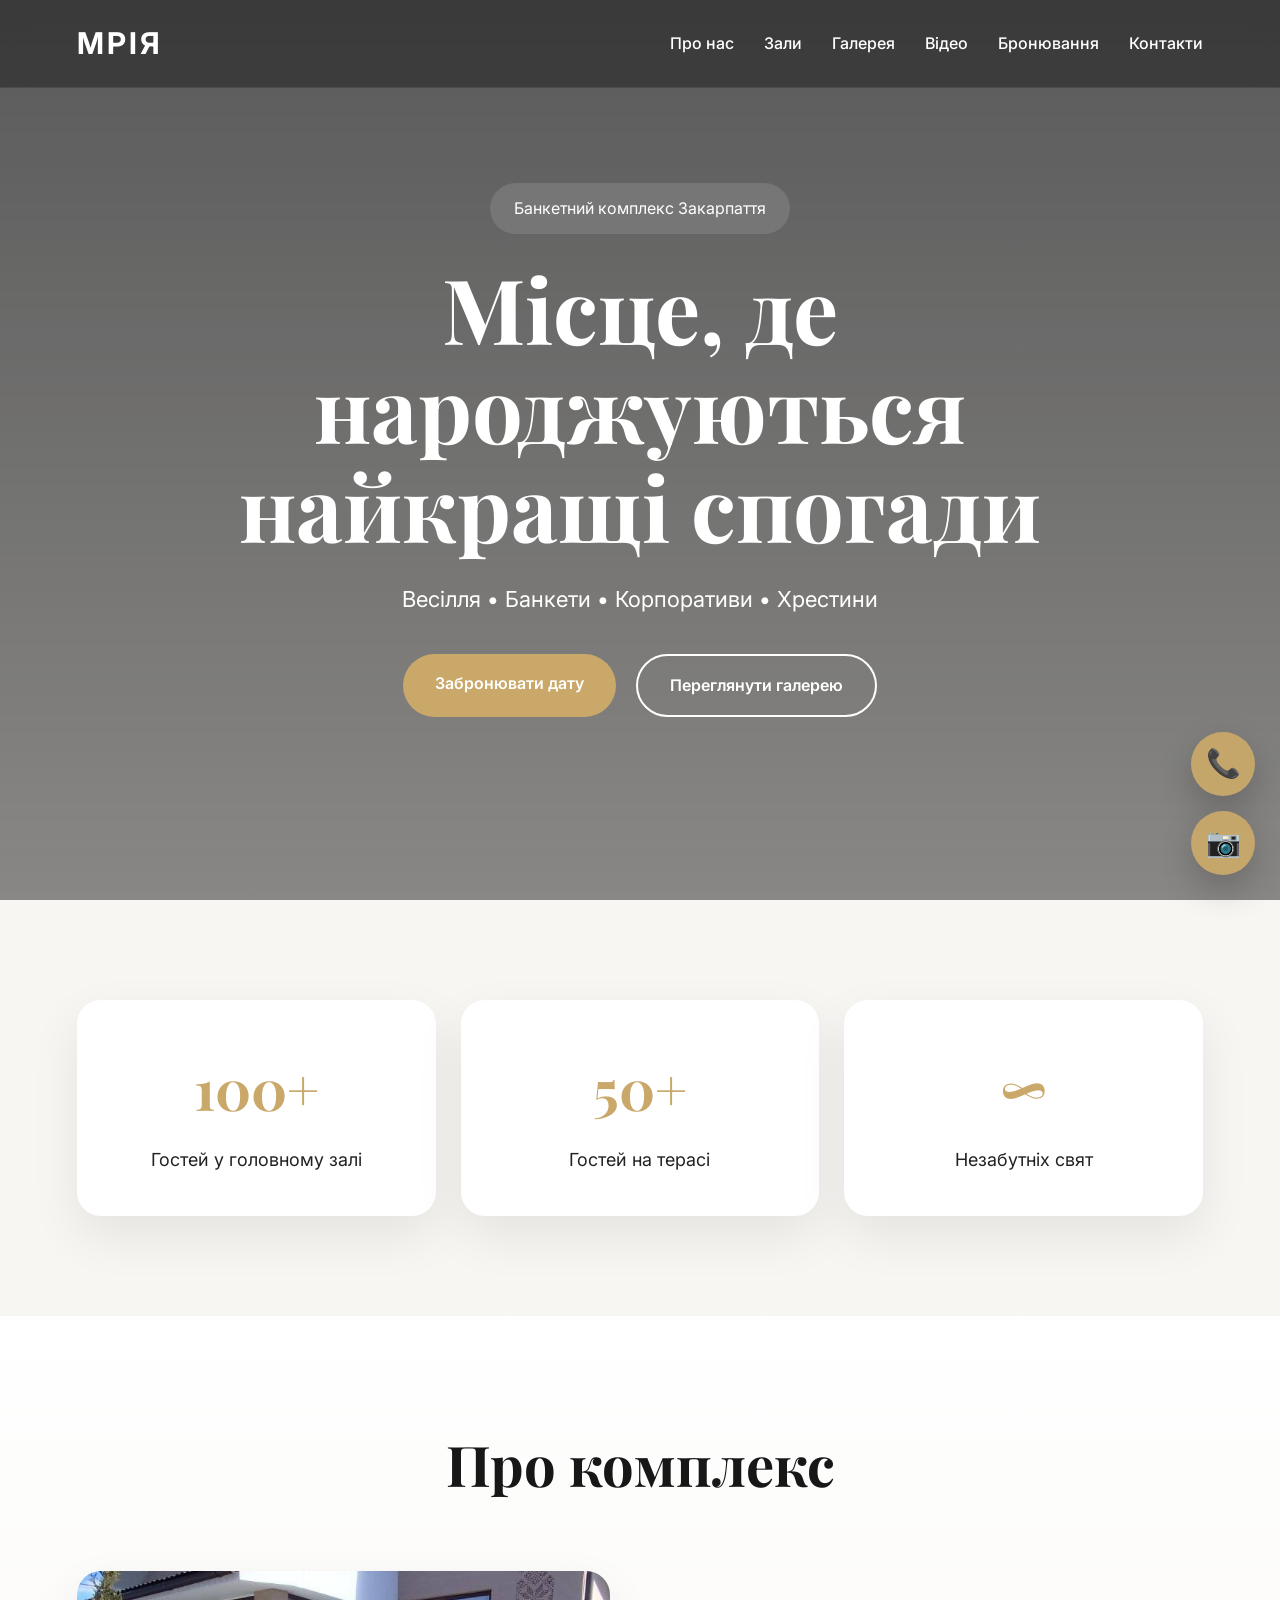
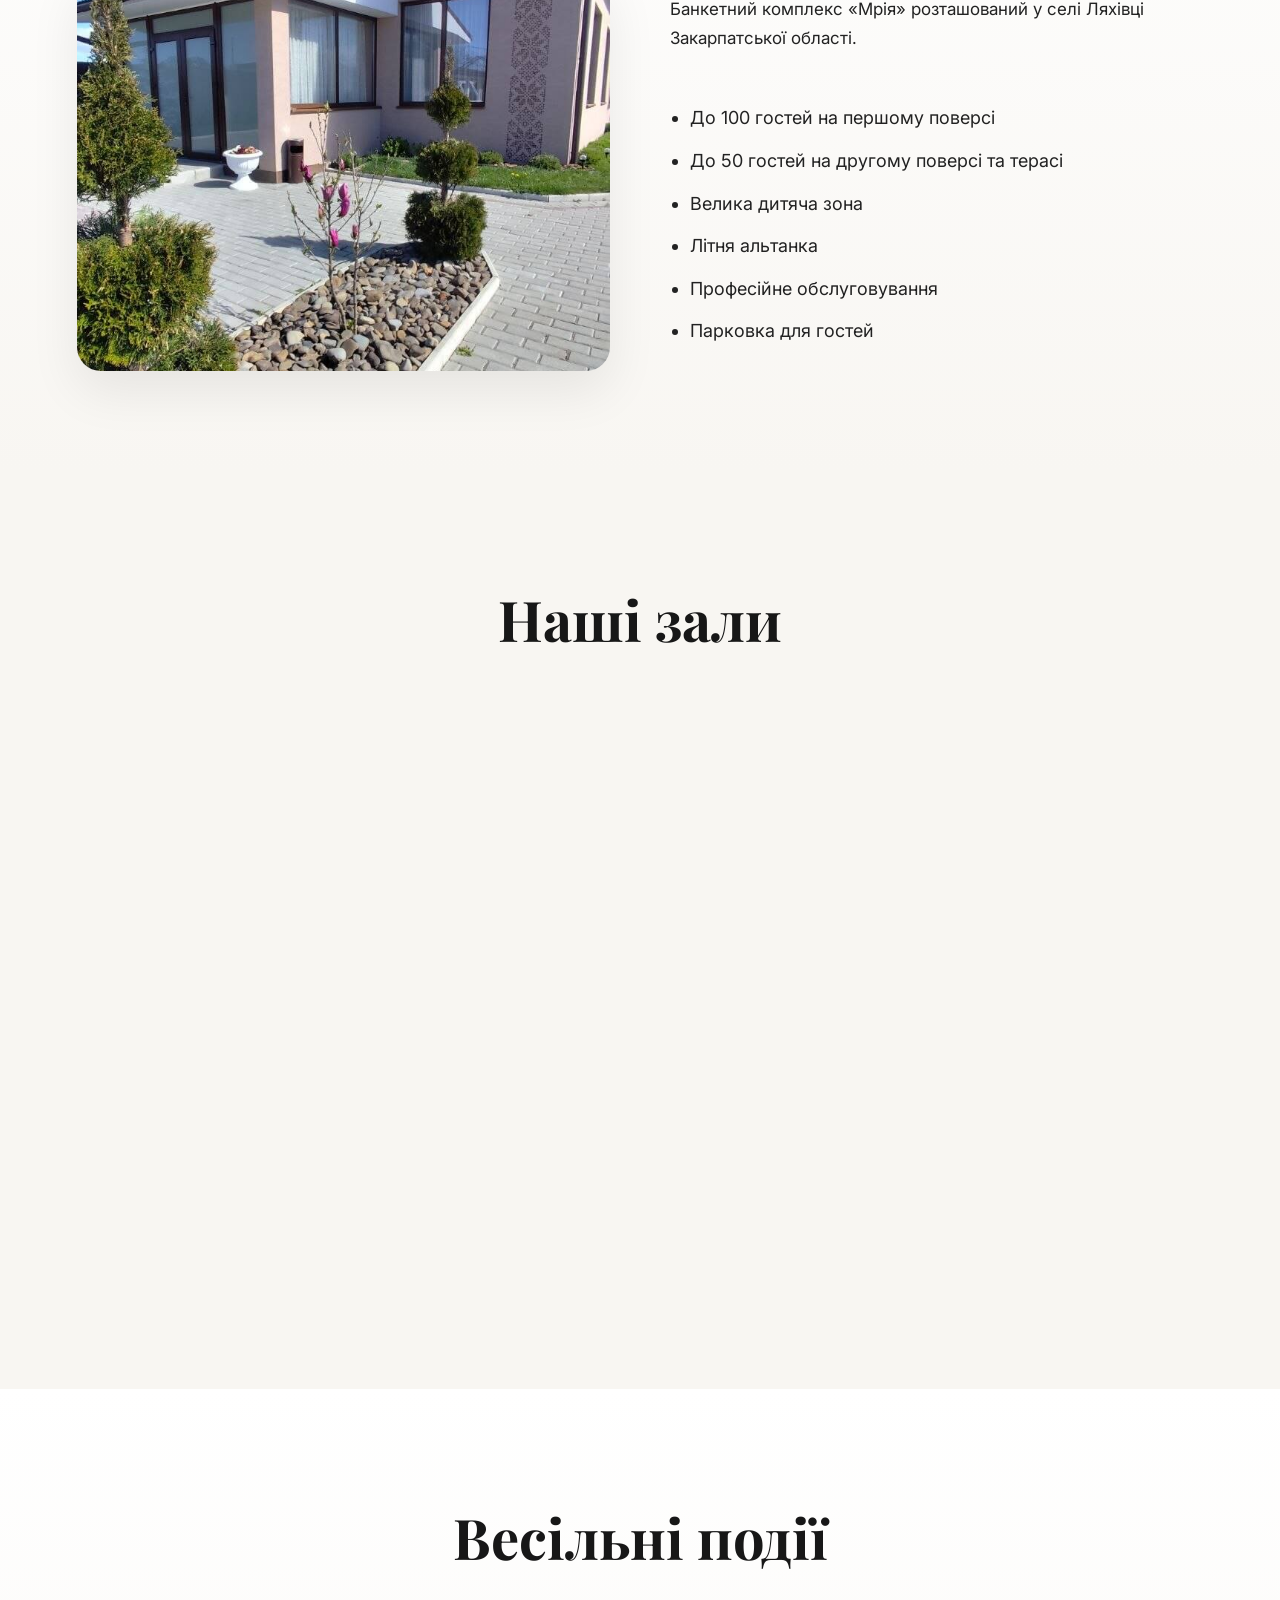
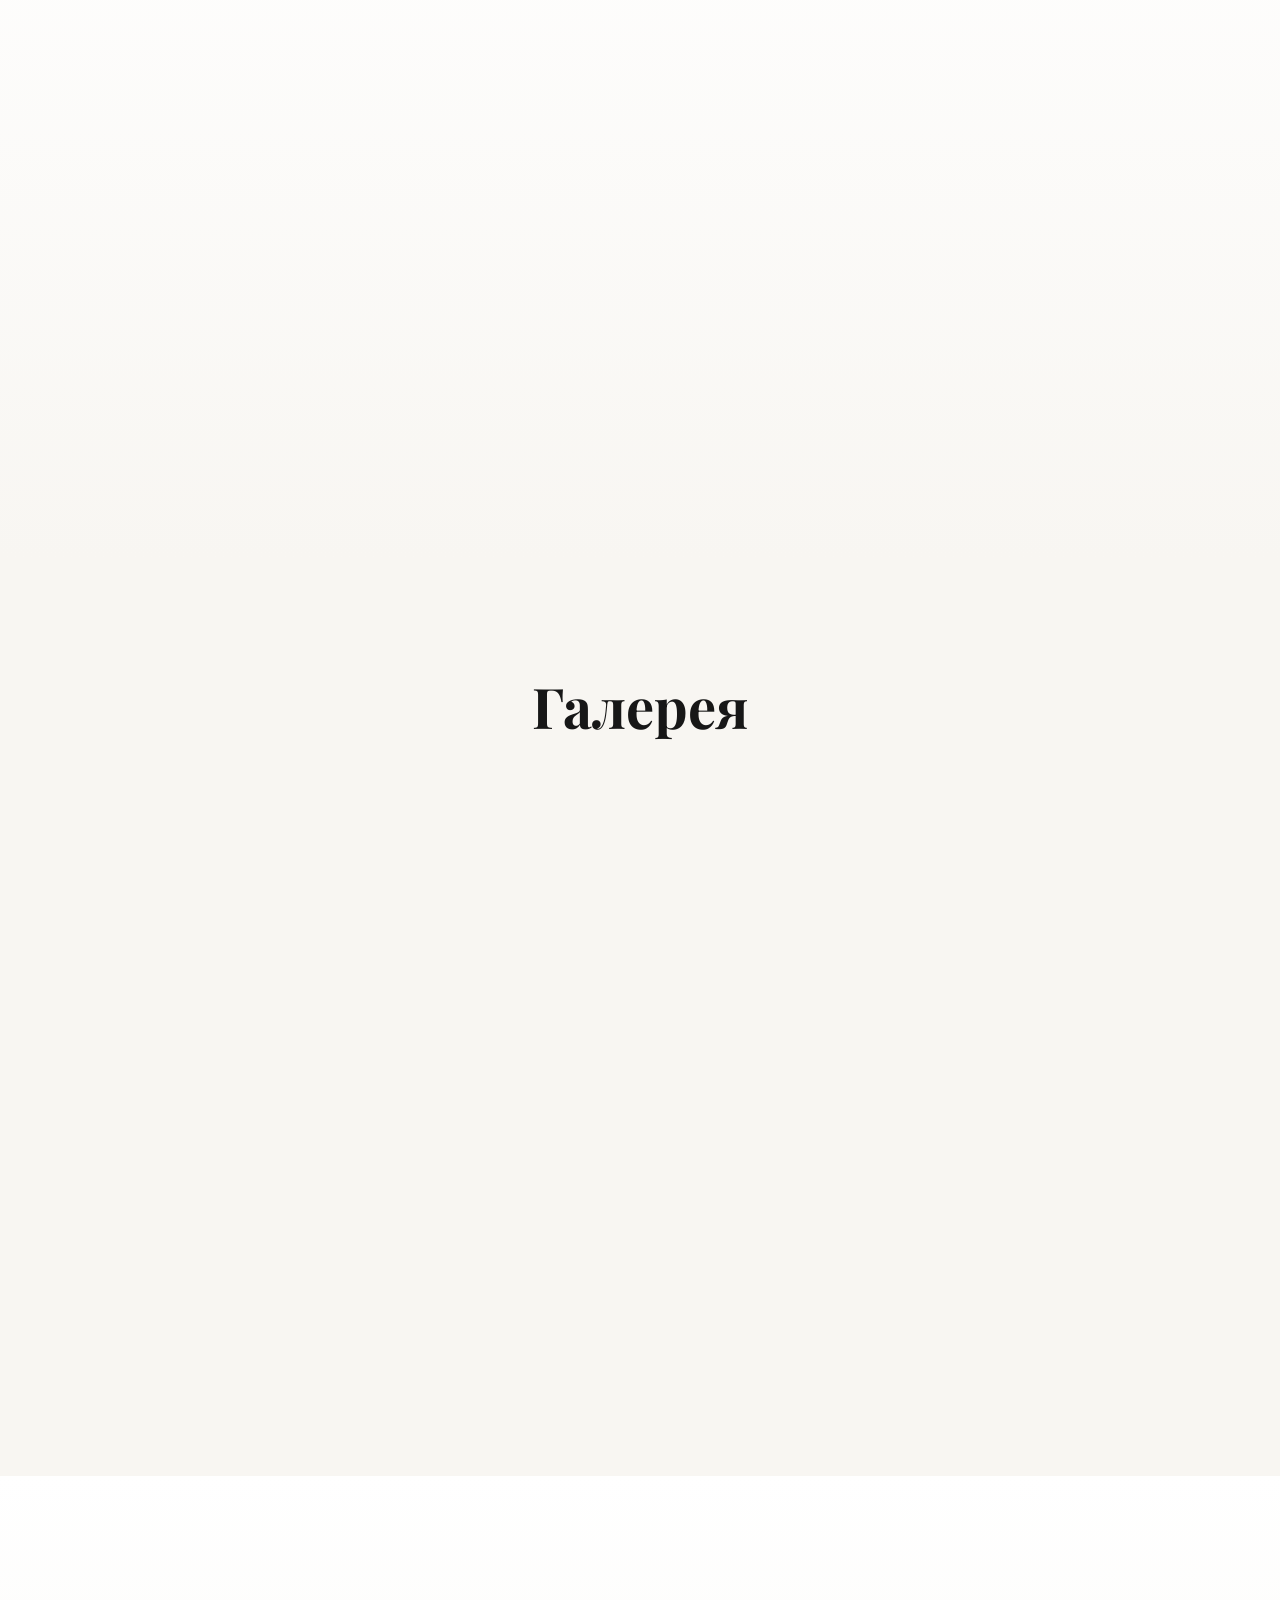
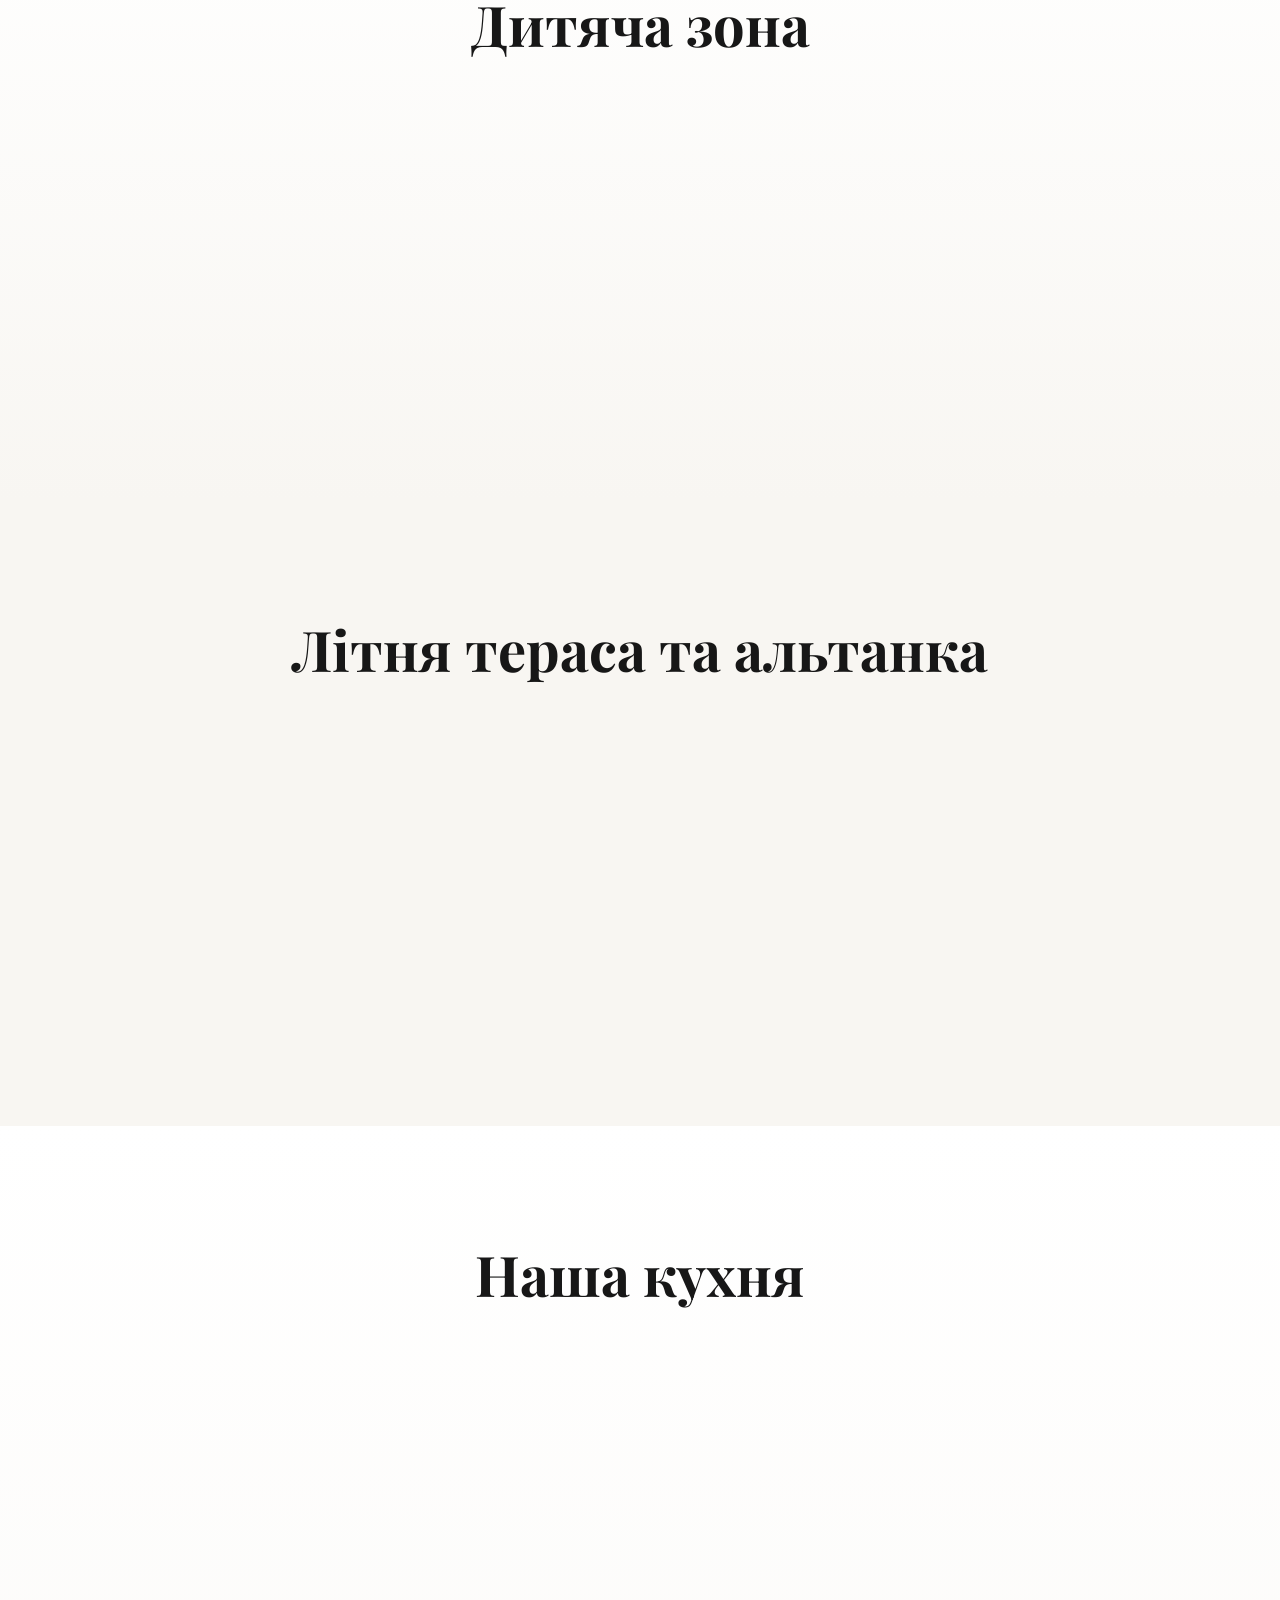
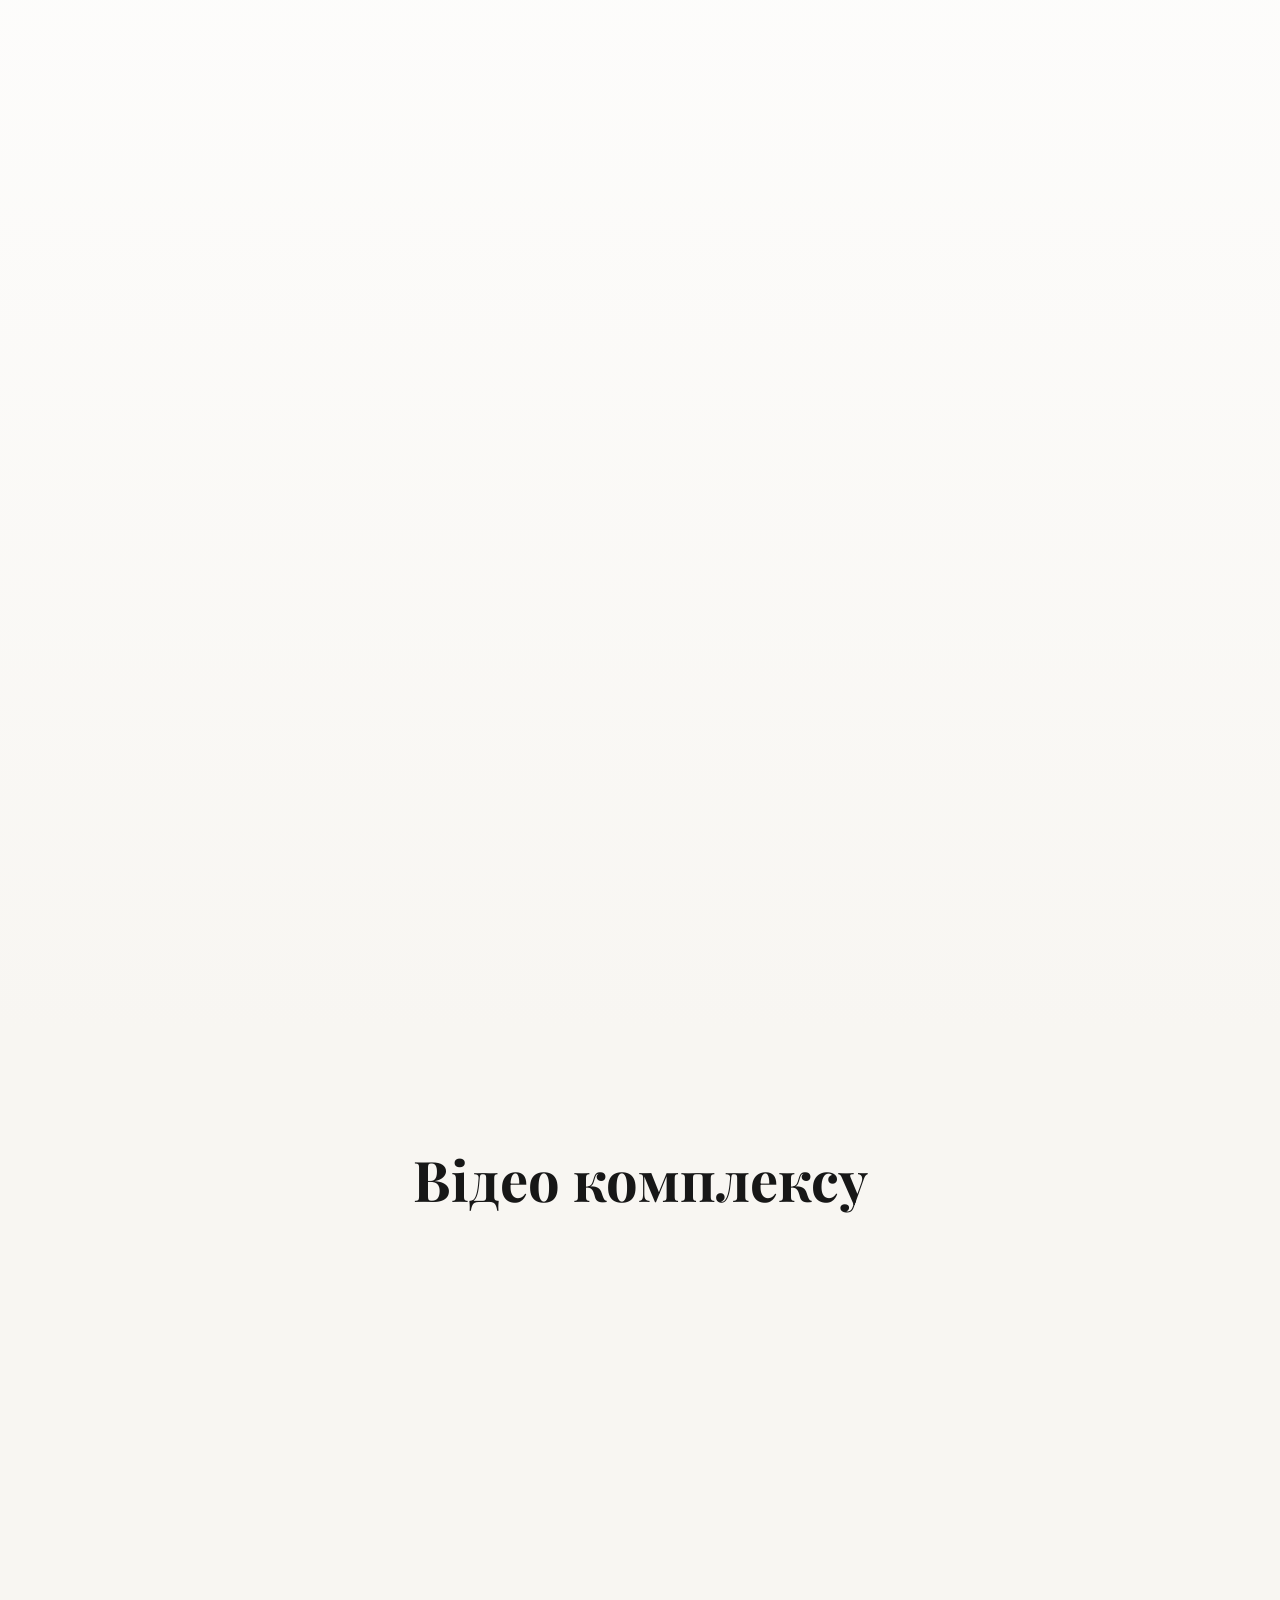
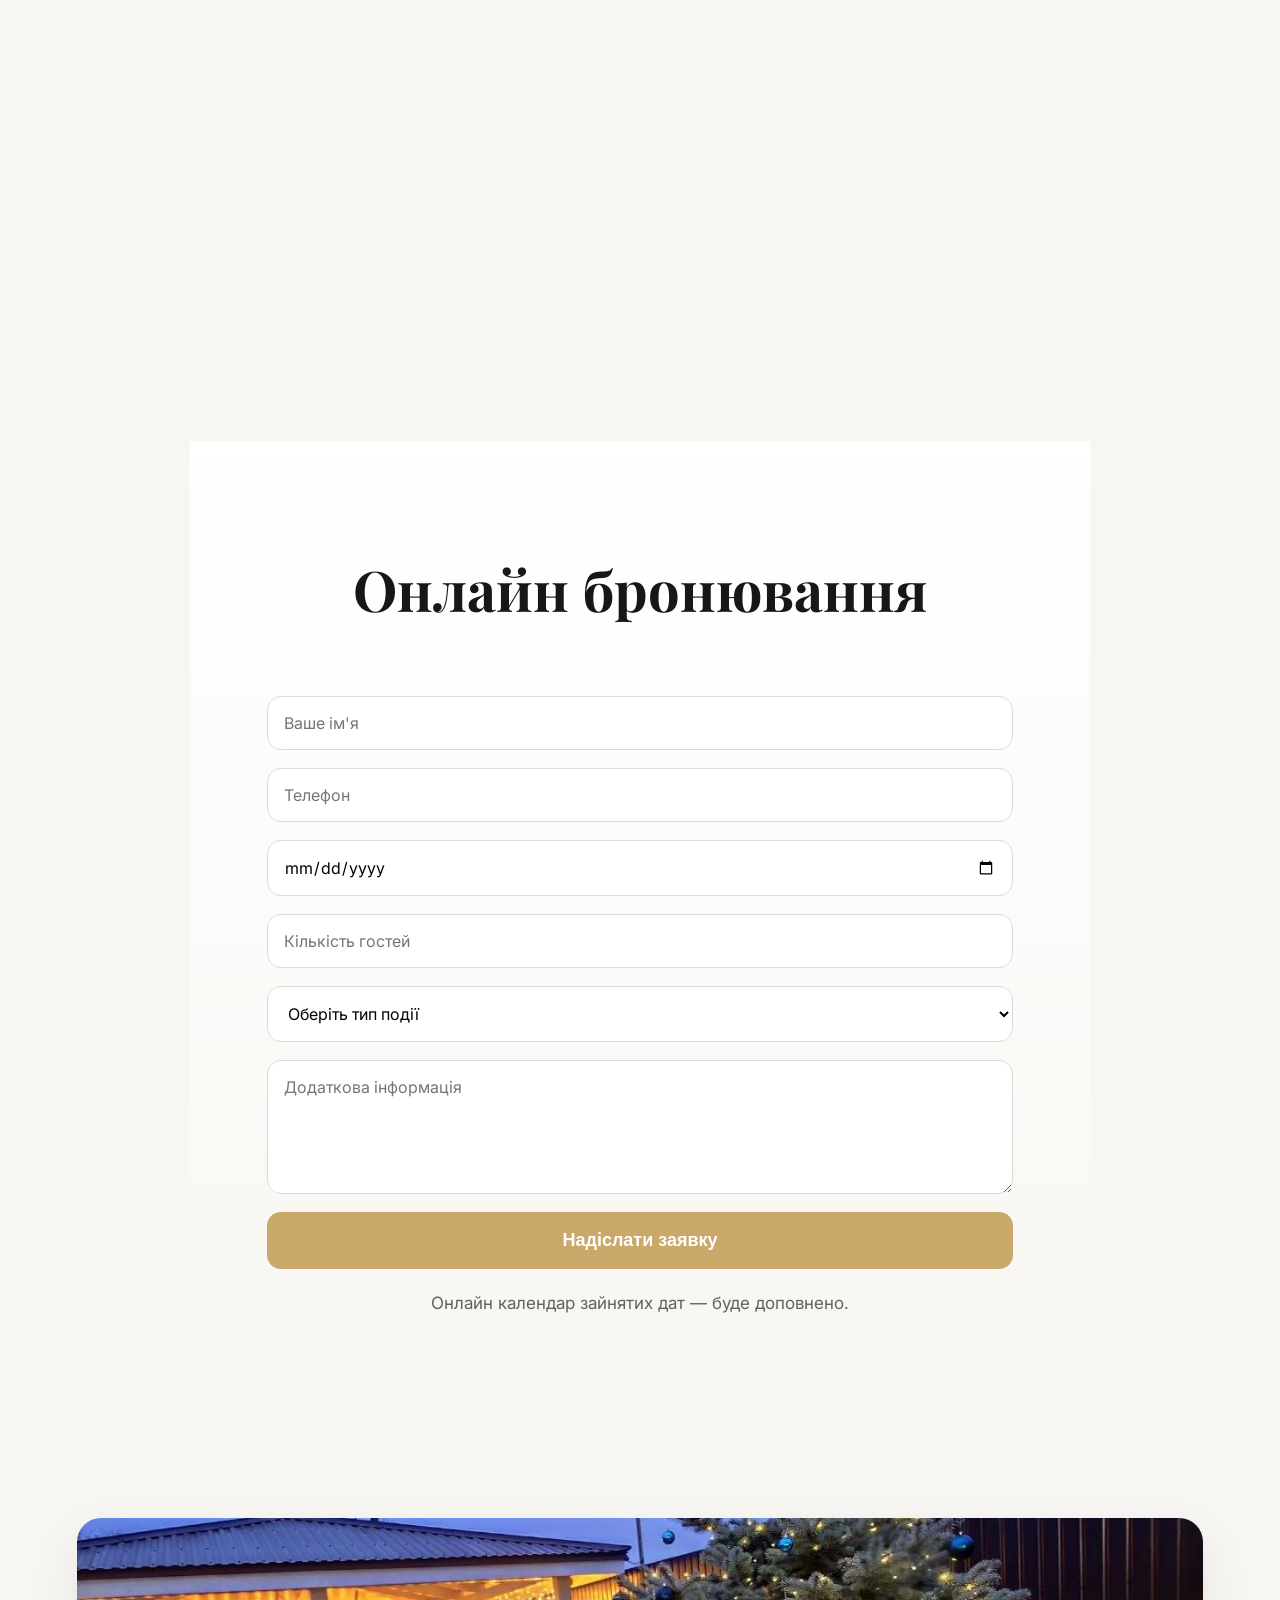
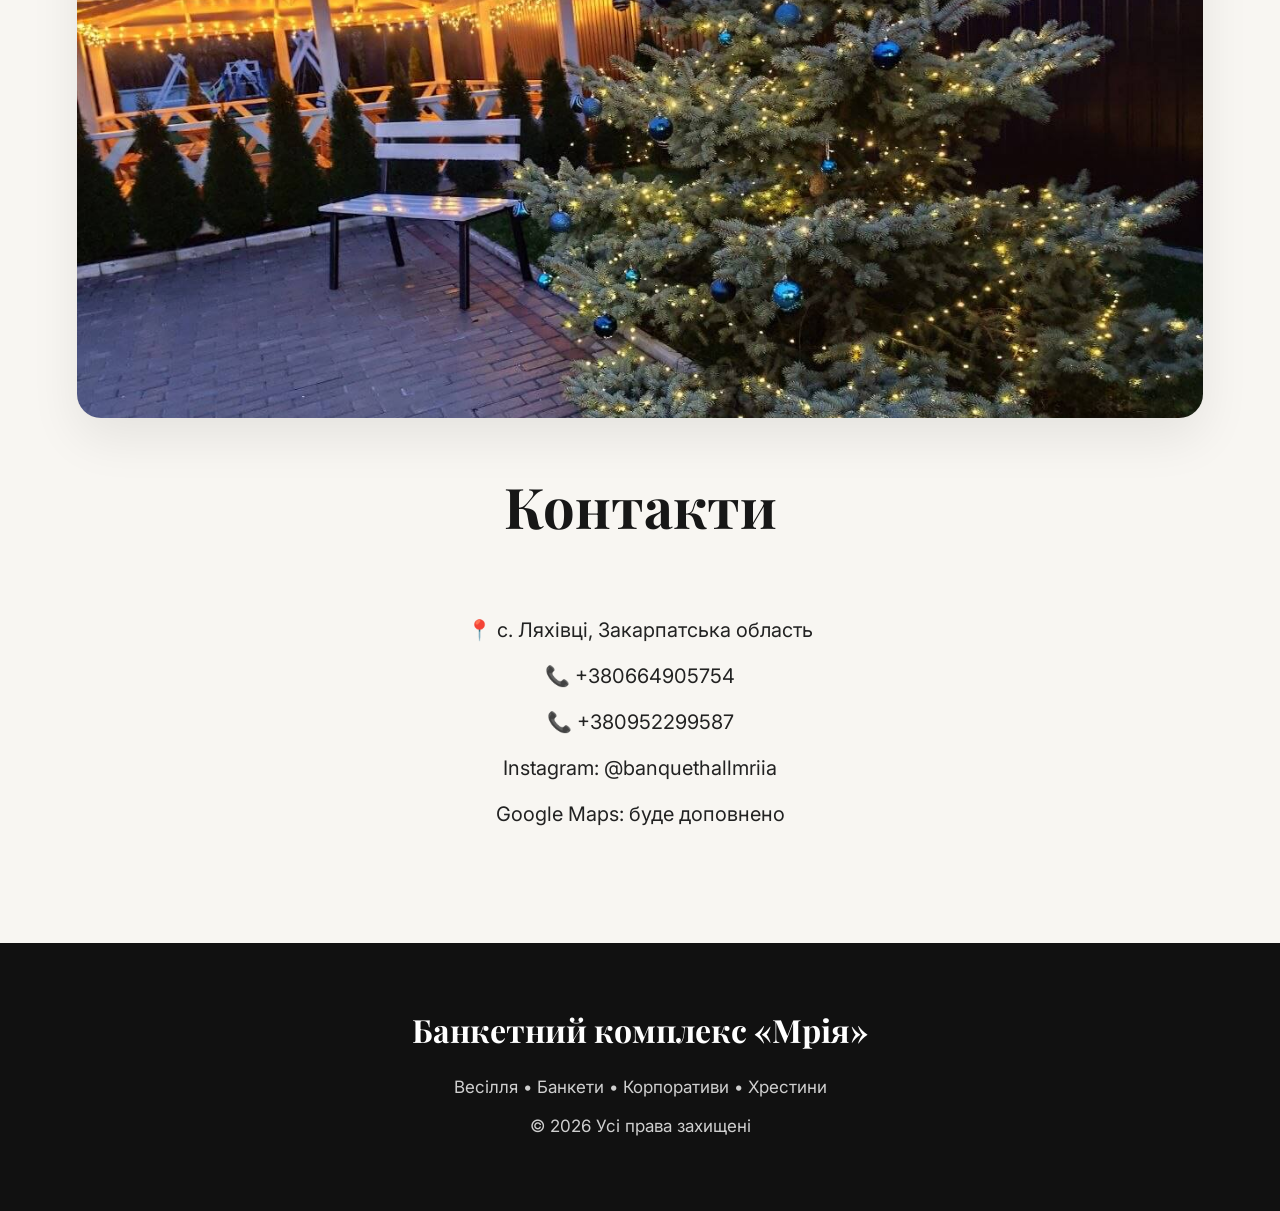
==== mriia/index.html @ 3a3c4be4 "Add files via upload" ====
<!DOCTYPE html>
<html lang="uk">

<head>

	<meta charset="UTF-8">

	<meta name="viewport" content="width=device-width, initial-scale=1.0">

	<title>
		Банкетний комплекс Мрія
	</title>

	<meta name="description"
		content="Банкетний комплекс Мрія. Весілля, банкети, корпоративи та святкові події у Закарпатті.">

	<meta name="keywords"
		content="банкетний зал Закарпаття, весілля Закарпаття, ресторан Закарпаття, банкетний комплекс Мрія">

	<meta name="theme-color" content="#c9a86a">

	<link rel="preconnect" href="https://fonts.googleapis.com">

	<link rel="preconnect" href="https://fonts.gstatic.com" crossorigin>

	<link
		href="https://fonts.googleapis.com/css2?family=Playfair+Display:wght@500;600;700&family=Inter:wght@300;400;500;600;700&display=swap"
		rel="stylesheet">

	<link rel="stylesheet" href="style.css">

</head>

<body>

	<header>

		<div class="logo">

			МРІЯ

		</div>

		<nav>

			<a href="#about">
				Про нас
			</a>

			<a href="#halls">
				Зали
			</a>

			<a href="#gallery">
				Галерея
			</a>

			<a href="#video-gallery">
				Відео
			</a>

			<a href="#booking">
				Бронювання
			</a>

			<a href="#contacts">
				Контакти
			</a>

		</nav>

	</header>


	<!-- HERO -->

	<section class="hero">

		
<div class="hero-video">
<iframe src="https://www.youtube.com/embed/kh61ndjhx_Y?autoplay=1&mute=1&loop=1&playlist=kh61ndjhx_Y"
title="Hero Video" allow="autoplay; fullscreen" allowfullscreen></iframe>
</div>


		<div class="hero-overlay"></div>

		<div class="hero-content">

			<div class="hero-badge">

				Банкетний комплекс Закарпаття

			</div>

			<h1>

				Місце, де народжуються найкращі спогади

			</h1>

			<p>

				Весілля • Банкети • Корпоративи • Хрестини

			</p>

			<div class="hero-buttons">

				<a href="#booking" class="btn btn-primary">

					Забронювати дату

				</a>

				<a href="#gallery" class="btn btn-secondary">

					Переглянути галерею

				</a>

			</div>

		</div>

	</section>


	<!-- STATISTICS -->

	<section class="fade-section">

		<div class="stats">

			<div class="stat-card">

				<h3>100+</h3>

				<p>
					Гостей у головному залі
				</p>

			</div>

			<div class="stat-card">

				<h3>50+</h3>

				<p>
					Гостей на терасі
				</p>

			</div>

			<div class="stat-card">

				<h3>∞</h3>

				<p>
					Незабутніх свят
				</p>

			</div>

		</div>

	</section>
	<!-- ABOUT -->

	<section id="about" class="fade-section">

		<h2 class="section-title">

			Про комплекс

		</h2>

		<div class="about">

			<div class="about-image">

				<img src="assets/images/9.jpg" alt="Банкетний комплекс Мрія">

			</div>

			<div class="about-content">

				<p>

					Банкетний комплекс «Мрія» розташований
					у селі Ляхівці Закарпатської області.

				</p>

				<br>

				<ul>

					<li>
						До 100 гостей на першому поверсі
					</li>

					<li>
						До 50 гостей на другому поверсі та терасі
					</li>

					<li>
						Велика дитяча зона
					</li>

					<li>
						Літня альтанка
					</li>

					<li>
						Професійне обслуговування
					</li>

					<li>
						Парковка для гостей
					</li>

				</ul>

			</div>

		</div>

	</section>


	<!-- HALLS -->

	<section id="halls" class="fade-section">

		<h2 class="section-title">

			Наші зали

		</h2>

		<div class="gallery-grid">

			<div class="media-card">

				<img src="assets/images/18.jpg" loading="lazy" alt="Основний зал">

			</div>

			<div class="media-card">

				<img src="assets/images/32.jpg" loading="lazy" alt="Святковий зал">

			</div>

			<div class="media-card">

				<img src="assets/images/50.jpg" loading="lazy" alt="Банкетний зал">

			</div>

			<div class="media-card">

				<img src="assets/images/51.jpg" loading="lazy" alt="Весільний зал">

			</div>

		</div>

	</section>


	<!-- WEDDING -->

	<section id="wedding" class="fade-section">

		<h2 class="section-title">

			Весільні події

		</h2>

		<div class="gallery-grid">

			<div class="media-card">

				<img src="assets/images/29.jpg" loading="lazy" alt="Весілля">

			</div>

			<div class="media-card">

				<img src="assets/images/40.jpg" loading="lazy" alt="Весільна церемонія">

			</div>

		</div>

	</section>


	<!-- GALLERY -->

	<section id="gallery" class="fade-section">

		<h2 class="section-title">

			Галерея

		</h2>

		<div class="gallery-grid">

			<div class="media-card">
				<img src="assets/images/21.jpg" loading="lazy">
			</div>

			<div class="media-card">
				<img src="assets/images/27.jpg" loading="lazy">
			</div>

			<div class="media-card">
				<img src="assets/images/30.jpg" loading="lazy">
			</div>

			<div class="media-card">
				<img src="assets/images/35.jpg" loading="lazy">
			</div>

			<div class="media-card">
				<img src="assets/images/41.jpg" loading="lazy">
			</div>

		</div>

	</section>


	<!-- KIDS -->

	<section id="kids" class="fade-section">

		<h2 class="section-title">

			Дитяча зона

		</h2>

		<div class="gallery-grid">

			<div class="media-card">

				<img src="assets/images/1.jpg" loading="lazy">

			</div>

			<div class="media-card">

				<img src="assets/images/7.jpg" loading="lazy">

			</div>

			<div class="media-card">

				<img src="assets/images/8.jpg" loading="lazy">

			</div>

		</div>

	</section>


	<!-- TERRACE -->

	<section id="terrace" class="fade-section">

		<h2 class="section-title">

			Літня тераса та альтанка

		</h2>

		<div class="gallery-grid">

			<div class="media-card">

				<img src="assets/images/3.jpg" loading="lazy">

			</div>

			<div class="media-card">

				<img src="assets/images/44.jpg" loading="lazy">

			</div>

			<div class="media-card">

				<img src="assets/images/45.jpg" loading="lazy">

			</div>

		</div>

	</section>

	<!-- KITCHEN -->

	<section id="kitchen" class="fade-section">

		<h2 class="section-title">

			Наша кухня

		</h2>

		<div class="gallery-grid">

			<div class="media-card">
				<img src="assets/images/14.jpg" loading="lazy">
			</div>

			<div class="media-card">
				<img src="assets/images/15.jpg" loading="lazy">
			</div>

			<div class="media-card">
				<img src="assets/images/17.jpg" loading="lazy">
			</div>

			<div class="media-card">
				<img src="assets/images/22.jpg" loading="lazy">
			</div>

			<div class="media-card">
				<img src="assets/images/23.jpg" loading="lazy">
			</div>

			<div class="media-card">
				<img src="assets/images/24.jpg" loading="lazy">
			</div>

			<div class="media-card">
				<img src="assets/images/26.jpg" loading="lazy">
			</div>

			<div class="media-card">
				<img src="assets/images/31.jpg" loading="lazy">
			</div>

			<div class="media-card">
				<img src="assets/images/33.jpg" loading="lazy">
			</div>

			<div class="media-card">
				<img src="assets/images/34.jpg" loading="lazy">
			</div>

		</div>

	</section>


	<!-- VIDEO GALLERY -->

	<section id="video-gallery" class="fade-section">
<h2 class="section-title">Відео комплексу</h2>
<div class="video-grid">
    <div class="video-card">
        <div class="video-overlay">
            <div class="play-button"></div>
        </div>
        <iframe src="https://www.youtube.com/embed/kh61ndjhx_Y" title="Відео 1" width="100%" height="100%" allowfullscreen allow="accelerometer; autoplay; clipboard-write; encrypted-media; gyroscope; picture-in-picture"></iframe>
    </div>
    <div class="video-card">
        <div class="video-overlay">
            <div class="play-button"></div>
        </div>
        <iframe src="https://www.youtube.com/embed/8Uqod3XVL8Q" title="Відео 2" width="100%" height="100%" allowfullscreen allow="accelerometer; autoplay; clipboard-write; encrypted-media; gyroscope; picture-in-picture"></iframe>
    </div>
    <div class="video-card">
        <div class="video-overlay">
            <div class="play-button"></div>
        </div>
        <iframe src="https://www.youtube.com/embed/DqHaoTaqNmY" title="Відео 3" width="100%" height="100%" allowfullscreen allow="accelerometer; autoplay; clipboard-write; encrypted-media; gyroscope; picture-in-picture"></iframe>
    </div>
    <div class="video-card">
        <div class="video-overlay">
            <div class="play-button"></div>
        </div>
        <iframe src="https://www.youtube.com/embed/LU29MZ9Jsm4" title="Відео 4" width="100%" height="100%" allowfullscreen allow="accelerometer; autoplay; clipboard-write; encrypted-media; gyroscope; picture-in-picture"></iframe>
    </div>
    <div class="video-card">
        <div class="video-overlay">
            <div class="play-button"></div>
        </div>
        <iframe src="https://www.youtube.com/embed/G7YziW3inmI" title="Відео 5" width="100%" height="100%" allowfullscreen allow="accelerometer; autoplay; clipboard-write; encrypted-media; gyroscope; picture-in-picture"></iframe>
    </div>
    <div class="video-card">
        <div class="video-overlay">
            <div class="play-button"></div>
        </div>
        <iframe src="https://www.youtube.com/embed/okYxRBnVxqY" title="Відео 6" width="100%" height="100%" allowfullscreen allow="accelerometer; autoplay; clipboard-write; encrypted-media; gyroscope; picture-in-picture"></iframe>
    </div>
    <div class="video-card">
        <div class="video-overlay">
            <div class="play-button"></div>
        </div>
        <iframe src="https://www.youtube.com/embed/LFPaJvNmOJ4" title="Відео 7" width="100%" height="100%" allowfullscreen allow="accelerometer; autoplay; clipboard-write; encrypted-media; gyroscope; picture-in-picture"></iframe>
    </div>
</div>
</section>


	<!-- BOOKING -->

	<section id="booking" class="fade-section booking">

		<h2 class="section-title">

			Онлайн бронювання

		</h2>

		<form>

			<input type="text" placeholder="Ваше ім'я" required>

			<input type="tel" placeholder="Телефон" required>

			<input type="date" required>

			<input type="number" placeholder="Кількість гостей">

			<select>

				<option>
					Оберіть тип події
				</option>

				<option>
					Весілля
				</option>

				<option>
					Банкет
				</option>

				<option>
					Корпоратив
				</option>

				<option>
					Хрестини
				</option>

				<option>
					Інше
				</option>

			</select>

			<textarea rows="5" placeholder="Додаткова інформація"></textarea>

			<button type="submit">

				Надіслати заявку

			</button>

		</form>

		<p class="booking-note">

			Онлайн календар зайнятих дат —
			буде доповнено.

		</p>

	</section>


	<!-- CONTACTS -->

	<section id="contacts" class="fade-section">

		<div class="contact-cover">

			<img src="assets/images/20.jpg" alt="Банкетний комплекс Мрія">

		</div>

		<div class="contacts">

			<h2 class="section-title">

				Контакти

			</h2>

			<p>

				📍 с. Ляхівці,
				Закарпатська область

			</p>

			<p>

				📞 +380664905754

			</p>

			<p>

				📞 +380952299587

			</p>

			<p>

				Instagram:
				@banquethallmriia

			</p>

			<p>

				Google Maps:
				буде доповнено

			</p>

		</div>

	</section>


	<!-- FLOATING BUTTONS -->

	<div class="floating-buttons">

		<a href="tel:+380664905754" class="float-btn">

			📞

		</a>

		<a href="https://www.instagram.com/banquethallmriia/" target="_blank" class="float-btn">

			📷

		</a>

	</div>


	<footer>

		<div class="footer-content">

			<h3>

				Банкетний комплекс «Мрія»

			</h3>

			<p>

				Весілля • Банкети • Корпоративи • Хрестини

			</p>

			<p>

				© 2026 Усі права захищені

			</p>

		</div>

	</footer>


	<script>

		const observer =
			new IntersectionObserver((entries) => {

				entries.forEach(entry => {

					if (entry.isIntersecting) {

						entry.target.classList.add("show");

					}

				});

			}, {
				threshold: 0.15
			});

		document
			.querySelectorAll(".fade-section")
			.forEach(el => observer.observe(el));

	</script>


</body>

</html>
---- mriia/style.css ----
/* ===================================
   RESET
=================================== */

*{
margin:0;
padding:0;
box-sizing:border-box;
}

html{
scroll-behavior:smooth;
}

body{
font-family:'Inter',sans-serif;
background:#f8f6f2;
color:#222;
overflow-x:hidden;
line-height:1.7;
}

img{
max-width:100%;
display:block;
}

video{
display:block;
}

a{
text-decoration:none;
}

ul{
padding-left:20px;
}

/* ===================================
   VARIABLES
=================================== */

:root{

--gold:#c9a86a;
--gold-dark:#b18d4d;

--dark:#171717;

--light:#f8f6f2;

--white:#ffffff;

--shadow:
0 20px 50px rgba(0,0,0,.08);

--shadow-hover:
0 30px 60px rgba(0,0,0,.15);

}

/* ===================================
   TYPOGRAPHY
=================================== */

h1,h2,h3{

font-family:
'Playfair Display',
serif;

font-weight:700;

}

.section-title{

font-size:
clamp(34px,5vw,56px);

text-align:center;

margin-bottom:60px;

color:var(--dark);

}

p{

font-size:17px;

}

/* ===================================
   HEADER
=================================== */

header{

position:fixed;

top:0;
left:0;

width:100%;

padding:18px 6%;

display:flex;

justify-content:space-between;

align-items:center;

z-index:1000;

background:
rgba(15,15,15,.55);

backdrop-filter:
blur(20px);

border-bottom:
1px solid rgba(255,255,255,.08);

}

.logo{

font-size:30px;

font-weight:700;

letter-spacing:3px;

color:white;

}

nav{

display:flex;

gap:30px;

}

nav a{

color:white;

font-weight:500;

transition:.3s;

}

nav a:hover{

color:var(--gold);

}

/* ===================================
   HERO
=================================== */

.hero{

position:relative;

height:100vh;

overflow:hidden;

display:flex;

align-items:center;

justify-content:center;

}

.hero-video{

position:absolute;

inset:0;

width:100%;

height:100%;

object-fit:cover;

animation:
heroZoom 20s linear infinite alternate;

}

.hero-overlay{

position:absolute;

inset:0;

background:
linear-gradient(
180deg,
rgba(0,0,0,.35),
rgba(0,0,0,.65)
);

}

.hero-content{

position:relative;

z-index:10;

text-align:center;

color:white;

max-width:1000px;

padding:20px;

animation:
heroFade 1.5s ease;

}

.hero-badge{

display:inline-block;

padding:12px 24px;

border-radius:50px;

background:
rgba(255,255,255,.12);

backdrop-filter:
blur(15px);

margin-bottom:25px;

}

.hero h1{

font-size:
clamp(48px,8vw,90px);

line-height:1.1;

margin-bottom:25px;

}

.hero p{

font-size:22px;

margin-bottom:35px;

}

.hero-buttons{

display:flex;

justify-content:center;

gap:20px;

flex-wrap:wrap;

}

/* ===================================
   BUTTONS
=================================== */

.btn{

padding:
16px 34px;

border-radius:40px;

font-weight:600;

transition:.35s;

}

.btn-primary{

background:
var(--gold);

color:white;

}

.btn-primary:hover{

transform:
translateY(-4px);

box-shadow:
0 15px 35px rgba(201,168,106,.45);

}

.btn-secondary{

border:
2px solid white;

color:white;

}

.btn-secondary:hover{

background:white;

color:black;

}

/* ===================================
   SECTIONS
=================================== */

section{

padding:
100px 6%;

}

section:nth-child(even){

background:
linear-gradient(
180deg,
#ffffff,
#f8f6f2
);

}

/* ===================================
   STATISTICS
=================================== */

.stats{

display:grid;

grid-template-columns:
repeat(auto-fit,minmax(250px,1fr));

gap:25px;

}

.stat-card{

background:white;

padding:40px;

border-radius:24px;

text-align:center;

box-shadow:
var(--shadow);

transition:.45s;

}

.stat-card:hover{

transform:
translateY(-8px);

box-shadow:
var(--shadow-hover);

}

.stat-card h3{

font-size:56px;

color:var(--gold);

margin-bottom:10px;

}

.stat-card p{

font-size:18px;

}

/* ===================================
   ABOUT
=================================== */

.about{

display:grid;

grid-template-columns:
1fr 1fr;

gap:60px;

align-items:center;

}

.about-image img{

width:100%;

aspect-ratio:4/3;

object-fit:cover;

border-radius:24px;

box-shadow:
var(--shadow);

}

.about-content{

font-size:18px;

}

.about-content ul{

margin-top:20px;

display:grid;

gap:12px;

}

.about-content li{

font-size:18px;

}

/* ===================================
   GALLERY
=================================== */

.gallery-grid{

display:grid;

grid-template-columns:
repeat(auto-fit,minmax(320px,1fr));

gap:24px;

}

.media-card{

overflow:hidden;

border-radius:24px;

background:white;

aspect-ratio:4/3;

box-shadow:
var(--shadow);

transition:.45s ease;

}

.media-card:hover{

transform:
translateY(-8px);

box-shadow:
var(--shadow-hover);

}

.media-card img{

width:100%;

height:100%;

object-fit:cover;

transition:.6s;

}

.media-card:hover img{

transform:scale(1.06);

}

/* ===================================
   VIDEO GALLERY
=================================== */

.video-grid{

display:grid;

grid-template-columns:
repeat(auto-fit,minmax(350px,1fr));

gap:24px;

}

.video-card{

overflow:hidden;

border-radius:24px;

aspect-ratio:16/9;

background:black;

box-shadow:
var(--shadow);

transition:.45s;

}

.video-card:hover{

transform:
translateY(-8px);

box-shadow:
var(--shadow-hover);

}

/* Bigger centered play button */
.video-overlay {
    position: absolute;
    inset: 0;
    background: rgba(0,0,0,0.35);
    display: flex;
    align-items: center;
    justify-content: center;
    z-index: 2;
    transition: .4s ease;
}

.video-card:hover .video-overlay {
    background: rgba(0,0,0,0.2);
}

.play-button {
    width: 110px;
    height: 110px;
    background: #ff0000;
    border-radius: 50%;
    display: flex;
    align-items: center;
    justify-content: center;
    box-shadow: 0 15px 40px rgba(255, 0, 0, 0.5);
    transition: all .3s ease;
    z-index: 3;
}

.play-button:hover {
    transform: scale(1.15);
    box-shadow: 0 20px 50px rgba(255, 0, 0, 0.6);
}

.play-button::after {
    content: '';
    display: block;
    width: 0; 
    height: 0; 
    border-top: 30px solid transparent;
    border-bottom: 30px solid transparent;
    border-left: 42px solid white;
    margin-left: 8px;
}

.video-card video{

width:100%;

height:100%;

object-fit:cover;

}

/* ===================================
   BOOKING
=================================== */

.booking{

max-width:900px;

margin:auto;

}

.booking form{

display:grid;

gap:18px;

}

.booking input,
.booking textarea,
.booking select{

width:100%;

padding:16px;

border-radius:14px;

border:
1px solid #dcdcdc;

font-size:16px;

font-family:inherit;

background:white;

transition:.3s;

}

.booking input:focus,
.booking textarea:focus,
.booking select:focus{

outline:none;

border-color:
var(--gold);

box-shadow:
0 0 0 4px rgba(201,168,106,.15);

}

.booking button{

padding:18px;

border:none;

border-radius:14px;

background:
var(--gold);

color:white;

font-size:18px;

font-weight:600;

cursor:pointer;

transition:.35s;

}

.booking button:hover{

background:
var(--gold-dark);

transform:
translateY(-3px);

}

.booking-note{

margin-top:20px;

text-align:center;

opacity:.7;

}

/* ===================================
   CONTACTS
=================================== */

.contact-cover img{

width:100%;

height:500px;

object-fit:cover;

border-radius:24px;

box-shadow:
var(--shadow);

margin-bottom:40px;

}

.contacts{

text-align:center;

}

.contacts p{

font-size:20px;

margin-bottom:12px;

}

/* ===================================
   FOOTER
=================================== */

footer{

background:#111;

color:white;

padding:60px 20px;

text-align:center;

}

.footer-content h3{

font-size:32px;

margin-bottom:15px;

}

.footer-content p{

opacity:.8;

margin-bottom:10px;

}

/* ===================================
   FLOATING BUTTONS
=================================== */

.floating-buttons{

position:fixed;

right:25px;

bottom:25px;

display:flex;

flex-direction:column;

gap:15px;

z-index:999;

}

.float-btn{

width:64px;

height:64px;

border-radius:50%;

display:flex;

align-items:center;

justify-content:center;

font-size:28px;

color:white;

background:
rgba(201,168,106,.95);

backdrop-filter:
blur(20px);

box-shadow:
0 15px 35px rgba(0,0,0,.2);

transition:.35s;

}

.float-btn:hover{

transform:
scale(1.12);

}

/* ===================================
   SCROLL ANIMATION
=================================== */

.fade-section{

opacity:0;
transform: translateY(60px);
transition: all 0.9s cubic-bezier(0.25, 0.46, 0.45, 0.94);

}

.fade-section.show{

opacity:1;
transform: translateY(0);

}

/* Staggered animation for cards */
.video-grid .video-card,
.gallery-grid .media-card {
    opacity: 0;
    transform: translateY(40px);
    transition: all 0.7s cubic-bezier(0.25, 0.46, 0.45, 0.94);
}

.video-grid .video-card.show,
.gallery-grid .media-card.show {
    opacity: 1;
    transform: translateY(0);
}

/* ===================================
   HERO ANIMATIONS
=================================== */

@keyframes heroFade{

from{

opacity:0;

transform:
translateY(40px);

}

to{

opacity:1;

transform:none;

}

}

@keyframes heroZoom{

from{

transform:
scale(1);

}

to{

transform:
scale(1.12);

}

}

/* ===================================
   SCROLLBAR
=================================== */

::-webkit-scrollbar{

width:10px;

}

::-webkit-scrollbar-track{

background:#f2f2f2;

}

::-webkit-scrollbar-thumb{

background:var(--gold);

border-radius:20px;

}

/* ===================================
   MOBILE
=================================== */

@media(max-width:992px){

.about{

grid-template-columns:1fr;

}

.hero h1{

font-size:56px;

}

.section-title{

font-size:40px;

}

}

@media(max-width:768px){

header{

padding:16px 5%;

}

nav{

display:none;

}

.hero{

height:90vh;

}

.hero h1{

font-size:42px;

}

.hero p{

font-size:18px;

}

.gallery-grid{

grid-template-columns:1fr;

}

.video-grid{

grid-template-columns:1fr;

}

.contact-cover img{

height:300px;

}

.float-btn{

width:58px;

height:58px;

font-size:24px;

}

}

@media(max-width:480px){

.hero h1{

font-size:34px;

}

.section-title{

font-size:32px;

}

.btn{

width:100%;

text-align:center;

}

.hero-buttons{

flex-direction:column;

}

}

.hero{min-height:100vh;position:relative;display:flex;align-items:center;justify-content:center;overflow:hidden}
.hero-video{position:absolute;inset:0;z-index:0}
.hero-video iframe{width:100%;height:100%;border:0;transform:scale(1.2)}
.hero-overlay{position:absolute;inset:0;background:linear-gradient(rgba(0,0,0,.65),rgba(0,0,0,.45));z-index:1}
.hero-content{position:relative;z-index:2;text-align:center;max-width:900px}
header{backdrop-filter:blur(14px);background:rgba(0,0,0,.35)!important}
.hero-buttons .btn{padding:16px 32px;border-radius:50px}
.video-card iframe{width:100%;height:320px;border:0;border-radius:18px}
.media-card,img{border-radius:18px}
.section-title{text-align:center}
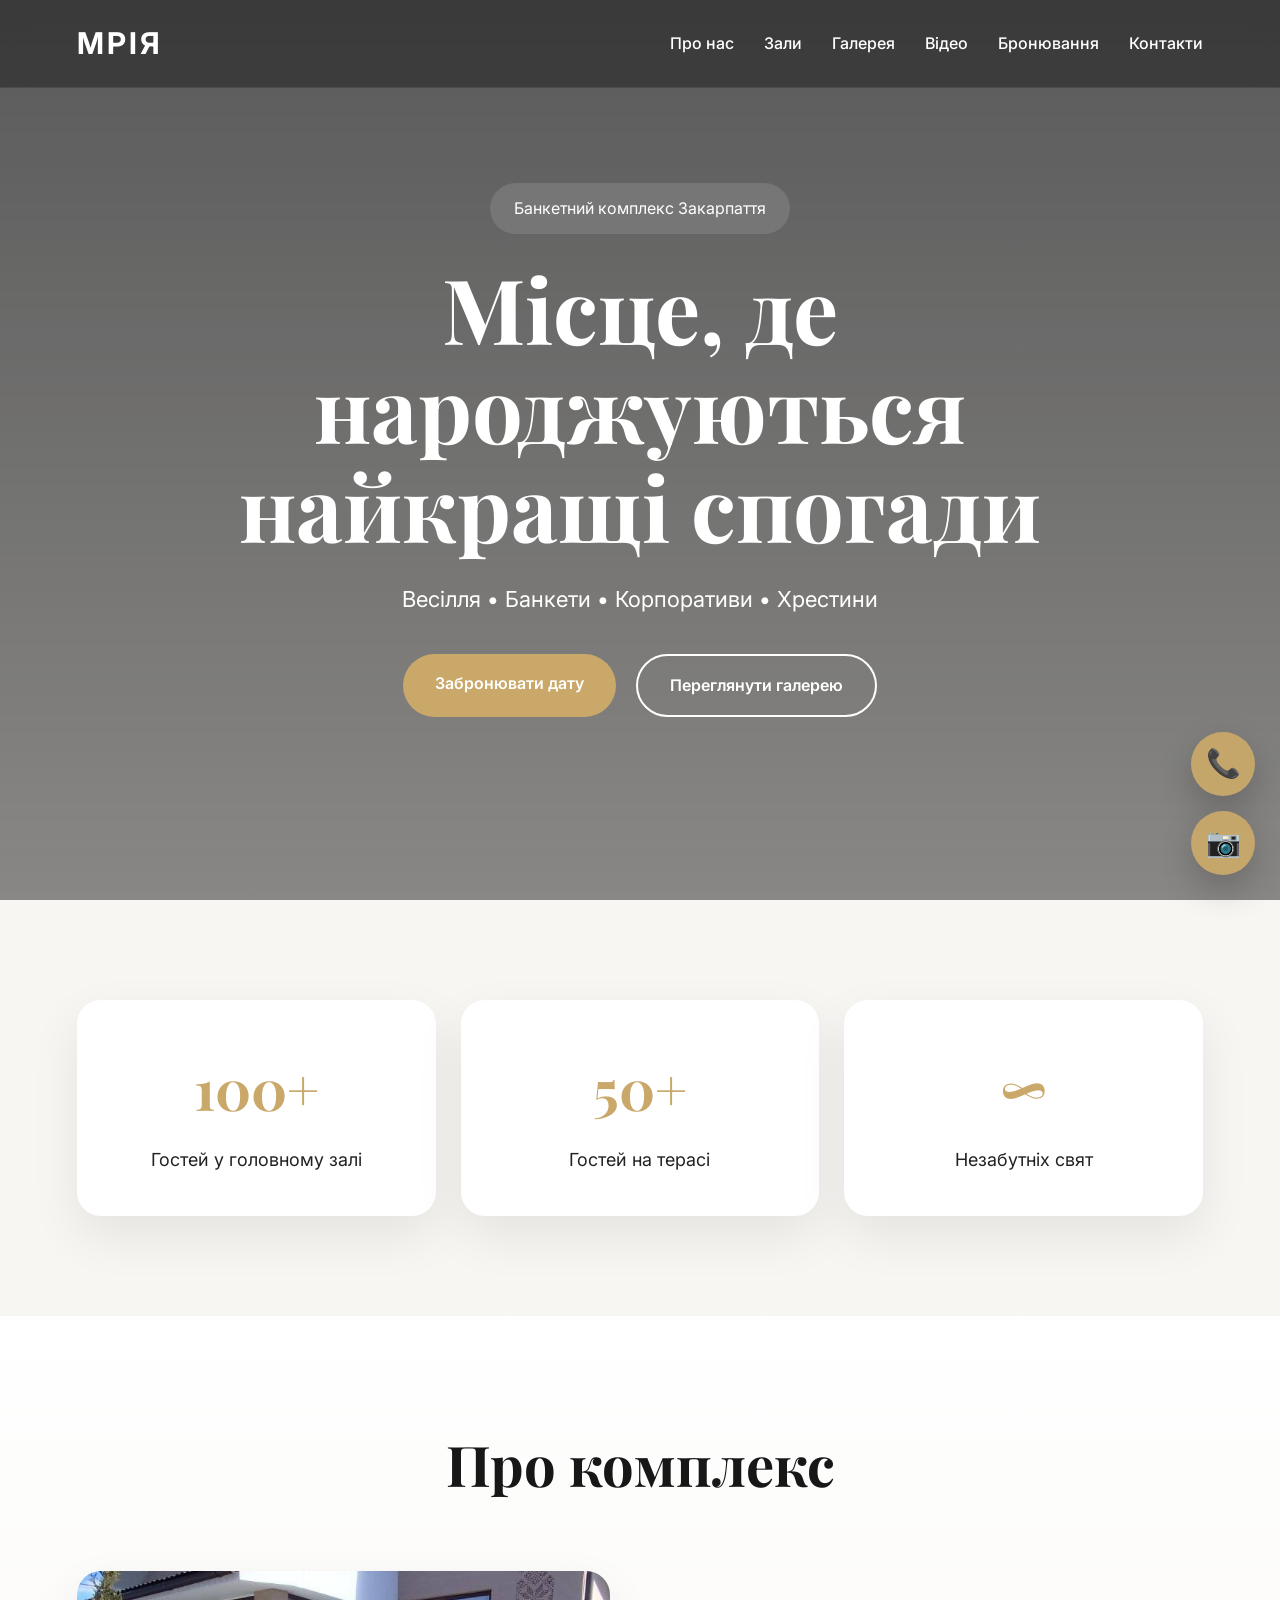
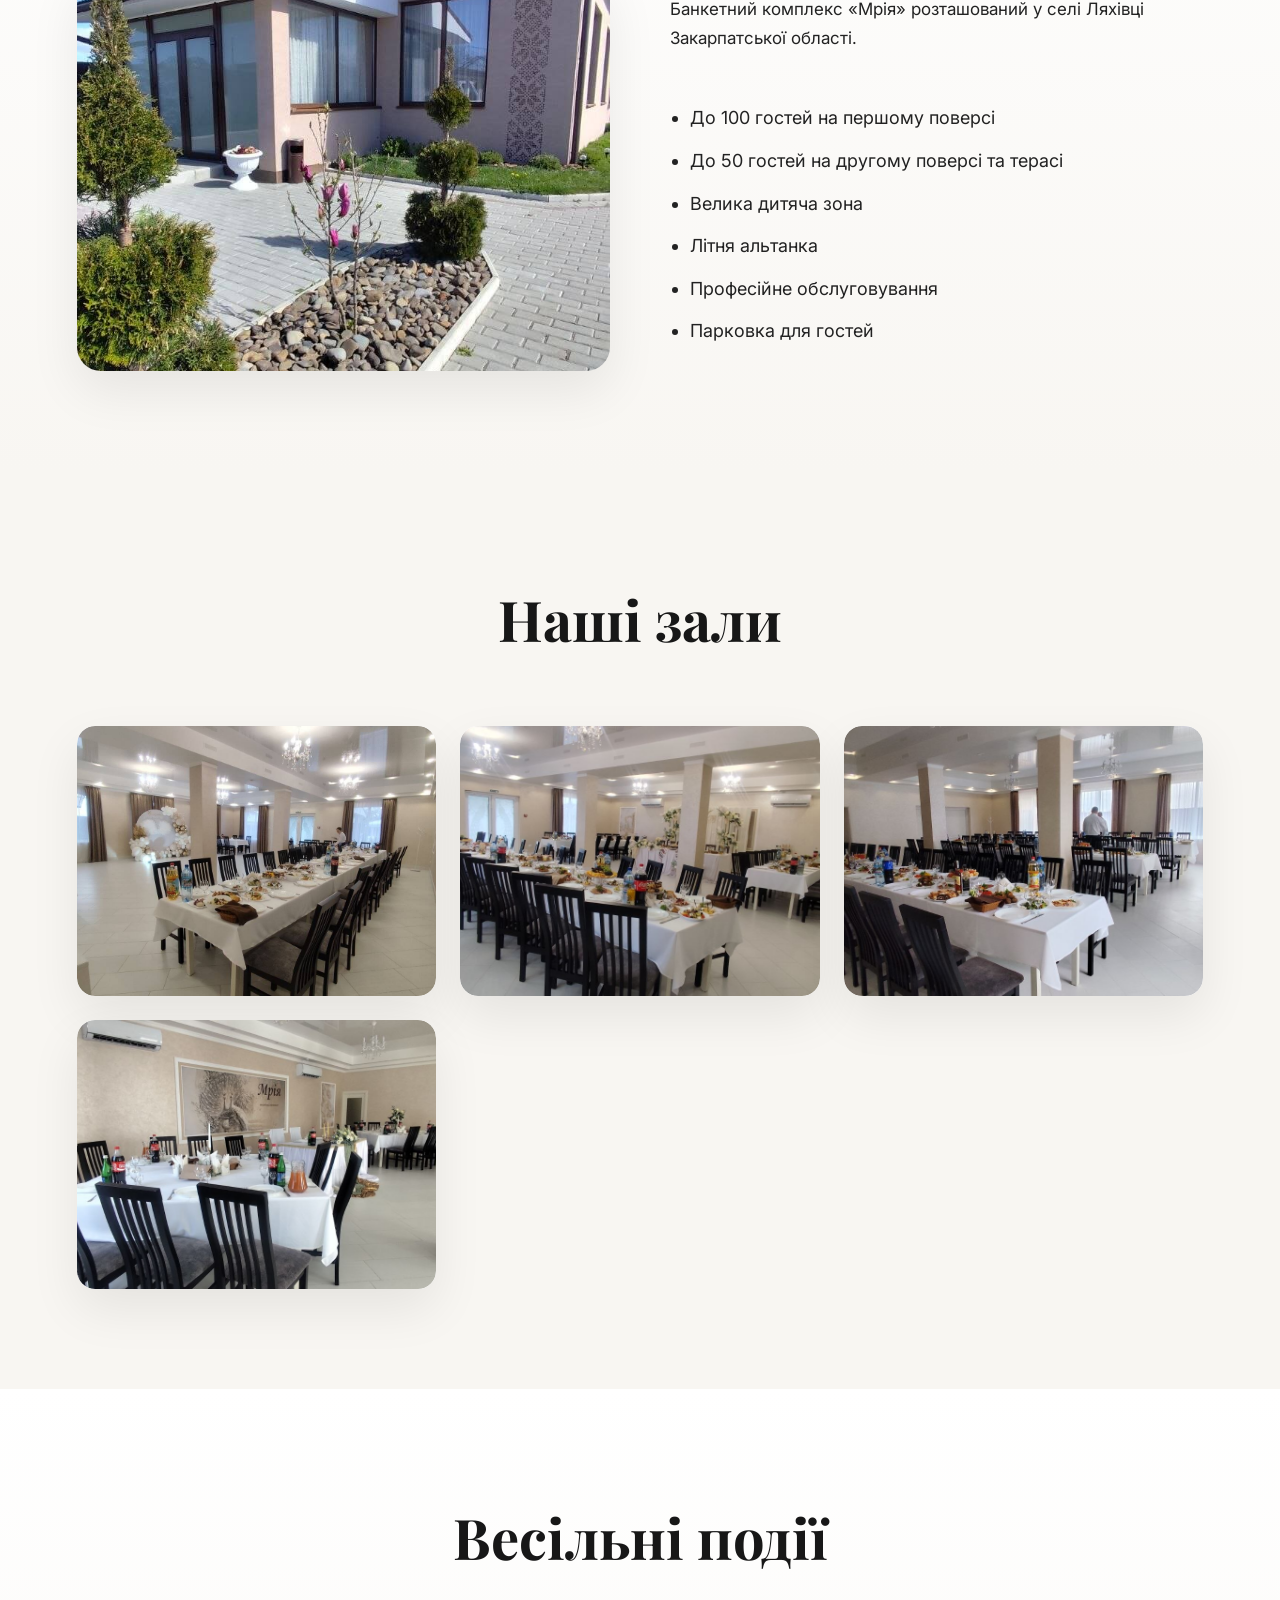
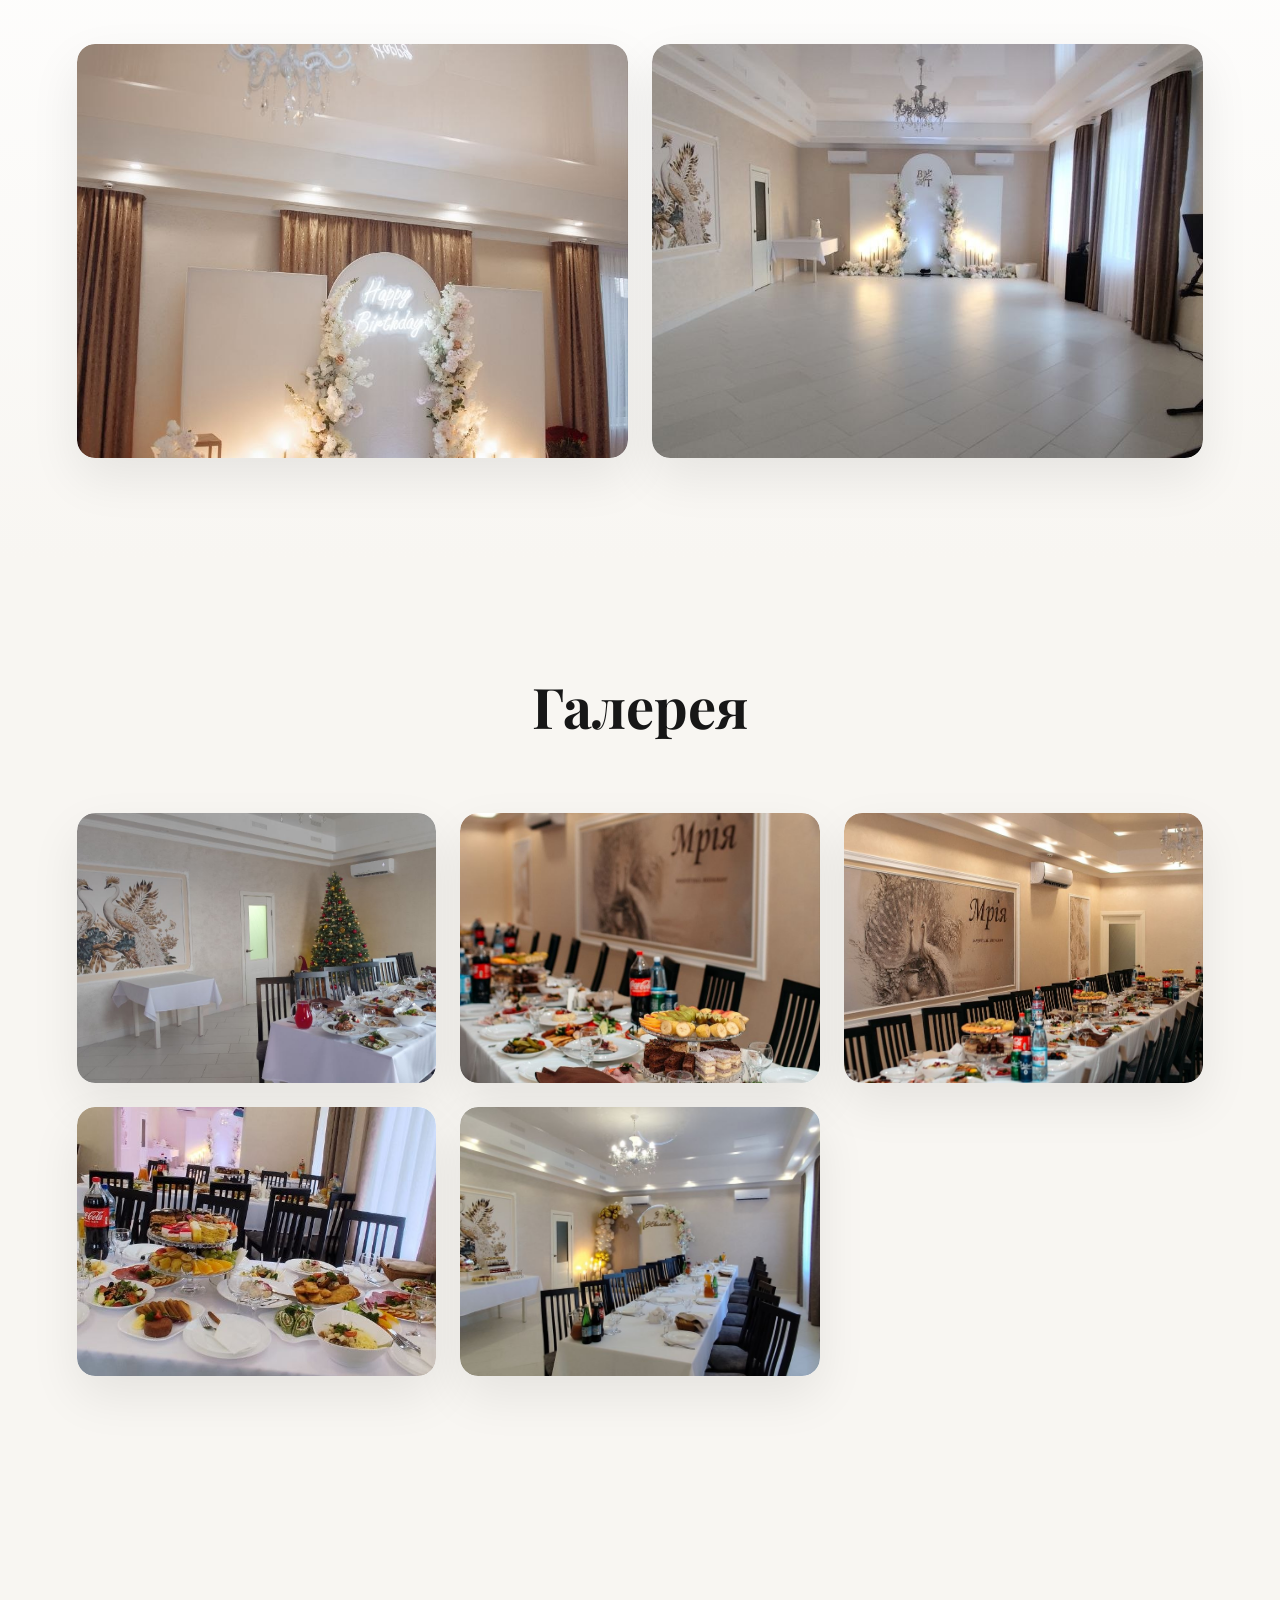
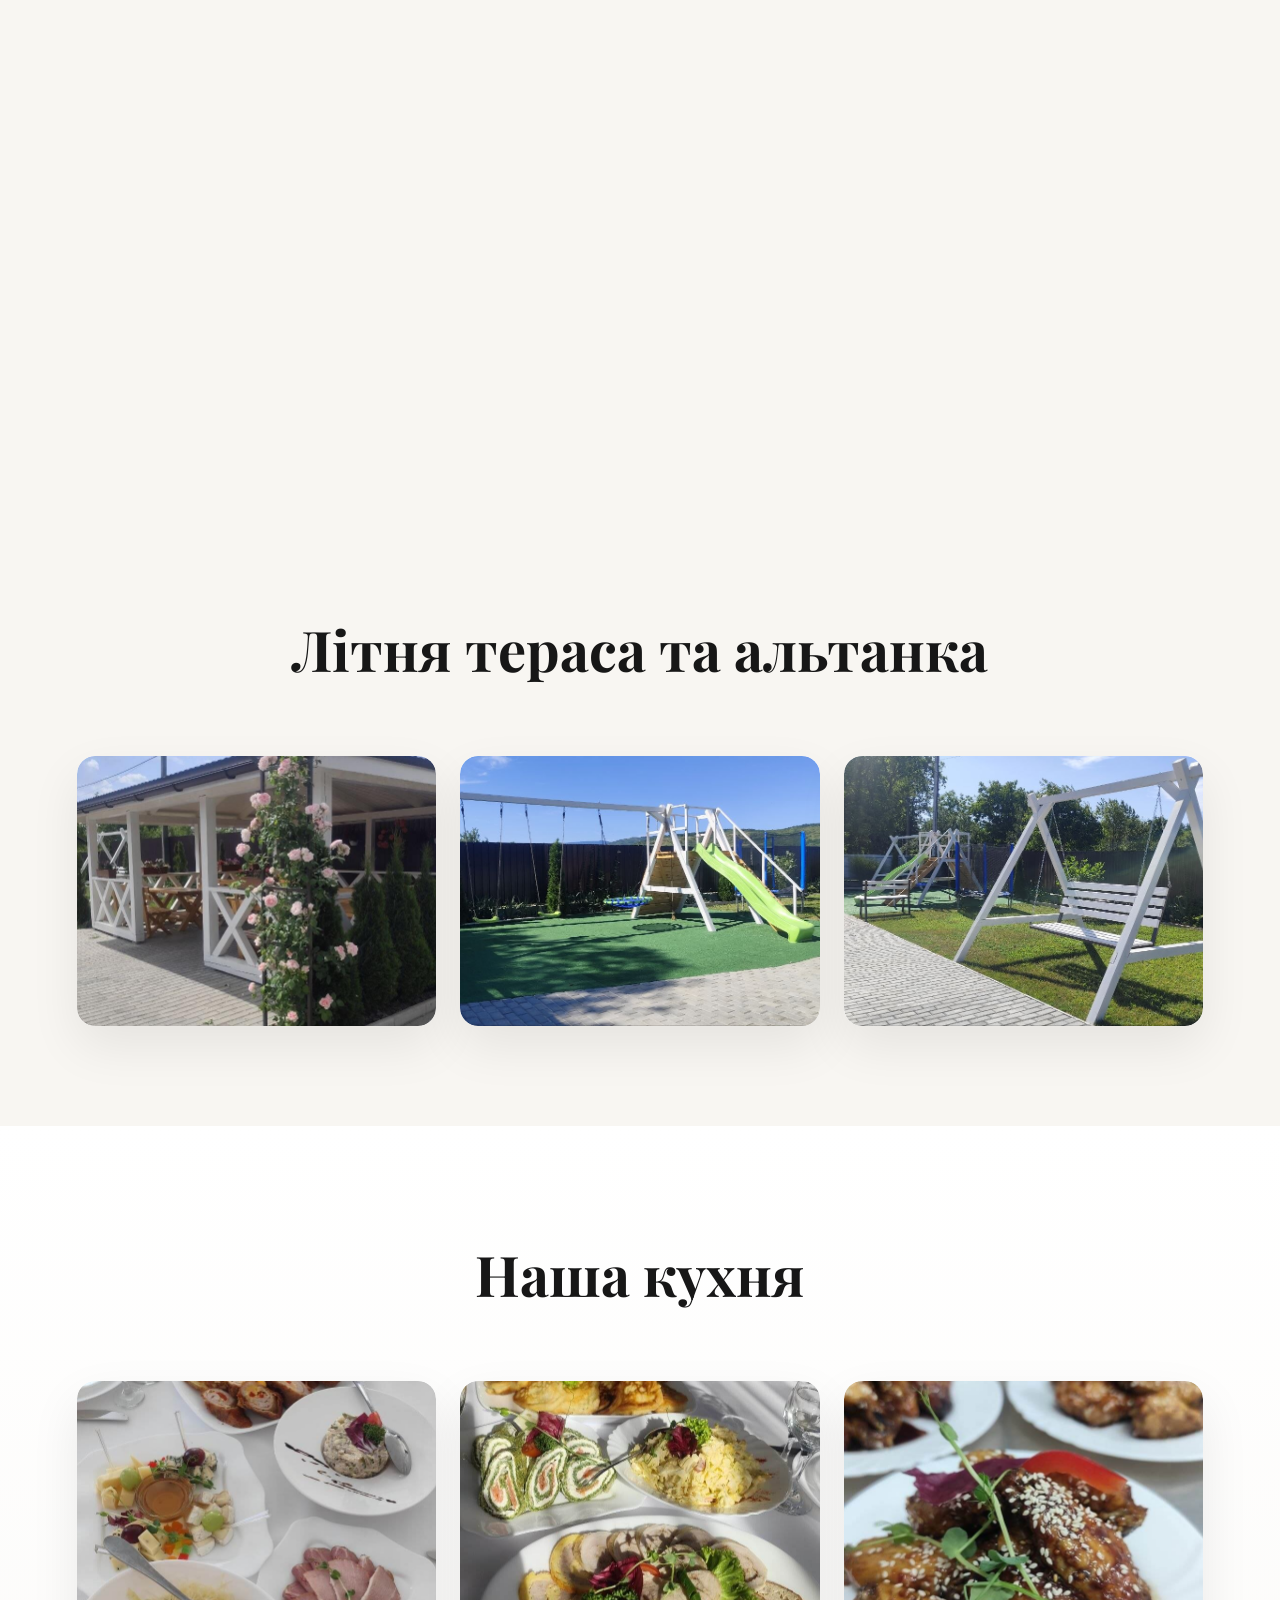
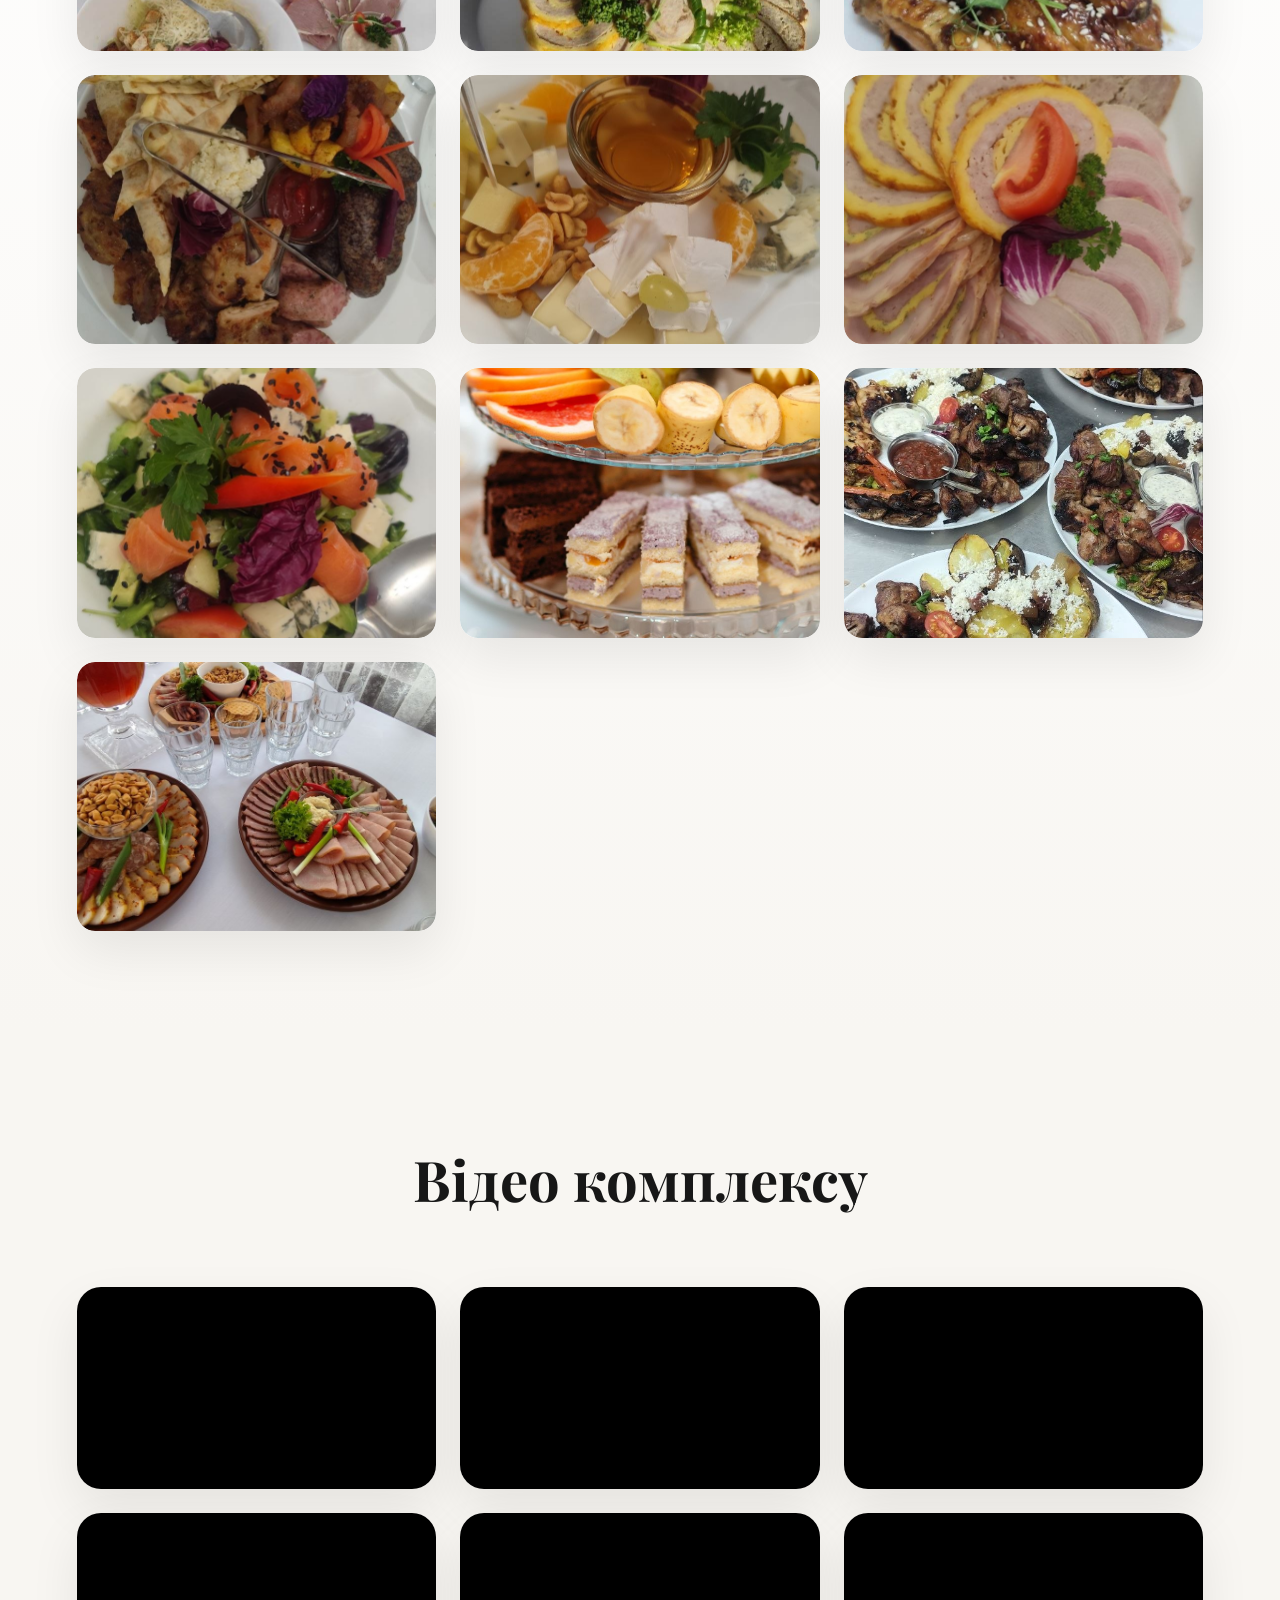
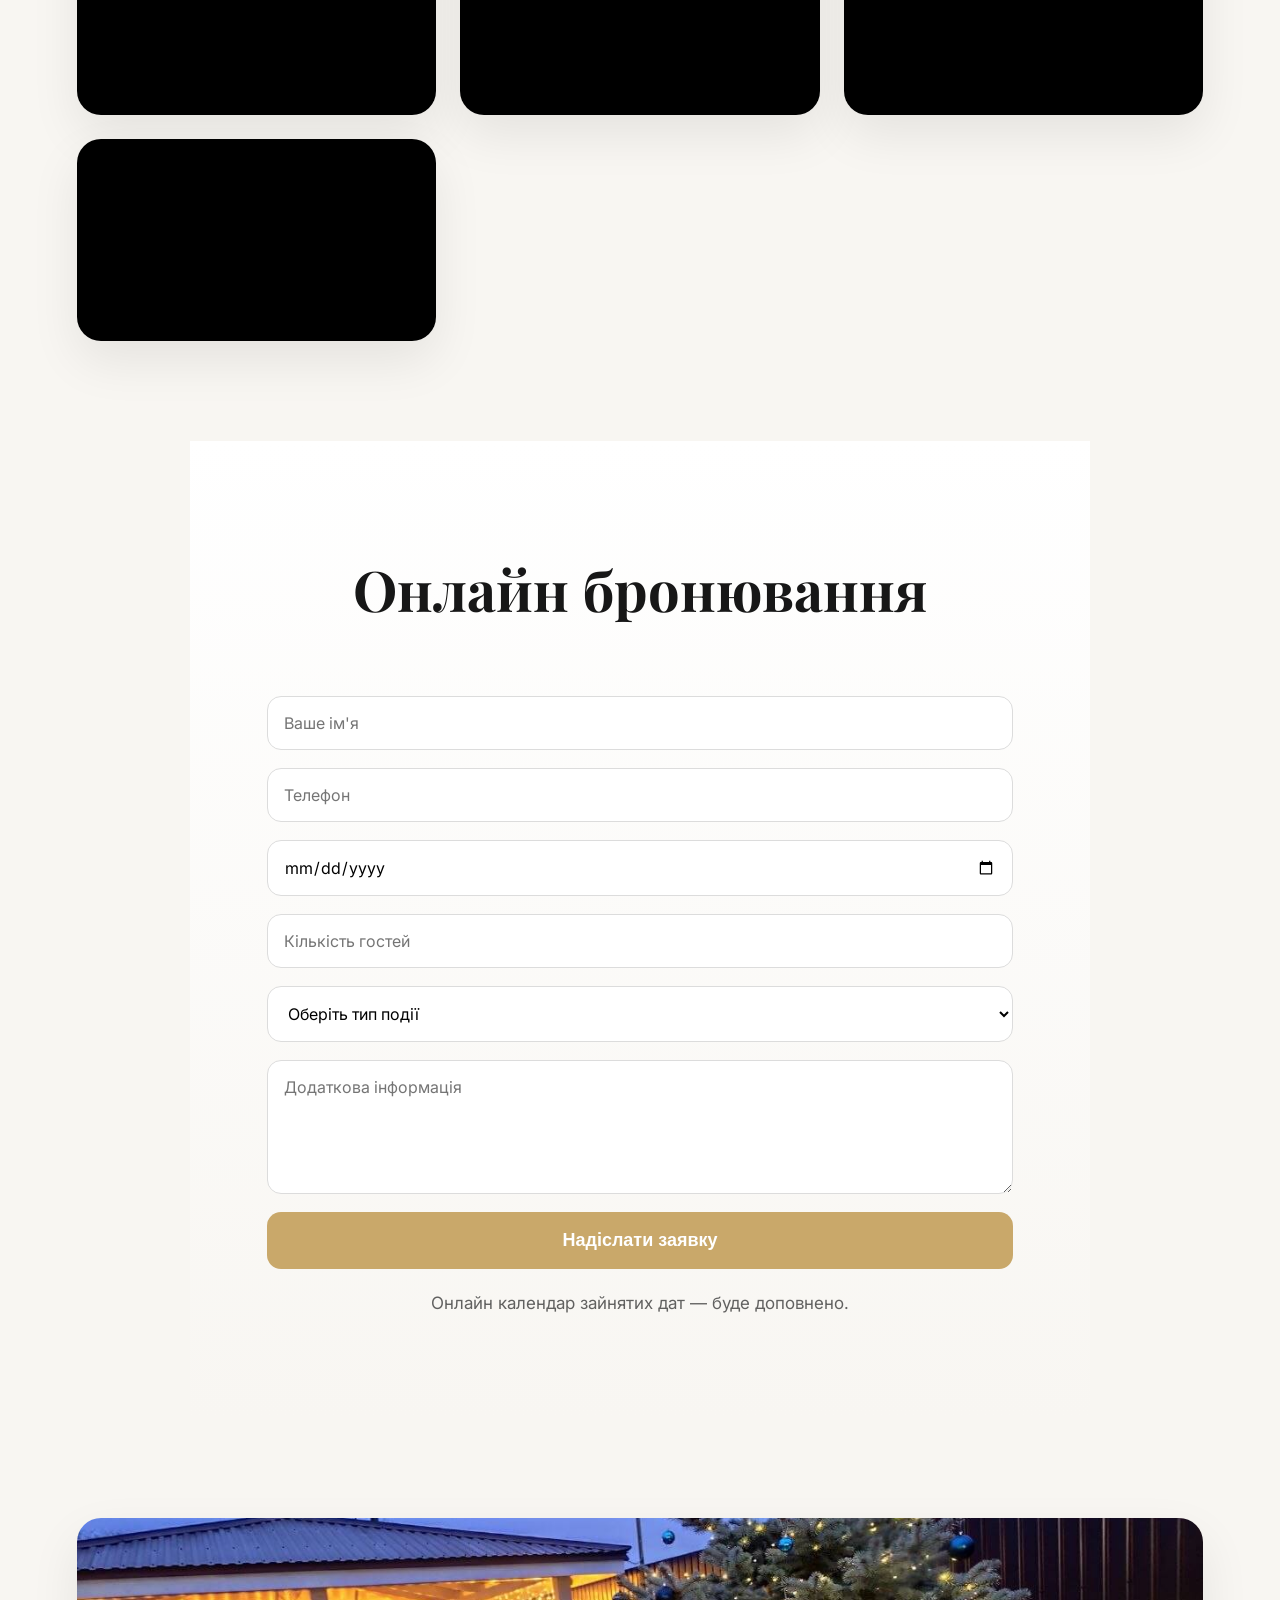
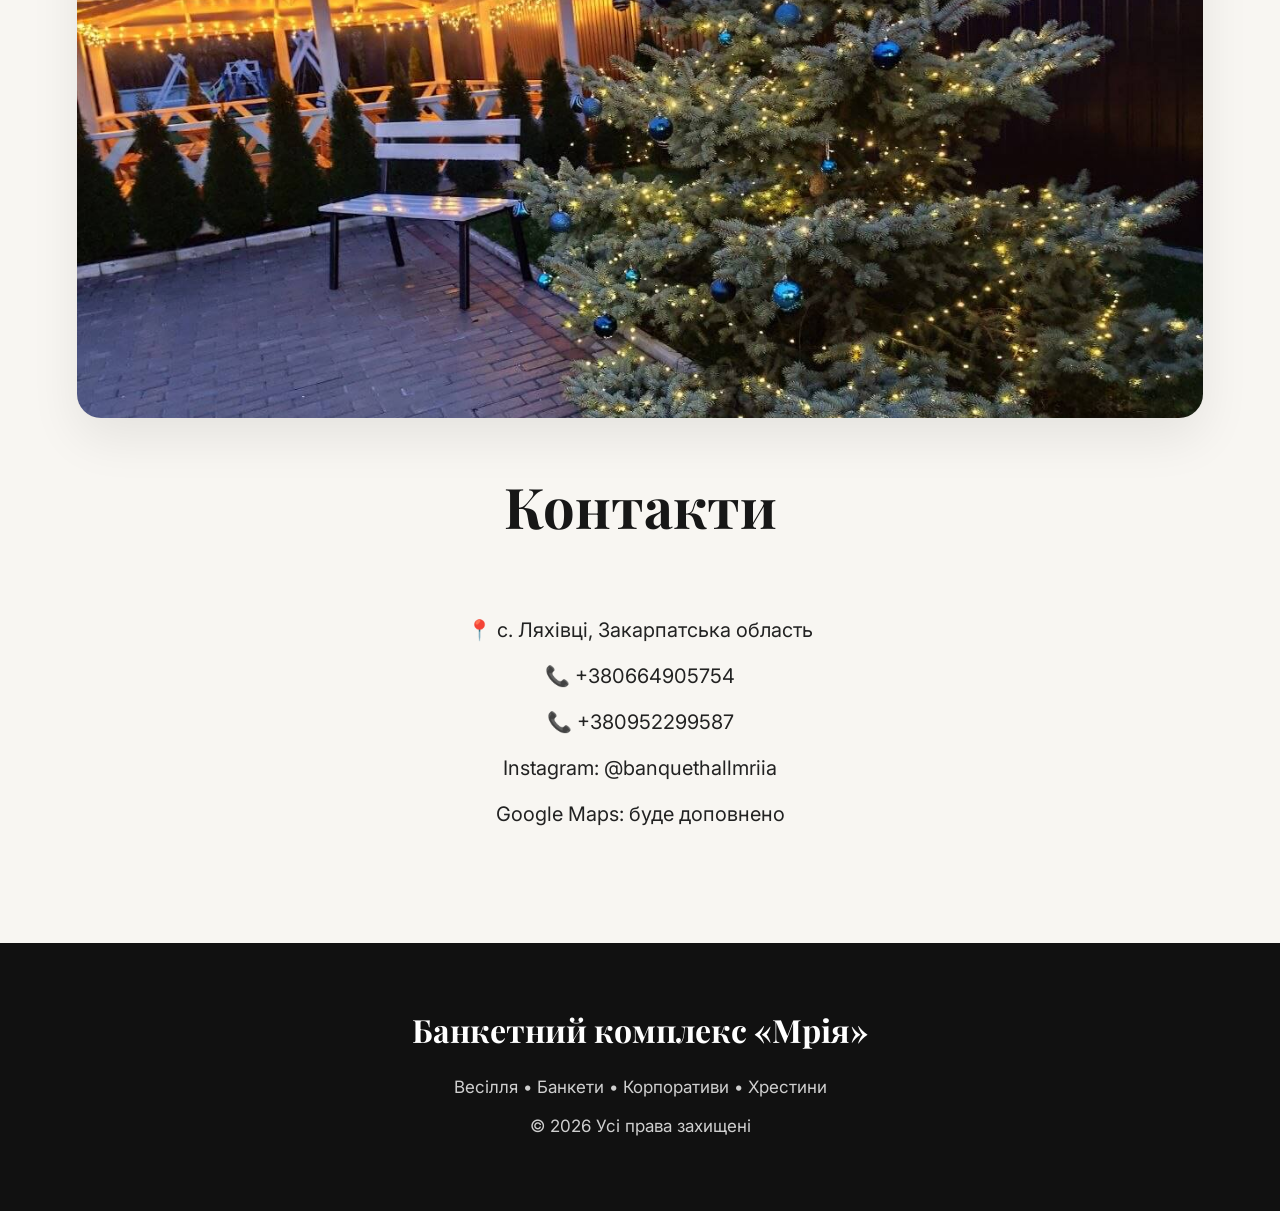
==== commit dbd1b505: "Add files via upload" ====
--- a/mriia/index.html
+++ b/mriia/index.html
@@ -466,50 +466,13 @@
 
 	<section id="video-gallery" class="fade-section">
 <h2 class="section-title">Відео комплексу</h2>
-<div class="video-grid">
-    <div class="video-card">
-        <div class="video-overlay">
-            <div class="play-button"></div>
-        </div>
-        <iframe src="https://www.youtube.com/embed/kh61ndjhx_Y" title="Відео 1" width="100%" height="100%" allowfullscreen allow="accelerometer; autoplay; clipboard-write; encrypted-media; gyroscope; picture-in-picture"></iframe>
-    </div>
-    <div class="video-card">
-        <div class="video-overlay">
-            <div class="play-button"></div>
-        </div>
-        <iframe src="https://www.youtube.com/embed/8Uqod3XVL8Q" title="Відео 2" width="100%" height="100%" allowfullscreen allow="accelerometer; autoplay; clipboard-write; encrypted-media; gyroscope; picture-in-picture"></iframe>
-    </div>
-    <div class="video-card">
-        <div class="video-overlay">
-            <div class="play-button"></div>
-        </div>
-        <iframe src="https://www.youtube.com/embed/DqHaoTaqNmY" title="Відео 3" width="100%" height="100%" allowfullscreen allow="accelerometer; autoplay; clipboard-write; encrypted-media; gyroscope; picture-in-picture"></iframe>
-    </div>
-    <div class="video-card">
-        <div class="video-overlay">
-            <div class="play-button"></div>
-        </div>
-        <iframe src="https://www.youtube.com/embed/LU29MZ9Jsm4" title="Відео 4" width="100%" height="100%" allowfullscreen allow="accelerometer; autoplay; clipboard-write; encrypted-media; gyroscope; picture-in-picture"></iframe>
-    </div>
-    <div class="video-card">
-        <div class="video-overlay">
-            <div class="play-button"></div>
-        </div>
-        <iframe src="https://www.youtube.com/embed/G7YziW3inmI" title="Відео 5" width="100%" height="100%" allowfullscreen allow="accelerometer; autoplay; clipboard-write; encrypted-media; gyroscope; picture-in-picture"></iframe>
-    </div>
-    <div class="video-card">
-        <div class="video-overlay">
-            <div class="play-button"></div>
-        </div>
-        <iframe src="https://www.youtube.com/embed/okYxRBnVxqY" title="Відео 6" width="100%" height="100%" allowfullscreen allow="accelerometer; autoplay; clipboard-write; encrypted-media; gyroscope; picture-in-picture"></iframe>
-    </div>
-    <div class="video-card">
-        <div class="video-overlay">
-            <div class="play-button"></div>
-        </div>
-        <iframe src="https://www.youtube.com/embed/LFPaJvNmOJ4" title="Відео 7" width="100%" height="100%" allowfullscreen allow="accelerometer; autoplay; clipboard-write; encrypted-media; gyroscope; picture-in-picture"></iframe>
-    </div>
-</div>
+<div class="video-grid"><div class="video-card"><iframe src="https://www.youtube.com/embed/kh61ndjhx_Y" width="100%" height="500" allowfullscreen></iframe></div>
+<div class="video-card"><iframe src="https://www.youtube.com/embed/8Uqod3XVL8Q" width="100%" height="500" allowfullscreen></iframe></div>
+<div class="video-card"><iframe src="https://www.youtube.com/embed/DqHaoTaqNmY" width="100%" height="500" allowfullscreen></iframe></div>
+<div class="video-card"><iframe src="https://www.youtube.com/embed/LU29MZ9Jsm4" width="100%" height="500" allowfullscreen></iframe></div>
+<div class="video-card"><iframe src="https://www.youtube.com/embed/G7YziW3inmI" width="100%" height="500" allowfullscreen></iframe></div>
+<div class="video-card"><iframe src="https://www.youtube.com/embed/okYxRBnVxqY" width="100%" height="500" allowfullscreen></iframe></div>
+<div class="video-card"><iframe src="https://www.youtube.com/embed/LFPaJvNmOJ4" width="100%" height="500" allowfullscreen></iframe></div></div>
 </section>
 
 
--- a/mriia/style.css
+++ b/mriia/style.css
@@ -572,51 +572,6 @@
 
 }
 
-/* Bigger centered play button */
-.video-overlay {
-    position: absolute;
-    inset: 0;
-    background: rgba(0,0,0,0.35);
-    display: flex;
-    align-items: center;
-    justify-content: center;
-    z-index: 2;
-    transition: .4s ease;
-}
-
-.video-card:hover .video-overlay {
-    background: rgba(0,0,0,0.2);
-}
-
-.play-button {
-    width: 110px;
-    height: 110px;
-    background: #ff0000;
-    border-radius: 50%;
-    display: flex;
-    align-items: center;
-    justify-content: center;
-    box-shadow: 0 15px 40px rgba(255, 0, 0, 0.5);
-    transition: all .3s ease;
-    z-index: 3;
-}
-
-.play-button:hover {
-    transform: scale(1.15);
-    box-shadow: 0 20px 50px rgba(255, 0, 0, 0.6);
-}
-
-.play-button::after {
-    content: '';
-    display: block;
-    width: 0; 
-    height: 0; 
-    border-top: 30px solid transparent;
-    border-bottom: 30px solid transparent;
-    border-left: 42px solid white;
-    margin-left: 8px;
-}
-
 .video-card video{
 
 width:100%;
@@ -861,30 +816,21 @@
 .fade-section{
 
 opacity:0;
-transform: translateY(60px);
-transition: all 0.9s cubic-bezier(0.25, 0.46, 0.45, 0.94);
+
+transform:
+translateY(60px);
+
+transition:
+1s ease;
 
 }
 
 .fade-section.show{
 
 opacity:1;
-transform: translateY(0);
-
-}
-
-/* Staggered animation for cards */
-.video-grid .video-card,
-.gallery-grid .media-card {
-    opacity: 0;
-    transform: translateY(40px);
-    transition: all 0.7s cubic-bezier(0.25, 0.46, 0.45, 0.94);
-}
-
-.video-grid .video-card.show,
-.gallery-grid .media-card.show {
-    opacity: 1;
-    transform: translateY(0);
+
+transform:none;
+
 }
 
 /* ===================================
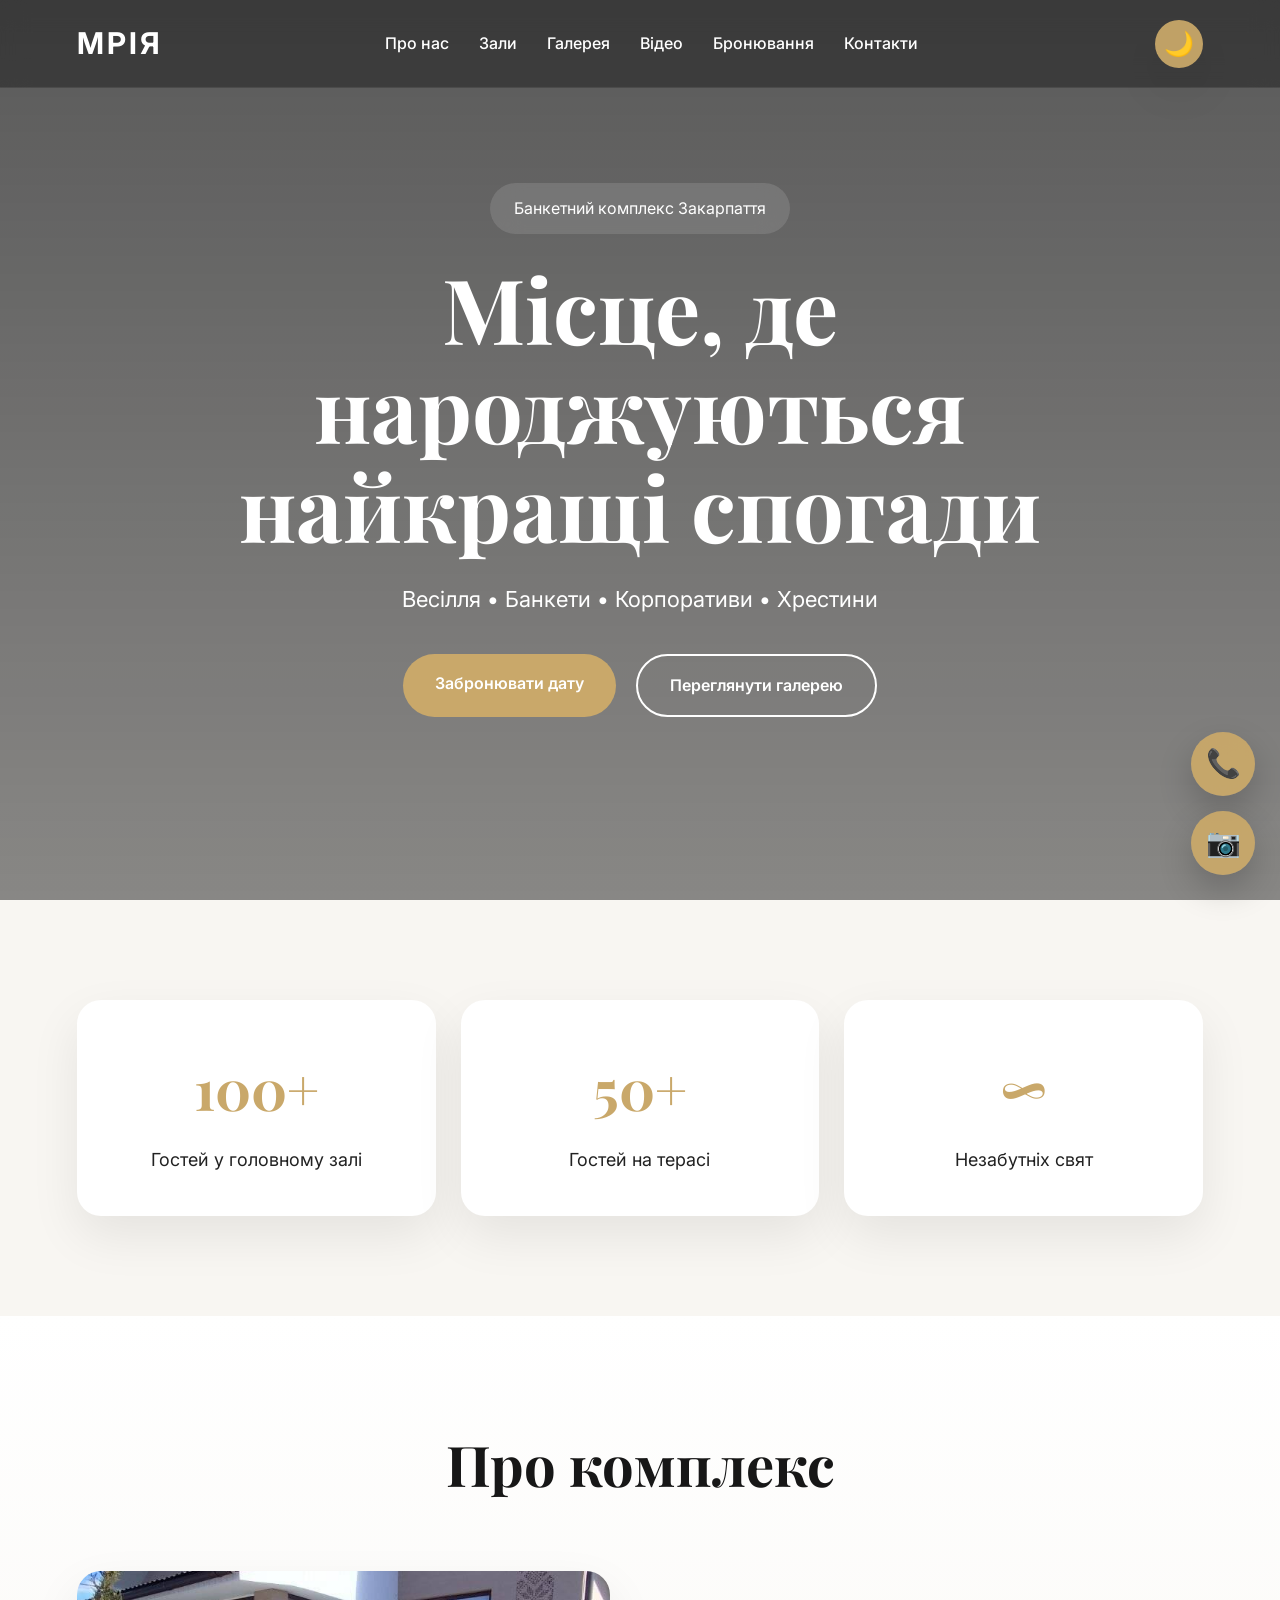
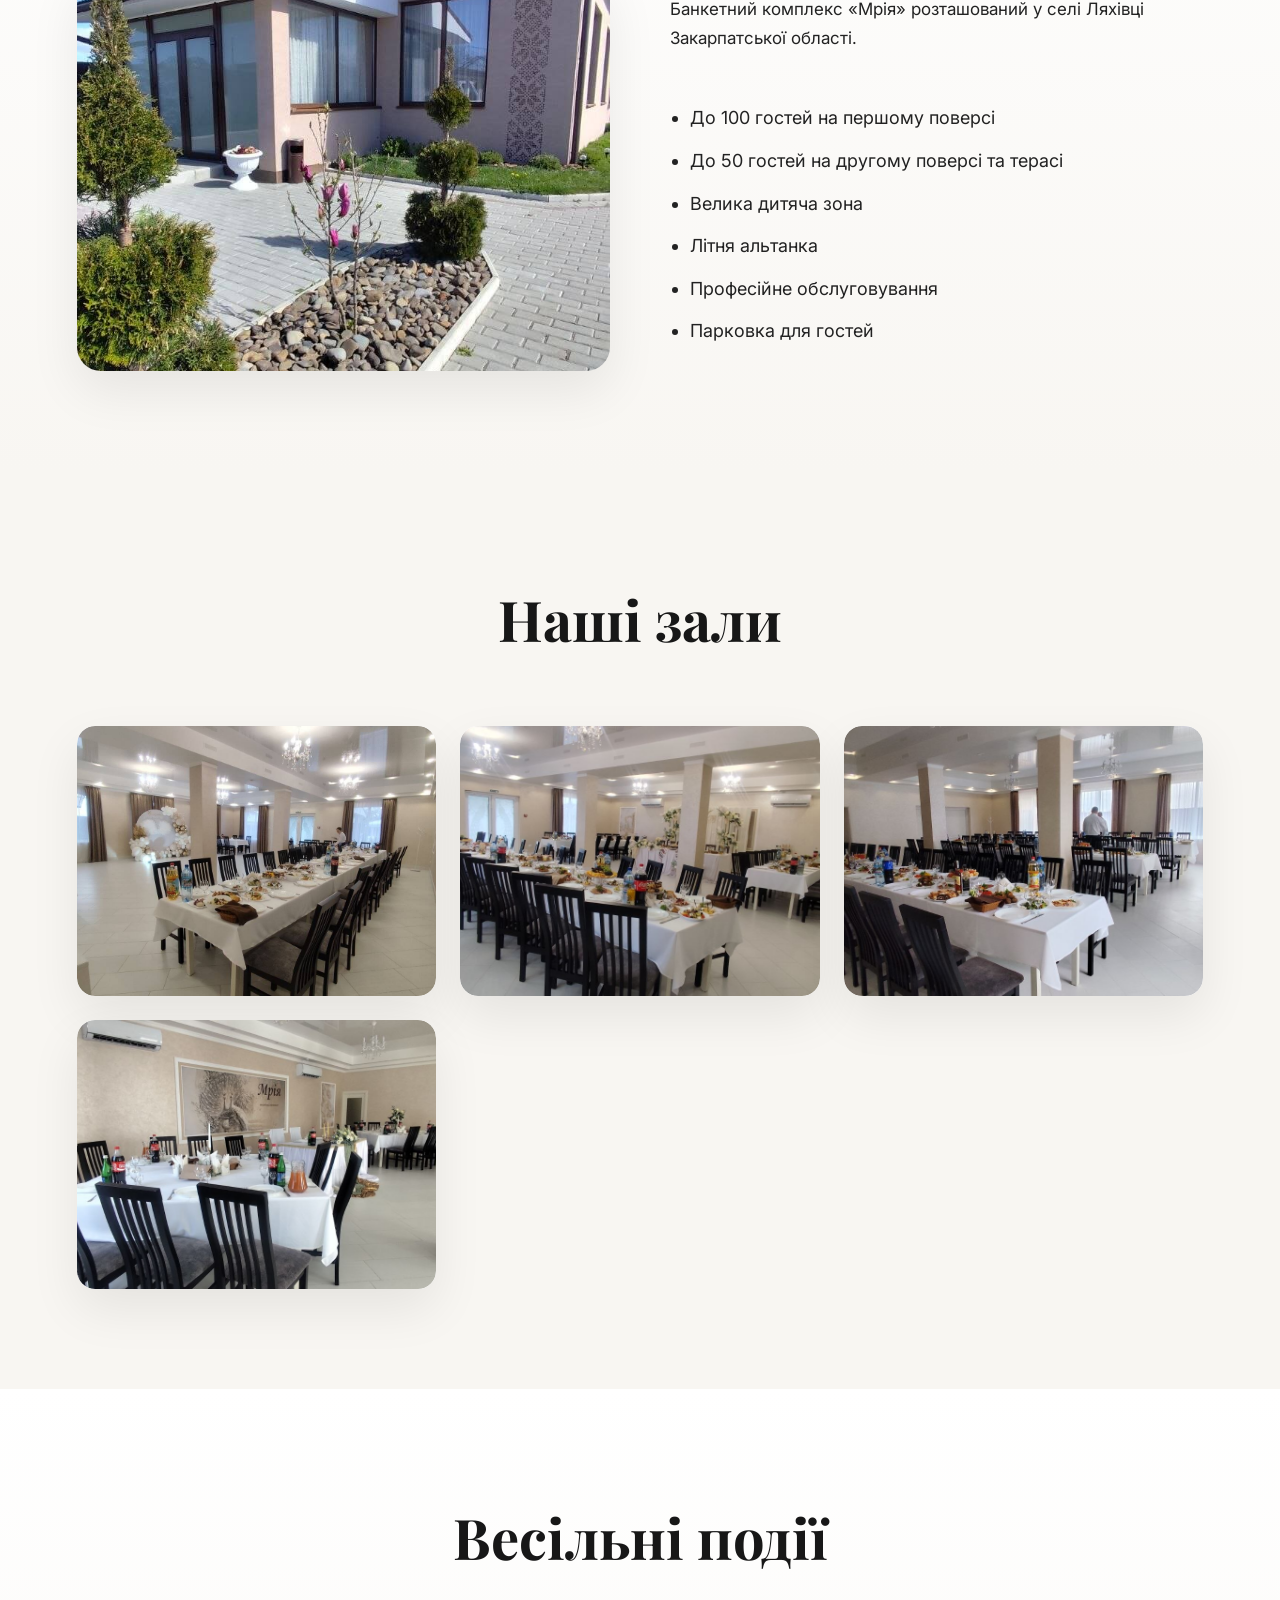
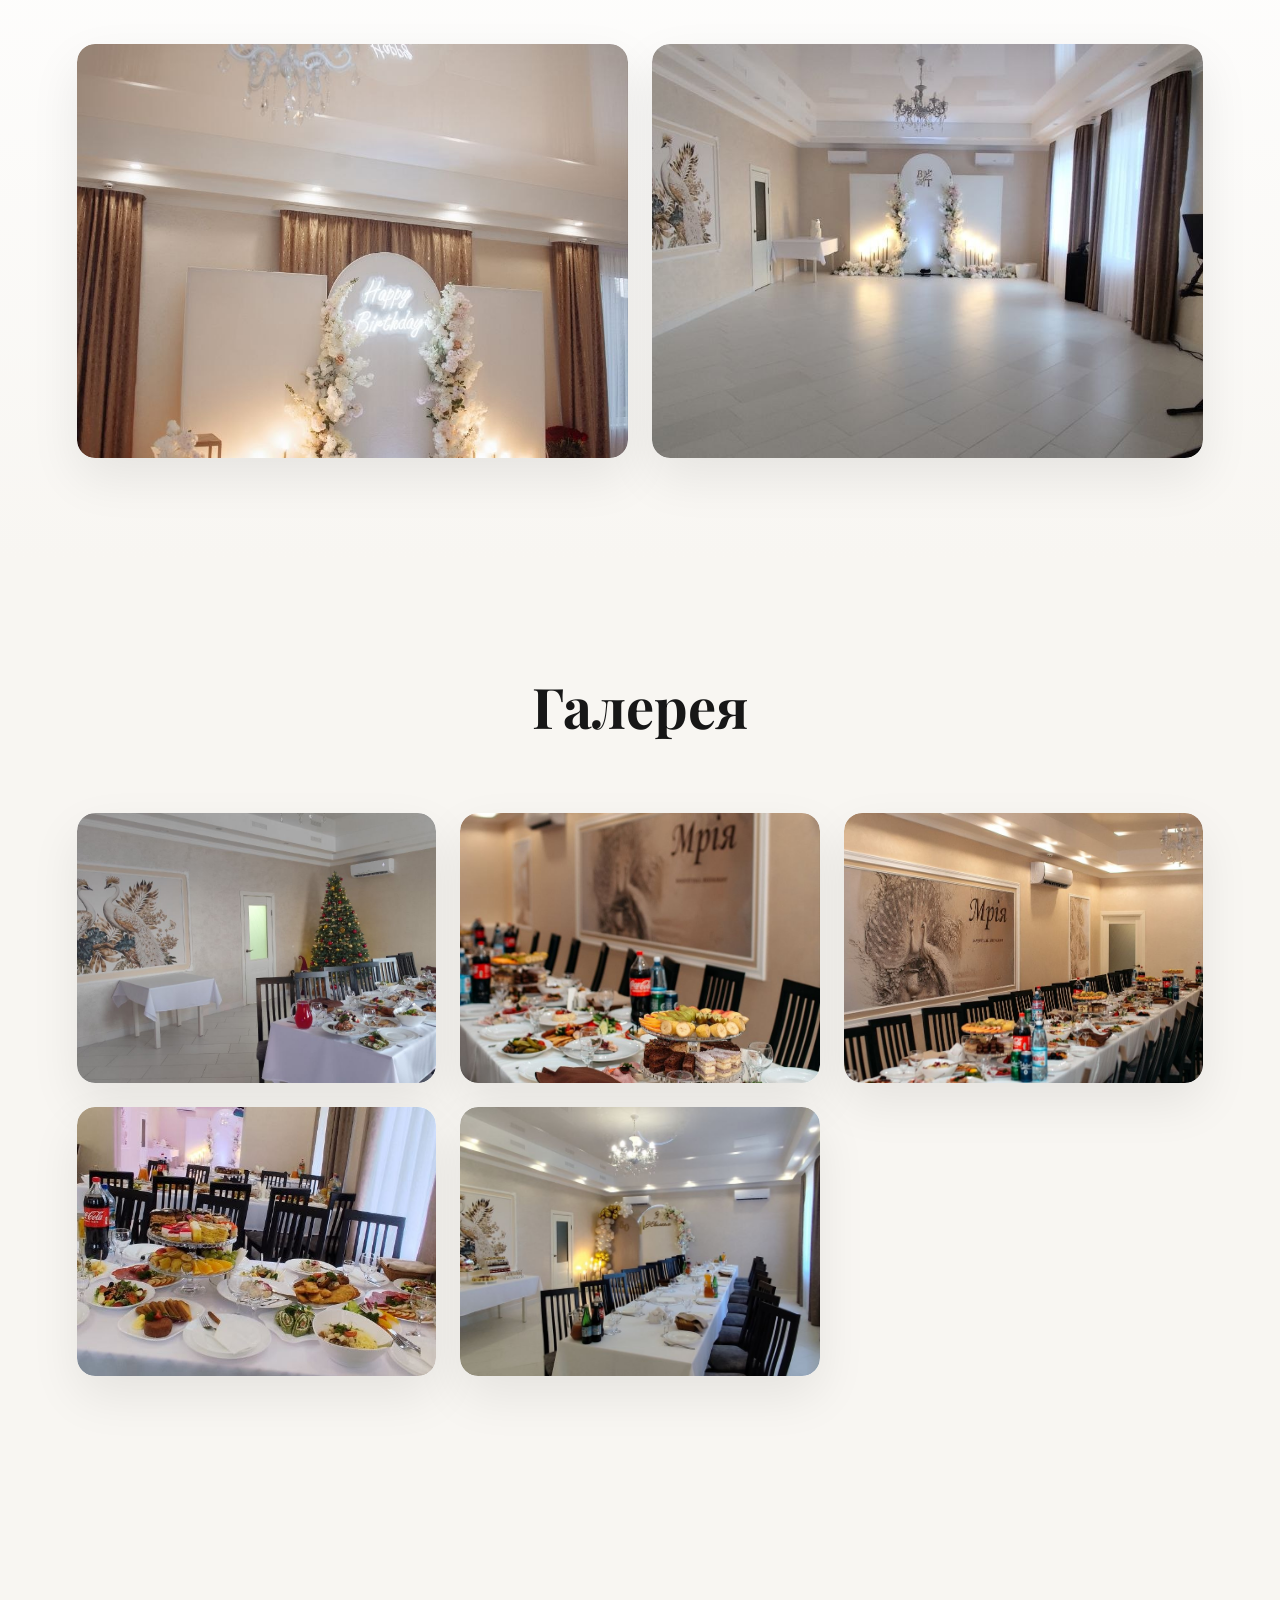
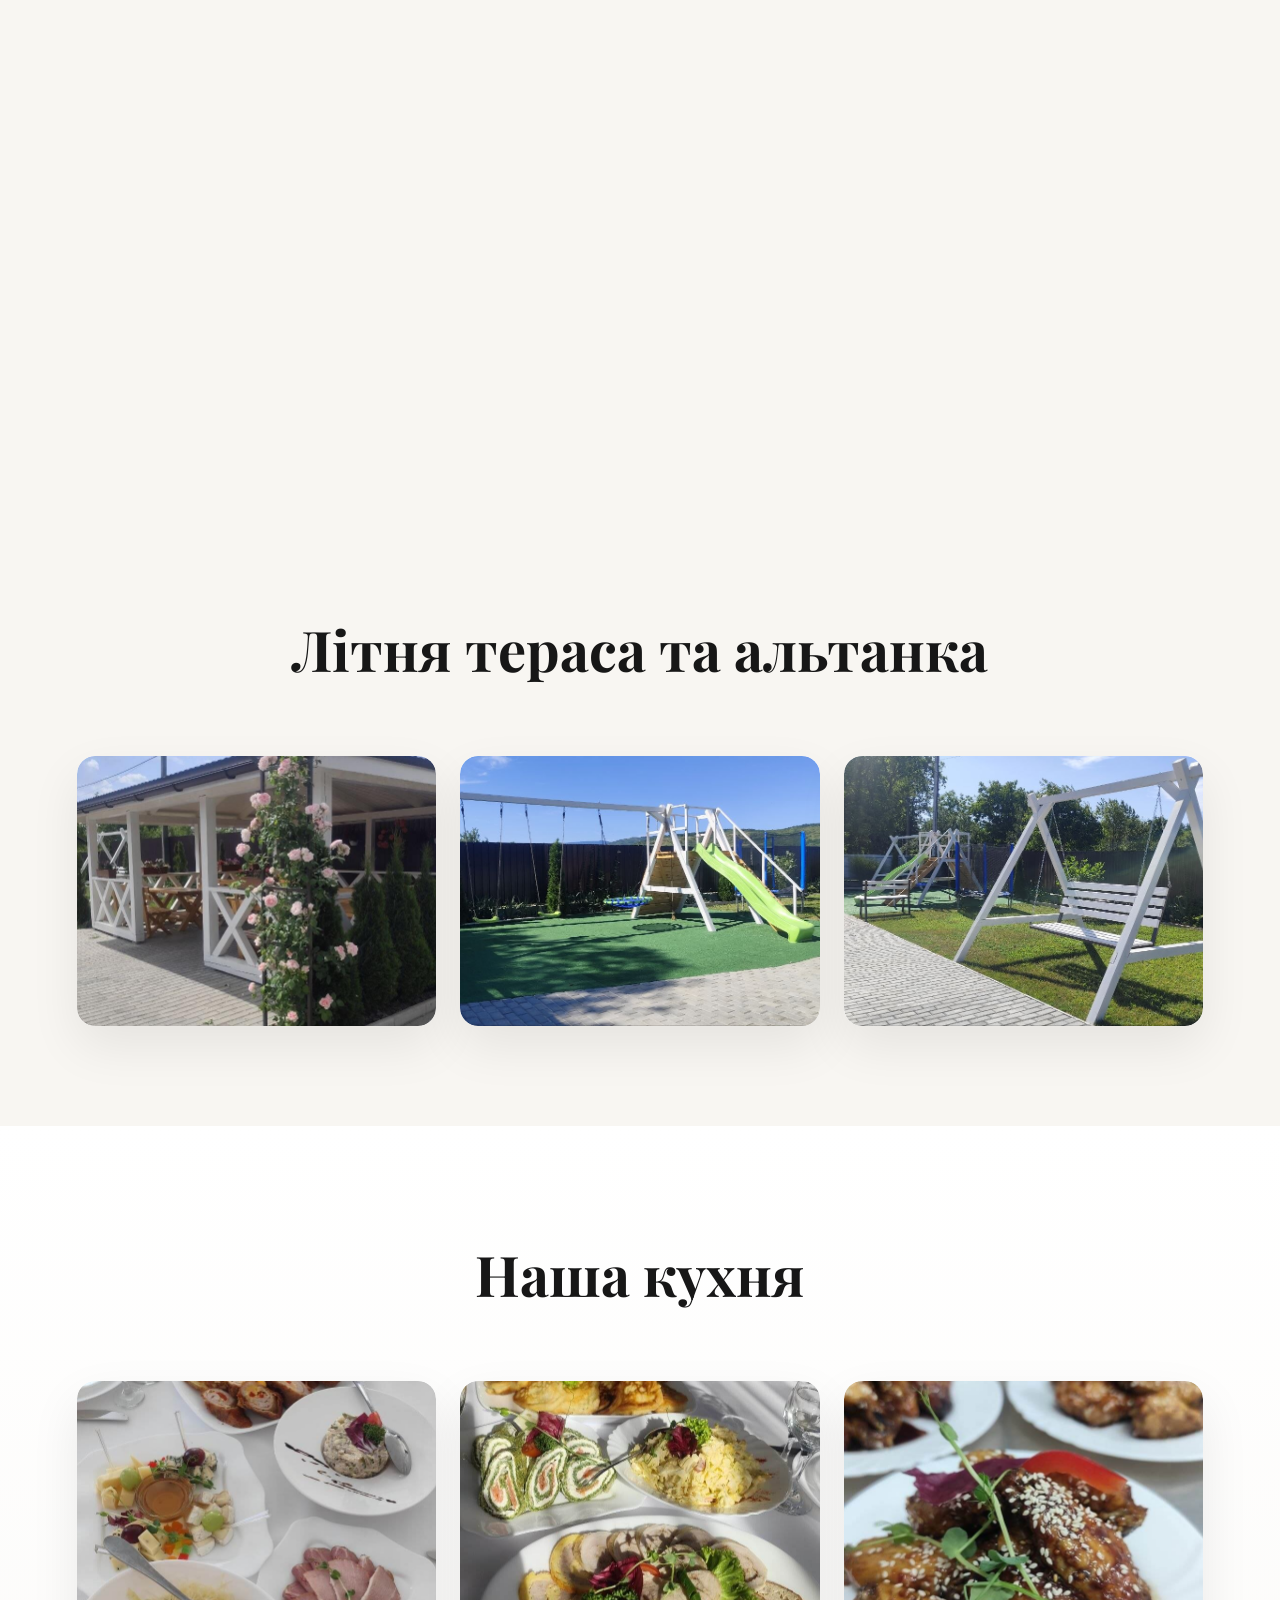
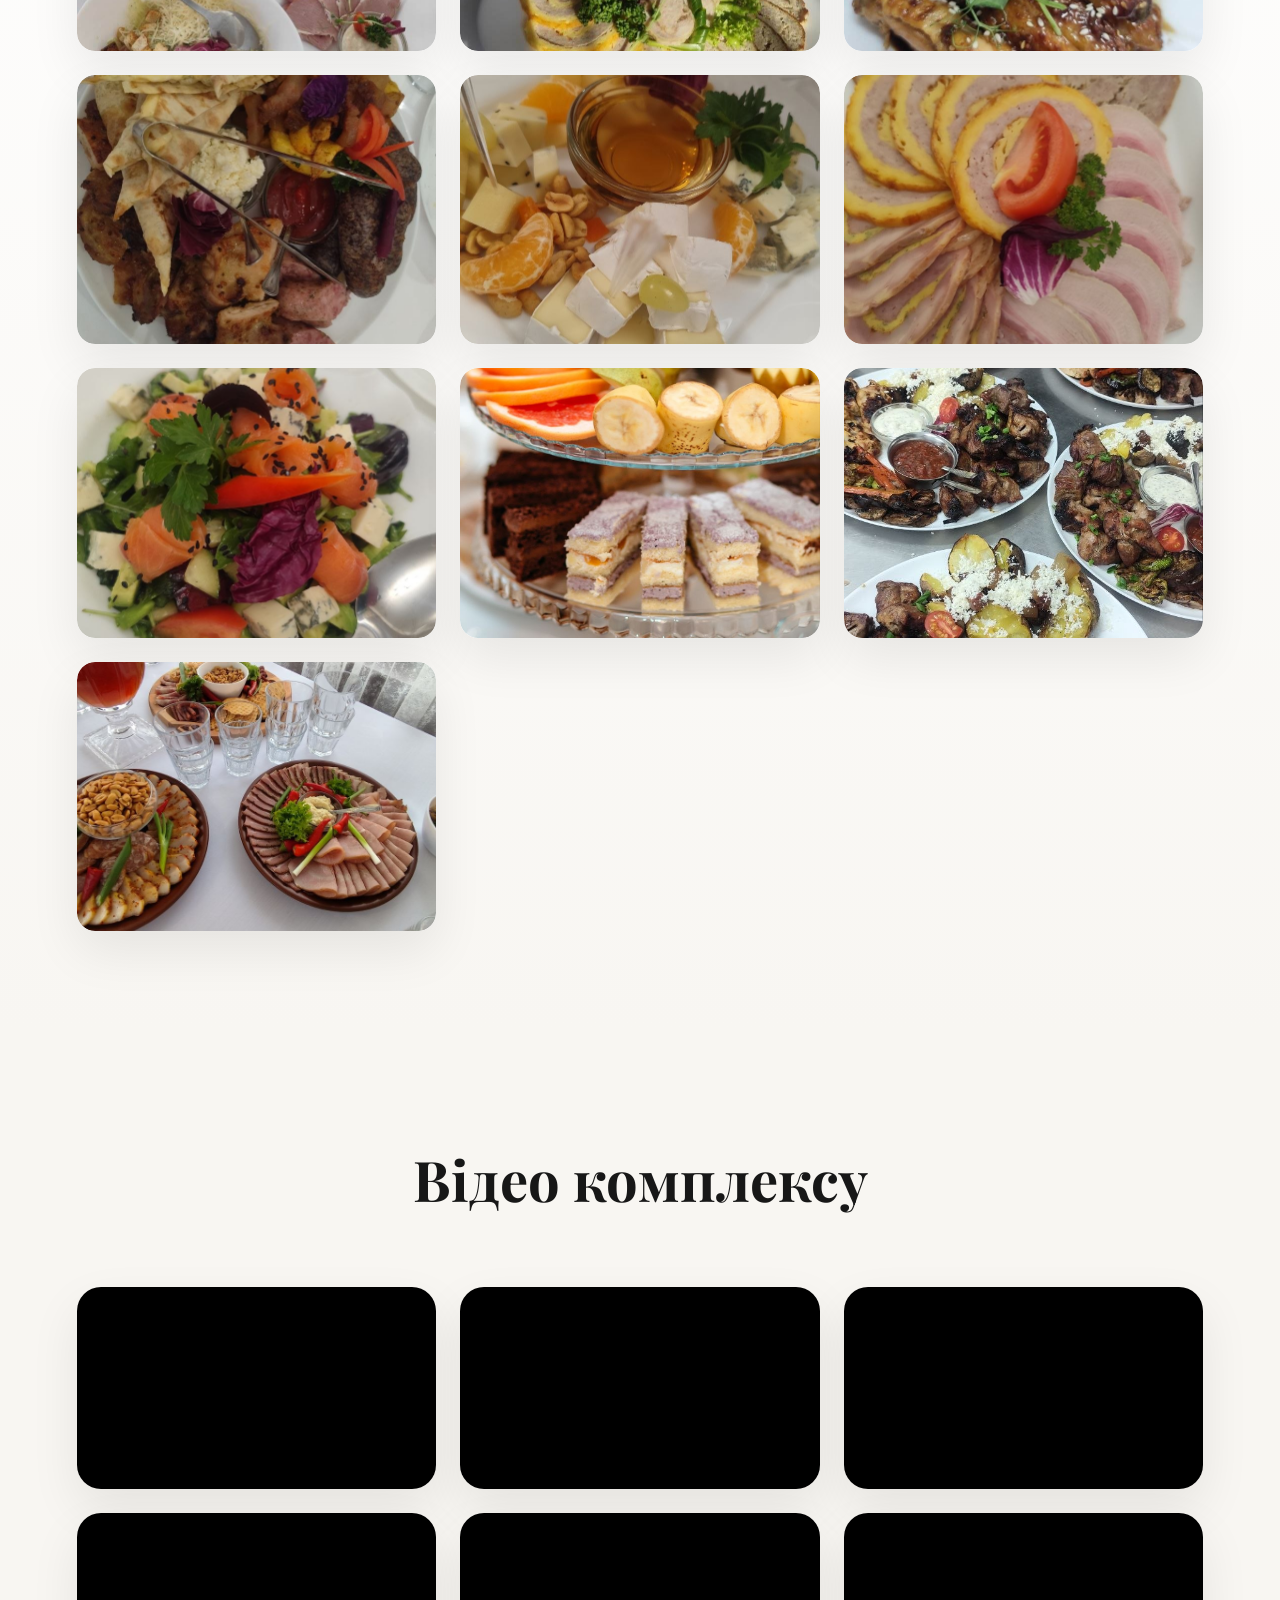
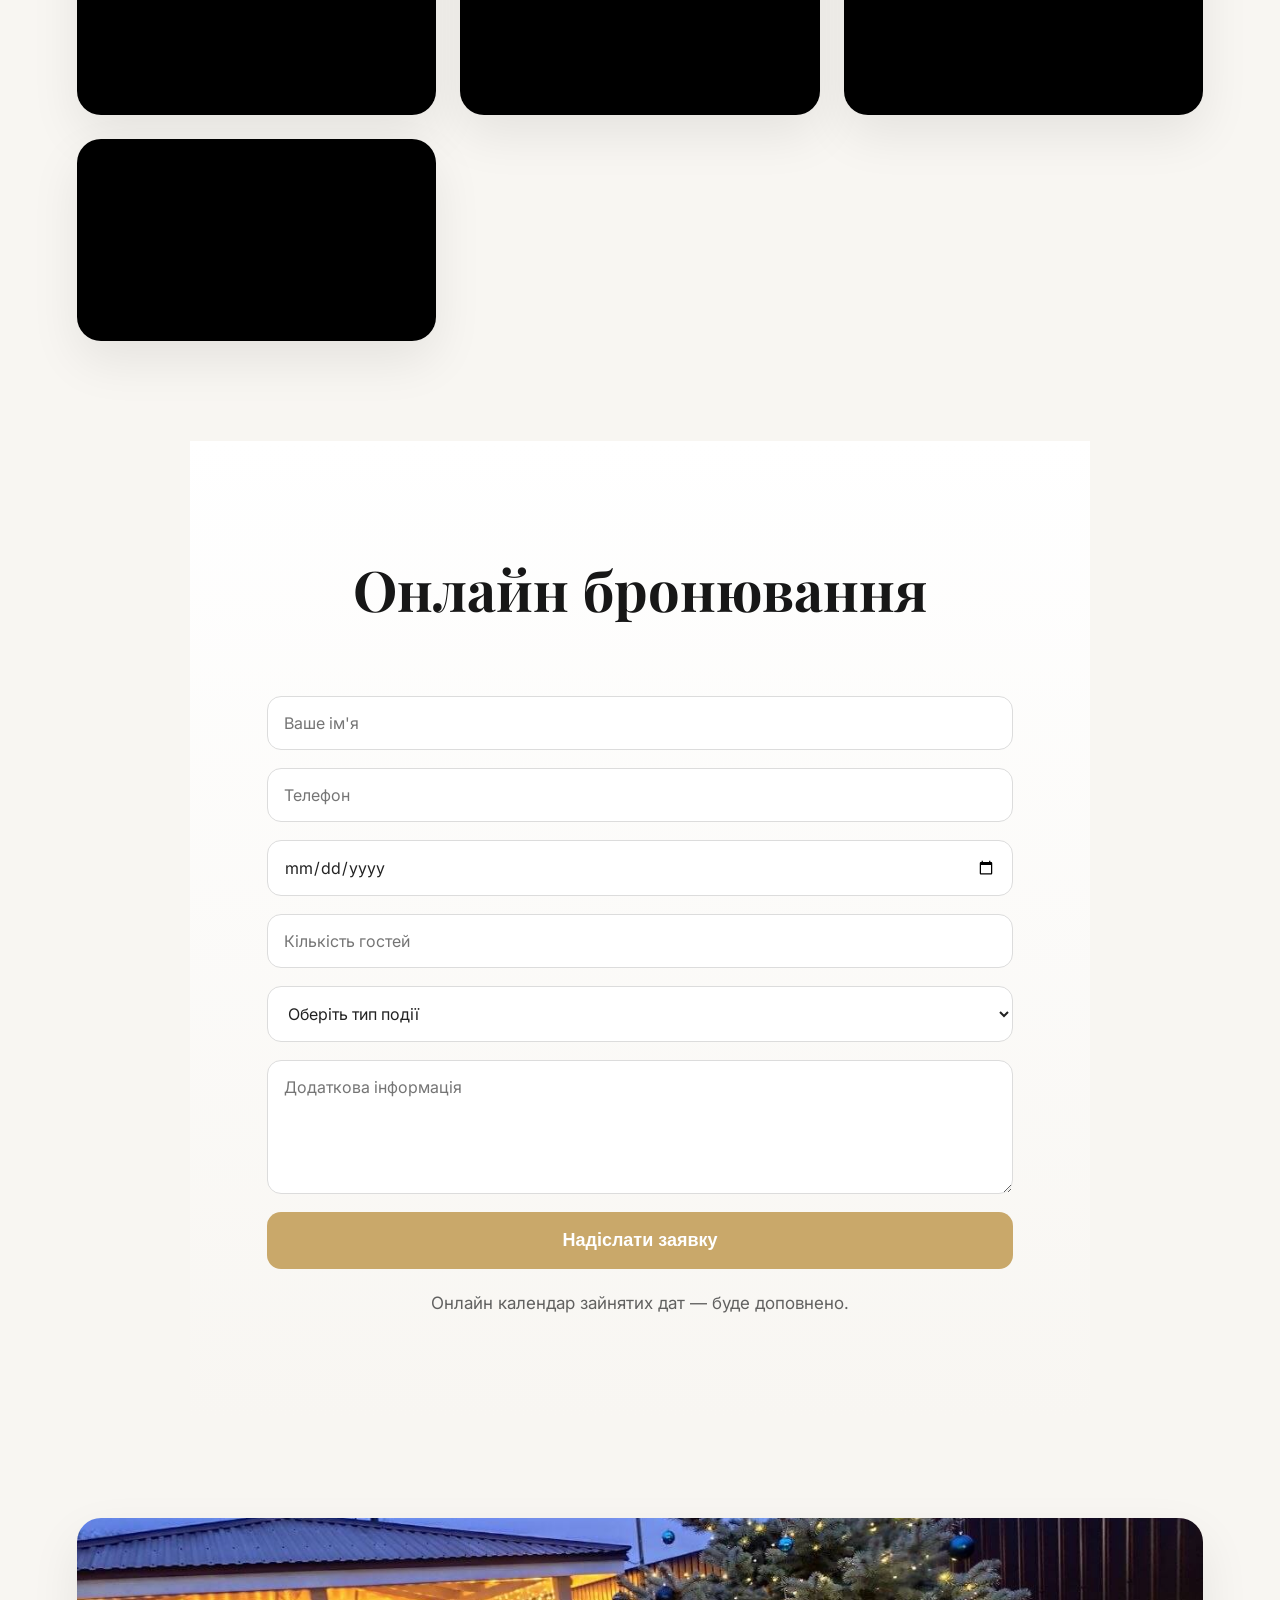
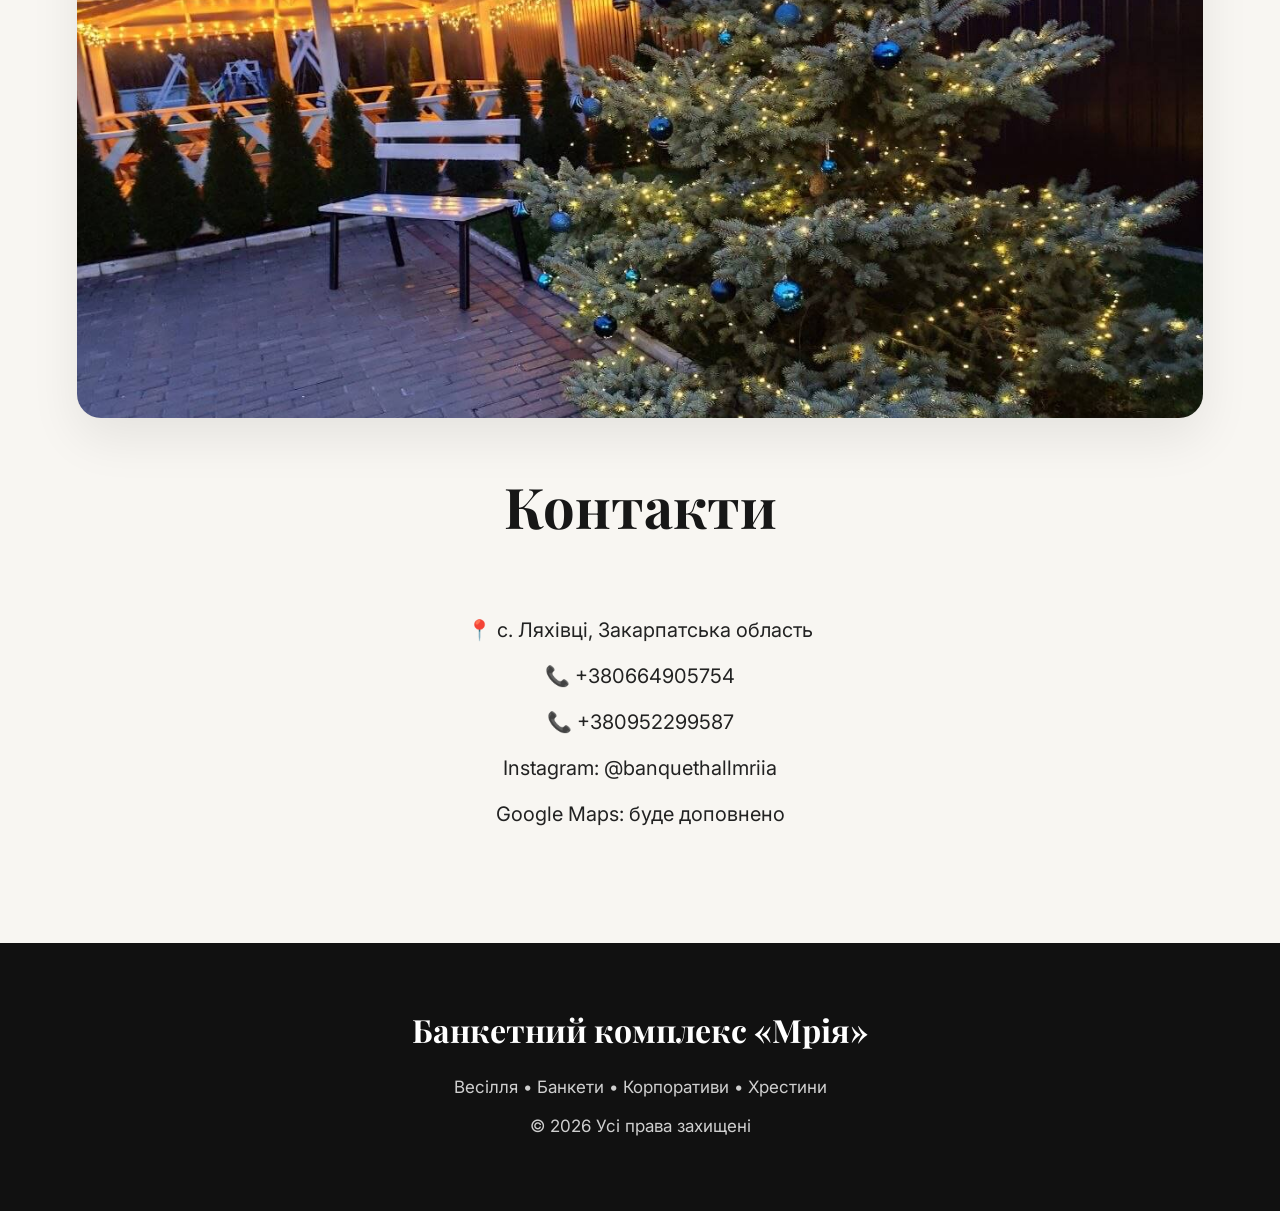
==== commit c81205a2: "Add files via upload" ====
--- a/mriia/index.html
+++ b/mriia/index.html
@@ -69,6 +69,8 @@
 
 		</nav>
 
+		<button id="theme-toggle" class="theme-toggle" aria-label="Перемкнути тему">🌙</button>
+
 	</header>
 
 
@@ -78,8 +80,10 @@
 
 		
 <div class="hero-video">
-<iframe src="https://www.youtube.com/embed/kh61ndjhx_Y?autoplay=1&mute=1&loop=1&playlist=kh61ndjhx_Y"
-title="Hero Video" allow="autoplay; fullscreen" allowfullscreen></iframe>
+<iframe src="https://www.youtube.com/embed/kh61ndjhx_Y?autoplay=1&amp;mute=1&amp;loop=1&amp;playlist=kh61ndjhx_Y&amp;rel=0&amp;modestbranding=1" 
+        title="Hero Video" 
+        allow="accelerometer; autoplay; clipboard-write; encrypted-media; gyroscope; picture-in-picture; web-share" 
+        allowfullscreen></iframe>
 </div>
 
 
@@ -466,13 +470,71 @@
 
 	<section id="video-gallery" class="fade-section">
 <h2 class="section-title">Відео комплексу</h2>
-<div class="video-grid"><div class="video-card"><iframe src="https://www.youtube.com/embed/kh61ndjhx_Y" width="100%" height="500" allowfullscreen></iframe></div>
-<div class="video-card"><iframe src="https://www.youtube.com/embed/8Uqod3XVL8Q" width="100%" height="500" allowfullscreen></iframe></div>
-<div class="video-card"><iframe src="https://www.youtube.com/embed/DqHaoTaqNmY" width="100%" height="500" allowfullscreen></iframe></div>
-<div class="video-card"><iframe src="https://www.youtube.com/embed/LU29MZ9Jsm4" width="100%" height="500" allowfullscreen></iframe></div>
-<div class="video-card"><iframe src="https://www.youtube.com/embed/G7YziW3inmI" width="100%" height="500" allowfullscreen></iframe></div>
-<div class="video-card"><iframe src="https://www.youtube.com/embed/okYxRBnVxqY" width="100%" height="500" allowfullscreen></iframe></div>
-<div class="video-card"><iframe src="https://www.youtube.com/embed/LFPaJvNmOJ4" width="100%" height="500" allowfullscreen></iframe></div></div>
+<div class="video-grid">
+  <div class="video-card">
+    <iframe src="https://www.youtube.com/embed/kh61ndjhx_Y?rel=0&amp;modestbranding=1" 
+            title="Відео комплексу Мрія" 
+            width="100%" 
+            height="320" 
+            frameborder="0" 
+            allow="accelerometer; autoplay; clipboard-write; encrypted-media; gyroscope; picture-in-picture; web-share" 
+            allowfullscreen></iframe>
+  </div>
+  <div class="video-card">
+    <iframe src="https://www.youtube.com/embed/8Uqod3XVL8Q?rel=0&amp;modestbranding=1" 
+            title="Відео комплексу Мрія" 
+            width="100%" 
+            height="320" 
+            frameborder="0" 
+            allow="accelerometer; autoplay; clipboard-write; encrypted-media; gyroscope; picture-in-picture; web-share" 
+            allowfullscreen></iframe>
+  </div>
+  <div class="video-card">
+    <iframe src="https://www.youtube.com/embed/DqHaoTaqNmY?rel=0&amp;modestbranding=1" 
+            title="Відео комплексу Мрія" 
+            width="100%" 
+            height="320" 
+            frameborder="0" 
+            allow="accelerometer; autoplay; clipboard-write; encrypted-media; gyroscope; picture-in-picture; web-share" 
+            allowfullscreen></iframe>
+  </div>
+  <div class="video-card">
+    <iframe src="https://www.youtube.com/embed/LU29MZ9Jsm4?rel=0&amp;modestbranding=1" 
+            title="Відео комплексу Мрія" 
+            width="100%" 
+            height="320" 
+            frameborder="0" 
+            allow="accelerometer; autoplay; clipboard-write; encrypted-media; gyroscope; picture-in-picture; web-share" 
+            allowfullscreen></iframe>
+  </div>
+  <div class="video-card">
+    <iframe src="https://www.youtube.com/embed/G7YziW3inmI?rel=0&amp;modestbranding=1" 
+            title="Відео комплексу Мрія" 
+            width="100%" 
+            height="320" 
+            frameborder="0" 
+            allow="accelerometer; autoplay; clipboard-write; encrypted-media; gyroscope; picture-in-picture; web-share" 
+            allowfullscreen></iframe>
+  </div>
+  <div class="video-card">
+    <iframe src="https://www.youtube.com/embed/okYxRBnVxqY?rel=0&amp;modestbranding=1" 
+            title="Відео комплексу Мрія" 
+            width="100%" 
+            height="320" 
+            frameborder="0" 
+            allow="accelerometer; autoplay; clipboard-write; encrypted-media; gyroscope; picture-in-picture; web-share" 
+            allowfullscreen></iframe>
+  </div>
+  <div class="video-card">
+    <iframe src="https://www.youtube.com/embed/LFPaJvNmOJ4?rel=0&amp;modestbranding=1" 
+            title="Відео комплексу Мрія" 
+            width="100%" 
+            height="320" 
+            frameborder="0" 
+            allow="accelerometer; autoplay; clipboard-write; encrypted-media; gyroscope; picture-in-picture; web-share" 
+            allowfullscreen></iframe>
+  </div>
+</div>
 </section>
 
 
--- a/mriia/style.css
+++ b/mriia/style.css
@@ -14,10 +14,11 @@
 
 body{
 font-family:'Inter',sans-serif;
-background:#f8f6f2;
-color:#222;
+background:var(--bg);
+color:var(--text);
 overflow-x:hidden;
 line-height:1.7;
+transition: background 0.4s ease, color 0.4s ease;
 }
 
 img{
@@ -41,23 +42,32 @@
    VARIABLES
 =================================== */
 
-:root{
-
---gold:#c9a86a;
---gold-dark:#b18d4d;
-
---dark:#171717;
-
---light:#f8f6f2;
-
---white:#ffffff;
-
---shadow:
-0 20px 50px rgba(0,0,0,.08);
-
---shadow-hover:
-0 30px 60px rgba(0,0,0,.15);
-
+:root {
+  /* Light mode (default) */
+  --gold: #c9a86a;
+  --gold-dark: #b18d4d;
+  --dark: #171717;
+  --light: #f8f6f2;
+  --white: #ffffff;
+  --text: #222;
+  --bg: #f8f6f2;
+  --card-bg: #ffffff;
+  --border: #dcdcdc;
+  --shadow: 0 20px 50px rgba(0,0,0,.08);
+  --shadow-hover: 0 30px 60px rgba(0,0,0,.15);
+}
+
+[data-theme="dark"] {
+  /* Dark mode */
+  --dark: #f0f0f0;
+  --light: #1a1a1a;
+  --white: #2a2a2a;
+  --text: #e0e0e0;
+  --bg: #121212;
+  --card-bg: #1e1e1e;
+  --border: #444;
+  --shadow: 0 20px 50px rgba(0,0,0,.4);
+  --shadow-hover: 0 30px 60px rgba(0,0,0,.6);
 }
 
 /* ===================================
@@ -201,18 +211,10 @@
 }
 
 .hero-overlay{
-
-position:absolute;
-
-inset:0;
-
-background:
-linear-gradient(
-180deg,
-rgba(0,0,0,.35),
-rgba(0,0,0,.65)
-);
-
+  position:absolute;
+  inset:0;
+  background: linear-gradient(180deg, rgba(0,0,0,.35), rgba(0,0,0,.65));
+  z-index: 1;
 }
 
 .hero-content{
@@ -348,14 +350,7 @@
 }
 
 section:nth-child(even){
-
-background:
-linear-gradient(
-180deg,
-#ffffff,
-#f8f6f2
-);
-
+background: linear-gradient(180deg, var(--card-bg), var(--bg));
 }
 
 /* ===================================
@@ -374,78 +369,71 @@
 }
 
 .stat-card{
-
-background:white;
-
+background:var(--card-bg);
 padding:40px;
-
 border-radius:24px;
-
 text-align:center;
+box-shadow:var(--shadow);
+transition:.45s;
+color: var(--text);
+}
+
+.stat-card:hover{
+
+transform:
+translateY(-8px);
+
+box-shadow:
+var(--shadow-hover);
+
+}
+
+.stat-card h3{
+
+font-size:56px;
+
+color:var(--gold);
+
+margin-bottom:10px;
+
+}
+
+.stat-card p{
+
+font-size:18px;
+
+}
+
+/* ===================================
+   ABOUT
+=================================== */
+
+.about{
+
+display:grid;
+
+grid-template-columns:
+1fr 1fr;
+
+gap:60px;
+
+align-items:center;
+
+}
+
+.about-image img{
+
+width:100%;
+
+aspect-ratio:4/3;
+
+object-fit:cover;
+
+border-radius:24px;
 
 box-shadow:
 var(--shadow);
 
-transition:.45s;
-
-}
-
-.stat-card:hover{
-
-transform:
-translateY(-8px);
-
-box-shadow:
-var(--shadow-hover);
-
-}
-
-.stat-card h3{
-
-font-size:56px;
-
-color:var(--gold);
-
-margin-bottom:10px;
-
-}
-
-.stat-card p{
-
-font-size:18px;
-
-}
-
-/* ===================================
-   ABOUT
-=================================== */
-
-.about{
-
-display:grid;
-
-grid-template-columns:
-1fr 1fr;
-
-gap:60px;
-
-align-items:center;
-
-}
-
-.about-image img{
-
-width:100%;
-
-aspect-ratio:4/3;
-
-object-fit:cover;
-
-border-radius:24px;
-
-box-shadow:
-var(--shadow);
-
 }
 
 .about-content{
@@ -486,20 +474,12 @@
 }
 
 .media-card{
-
 overflow:hidden;
-
 border-radius:24px;
-
-background:white;
-
+background:var(--card-bg);
 aspect-ratio:4/3;
-
-box-shadow:
-var(--shadow);
-
+box-shadow:var(--shadow);
 transition:.45s ease;
-
 }
 
 .media-card:hover{
@@ -605,24 +585,15 @@
 .booking input,
 .booking textarea,
 .booking select{
-
 width:100%;
-
 padding:16px;
-
 border-radius:14px;
-
-border:
-1px solid #dcdcdc;
-
+border:1px solid var(--border);
 font-size:16px;
-
 font-family:inherit;
-
-background:white;
-
+background:var(--card-bg);
+color: var(--text);
 transition:.3s;
-
 }
 
 .booking input:focus,
@@ -901,91 +872,114 @@
 }
 
 /* ===================================
+   THEME TOGGLE
+=================================== */
+
+.theme-toggle {
+  background: rgba(201, 168, 106, 0.95);
+  color: white;
+  border: none;
+  width: 48px;
+  height: 48px;
+  border-radius: 50%;
+  font-size: 24px;
+  cursor: pointer;
+  display: flex;
+  align-items: center;
+  justify-content: center;
+  backdrop-filter: blur(20px);
+  box-shadow: var(--shadow);
+  transition: all 0.3s ease;
+  margin-left: 15px;
+}
+
+.theme-toggle:hover {
+  transform: scale(1.1);
+  background: var(--gold-dark);
+}
+
+/* Dark mode adjustments for specific elements */
+[data-theme="dark"] header {
+  background: rgba(20, 20, 20, 0.85);
+}
+
+[data-theme="dark"] .hero-overlay {
+  background: linear-gradient(180deg, rgba(0,0,0,.5), rgba(0,0,0,.75));
+}
+
+[data-theme="dark"] footer {
+  background: #0a0a0a;
+}
+
+/* ===================================
    MOBILE
 =================================== */
 
+/* Improved responsiveness for tablets and laptops */
+@media(max-width:1200px){
+  section {
+    padding: 80px 5%;
+  }
+  
+  .gallery-grid,
+  .video-grid {
+    grid-template-columns: repeat(auto-fit, minmax(300px, 1fr));
+  }
+}
+
 @media(max-width:992px){
-
-.about{
-
-grid-template-columns:1fr;
-
-}
-
-.hero h1{
-
-font-size:56px;
-
-}
-
-.section-title{
-
-font-size:40px;
-
-}
-
+  .about{
+    grid-template-columns:1fr;
+  }
+
+  .hero h1{
+    font-size:56px;
+  }
+
+  .section-title{
+    font-size:40px;
+  }
 }
 
 @media(max-width:768px){
-
-header{
-
-padding:16px 5%;
-
-}
-
-nav{
-
-display:none;
-
-}
-
-.hero{
-
-height:90vh;
-
-}
-
-.hero h1{
-
-font-size:42px;
-
-}
-
-.hero p{
-
-font-size:18px;
-
-}
-
-.gallery-grid{
-
-grid-template-columns:1fr;
-
-}
-
-.video-grid{
-
-grid-template-columns:1fr;
-
-}
-
-.contact-cover img{
-
-height:300px;
-
-}
-
-.float-btn{
-
-width:58px;
-
-height:58px;
-
-font-size:24px;
-
-}
-
+  header{
+    padding:16px 5%;
+  }
+
+  nav{
+    display:none;
+  }
+
+  .hero{
+    height:90vh;
+    min-height: 650px;
+  }
+
+  .hero h1{
+    font-size:42px;
+  }
+
+  .hero p{
+    font-size:18px;
+  }
+
+  .gallery-grid,
+  .video-grid {
+    grid-template-columns: 1fr;
+    gap: 18px;
+  }
+
+  .contact-cover img{
+    height:300px;
+  }
+
+  .float-btn{
+    width:58px;
+    height:58px;
+    font-size:24px;
+  }
+
+  /* Better mobile navigation could be added later with hamburger */
 }
 
 @media(max-width:480px){
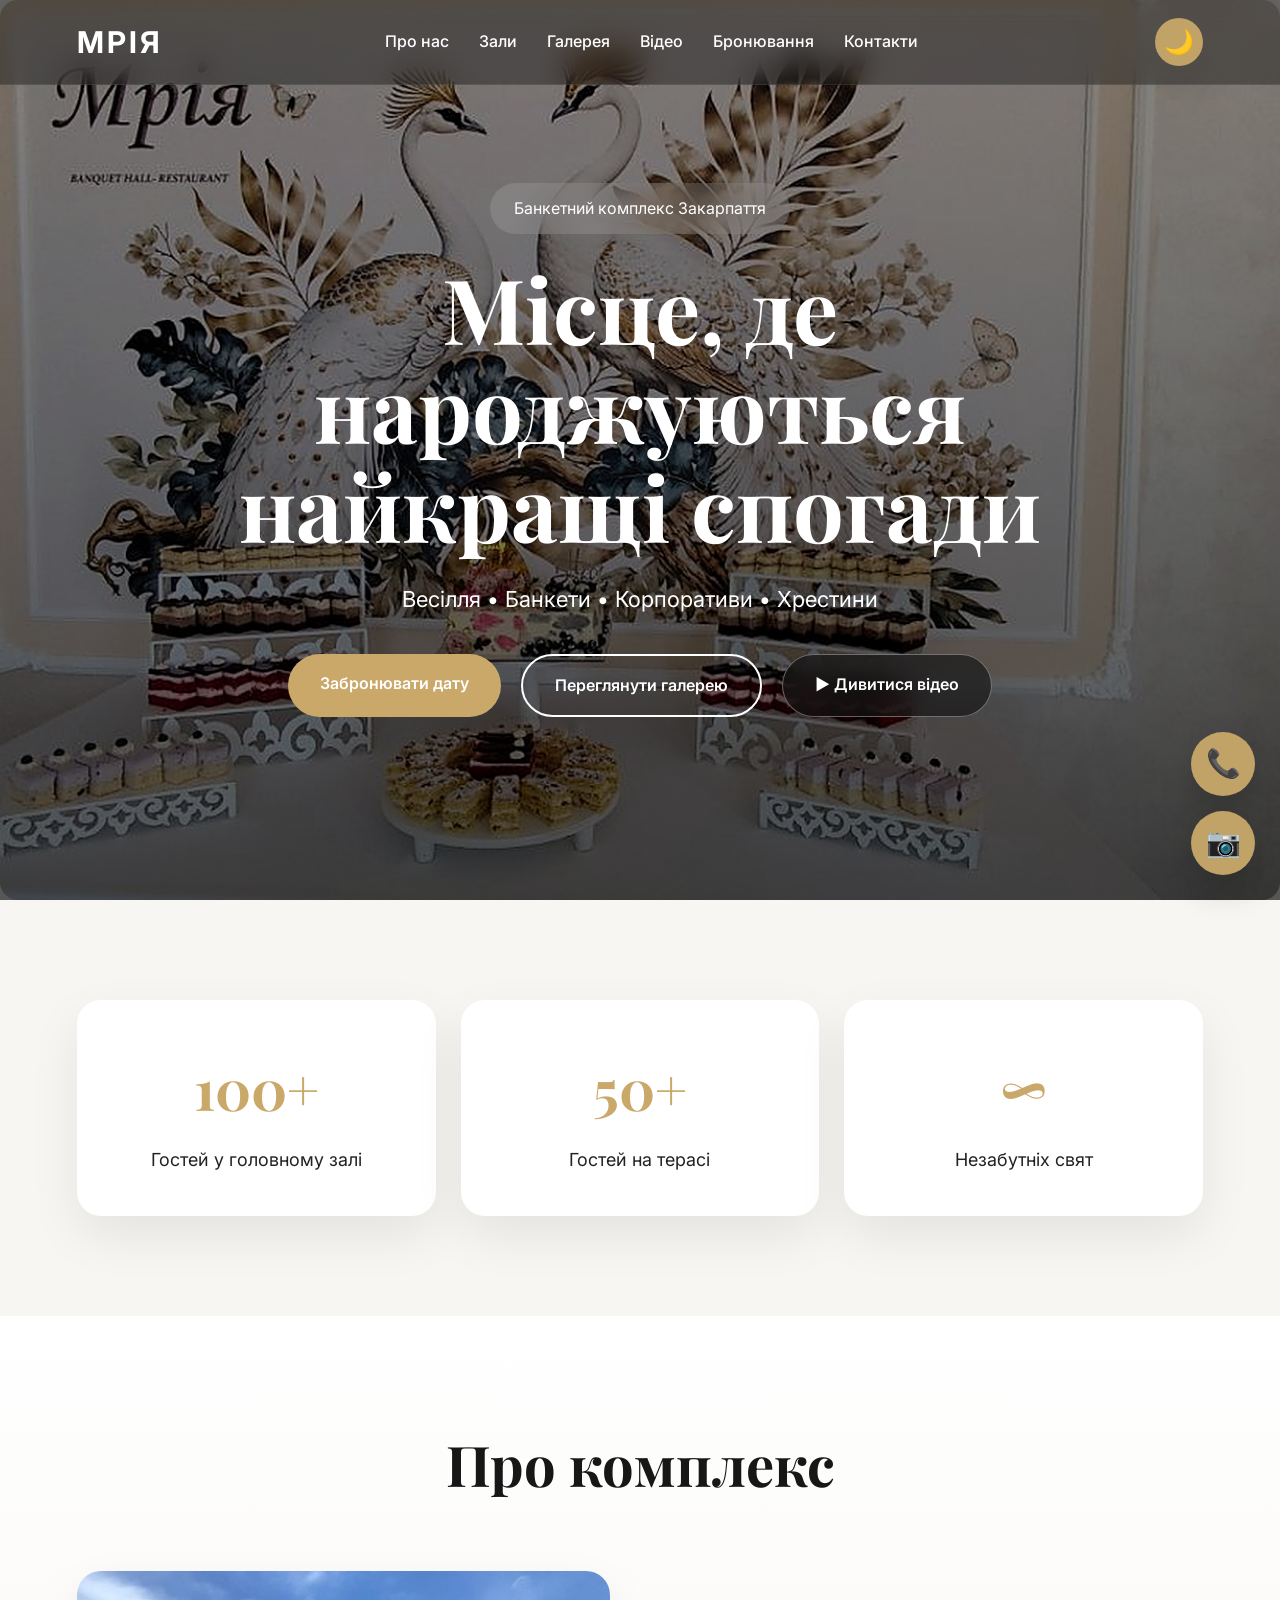
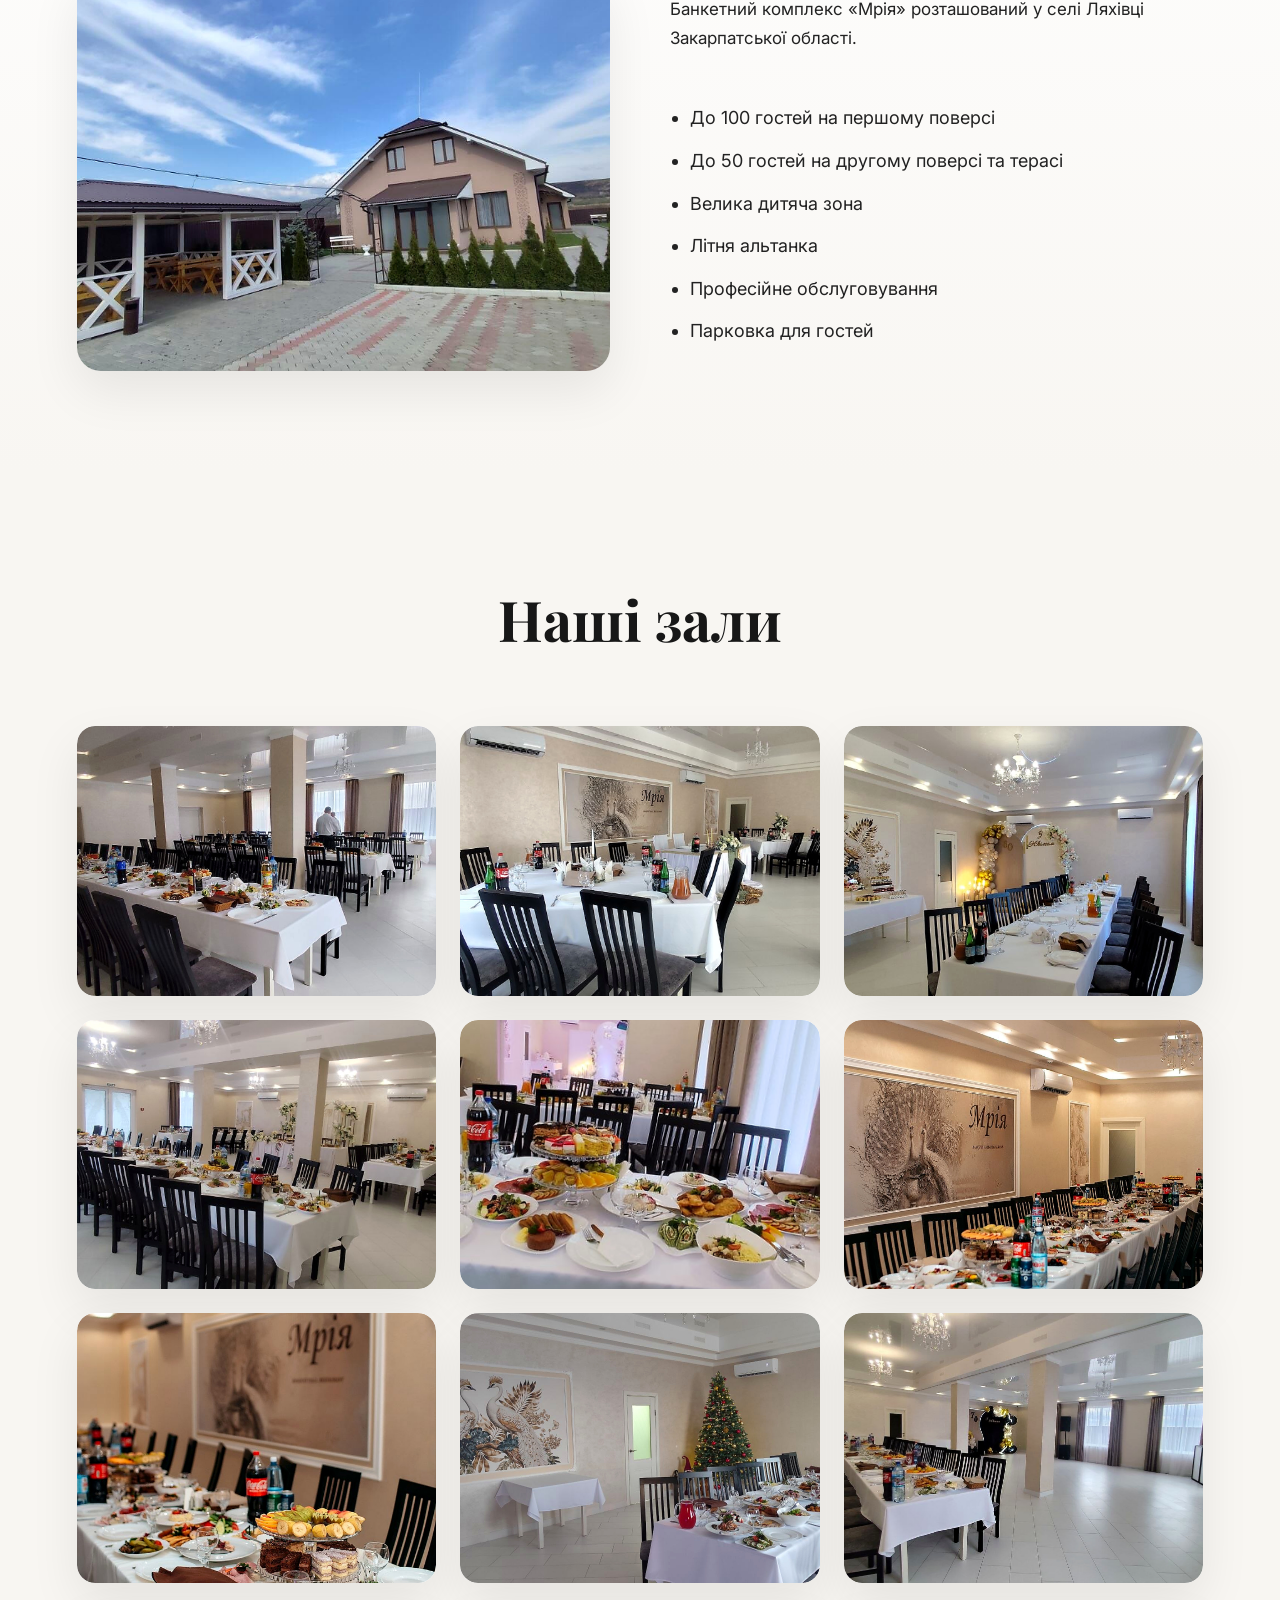
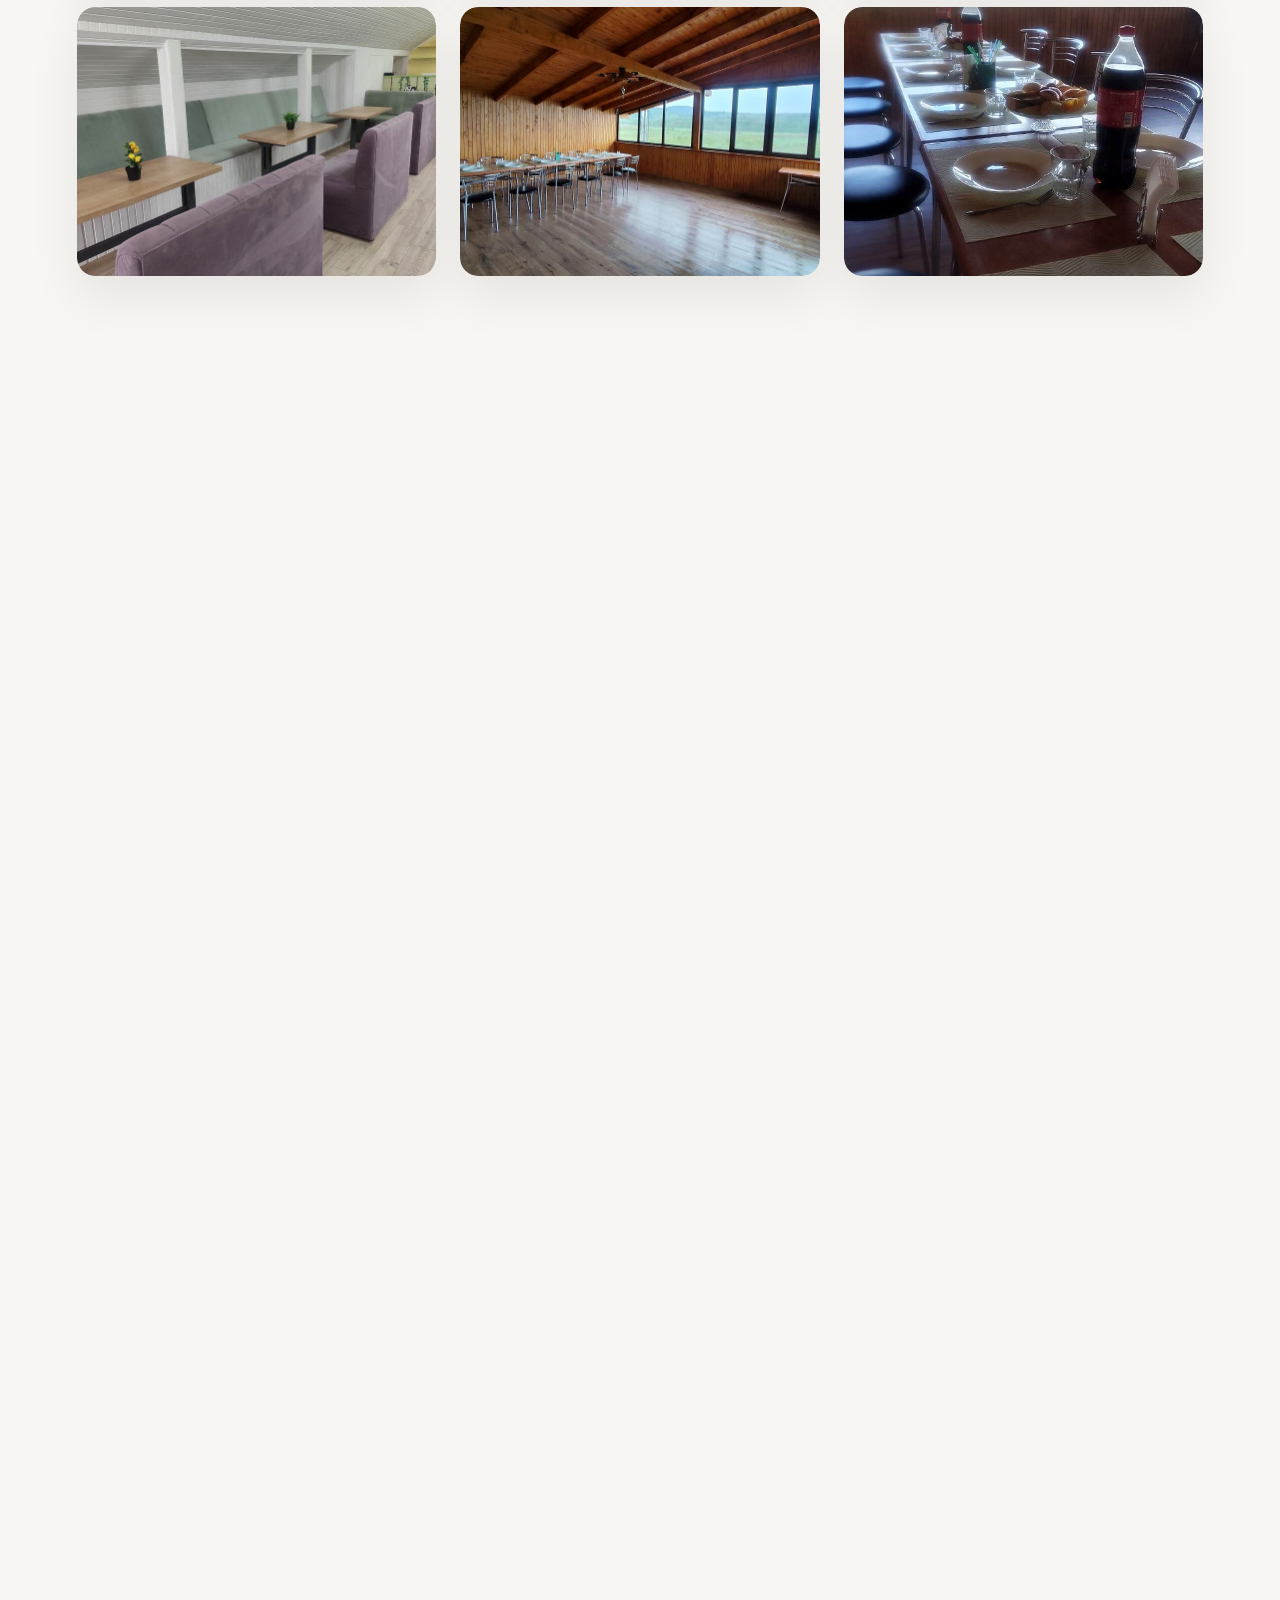
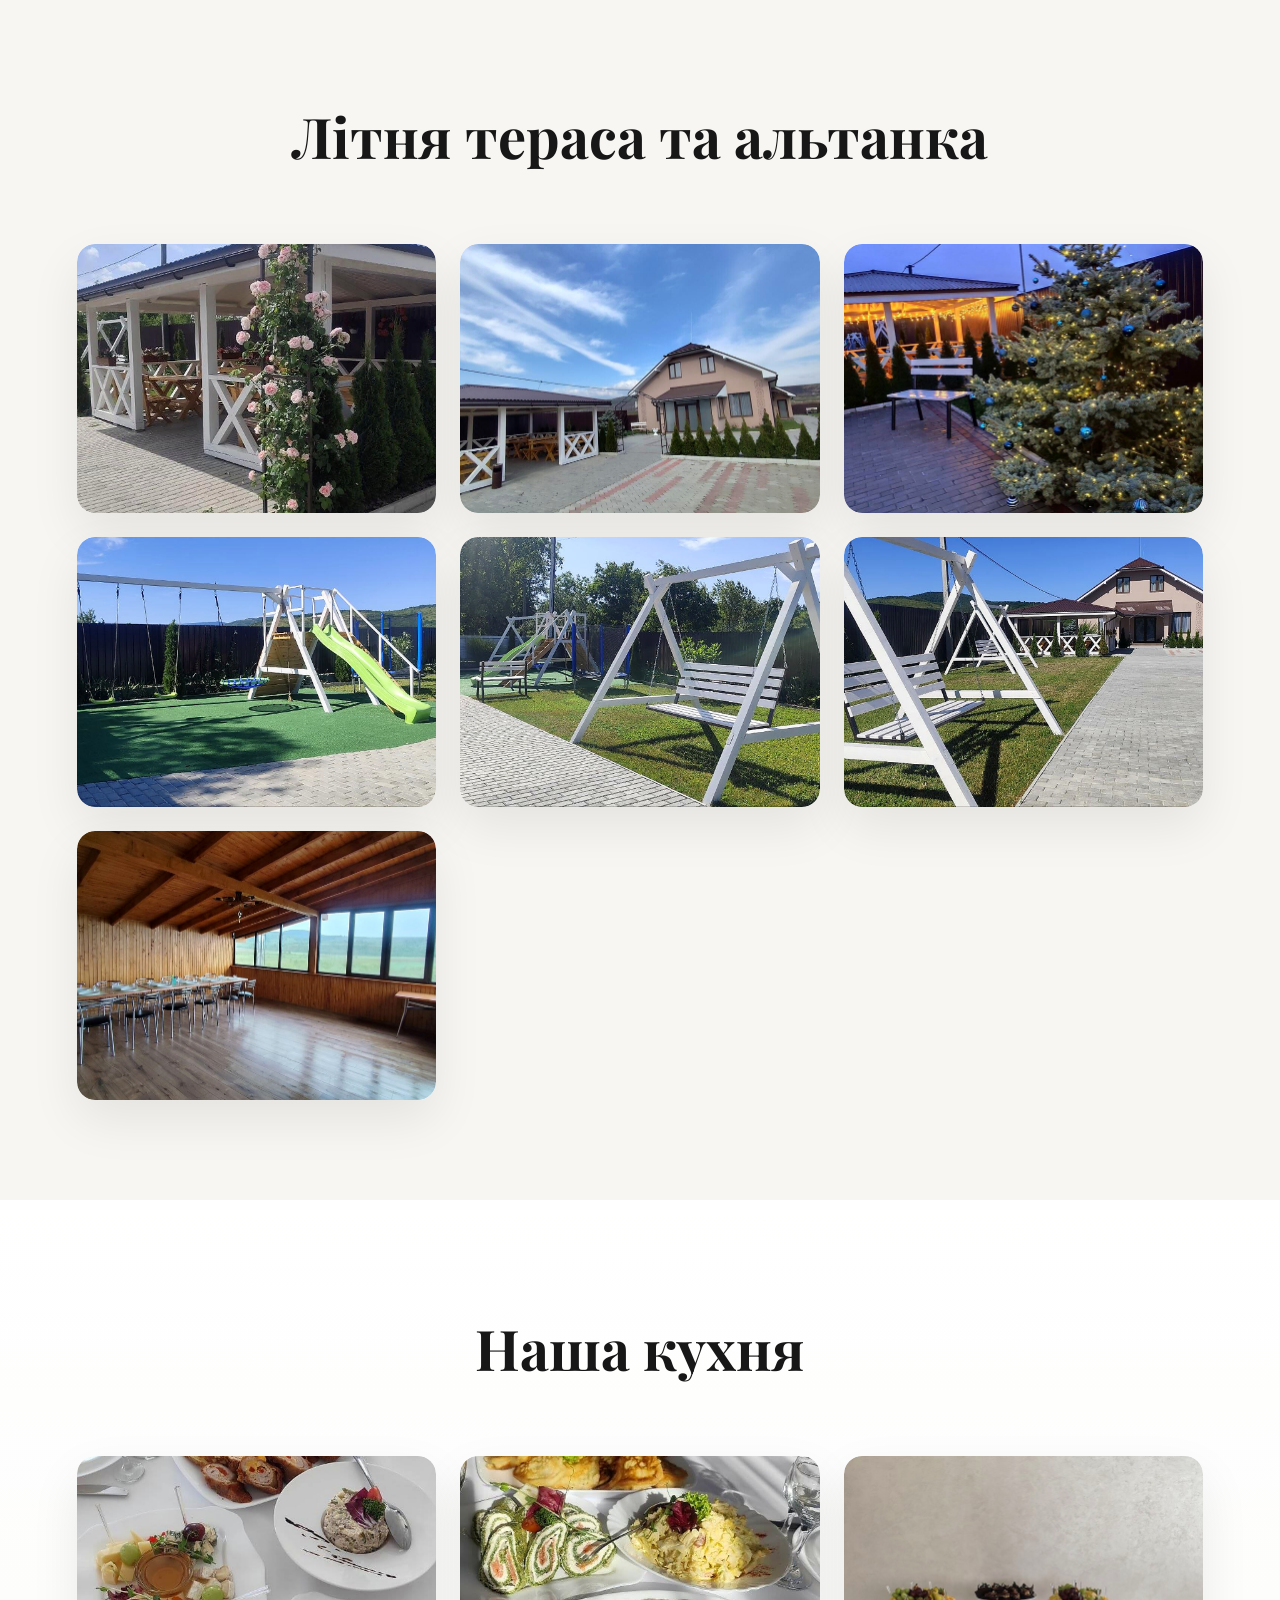
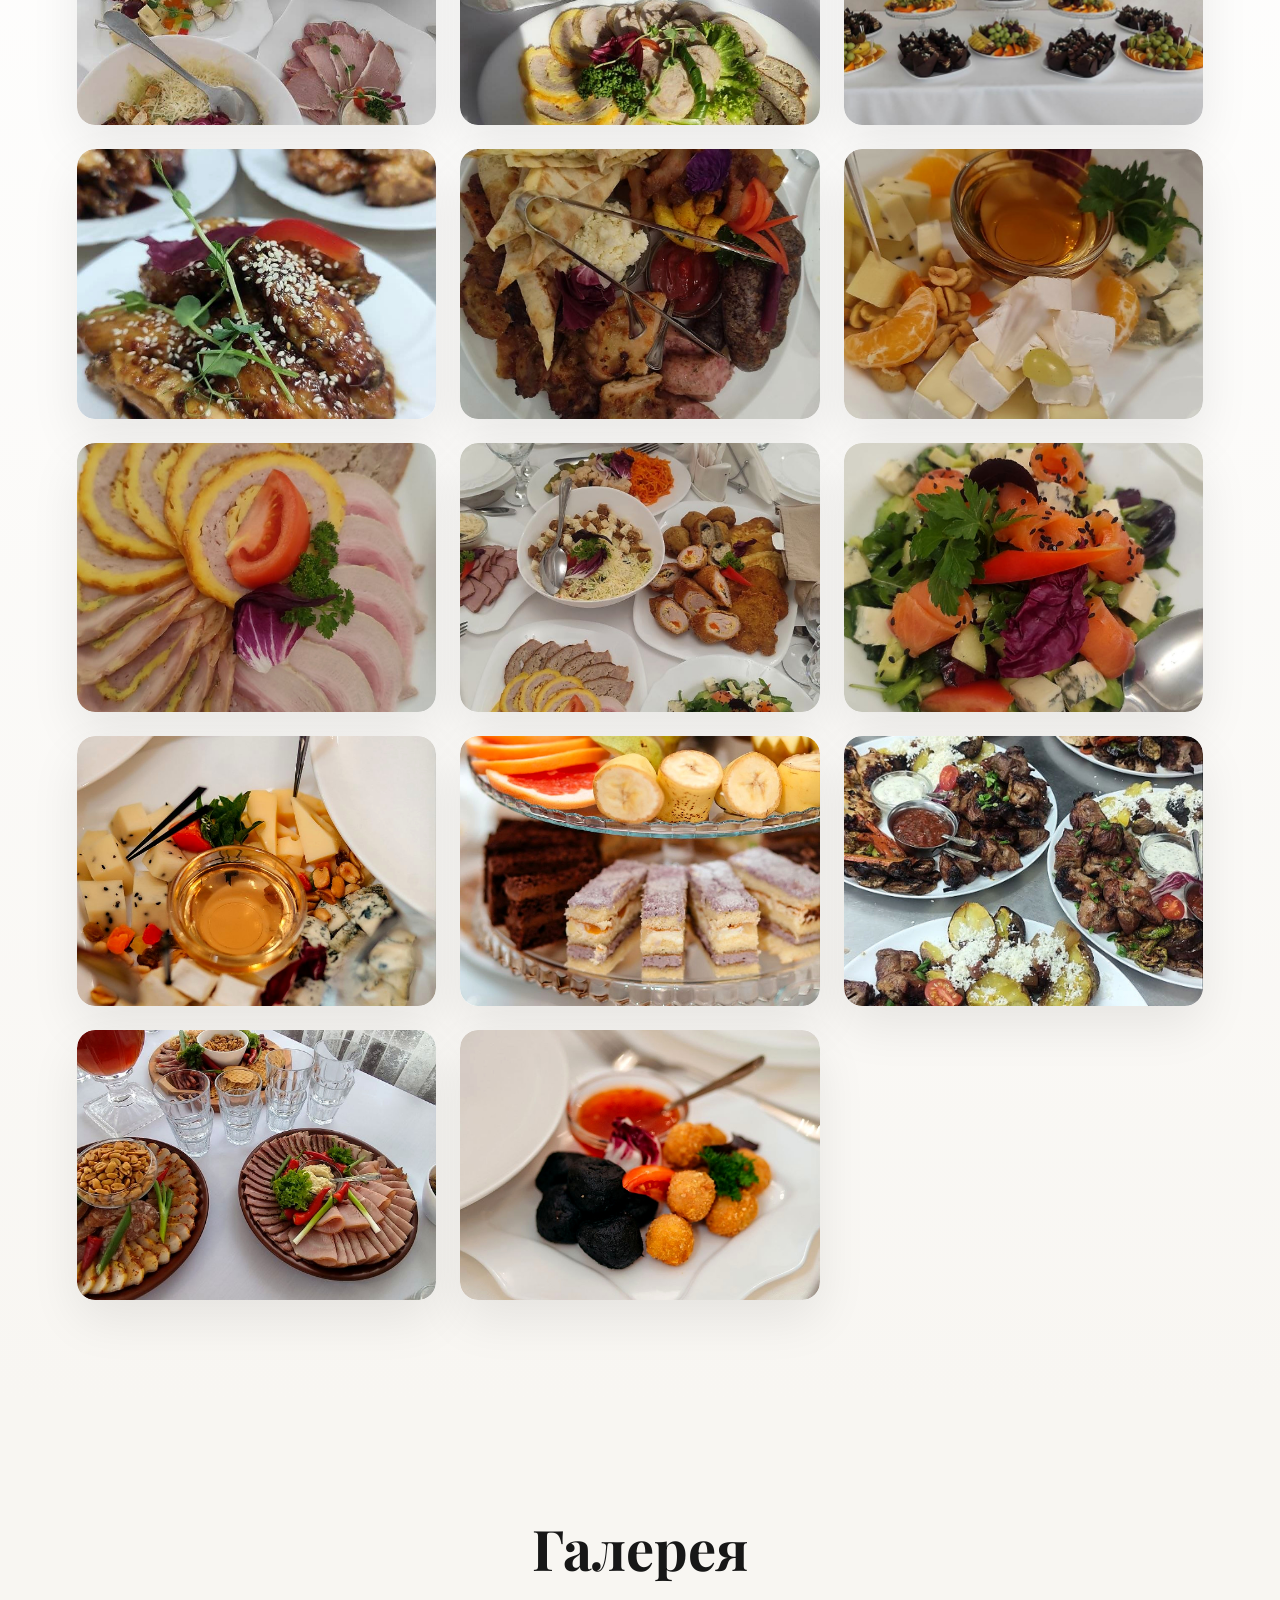
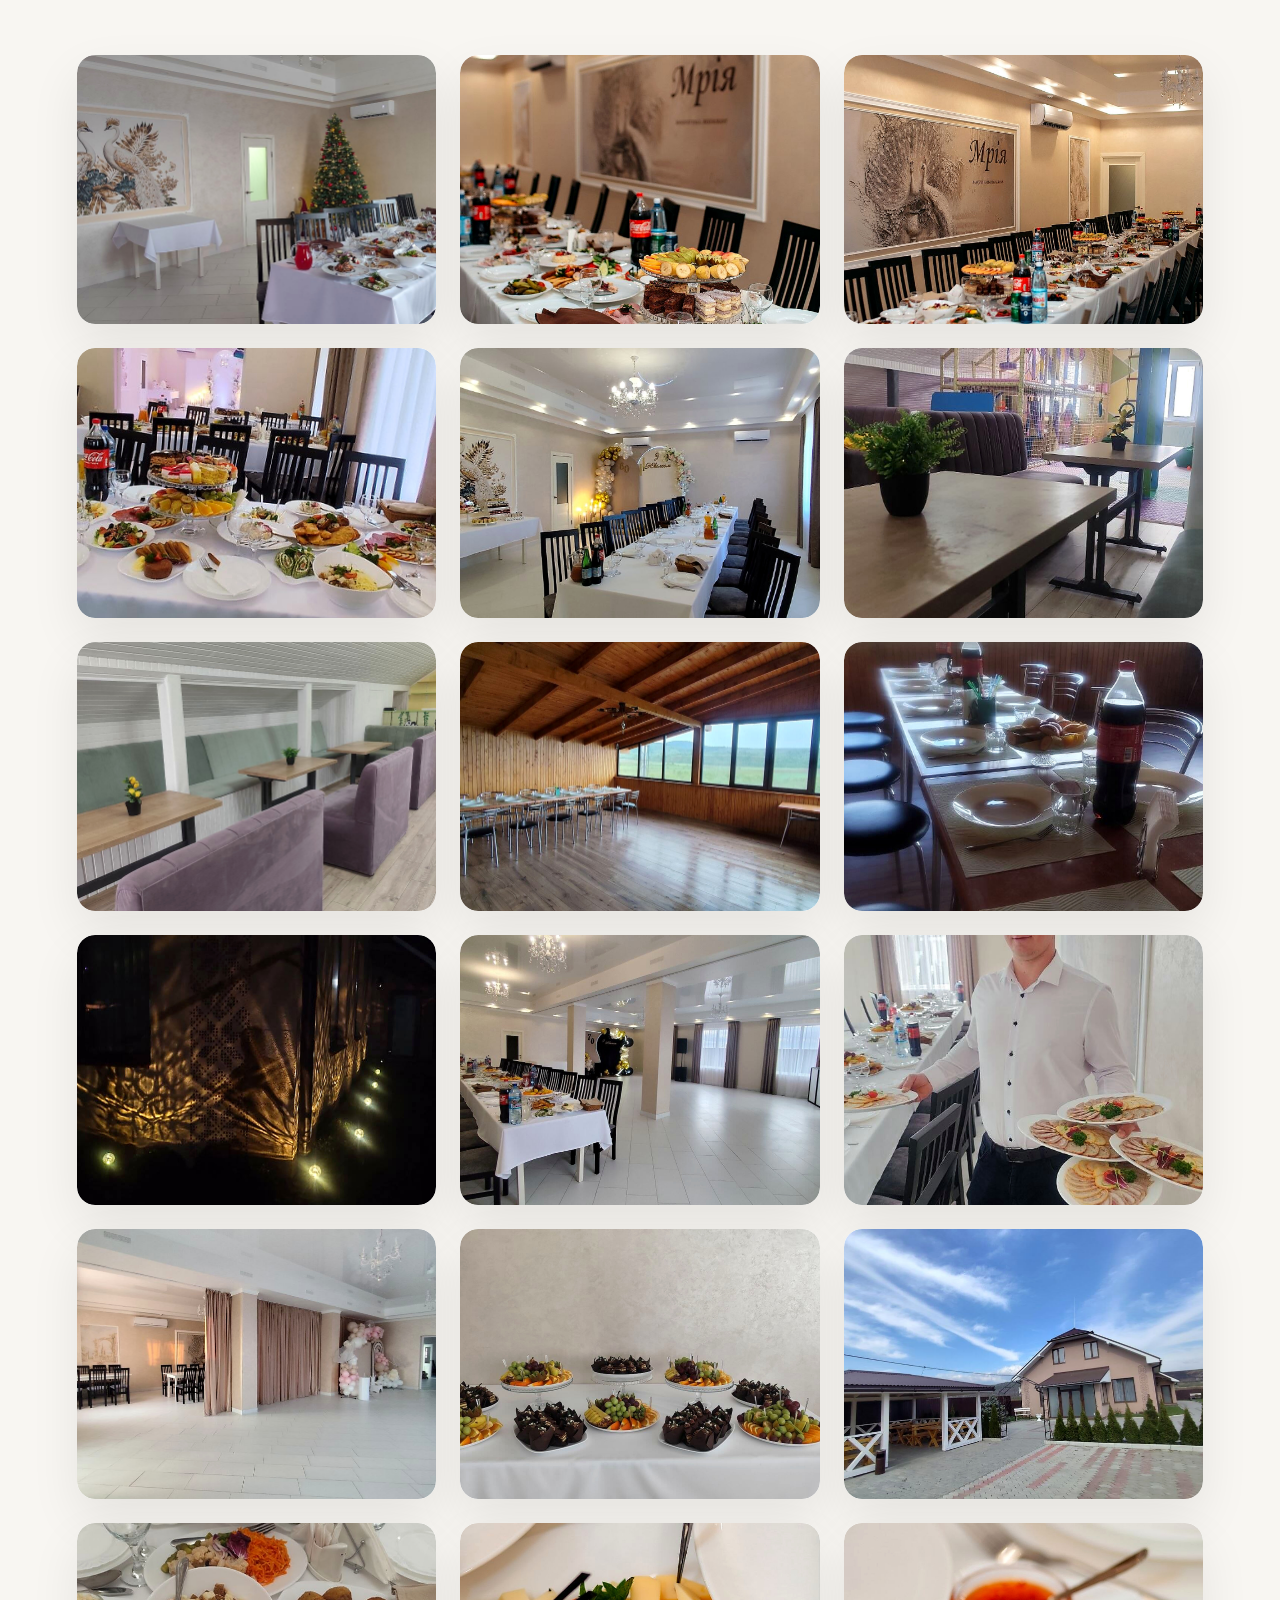
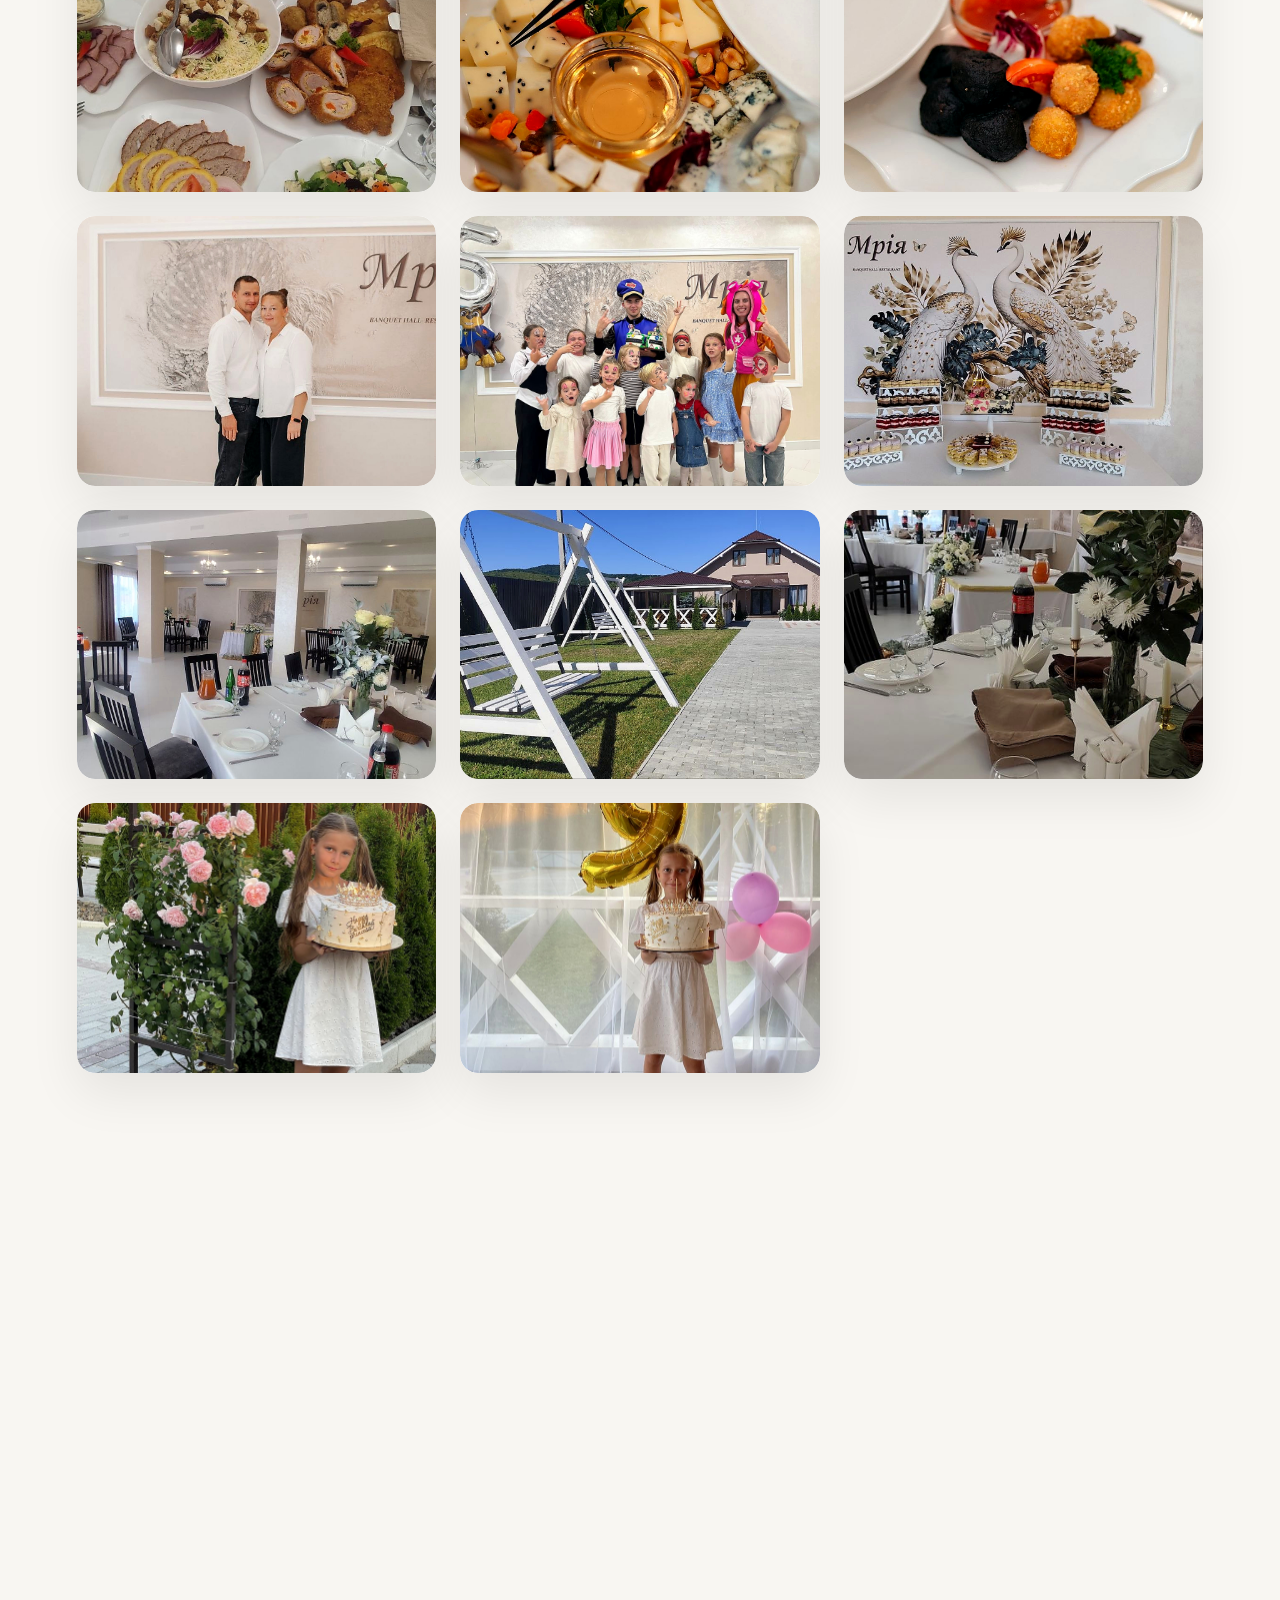
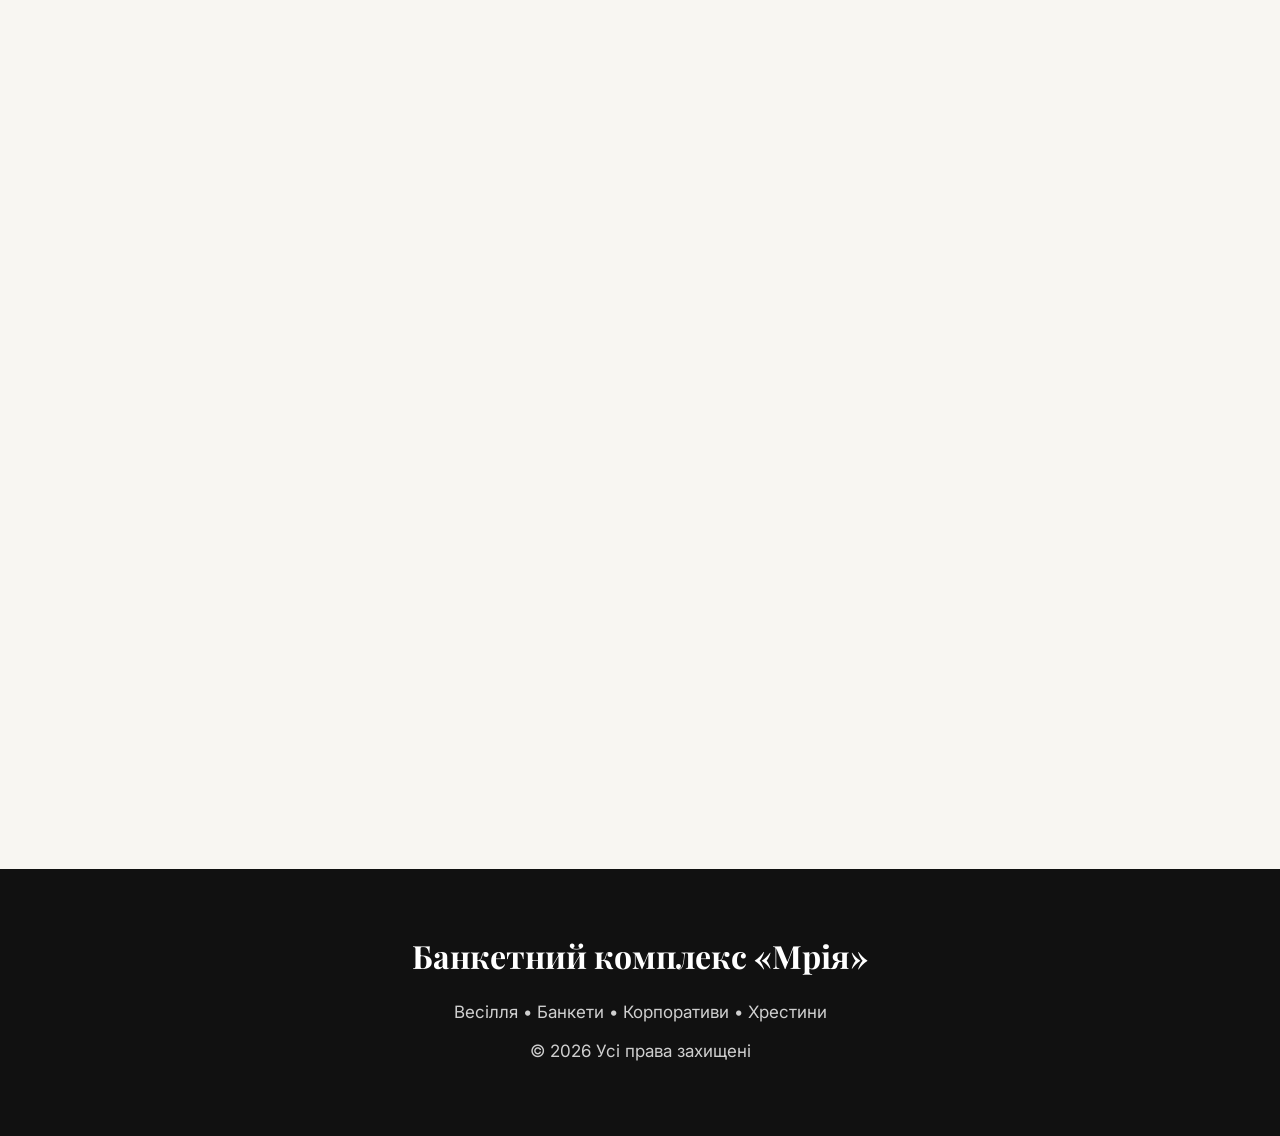
==== commit 1c46bb2e: "Add files via upload" ====
--- a/mriia/index.html
+++ b/mriia/index.html
@@ -35,13 +35,13 @@
 
 	<header>
 
-		<div class="logo">
+		<a class="logo" href="#top" aria-label="Мрія — на головну">
 
 			МРІЯ
 
-		</div>
-
-		<nav>
+		</a>
+
+		<nav id="main-nav" aria-label="Головна навігація">
 
 			<a href="#about">
 				Про нас
@@ -69,6 +69,7 @@
 
 		</nav>
 
+		<button id="menu-toggle" class="menu-toggle" type="button" aria-label="Відкрити меню" aria-expanded="false" aria-controls="main-nav"><span></span><span></span><span></span></button>
 		<button id="theme-toggle" class="theme-toggle" aria-label="Перемкнути тему">🌙</button>
 
 	</header>
@@ -76,14 +77,11 @@
 
 	<!-- HERO -->
 
-	<section class="hero">
+	<section id="top" class="hero">
 
 		
-<div class="hero-video">
-<iframe src="https://www.youtube.com/embed/kh61ndjhx_Y?autoplay=1&amp;mute=1&amp;loop=1&amp;playlist=kh61ndjhx_Y&amp;rel=0&amp;modestbranding=1" 
-        title="Hero Video" 
-        allow="accelerometer; autoplay; clipboard-write; encrypted-media; gyroscope; picture-in-picture; web-share" 
-        allowfullscreen></iframe>
+<div class="hero-video" aria-hidden="true">
+  <img src="assets/images/42.jpg" alt="">
 </div>
 
 
@@ -122,6 +120,8 @@
 					Переглянути галерею
 
 				</a>
+
+				<a href="#video-gallery" class="btn btn-video">▶ Дивитися відео</a>
 
 			</div>
 
@@ -183,7 +183,7 @@
 
 			<div class="about-image">
 
-				<img src="assets/images/9.jpg" alt="Банкетний комплекс Мрія">
+				<img src="assets/images/19.jpg" alt="Банкетний комплекс Мрія">
 
 			</div>
 
@@ -244,60 +244,95 @@
 		</h2>
 
 		<div class="gallery-grid">
-
-			<div class="media-card">
-
-				<img src="assets/images/18.jpg" loading="lazy" alt="Основний зал">
-
-			</div>
-
-			<div class="media-card">
-
-				<img src="assets/images/32.jpg" loading="lazy" alt="Святковий зал">
-
-			</div>
-
-			<div class="media-card">
-
-				<img src="assets/images/50.jpg" loading="lazy" alt="Банкетний зал">
-
-			</div>
-
-			<div class="media-card">
-
-				<img src="assets/images/51.jpg" loading="lazy" alt="Весільний зал">
-
-			</div>
-
-		</div>
-
-	</section>
-
-
-	<!-- WEDDING -->
-
-	<section id="wedding" class="fade-section">
+			<div class="media-card"><img src="assets/images/50.jpg" loading="lazy" alt="Основний банкетний зал"></div>
+			<div class="media-card"><img src="assets/images/51.jpg" loading="lazy" alt="Банкетний зал"></div>
+			<div class="media-card"><img src="assets/images/41.jpg" loading="lazy" alt="Святковий зал"></div>
+			<div class="media-card"><img src="assets/images/32.jpg" loading="lazy" alt="Інтер’єр залу"></div>
+			<div class="media-card"><img src="assets/images/35.jpg" loading="lazy" alt="Оформлення залу"></div>
+			<div class="media-card"><img src="assets/images/30.jpg" loading="lazy" alt="Банкетне оформлення"></div>
+			<div class="media-card"><img src="assets/images/27.jpg" loading="lazy" alt="Зал комплексу Мрія"></div>
+			<div class="media-card"><img src="assets/images/21.jpg" loading="lazy" alt="Святкове оформлення залу"></div>
+			<div class="media-card"><img src="assets/images/11.jpg" loading="lazy" alt="Інтер’єр комплексу"></div>
+			<div class="media-card"><img src="assets/images/4.jpg" loading="lazy" alt="Зал для урочистостей"></div>
+			<div class="media-card"><img src="assets/images/5.jpg" loading="lazy" alt="Банкетний простір"></div>
+			<div class="media-card"><img src="assets/images/6.jpg" loading="lazy" alt="Святковий простір"></div>
+		</div>
+
+	</section>
+
+
+	<!-- KIDS -->
+
+	<section id="kids" class="fade-section">
 
 		<h2 class="section-title">
 
-			Весільні події
+			Дитяча зона
 
 		</h2>
 
 		<div class="gallery-grid">
-
-			<div class="media-card">
-
-				<img src="assets/images/29.jpg" loading="lazy" alt="Весілля">
-
-			</div>
-
-			<div class="media-card">
-
-				<img src="assets/images/40.jpg" loading="lazy" alt="Весільна церемонія">
-
-			</div>
-
+			<div class="media-card"><img src="assets/images/1.jpg" loading="lazy" alt="Дитяча зона"></div>
+			<div class="media-card"><img src="assets/images/2.jpg" loading="lazy" alt="Дитяча зона комплексу"></div>
+			<div class="media-card"><img src="assets/images/4.jpg" loading="lazy" alt="Простір для дітей"></div>
+			<div class="media-card"><img src="assets/images/8.jpg" loading="lazy" alt="Дитячі розваги"></div>
+			<div class="media-card"><img src="assets/images/7.jpg" loading="lazy" alt="Ігрова зона"></div>
+			<div class="media-card"><img src="assets/images/38.jpg" loading="lazy" alt="Зона відпочинку для дітей"></div>
+			<div class="media-card"><img src="assets/images/39.jpg" loading="lazy" alt="Дитячий майданчик"></div>
+			<div class="media-card"><img src="assets/images/48.jpg" loading="lazy" alt="Розваги для дітей"></div>
+			<div class="media-card"><img src="assets/images/49.jpg" loading="lazy" alt="Дитяча локація"></div>
+		</div>
+
+	</section>
+
+
+	<!-- TERRACE -->
+
+	<section id="terrace" class="fade-section">
+
+		<h2 class="section-title">
+
+			Літня тераса та альтанка
+
+		</h2>
+
+		<div class="gallery-grid">
+			<div class="media-card"><img src="assets/images/3.jpg" loading="lazy" alt="Літня тераса"></div>
+			<div class="media-card"><img src="assets/images/19.jpg" loading="lazy" alt="Тераса комплексу"></div>
+			<div class="media-card"><img src="assets/images/20.jpg" loading="lazy" alt="Літній простір"></div>
+			<div class="media-card"><img src="assets/images/44.jpg" loading="lazy" alt="Літня альтанка"></div>
+			<div class="media-card"><img src="assets/images/45.jpg" loading="lazy" alt="Альтанка комплексу"></div>
+			<div class="media-card"><img src="assets/images/46.jpg" loading="lazy" alt="Відпочинок на терасі"></div>
+			<div class="media-card"><img src="assets/images/5.jpg" loading="lazy" alt="Тераса та альтанка"></div>
+		</div>
+
+	</section>
+
+	<!-- KITCHEN -->
+
+	<section id="kitchen" class="fade-section">
+
+		<h2 class="section-title">
+
+			Наша кухня
+
+		</h2>
+
+		<div class="gallery-grid">
+			<div class="media-card"><img src="assets/images/14.jpg" loading="lazy" alt="Страва кухні комплексу"></div>
+			<div class="media-card"><img src="assets/images/15.jpg" loading="lazy" alt="Святкова страва"></div>
+			<div class="media-card"><img src="assets/images/16.jpg" loading="lazy" alt="Банкетне меню"></div>
+			<div class="media-card"><img src="assets/images/17.jpg" loading="lazy" alt="Страва банкетного меню"></div>
+			<div class="media-card"><img src="assets/images/22.jpg" loading="lazy" alt="Кухня комплексу Мрія"></div>
+			<div class="media-card"><img src="assets/images/23.jpg" loading="lazy" alt="Святкове меню"></div>
+			<div class="media-card"><img src="assets/images/24.jpg" loading="lazy" alt="Банкетна страва"></div>
+			<div class="media-card"><img src="assets/images/25.jpg" loading="lazy" alt="Страва для гостей"></div>
+			<div class="media-card"><img src="assets/images/26.jpg" loading="lazy" alt="Страва нашої кухні"></div>
+			<div class="media-card"><img src="assets/images/28.jpg" loading="lazy" alt="Меню комплексу"></div>
+			<div class="media-card"><img src="assets/images/31.jpg" loading="lazy" alt="Частування для гостей"></div>
+			<div class="media-card"><img src="assets/images/33.jpg" loading="lazy" alt="Банкетне частування"></div>
+			<div class="media-card"><img src="assets/images/34.jpg" loading="lazy" alt="Страва святкового меню"></div>
+			<div class="media-card"><img src="assets/images/36.jpg" loading="lazy" alt="Оформлення банкетної страви"></div>
 		</div>
 
 	</section>
@@ -306,234 +341,49 @@
 	<!-- GALLERY -->
 
 	<section id="gallery" class="fade-section">
-
-		<h2 class="section-title">
-
-			Галерея
-
-		</h2>
-
+		<h2 class="section-title">Галерея</h2>
 		<div class="gallery-grid">
-
-			<div class="media-card">
-				<img src="assets/images/21.jpg" loading="lazy">
-			</div>
-
-			<div class="media-card">
-				<img src="assets/images/27.jpg" loading="lazy">
-			</div>
-
-			<div class="media-card">
-				<img src="assets/images/30.jpg" loading="lazy">
-			</div>
-
-			<div class="media-card">
-				<img src="assets/images/35.jpg" loading="lazy">
-			</div>
-
-			<div class="media-card">
-				<img src="assets/images/41.jpg" loading="lazy">
-			</div>
-
-		</div>
-
-	</section>
-
-
-	<!-- KIDS -->
-
-	<section id="kids" class="fade-section">
-
-		<h2 class="section-title">
-
-			Дитяча зона
-
-		</h2>
-
-		<div class="gallery-grid">
-
-			<div class="media-card">
-
-				<img src="assets/images/1.jpg" loading="lazy">
-
-			</div>
-
-			<div class="media-card">
-
-				<img src="assets/images/7.jpg" loading="lazy">
-
-			</div>
-
-			<div class="media-card">
-
-				<img src="assets/images/8.jpg" loading="lazy">
-
-			</div>
-
-		</div>
-
-	</section>
-
-
-	<!-- TERRACE -->
-
-	<section id="terrace" class="fade-section">
-
-		<h2 class="section-title">
-
-			Літня тераса та альтанка
-
-		</h2>
-
-		<div class="gallery-grid">
-
-			<div class="media-card">
-
-				<img src="assets/images/3.jpg" loading="lazy">
-
-			</div>
-
-			<div class="media-card">
-
-				<img src="assets/images/44.jpg" loading="lazy">
-
-			</div>
-
-			<div class="media-card">
-
-				<img src="assets/images/45.jpg" loading="lazy">
-
-			</div>
-
-		</div>
-
-	</section>
-
-	<!-- KITCHEN -->
-
-	<section id="kitchen" class="fade-section">
-
-		<h2 class="section-title">
-
-			Наша кухня
-
-		</h2>
-
-		<div class="gallery-grid">
-
-			<div class="media-card">
-				<img src="assets/images/14.jpg" loading="lazy">
-			</div>
-
-			<div class="media-card">
-				<img src="assets/images/15.jpg" loading="lazy">
-			</div>
-
-			<div class="media-card">
-				<img src="assets/images/17.jpg" loading="lazy">
-			</div>
-
-			<div class="media-card">
-				<img src="assets/images/22.jpg" loading="lazy">
-			</div>
-
-			<div class="media-card">
-				<img src="assets/images/23.jpg" loading="lazy">
-			</div>
-
-			<div class="media-card">
-				<img src="assets/images/24.jpg" loading="lazy">
-			</div>
-
-			<div class="media-card">
-				<img src="assets/images/26.jpg" loading="lazy">
-			</div>
-
-			<div class="media-card">
-				<img src="assets/images/31.jpg" loading="lazy">
-			</div>
-
-			<div class="media-card">
-				<img src="assets/images/33.jpg" loading="lazy">
-			</div>
-
-			<div class="media-card">
-				<img src="assets/images/34.jpg" loading="lazy">
-			</div>
-
-		</div>
-
-	</section>
-
+			<div class="media-card"><img src="assets/images/21.jpg" loading="lazy" alt="Банкетний комплекс Мрія — фотогалерея"></div>
+			<div class="media-card"><img src="assets/images/27.jpg" loading="lazy" alt="Банкетний комплекс Мрія — фотогалерея"></div>
+			<div class="media-card"><img src="assets/images/30.jpg" loading="lazy" alt="Банкетний комплекс Мрія — фотогалерея"></div>
+			<div class="media-card"><img src="assets/images/35.jpg" loading="lazy" alt="Банкетний комплекс Мрія — фотогалерея"></div>
+			<div class="media-card"><img src="assets/images/41.jpg" loading="lazy" alt="Банкетний комплекс Мрія — фотогалерея"></div>
+			<div class="media-card"><img src="assets/images/2.jpg" loading="lazy" alt="Банкетний комплекс Мрія — фотогалерея"></div>
+			<div class="media-card"><img src="assets/images/4.jpg" loading="lazy" alt="Банкетний комплекс Мрія — фотогалерея"></div>
+			<div class="media-card"><img src="assets/images/5.jpg" loading="lazy" alt="Банкетний комплекс Мрія — фотогалерея"></div>
+			<div class="media-card"><img src="assets/images/6.jpg" loading="lazy" alt="Банкетний комплекс Мрія — фотогалерея"></div>
+			<div class="media-card"><img src="assets/images/10.jpg" loading="lazy" alt="Банкетний комплекс Мрія — фотогалерея"></div>
+			<div class="media-card"><img src="assets/images/11.jpg" loading="lazy" alt="Банкетний комплекс Мрія — фотогалерея"></div>
+			<div class="media-card"><img src="assets/images/12.jpg" loading="lazy" alt="Банкетний комплекс Мрія — фотогалерея"></div>
+			<div class="media-card"><img src="assets/images/13.jpg" loading="lazy" alt="Банкетний комплекс Мрія — фотогалерея"></div>
+			<div class="media-card"><img src="assets/images/16.jpg" loading="lazy" alt="Банкетний комплекс Мрія — фотогалерея"></div>
+			<div class="media-card"><img src="assets/images/19.jpg" loading="lazy" alt="Банкетний комплекс Мрія — фотогалерея"></div>
+			<div class="media-card"><img src="assets/images/25.jpg" loading="lazy" alt="Банкетний комплекс Мрія — фотогалерея"></div>
+			<div class="media-card"><img src="assets/images/28.jpg" loading="lazy" alt="Банкетний комплекс Мрія — фотогалерея"></div>
+			<div class="media-card"><img src="assets/images/36.jpg" loading="lazy" alt="Банкетний комплекс Мрія — фотогалерея"></div>
+			<div class="media-card"><img src="assets/images/37.jpg" loading="lazy" alt="Банкетний комплекс Мрія — фотогалерея"></div>
+			<div class="media-card"><img src="assets/images/39.jpg" loading="lazy" alt="Банкетний комплекс Мрія — фотогалерея"></div>
+			<div class="media-card"><img src="assets/images/42.jpg" loading="lazy" alt="Банкетний комплекс Мрія — фотогалерея"></div>
+			<div class="media-card"><img src="assets/images/43.jpg" loading="lazy" alt="Банкетний комплекс Мрія — фотогалерея"></div>
+			<div class="media-card"><img src="assets/images/46.jpg" loading="lazy" alt="Банкетний комплекс Мрія — фотогалерея"></div>
+			<div class="media-card"><img src="assets/images/47.jpg" loading="lazy" alt="Банкетний комплекс Мрія — фотогалерея"></div>
+			<div class="media-card"><img src="assets/images/48.jpg" loading="lazy" alt="Банкетний комплекс Мрія — фотогалерея"></div>
+			<div class="media-card"><img src="assets/images/49.jpg" loading="lazy" alt="Банкетний комплекс Мрія — фотогалерея"></div>
+		</div>
+	</section>
 
 	<!-- VIDEO GALLERY -->
 
 	<section id="video-gallery" class="fade-section">
 <h2 class="section-title">Відео комплексу</h2>
 <div class="video-grid">
-  <div class="video-card">
-    <iframe src="https://www.youtube.com/embed/kh61ndjhx_Y?rel=0&amp;modestbranding=1" 
-            title="Відео комплексу Мрія" 
-            width="100%" 
-            height="320" 
-            frameborder="0" 
-            allow="accelerometer; autoplay; clipboard-write; encrypted-media; gyroscope; picture-in-picture; web-share" 
-            allowfullscreen></iframe>
-  </div>
-  <div class="video-card">
-    <iframe src="https://www.youtube.com/embed/8Uqod3XVL8Q?rel=0&amp;modestbranding=1" 
-            title="Відео комплексу Мрія" 
-            width="100%" 
-            height="320" 
-            frameborder="0" 
-            allow="accelerometer; autoplay; clipboard-write; encrypted-media; gyroscope; picture-in-picture; web-share" 
-            allowfullscreen></iframe>
-  </div>
-  <div class="video-card">
-    <iframe src="https://www.youtube.com/embed/DqHaoTaqNmY?rel=0&amp;modestbranding=1" 
-            title="Відео комплексу Мрія" 
-            width="100%" 
-            height="320" 
-            frameborder="0" 
-            allow="accelerometer; autoplay; clipboard-write; encrypted-media; gyroscope; picture-in-picture; web-share" 
-            allowfullscreen></iframe>
-  </div>
-  <div class="video-card">
-    <iframe src="https://www.youtube.com/embed/LU29MZ9Jsm4?rel=0&amp;modestbranding=1" 
-            title="Відео комплексу Мрія" 
-            width="100%" 
-            height="320" 
-            frameborder="0" 
-            allow="accelerometer; autoplay; clipboard-write; encrypted-media; gyroscope; picture-in-picture; web-share" 
-            allowfullscreen></iframe>
-  </div>
-  <div class="video-card">
-    <iframe src="https://www.youtube.com/embed/G7YziW3inmI?rel=0&amp;modestbranding=1" 
-            title="Відео комплексу Мрія" 
-            width="100%" 
-            height="320" 
-            frameborder="0" 
-            allow="accelerometer; autoplay; clipboard-write; encrypted-media; gyroscope; picture-in-picture; web-share" 
-            allowfullscreen></iframe>
-  </div>
-  <div class="video-card">
-    <iframe src="https://www.youtube.com/embed/okYxRBnVxqY?rel=0&amp;modestbranding=1" 
-            title="Відео комплексу Мрія" 
-            width="100%" 
-            height="320" 
-            frameborder="0" 
-            allow="accelerometer; autoplay; clipboard-write; encrypted-media; gyroscope; picture-in-picture; web-share" 
-            allowfullscreen></iframe>
-  </div>
-  <div class="video-card">
-    <iframe src="https://www.youtube.com/embed/LFPaJvNmOJ4?rel=0&amp;modestbranding=1" 
-            title="Відео комплексу Мрія" 
-            width="100%" 
-            height="320" 
-            frameborder="0" 
-            allow="accelerometer; autoplay; clipboard-write; encrypted-media; gyroscope; picture-in-picture; web-share" 
-            allowfullscreen></iframe>
-  </div>
+  <a class="video-card" href="https://www.youtube.com/watch?v=kh61ndjhx_Y" target="_blank" rel="noopener noreferrer" aria-label="Відкрити відео комплексу Мрія на YouTube"><img src="https://i.ytimg.com/vi/kh61ndjhx_Y/hqdefault.jpg" loading="lazy" alt="Відео комплексу Мрія"><span class="video-play">▶</span><span class="video-link">Дивитися на YouTube ↗</span></a>
+  <a class="video-card" href="https://www.youtube.com/watch?v=8Uqod3XVL8Q" target="_blank" rel="noopener noreferrer" aria-label="Відкрити відео комплексу Мрія на YouTube"><img src="https://i.ytimg.com/vi/8Uqod3XVL8Q/hqdefault.jpg" loading="lazy" alt="Відео комплексу Мрія"><span class="video-play">▶</span><span class="video-link">Дивитися на YouTube ↗</span></a>
+  <a class="video-card" href="https://www.youtube.com/watch?v=DqHaoTaqNmY" target="_blank" rel="noopener noreferrer" aria-label="Відкрити відео комплексу Мрія на YouTube"><img src="https://i.ytimg.com/vi/DqHaoTaqNmY/hqdefault.jpg" loading="lazy" alt="Відео комплексу Мрія"><span class="video-play">▶</span><span class="video-link">Дивитися на YouTube ↗</span></a>
+  <a class="video-card" href="https://www.youtube.com/watch?v=LU29MZ9Jsm4" target="_blank" rel="noopener noreferrer" aria-label="Відкрити відео комплексу Мрія на YouTube"><img src="https://i.ytimg.com/vi/LU29MZ9Jsm4/hqdefault.jpg" loading="lazy" alt="Відео комплексу Мрія"><span class="video-play">▶</span><span class="video-link">Дивитися на YouTube ↗</span></a>
+  <a class="video-card" href="https://www.youtube.com/watch?v=G7YziW3inmI" target="_blank" rel="noopener noreferrer" aria-label="Відкрити відео комплексу Мрія на YouTube"><img src="https://i.ytimg.com/vi/G7YziW3inmI/hqdefault.jpg" loading="lazy" alt="Відео комплексу Мрія"><span class="video-play">▶</span><span class="video-link">Дивитися на YouTube ↗</span></a>
+  <a class="video-card" href="https://www.youtube.com/watch?v=okYxRBnVxqY" target="_blank" rel="noopener noreferrer" aria-label="Відкрити відео комплексу Мрія на YouTube"><img src="https://i.ytimg.com/vi/okYxRBnVxqY/hqdefault.jpg" loading="lazy" alt="Відео комплексу Мрія"><span class="video-play">▶</span><span class="video-link">Дивитися на YouTube ↗</span></a>
+  <a class="video-card" href="https://www.youtube.com/watch?v=LFPaJvNmOJ4" target="_blank" rel="noopener noreferrer" aria-label="Відкрити відео комплексу Мрія на YouTube"><img src="https://i.ytimg.com/vi/LFPaJvNmOJ4/hqdefault.jpg" loading="lazy" alt="Відео комплексу Мрія"><span class="video-play">▶</span><span class="video-link">Дивитися на YouTube ↗</span></a>
 </div>
 </section>
 
@@ -548,19 +398,31 @@
 
 		</h2>
 
-		<form>
-
-			<input type="text" placeholder="Ваше ім'я" required>
-
-			<input type="tel" placeholder="Телефон" required>
-
-			<input type="date" required>
-
-			<input type="number" placeholder="Кількість гостей">
-
-			<select>
-
-				<option>
+		<form id="booking-form" action="https://formsubmit.co/navov0322@gmail.com" method="POST">
+			<input type="hidden" name="_subject" value="Нова заявка з сайту «Мрія»">
+			<input type="hidden" name="_template" value="table">
+			<input type="hidden" name="_autoresponse" value="Дякуємо за вашу заявку до банкетного комплексу «Мрія». Ми зв’яжемося з вами найближчим часом.">
+			<input type="text" name="_honey" class="form-honey" tabindex="-1" autocomplete="off" aria-hidden="true">
+
+			<label class="sr-only" for="booking-name">Ваше ім'я</label>
+			<input id="booking-name" name="name" type="text" placeholder="Ваше ім'я" autocomplete="name" required>
+
+			<label class="sr-only" for="booking-phone">Телефон</label>
+			<input id="booking-phone" name="phone" type="tel" placeholder="Телефон" autocomplete="tel" inputmode="tel" required>
+
+			<label class="sr-only" for="booking-email">Електронна пошта</label>
+			<input id="booking-email" name="email" type="email" placeholder="Ваш email (необов’язково)" autocomplete="email">
+
+			<label class="sr-only" for="booking-date">Дата події</label>
+			<input id="booking-date" name="date" type="date" required>
+
+			<label class="sr-only" for="booking-guests">Кількість гостей</label>
+			<input id="booking-guests" name="guests" type="number" min="1" max="200" placeholder="Кількість гостей">
+
+			<label class="sr-only" for="booking-event">Тип події</label>
+			<select id="booking-event" name="event" required>
+
+				<option value="" selected disabled>
 					Оберіть тип події
 				</option>
 
@@ -586,9 +448,10 @@
 
 			</select>
 
-			<textarea rows="5" placeholder="Додаткова інформація"></textarea>
-
-			<button type="submit">
+			<label class="sr-only" for="booking-message">Додаткова інформація</label>
+			<textarea id="booking-message" name="message" rows="5" placeholder="Додаткова інформація"></textarea>
+
+			<button type="submit" id="booking-submit">
 
 				Надіслати заявку
 
@@ -596,12 +459,7 @@
 
 		</form>
 
-		<p class="booking-note">
-
-			Онлайн календар зайнятих дат —
-			буде доповнено.
-
-		</p>
+		<p id="booking-status" class="booking-note" role="status" aria-live="polite">Заявка буде надіслана безпосередньо на електронну пошту комплексу.</p>
 
 	</section>
 
@@ -612,7 +470,7 @@
 
 		<div class="contact-cover">
 
-			<img src="assets/images/20.jpg" alt="Банкетний комплекс Мрія">
+			<img src="assets/images/12.jpg" alt="Банкетний комплекс Мрія — контакти">
 
 		</div>
 
@@ -631,109 +489,68 @@
 
 			</p>
 
+			<p>📞 <a href="tel:+380664905754">+38 (066) 490-57-54</a></p>
+
+			<p>📞 <a href="tel:+380952299587">+38 (095) 229-95-87</a></p>
+
+			<p>Instagram: <a href="https://www.instagram.com/banquethallmriia/" target="_blank" rel="noopener noreferrer">@banquethallmriia</a></p>
+
+			<p>🗺️ <a href="https://maps.app.goo.gl/qt93JhkRhvBD6qRw7" target="_blank" rel="noopener noreferrer">Відкрити точне розташування в Google Maps</a></p>
+
+		</div>
+
+	</section>
+
+
+	<!-- FLOATING BUTTONS -->
+
+	<div class="floating-buttons">
+
+		<a href="tel:+380664905754" class="float-btn" aria-label="Зателефонувати">
+
+			📞
+
+		</a>
+
+		<a href="https://www.instagram.com/banquethallmriia/" target="_blank" rel="noopener noreferrer" class="float-btn" aria-label="Відкрити Instagram">
+
+			📷
+
+		</a>
+
+	</div>
+
+
+	<footer>
+
+		<div class="footer-content">
+
+			<h3>
+
+				Банкетний комплекс «Мрія»
+
+			</h3>
+
 			<p>
 
-				📞 +380664905754
+				Весілля • Банкети • Корпоративи • Хрестини
 
 			</p>
 
 			<p>
 
-				📞 +380952299587
+				© 2026 Усі права захищені
 
 			</p>
 
-			<p>
-
-				Instagram:
-				@banquethallmriia
-
-			</p>
-
-			<p>
-
-				Google Maps:
-				буде доповнено
-
-			</p>
-
-		</div>
-
-	</section>
-
-
-	<!-- FLOATING BUTTONS -->
-
-	<div class="floating-buttons">
-
-		<a href="tel:+380664905754" class="float-btn">
-
-			📞
-
-		</a>
-
-		<a href="https://www.instagram.com/banquethallmriia/" target="_blank" class="float-btn">
-
-			📷
-
-		</a>
-
-	</div>
-
-
-	<footer>
-
-		<div class="footer-content">
-
-			<h3>
-
-				Банкетний комплекс «Мрія»
-
-			</h3>
-
-			<p>
-
-				Весілля • Банкети • Корпоративи • Хрестини
-
-			</p>
-
-			<p>
-
-				© 2026 Усі права захищені
-
-			</p>
-
 		</div>
 
 	</footer>
 
 
-	<script>
-
-		const observer =
-			new IntersectionObserver((entries) => {
-
-				entries.forEach(entry => {
-
-					if (entry.isIntersecting) {
-
-						entry.target.classList.add("show");
-
-					}
-
-				});
-
-			}, {
-				threshold: 0.15
-			});
-
-		document
-			.querySelectorAll(".fade-section")
-			.forEach(el => observer.observe(el));
-
-	</script>
+	<script src="script.js" defer></script>
 
 
 </body>
 
-</html>+</html>
--- a/mriia/style.css
+++ b/mriia/style.css
@@ -33,6 +33,10 @@
 a{
 text-decoration:none;
 }
+
+button, a { -webkit-tap-highlight-color: transparent; }
+
+.sr-only{position:absolute;width:1px;height:1px;padding:0;margin:-1px;overflow:hidden;clip:rect(0,0,0,0);white-space:nowrap;border:0;}
 
 ul{
 padding-left:20px;
@@ -147,6 +151,8 @@
 
 color:white;
 
+line-height:1;
+
 }
 
 nav{
@@ -172,6 +178,11 @@
 color:var(--gold);
 
 }
+
+nav a:focus-visible,.contacts a:focus-visible,.btn:focus-visible,.float-btn:focus-visible,button:focus-visible{outline:3px solid var(--gold);outline-offset:4px;}
+
+.menu-toggle{display:none;background:transparent;border:0;width:44px;height:44px;padding:10px;cursor:pointer;}
+.menu-toggle span{display:block;width:24px;height:2px;margin:5px auto;background:#fff;transition:.25s;}
 
 /* ===================================
    HERO
@@ -209,6 +220,8 @@
 heroZoom 20s linear infinite alternate;
 
 }
+
+.hero-video img{width:100%;height:100%;object-fit:cover;}
 
 .hero-overlay{
   position:absolute;
@@ -337,6 +350,9 @@
 color:black;
 
 }
+
+.btn-video{background:rgba(17,17,17,.62);border:1px solid rgba(255,255,255,.35);color:#fff;backdrop-filter:blur(12px);}
+.btn-video:hover{background:var(--gold);transform:translateY(-4px);}
 
 /* ===================================
    SECTIONS
@@ -533,6 +549,8 @@
 
 aspect-ratio:16/9;
 
+position:relative;
+
 background:black;
 
 box-shadow:
@@ -541,6 +559,16 @@
 transition:.45s;
 
 }
+
+.video-card::after{content:"";position:absolute;inset:0;background:linear-gradient(180deg,transparent 35%,rgba(0,0,0,.72));transition:.35s;}
+.video-card img{width:100%;height:100%;object-fit:cover;transition:.45s;}
+.video-card:hover img,.video-card:focus-visible img{transform:scale(1.07);filter:brightness(.72);}
+.video-card:hover::after,.video-card:focus-visible::after{background:rgba(0,0,0,.34);}
+.video-play{position:absolute;top:50%;left:50%;z-index:3;display:grid;place-items:center;width:76px;height:76px;border-radius:50%;padding-left:5px;background:var(--gold);color:#fff;font-size:30px;box-shadow:0 16px 40px rgba(0,0,0,.35);transform:translate(-50%,-50%) scale(.82);opacity:.88;transition:.3s;}
+.video-card:hover .video-play,.video-card:focus-visible .video-play{transform:translate(-50%,-50%) scale(1);opacity:1;}
+
+.video-link{position:absolute;right:14px;bottom:14px;z-index:3;padding:10px 16px;border-radius:999px;background:rgba(17,17,17,.88);color:#fff;font-size:14px;font-weight:700;box-shadow:0 8px 24px rgba(0,0,0,.3);transition:.25s;}
+.video-card:hover .video-link,.video-card:focus-visible .video-link{background:var(--gold);transform:translateY(-2px);}
 
 .video-card:hover{
 
@@ -596,6 +624,8 @@
 transition:.3s;
 }
 
+.form-honey{position:absolute!important;left:-9999px!important;width:1px!important;height:1px!important;opacity:0!important;pointer-events:none!important;}
+
 .booking input:focus,
 .booking textarea:focus,
 .booking select:focus{
@@ -653,31 +683,52 @@
 
 }
 
+.booking-note.success{color:#217a3c;opacity:1;font-weight:600;}
+.booking-note.error{color:#b42318;opacity:1;font-weight:600;}
+.booking-note.error a{color:inherit;text-decoration:underline;}
+.booking button:disabled{cursor:wait;opacity:.7;transform:none;}
+
 /* ===================================
    CONTACTS
 =================================== */
 
+#contacts{
+display:grid;
+grid-template-columns:minmax(280px, .78fr) minmax(360px, 1.22fr);
+align-items:center;
+gap:clamp(36px,6vw,90px);
+max-width:1300px;
+margin:0 auto;
+}
+
+.contact-cover{
+width:100%;
+max-width:520px;
+justify-self:end;
+}
+
 .contact-cover img{
-
 width:100%;
-
-height:500px;
-
+height:auto;
+aspect-ratio:9/14;
 object-fit:cover;
-
-border-radius:24px;
-
-box-shadow:
-var(--shadow);
-
-margin-bottom:40px;
-
+object-position:center top;
+border-radius:28px;
+box-shadow:var(--shadow-hover);
 }
 
 .contacts{
-
-text-align:center;
-
+text-align:left;
+padding:clamp(28px,4vw,52px);
+border:1px solid var(--border);
+border-radius:28px;
+background:var(--card-bg);
+box-shadow:var(--shadow);
+}
+
+.contacts .section-title{
+text-align:left;
+margin-bottom:32px;
 }
 
 .contacts p{
@@ -687,6 +738,9 @@
 margin-bottom:12px;
 
 }
+
+.contacts a{color:var(--gold-dark);font-weight:600;border-bottom:1px solid transparent;transition:.25s;}
+.contacts a:hover{border-bottom-color:currentColor;}
 
 /* ===================================
    FOOTER
@@ -946,9 +1000,17 @@
     padding:16px 5%;
   }
 
-  nav{
-    display:none;
-  }
+  header{gap:10px;}
+  .logo{margin-right:auto;}
+  .menu-toggle{display:block;order:2;}
+  .theme-toggle{order:3;margin-left:0;width:44px;height:44px;font-size:20px;}
+  nav{position:absolute;display:flex;visibility:hidden;opacity:0;transform:translateY(-10px);top:calc(100% + 8px);left:5%;right:5%;padding:18px;flex-direction:column;gap:4px;background:rgba(15,15,15,.96);border:1px solid rgba(255,255,255,.12);border-radius:18px;box-shadow:0 20px 50px rgba(0,0,0,.25);transition:.25s;}
+  nav.is-open{visibility:visible;opacity:1;transform:none;}
+  nav a{padding:10px 12px;border-radius:10px;}
+  nav a:hover{background:rgba(255,255,255,.08);}
+  .menu-toggle.is-open span:nth-child(1){transform:translateY(7px) rotate(45deg);}
+  .menu-toggle.is-open span:nth-child(2){opacity:0;}
+  .menu-toggle.is-open span:nth-child(3){transform:translateY(-7px) rotate(-45deg);}
 
   .hero{
     height:90vh;
@@ -969,9 +1031,11 @@
     gap: 18px;
   }
 
-  .contact-cover img{
-    height:300px;
-  }
+  #contacts{grid-template-columns:1fr;gap:28px;}
+  .contact-cover{justify-self:center;max-width:430px;}
+  .contact-cover img{aspect-ratio:3/4;object-position:center 18%;}
+  .contacts{width:100%;text-align:center;padding:28px 20px;}
+  .contacts .section-title{text-align:center;margin-bottom:24px;}
 
   .float-btn{
     width:58px;
@@ -979,8 +1043,9 @@
     font-size:24px;
   }
 
-  /* Better mobile navigation could be added later with hamburger */
-}
+}
+
+@media (prefers-reduced-motion: reduce){html{scroll-behavior:auto;}*,*::before,*::after{animation-duration:.01ms!important;animation-iteration-count:1!important;transition-duration:.01ms!important;}}
 
 @media(max-width:480px){
 
@@ -1012,13 +1077,8 @@
 
 }
 
-.hero{min-height:100vh;position:relative;display:flex;align-items:center;justify-content:center;overflow:hidden}
-.hero-video{position:absolute;inset:0;z-index:0}
-.hero-video iframe{width:100%;height:100%;border:0;transform:scale(1.2)}
-.hero-overlay{position:absolute;inset:0;background:linear-gradient(rgba(0,0,0,.65),rgba(0,0,0,.45));z-index:1}
-.hero-content{position:relative;z-index:2;text-align:center;max-width:900px}
 header{backdrop-filter:blur(14px);background:rgba(0,0,0,.35)!important}
 .hero-buttons .btn{padding:16px 32px;border-radius:50px}
-.video-card iframe{width:100%;height:320px;border:0;border-radius:18px}
+.video-card iframe{width:100%;height:100%;border:0;border-radius:18px}
 .media-card,img{border-radius:18px}
 .section-title{text-align:center}
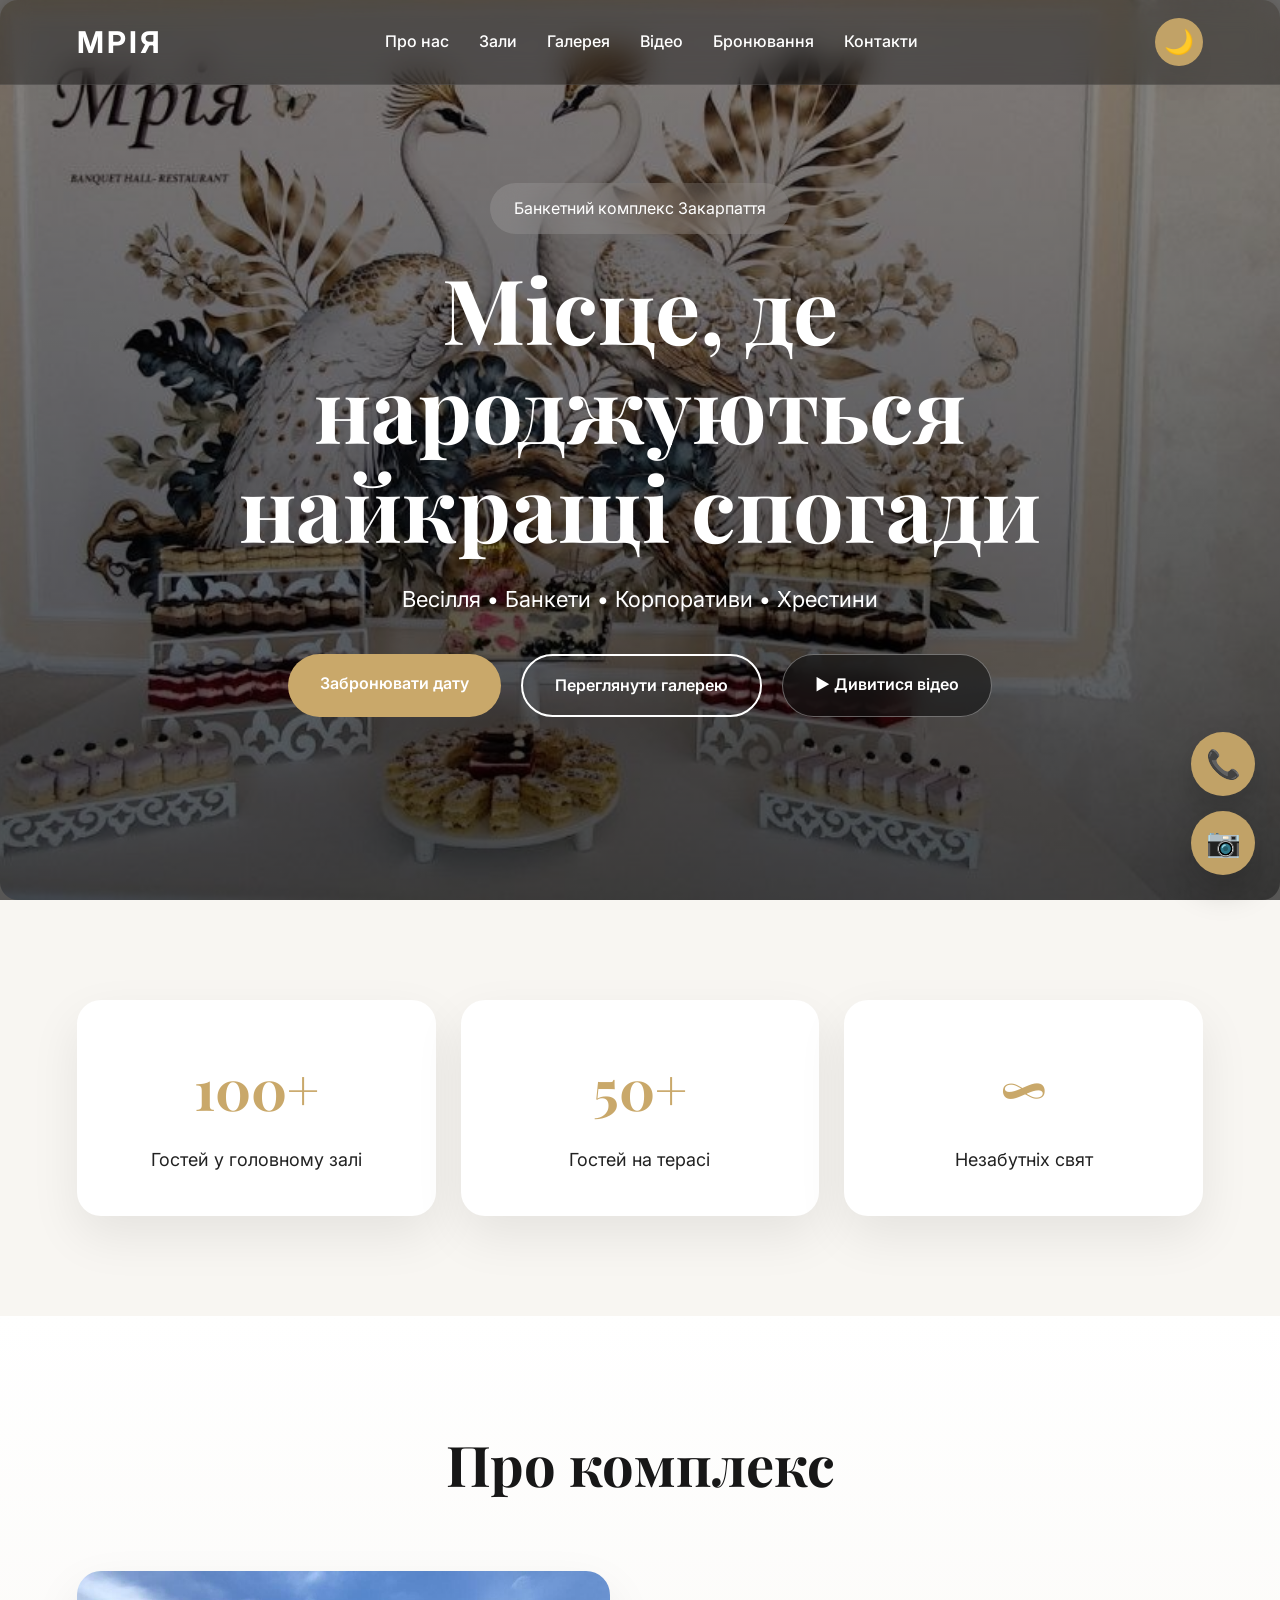
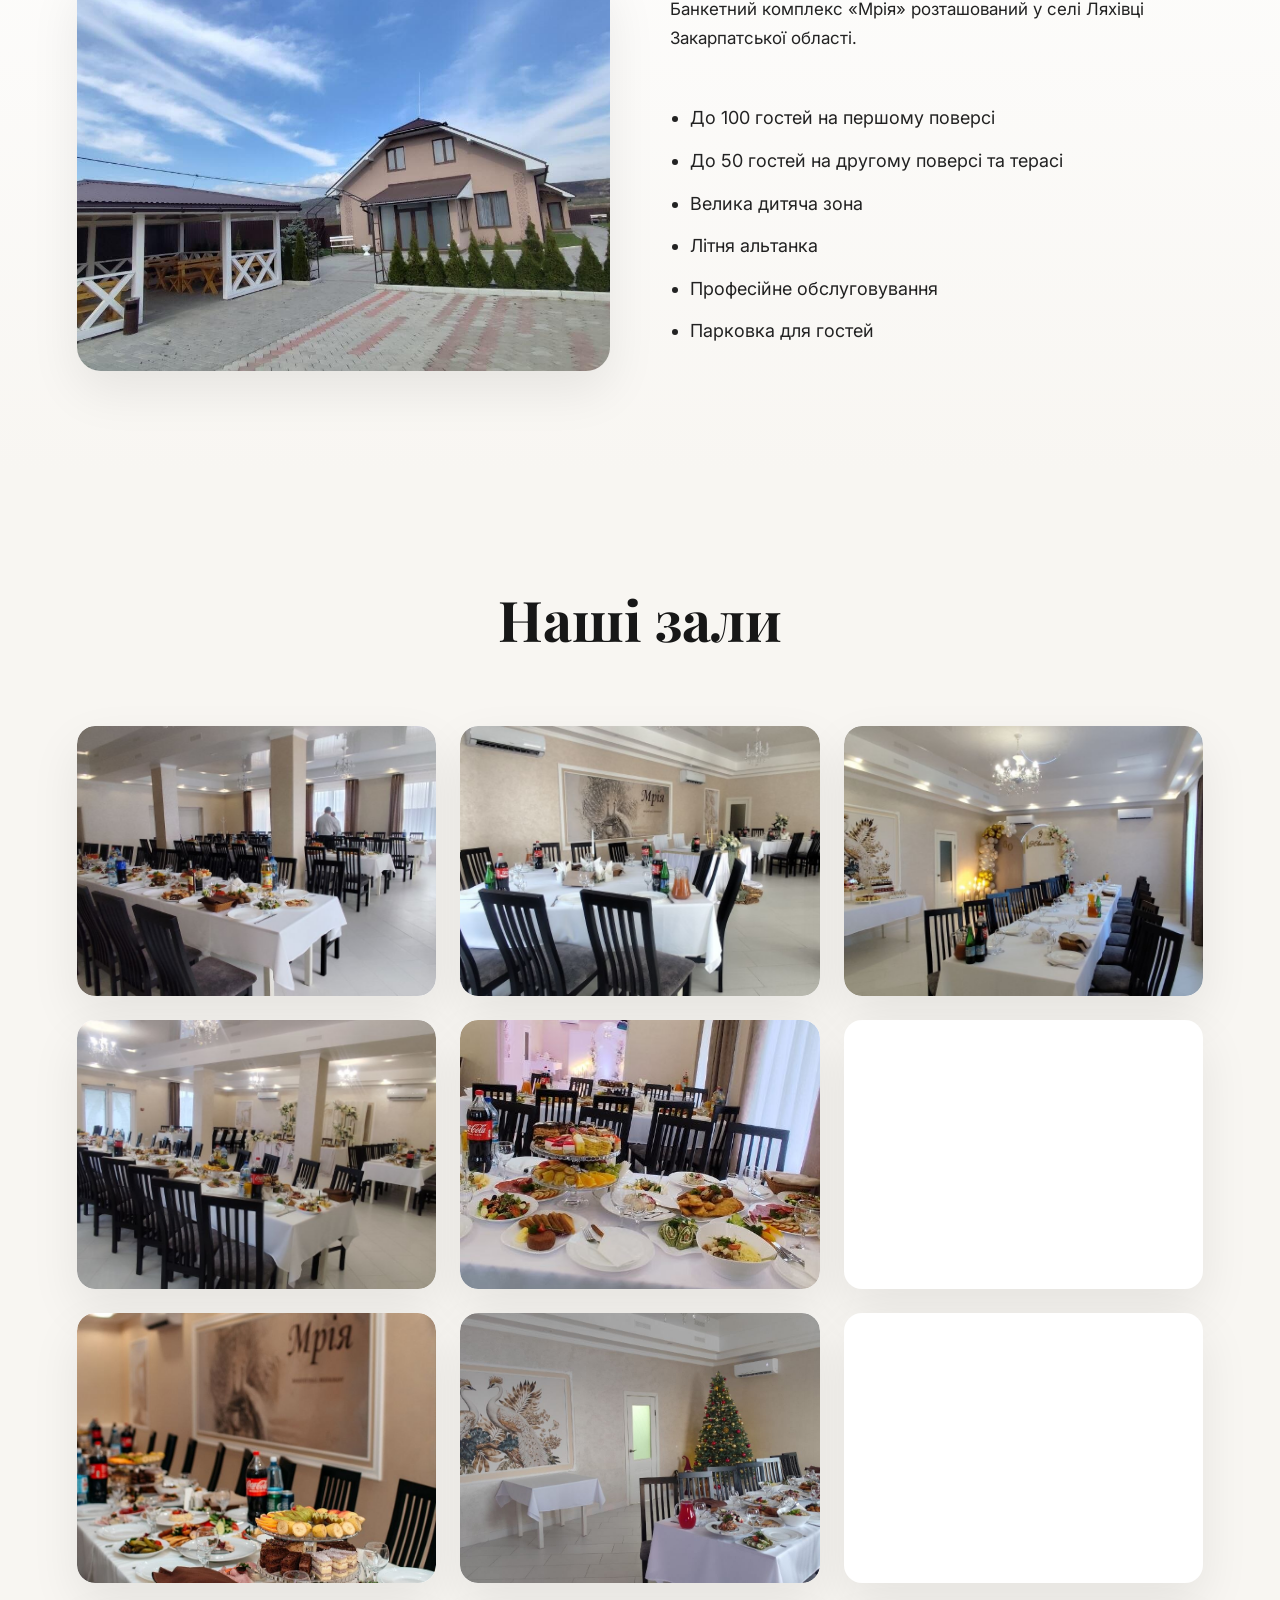
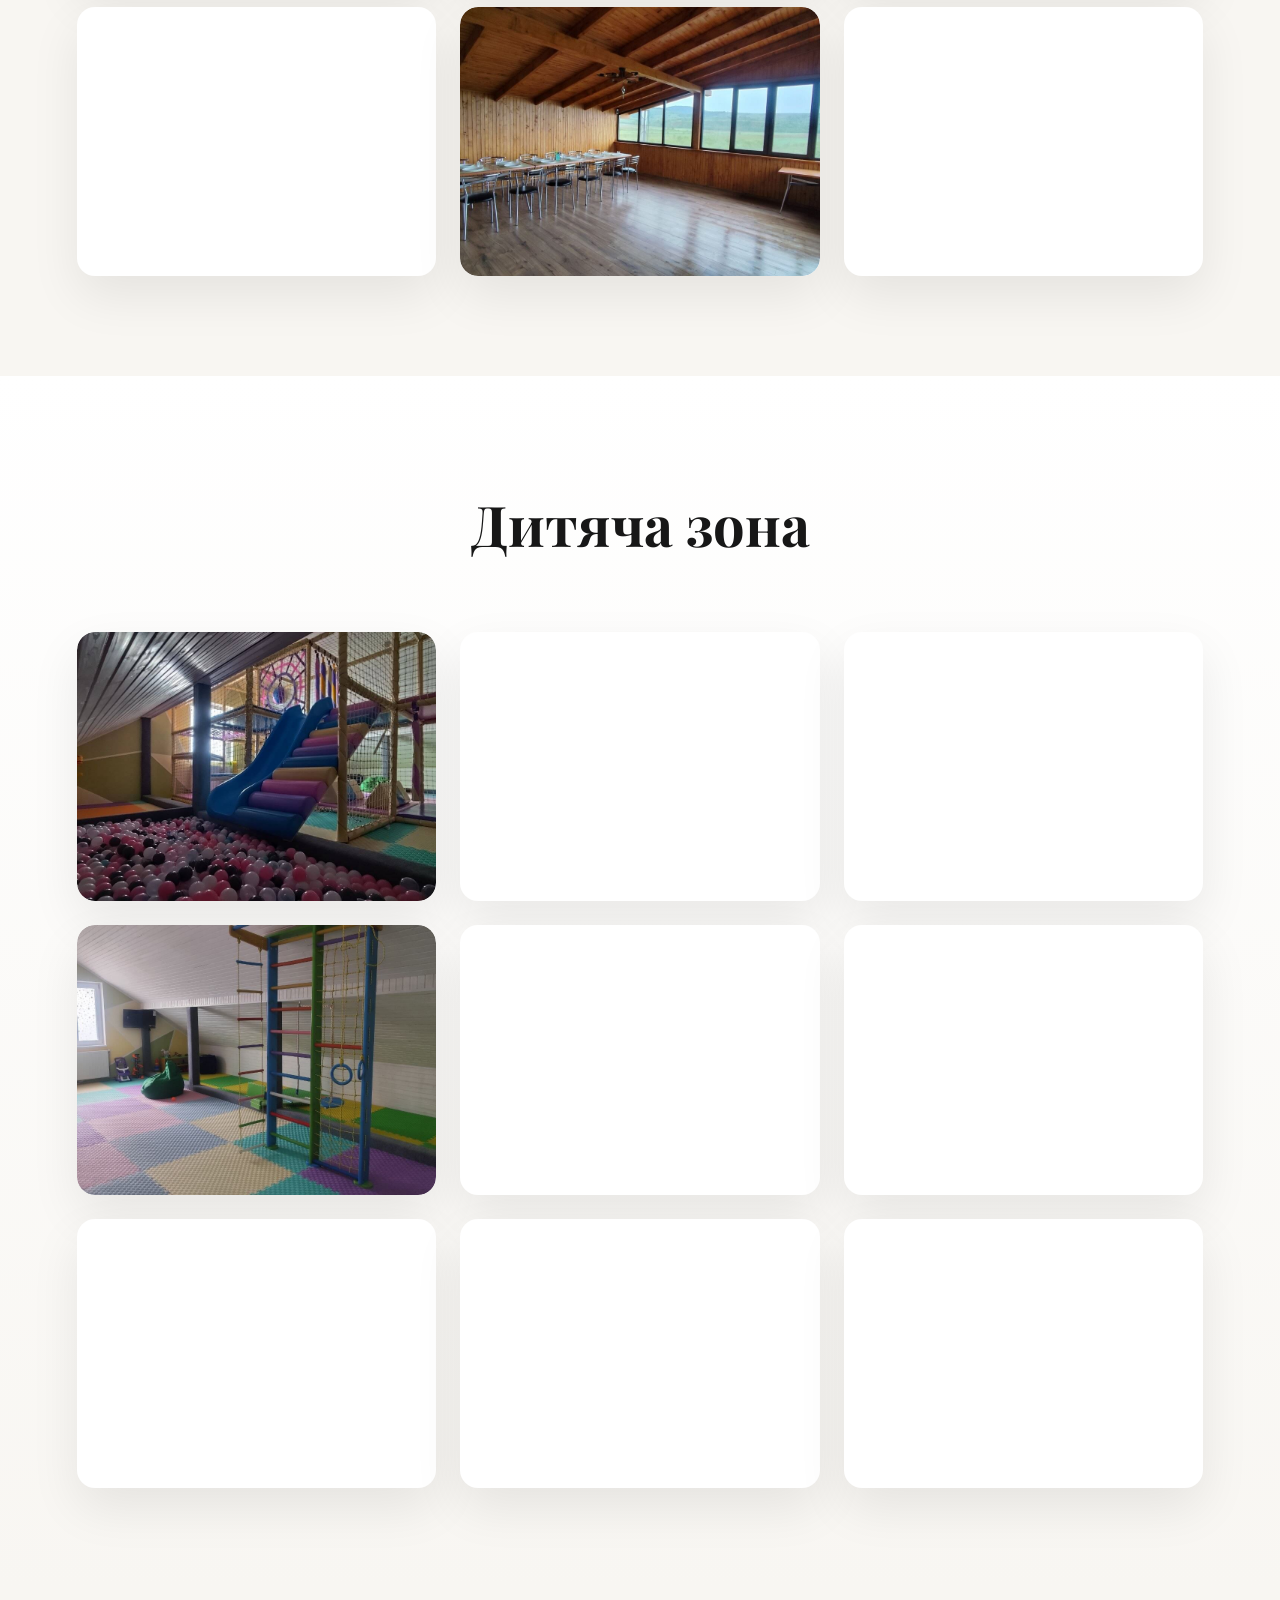
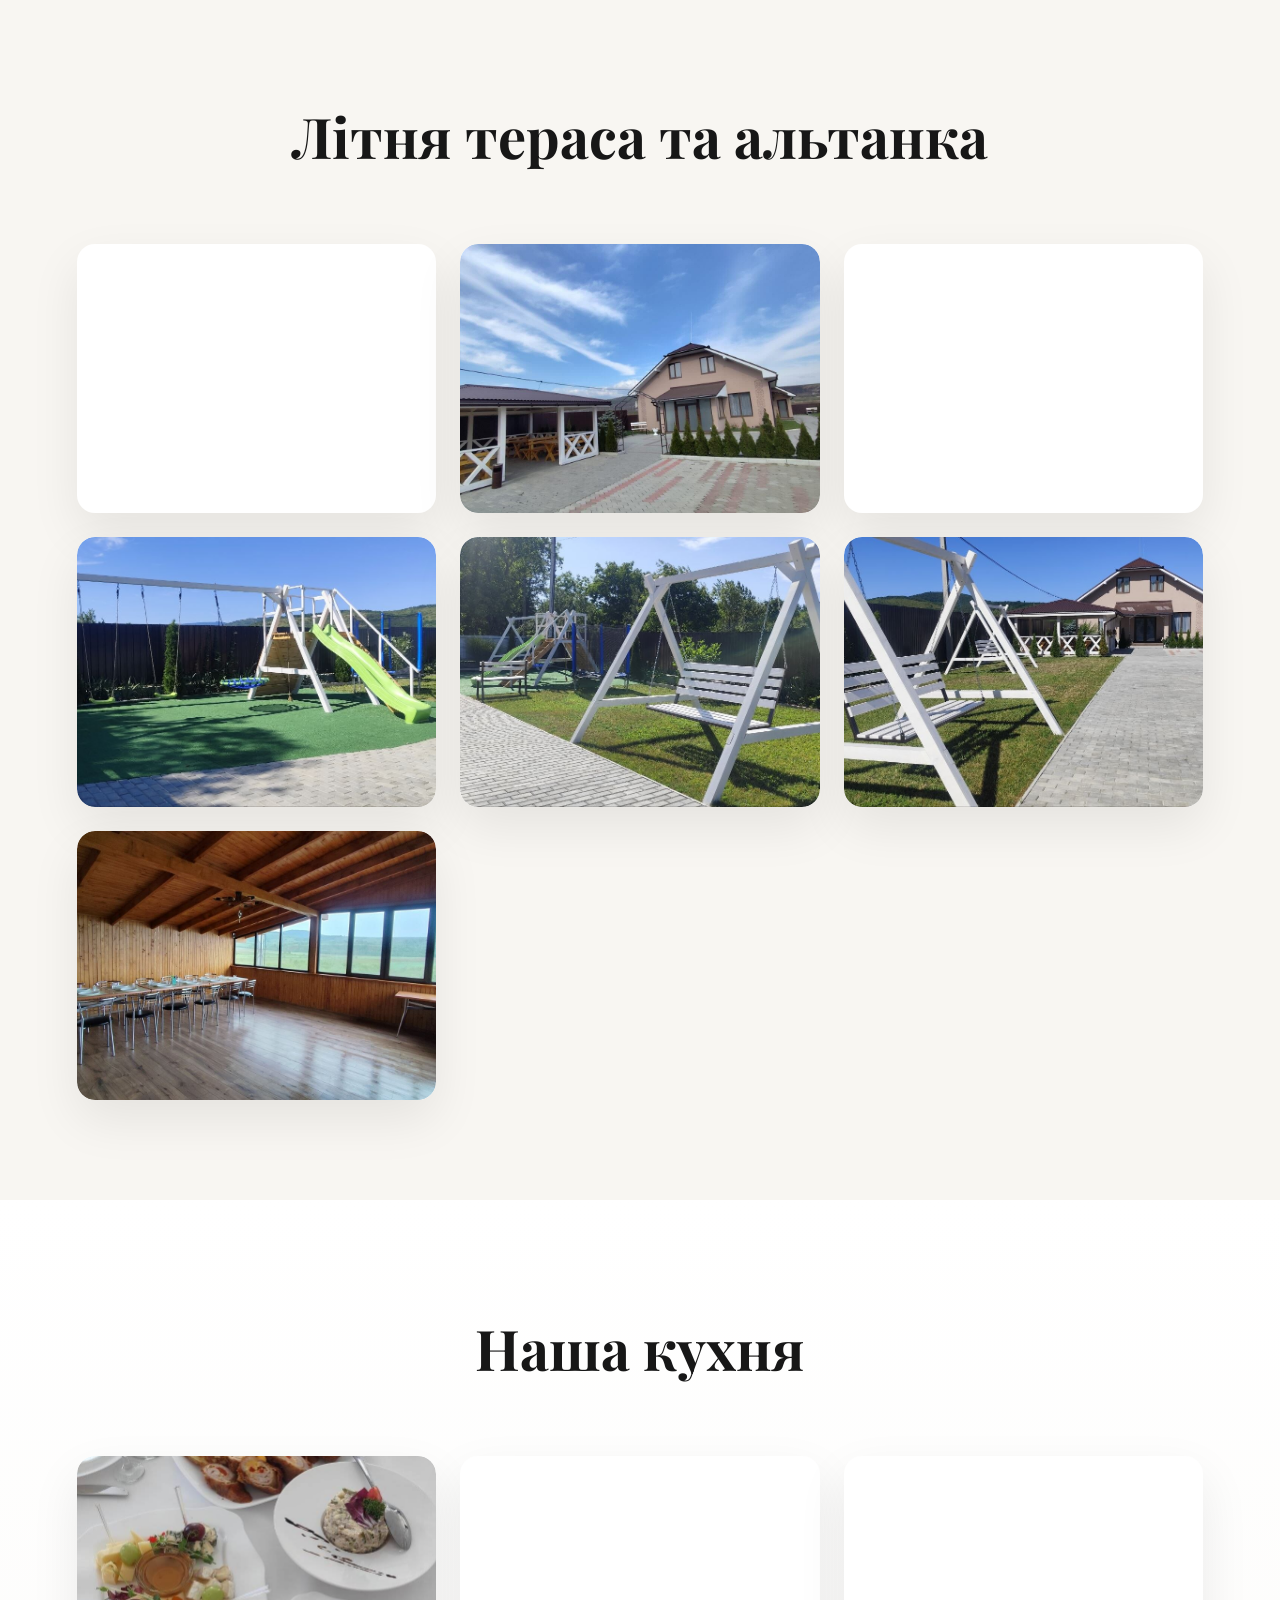
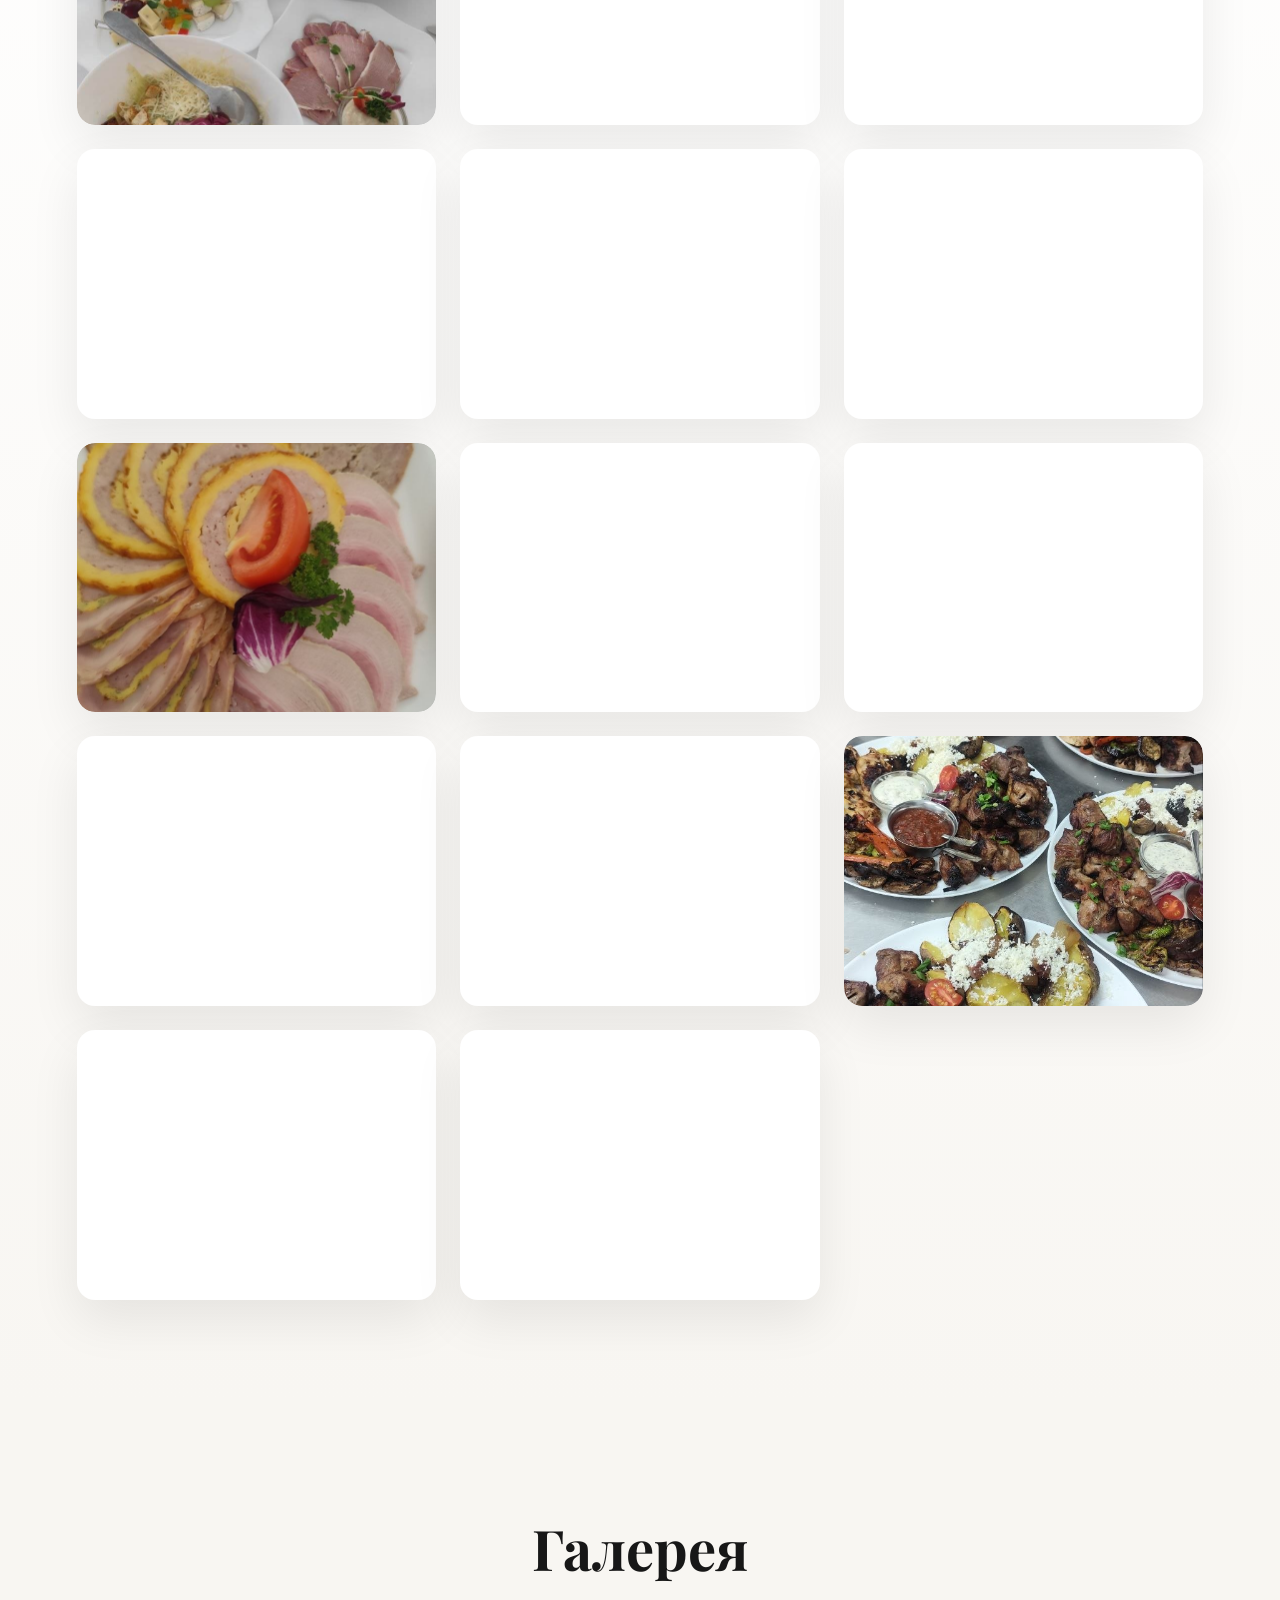
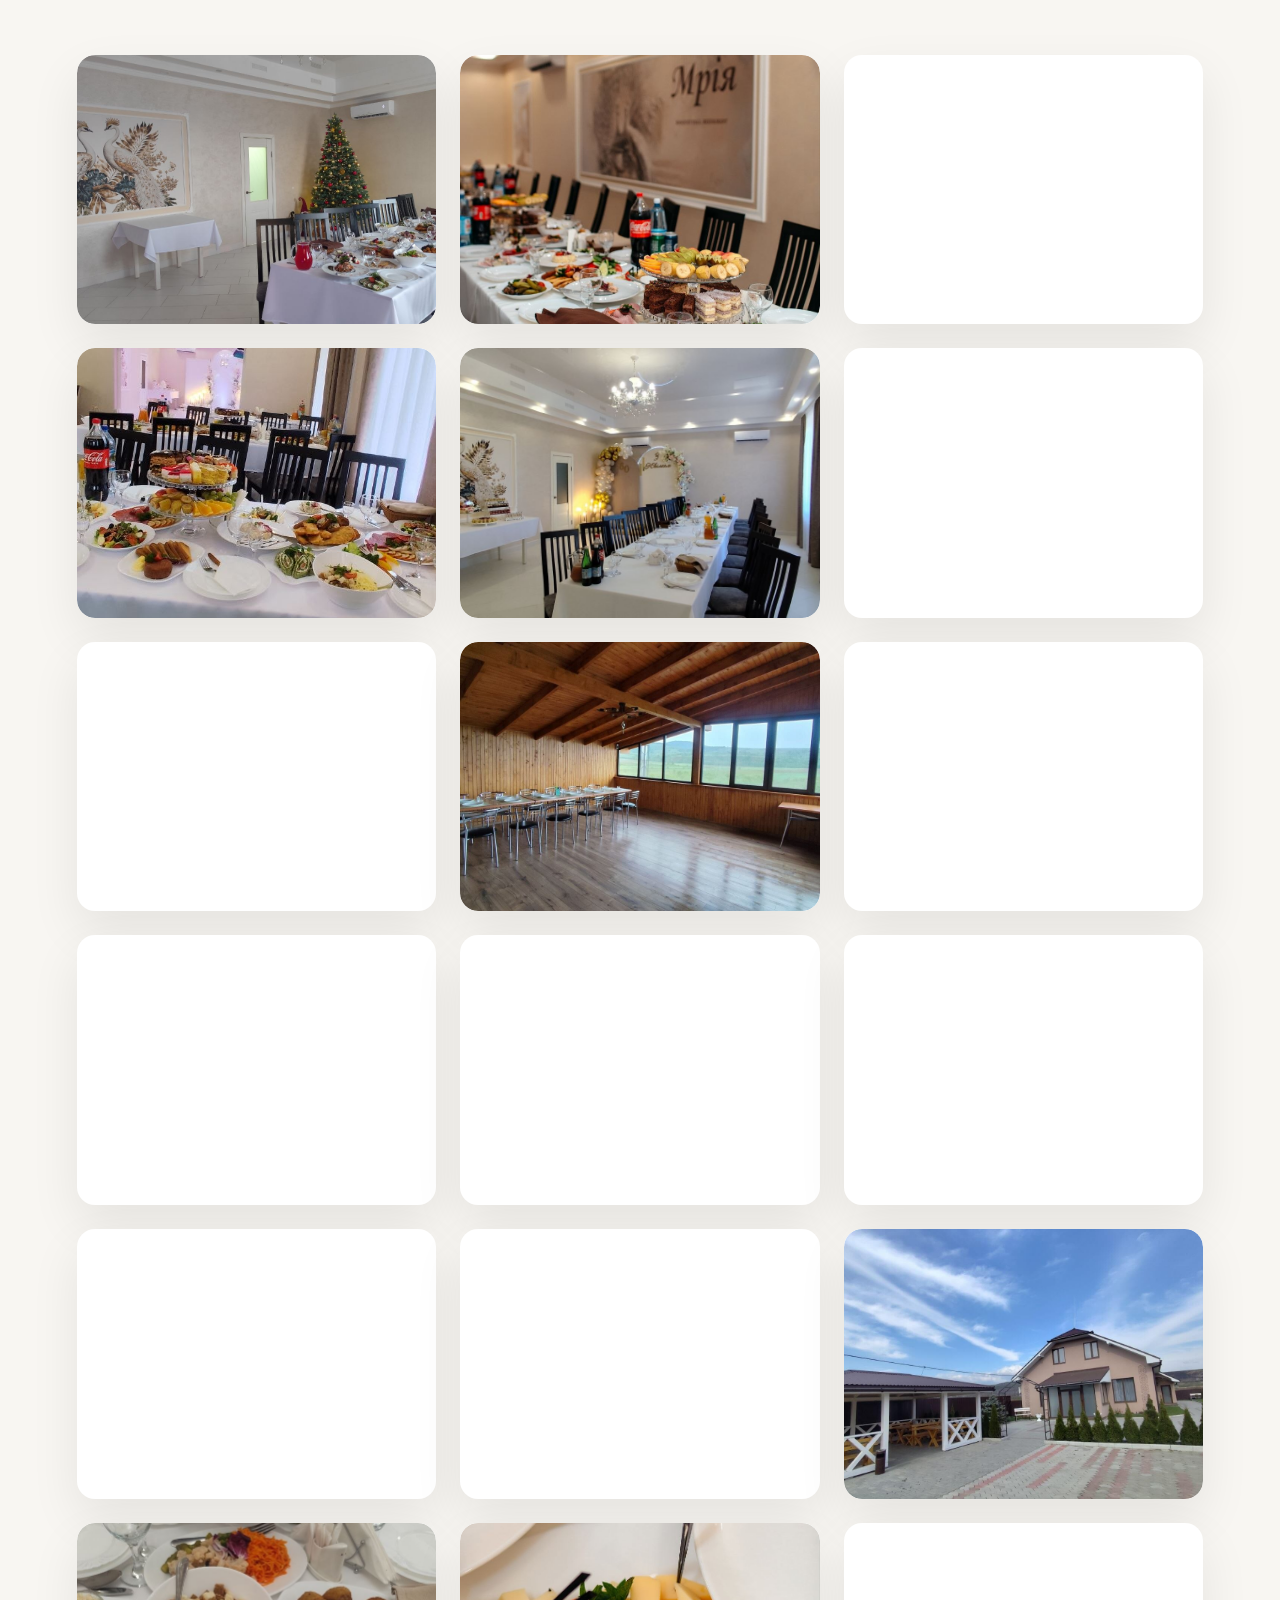
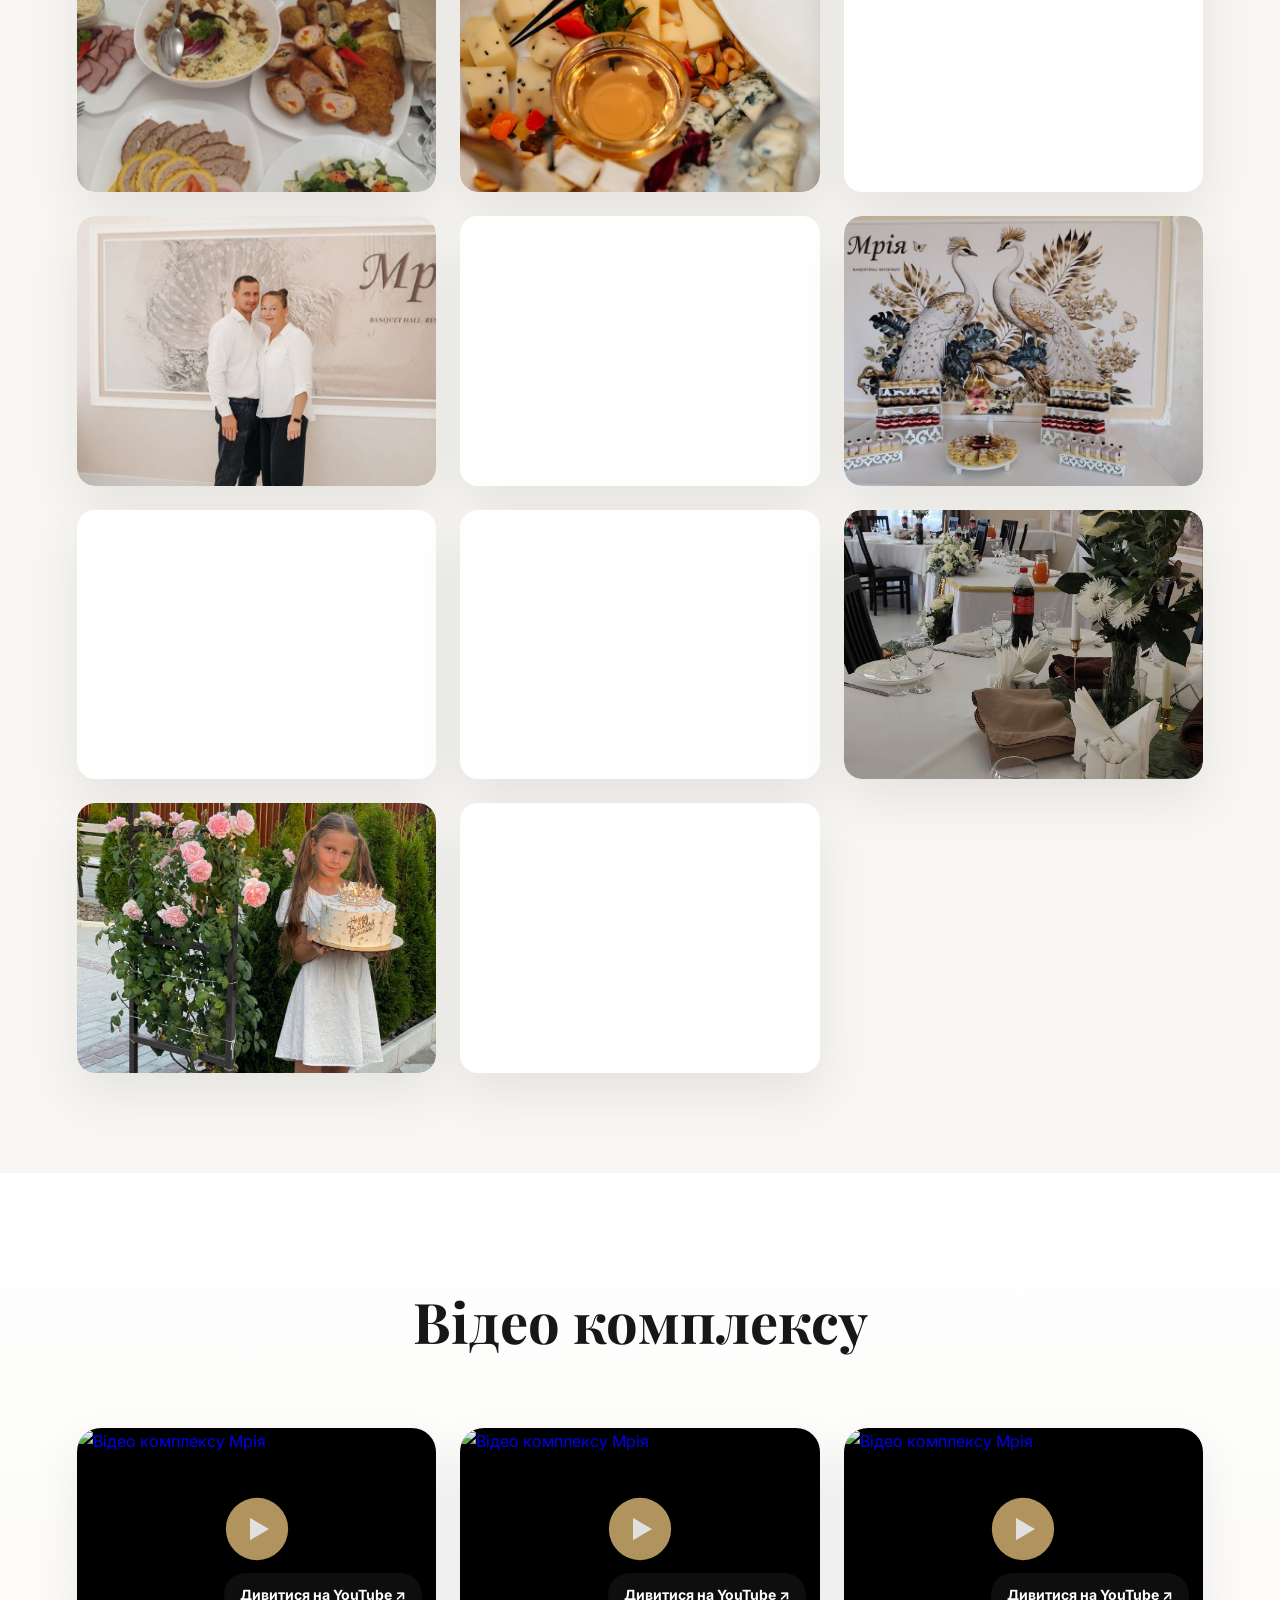
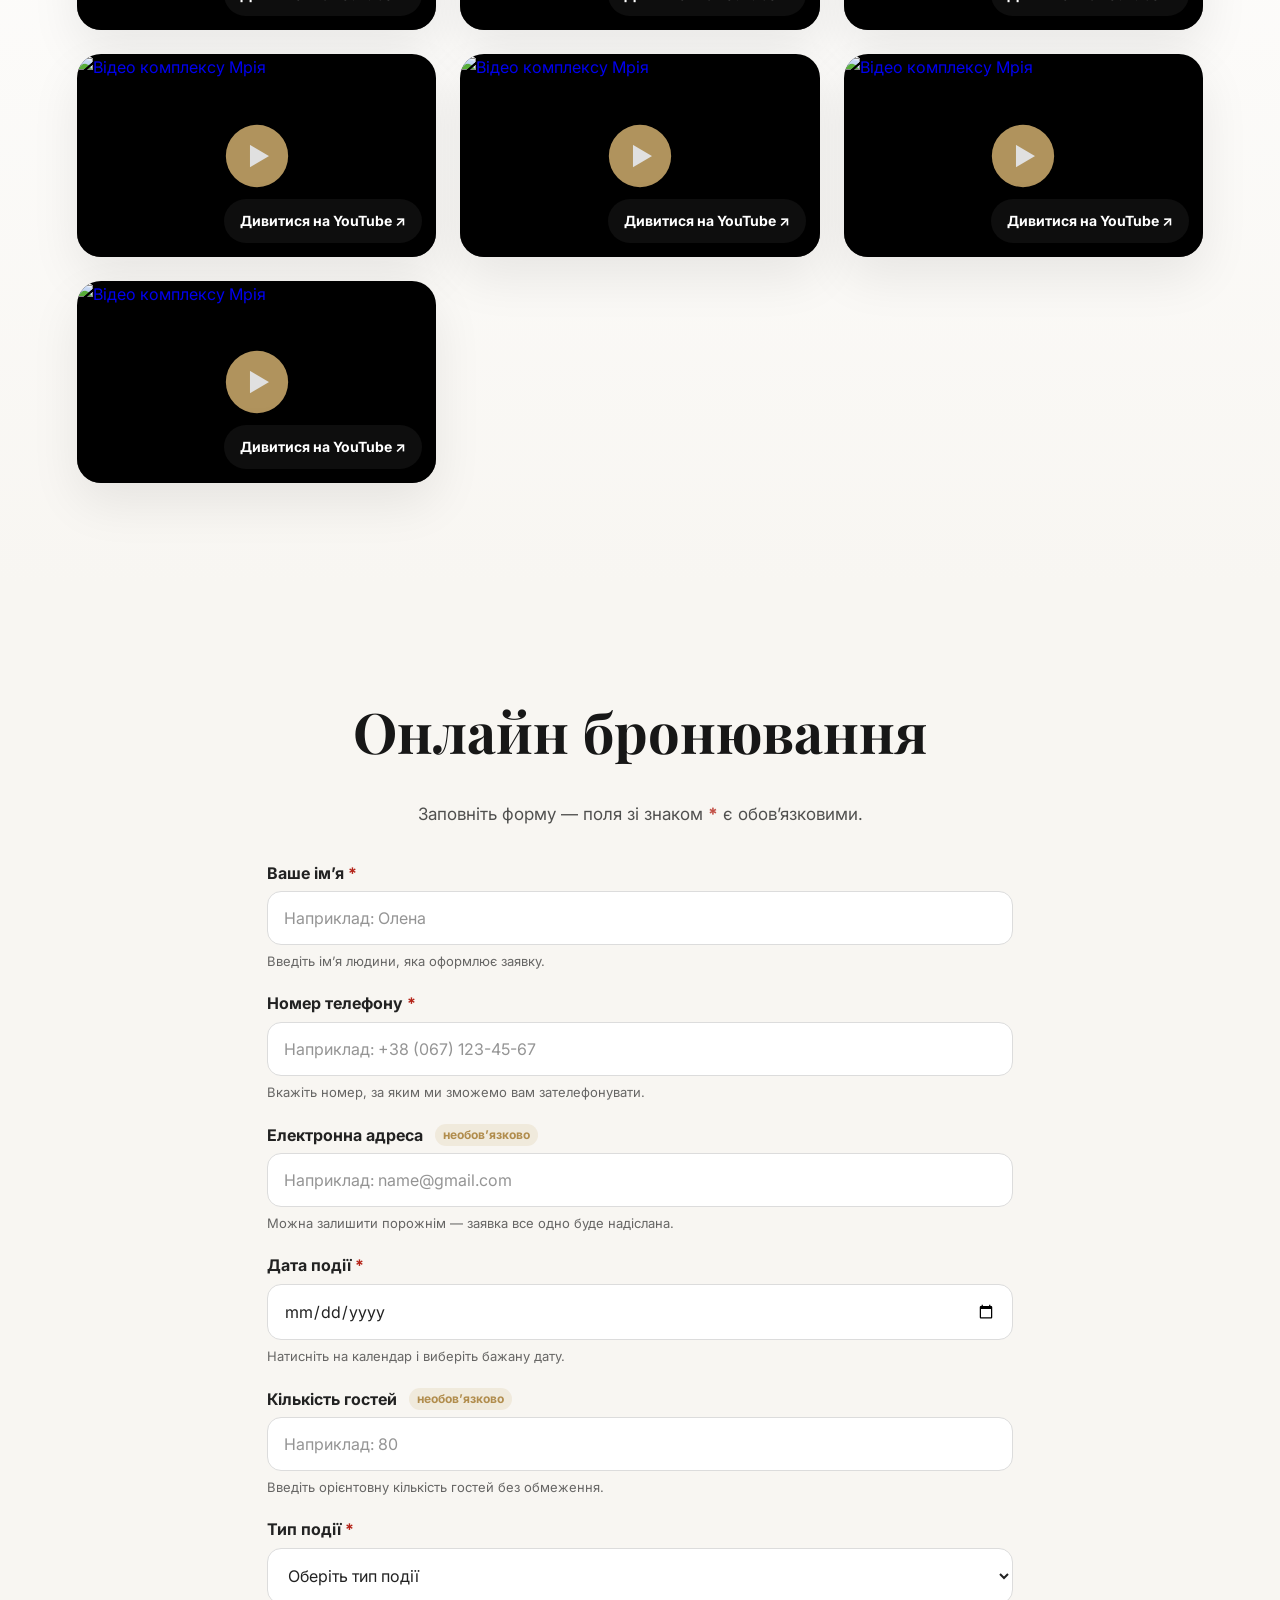
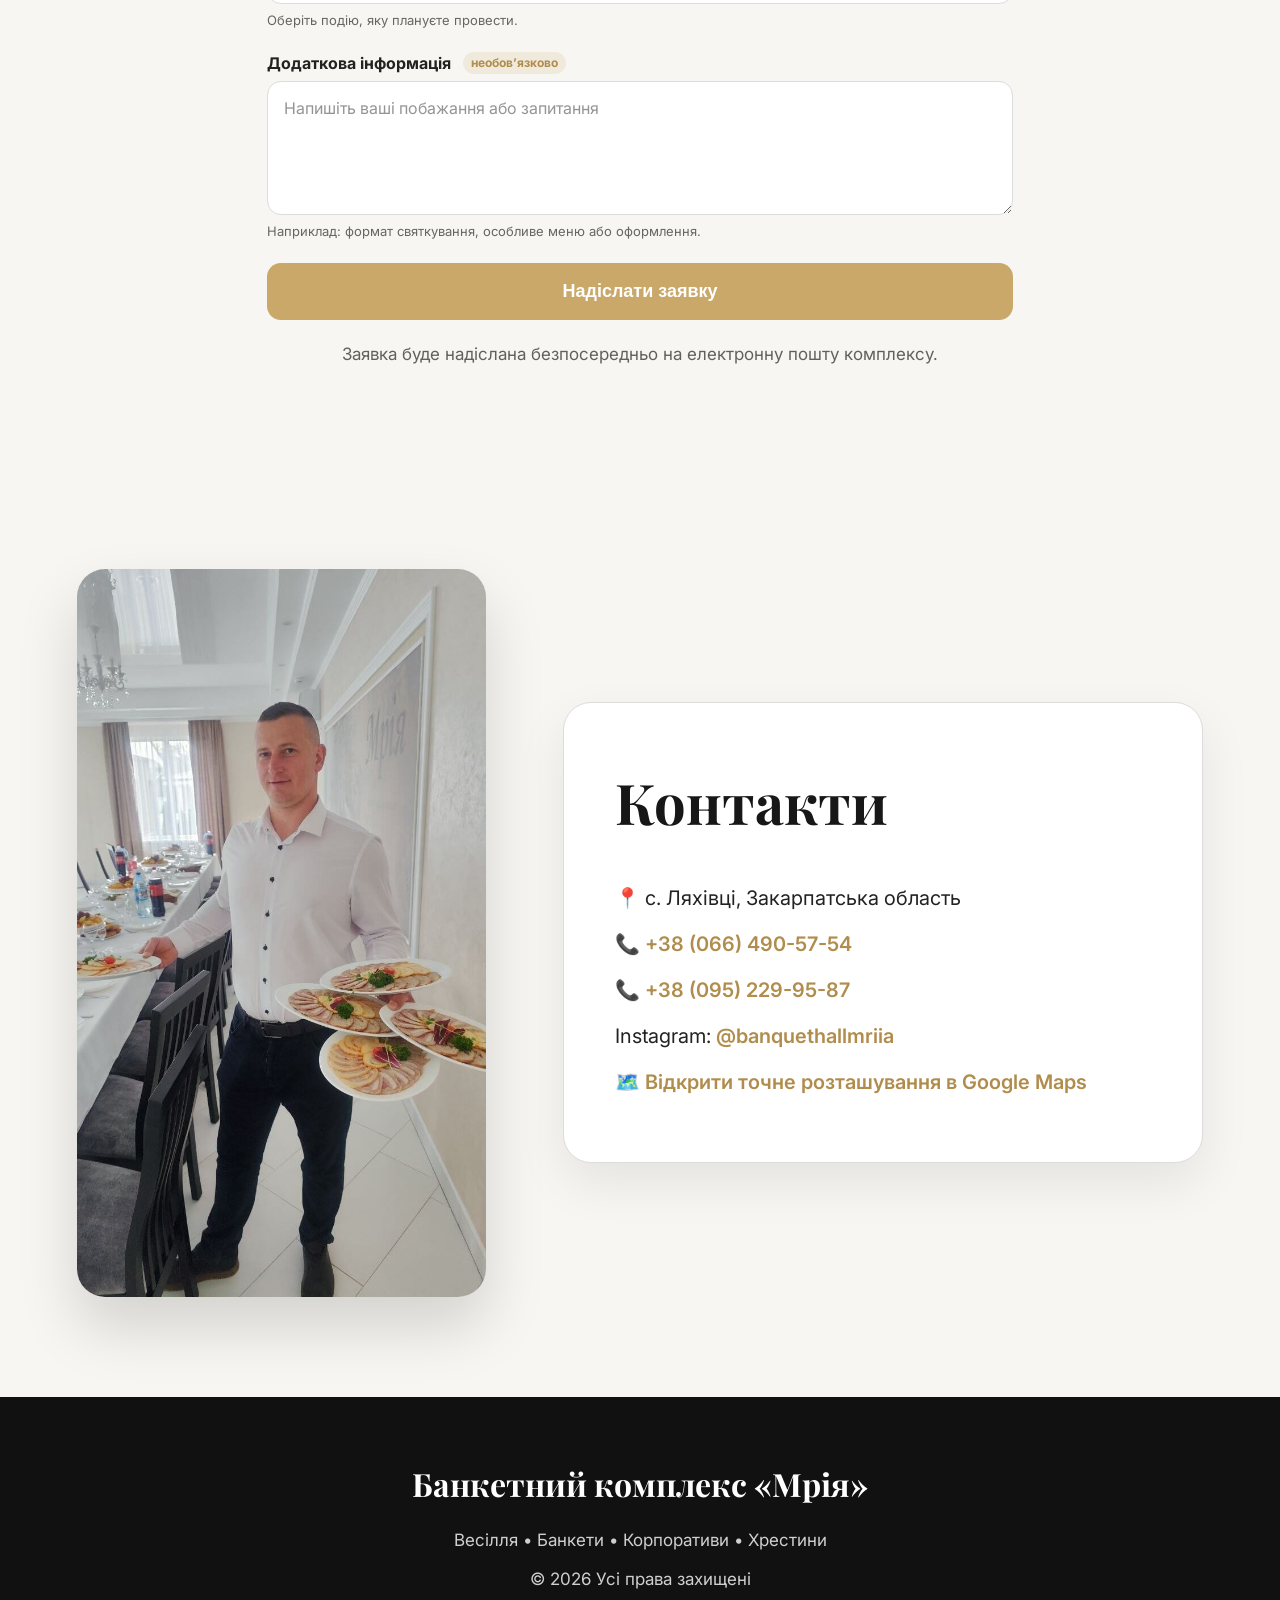
==== commit 88337d4e: "Add files via upload" ====
--- a/mriia/index.html
+++ b/mriia/index.html
@@ -1,5 +1,5 @@
 <!DOCTYPE html>
-<html lang="uk">
+<html lang="uk-UA">
 
 <head>
 
@@ -81,7 +81,7 @@
 
 		
 <div class="hero-video" aria-hidden="true">
-  <img src="assets/images/42.jpg" alt="">
+  <img decoding="async" fetchpriority="high" src="assets/images/42.jpg" alt="">
 </div>
 
 
@@ -183,7 +183,7 @@
 
 			<div class="about-image">
 
-				<img src="assets/images/19.jpg" alt="Банкетний комплекс Мрія">
+				<img decoding="async" loading="lazy" src="assets/images/19.jpg" alt="Банкетний комплекс Мрія">
 
 			</div>
 
@@ -244,18 +244,18 @@
 		</h2>
 
 		<div class="gallery-grid">
-			<div class="media-card"><img src="assets/images/50.jpg" loading="lazy" alt="Основний банкетний зал"></div>
-			<div class="media-card"><img src="assets/images/51.jpg" loading="lazy" alt="Банкетний зал"></div>
-			<div class="media-card"><img src="assets/images/41.jpg" loading="lazy" alt="Святковий зал"></div>
-			<div class="media-card"><img src="assets/images/32.jpg" loading="lazy" alt="Інтер’єр залу"></div>
-			<div class="media-card"><img src="assets/images/35.jpg" loading="lazy" alt="Оформлення залу"></div>
-			<div class="media-card"><img src="assets/images/30.jpg" loading="lazy" alt="Банкетне оформлення"></div>
-			<div class="media-card"><img src="assets/images/27.jpg" loading="lazy" alt="Зал комплексу Мрія"></div>
-			<div class="media-card"><img src="assets/images/21.jpg" loading="lazy" alt="Святкове оформлення залу"></div>
-			<div class="media-card"><img src="assets/images/11.jpg" loading="lazy" alt="Інтер’єр комплексу"></div>
-			<div class="media-card"><img src="assets/images/4.jpg" loading="lazy" alt="Зал для урочистостей"></div>
-			<div class="media-card"><img src="assets/images/5.jpg" loading="lazy" alt="Банкетний простір"></div>
-			<div class="media-card"><img src="assets/images/6.jpg" loading="lazy" alt="Святковий простір"></div>
+			<div class="media-card"><img decoding="async" src="assets/images/50.jpg" loading="lazy" alt="Основний банкетний зал"></div>
+			<div class="media-card"><img decoding="async" src="assets/images/51.jpg" loading="lazy" alt="Банкетний зал"></div>
+			<div class="media-card"><img decoding="async" src="assets/images/41.jpg" loading="lazy" alt="Святковий зал"></div>
+			<div class="media-card"><img decoding="async" src="assets/images/32.jpg" loading="lazy" alt="Інтер’єр залу"></div>
+			<div class="media-card"><img decoding="async" src="assets/images/35.jpg" loading="lazy" alt="Оформлення залу"></div>
+			<div class="media-card"><img decoding="async" src="assets/images/30.jpg" loading="lazy" alt="Банкетне оформлення"></div>
+			<div class="media-card"><img decoding="async" src="assets/images/27.jpg" loading="lazy" alt="Зал комплексу Мрія"></div>
+			<div class="media-card"><img decoding="async" src="assets/images/21.jpg" loading="lazy" alt="Святкове оформлення залу"></div>
+			<div class="media-card"><img decoding="async" src="assets/images/11.jpg" loading="lazy" alt="Інтер’єр комплексу"></div>
+			<div class="media-card"><img decoding="async" src="assets/images/4.jpg" loading="lazy" alt="Зал для урочистостей"></div>
+			<div class="media-card"><img decoding="async" src="assets/images/5.jpg" loading="lazy" alt="Банкетний простір"></div>
+			<div class="media-card"><img decoding="async" src="assets/images/6.jpg" loading="lazy" alt="Святковий простір"></div>
 		</div>
 
 	</section>
@@ -272,15 +272,15 @@
 		</h2>
 
 		<div class="gallery-grid">
-			<div class="media-card"><img src="assets/images/1.jpg" loading="lazy" alt="Дитяча зона"></div>
-			<div class="media-card"><img src="assets/images/2.jpg" loading="lazy" alt="Дитяча зона комплексу"></div>
-			<div class="media-card"><img src="assets/images/4.jpg" loading="lazy" alt="Простір для дітей"></div>
-			<div class="media-card"><img src="assets/images/8.jpg" loading="lazy" alt="Дитячі розваги"></div>
-			<div class="media-card"><img src="assets/images/7.jpg" loading="lazy" alt="Ігрова зона"></div>
-			<div class="media-card"><img src="assets/images/38.jpg" loading="lazy" alt="Зона відпочинку для дітей"></div>
-			<div class="media-card"><img src="assets/images/39.jpg" loading="lazy" alt="Дитячий майданчик"></div>
-			<div class="media-card"><img src="assets/images/48.jpg" loading="lazy" alt="Розваги для дітей"></div>
-			<div class="media-card"><img src="assets/images/49.jpg" loading="lazy" alt="Дитяча локація"></div>
+			<div class="media-card"><img decoding="async" src="assets/images/1.jpg" loading="lazy" alt="Дитяча зона"></div>
+			<div class="media-card"><img decoding="async" src="assets/images/2.jpg" loading="lazy" alt="Дитяча зона комплексу"></div>
+			<div class="media-card"><img decoding="async" src="assets/images/4.jpg" loading="lazy" alt="Простір для дітей"></div>
+			<div class="media-card"><img decoding="async" src="assets/images/8.jpg" loading="lazy" alt="Дитячі розваги"></div>
+			<div class="media-card"><img decoding="async" src="assets/images/7.jpg" loading="lazy" alt="Ігрова зона"></div>
+			<div class="media-card"><img decoding="async" src="assets/images/38.jpg" loading="lazy" alt="Зона відпочинку для дітей"></div>
+			<div class="media-card"><img decoding="async" src="assets/images/39.jpg" loading="lazy" alt="Дитячий майданчик"></div>
+			<div class="media-card"><img decoding="async" src="assets/images/48.jpg" loading="lazy" alt="Розваги для дітей"></div>
+			<div class="media-card"><img decoding="async" src="assets/images/49.jpg" loading="lazy" alt="Дитяча локація"></div>
 		</div>
 
 	</section>
@@ -297,13 +297,13 @@
 		</h2>
 
 		<div class="gallery-grid">
-			<div class="media-card"><img src="assets/images/3.jpg" loading="lazy" alt="Літня тераса"></div>
-			<div class="media-card"><img src="assets/images/19.jpg" loading="lazy" alt="Тераса комплексу"></div>
-			<div class="media-card"><img src="assets/images/20.jpg" loading="lazy" alt="Літній простір"></div>
-			<div class="media-card"><img src="assets/images/44.jpg" loading="lazy" alt="Літня альтанка"></div>
-			<div class="media-card"><img src="assets/images/45.jpg" loading="lazy" alt="Альтанка комплексу"></div>
-			<div class="media-card"><img src="assets/images/46.jpg" loading="lazy" alt="Відпочинок на терасі"></div>
-			<div class="media-card"><img src="assets/images/5.jpg" loading="lazy" alt="Тераса та альтанка"></div>
+			<div class="media-card"><img decoding="async" src="assets/images/3.jpg" loading="lazy" alt="Літня тераса"></div>
+			<div class="media-card"><img decoding="async" src="assets/images/19.jpg" loading="lazy" alt="Тераса комплексу"></div>
+			<div class="media-card"><img decoding="async" src="assets/images/20.jpg" loading="lazy" alt="Літній простір"></div>
+			<div class="media-card"><img decoding="async" src="assets/images/44.jpg" loading="lazy" alt="Літня альтанка"></div>
+			<div class="media-card"><img decoding="async" src="assets/images/45.jpg" loading="lazy" alt="Альтанка комплексу"></div>
+			<div class="media-card"><img decoding="async" src="assets/images/46.jpg" loading="lazy" alt="Відпочинок на терасі"></div>
+			<div class="media-card"><img decoding="async" src="assets/images/5.jpg" loading="lazy" alt="Тераса та альтанка"></div>
 		</div>
 
 	</section>
@@ -319,20 +319,20 @@
 		</h2>
 
 		<div class="gallery-grid">
-			<div class="media-card"><img src="assets/images/14.jpg" loading="lazy" alt="Страва кухні комплексу"></div>
-			<div class="media-card"><img src="assets/images/15.jpg" loading="lazy" alt="Святкова страва"></div>
-			<div class="media-card"><img src="assets/images/16.jpg" loading="lazy" alt="Банкетне меню"></div>
-			<div class="media-card"><img src="assets/images/17.jpg" loading="lazy" alt="Страва банкетного меню"></div>
-			<div class="media-card"><img src="assets/images/22.jpg" loading="lazy" alt="Кухня комплексу Мрія"></div>
-			<div class="media-card"><img src="assets/images/23.jpg" loading="lazy" alt="Святкове меню"></div>
-			<div class="media-card"><img src="assets/images/24.jpg" loading="lazy" alt="Банкетна страва"></div>
-			<div class="media-card"><img src="assets/images/25.jpg" loading="lazy" alt="Страва для гостей"></div>
-			<div class="media-card"><img src="assets/images/26.jpg" loading="lazy" alt="Страва нашої кухні"></div>
-			<div class="media-card"><img src="assets/images/28.jpg" loading="lazy" alt="Меню комплексу"></div>
-			<div class="media-card"><img src="assets/images/31.jpg" loading="lazy" alt="Частування для гостей"></div>
-			<div class="media-card"><img src="assets/images/33.jpg" loading="lazy" alt="Банкетне частування"></div>
-			<div class="media-card"><img src="assets/images/34.jpg" loading="lazy" alt="Страва святкового меню"></div>
-			<div class="media-card"><img src="assets/images/36.jpg" loading="lazy" alt="Оформлення банкетної страви"></div>
+			<div class="media-card"><img decoding="async" src="assets/images/14.jpg" loading="lazy" alt="Страва кухні комплексу"></div>
+			<div class="media-card"><img decoding="async" src="assets/images/15.jpg" loading="lazy" alt="Святкова страва"></div>
+			<div class="media-card"><img decoding="async" src="assets/images/16.jpg" loading="lazy" alt="Банкетне меню"></div>
+			<div class="media-card"><img decoding="async" src="assets/images/17.jpg" loading="lazy" alt="Страва банкетного меню"></div>
+			<div class="media-card"><img decoding="async" src="assets/images/22.jpg" loading="lazy" alt="Кухня комплексу Мрія"></div>
+			<div class="media-card"><img decoding="async" src="assets/images/23.jpg" loading="lazy" alt="Святкове меню"></div>
+			<div class="media-card"><img decoding="async" src="assets/images/24.jpg" loading="lazy" alt="Банкетна страва"></div>
+			<div class="media-card"><img decoding="async" src="assets/images/25.jpg" loading="lazy" alt="Страва для гостей"></div>
+			<div class="media-card"><img decoding="async" src="assets/images/26.jpg" loading="lazy" alt="Страва нашої кухні"></div>
+			<div class="media-card"><img decoding="async" src="assets/images/28.jpg" loading="lazy" alt="Меню комплексу"></div>
+			<div class="media-card"><img decoding="async" src="assets/images/31.jpg" loading="lazy" alt="Частування для гостей"></div>
+			<div class="media-card"><img decoding="async" src="assets/images/33.jpg" loading="lazy" alt="Банкетне частування"></div>
+			<div class="media-card"><img decoding="async" src="assets/images/34.jpg" loading="lazy" alt="Страва святкового меню"></div>
+			<div class="media-card"><img decoding="async" src="assets/images/36.jpg" loading="lazy" alt="Оформлення банкетної страви"></div>
 		</div>
 
 	</section>
@@ -343,32 +343,32 @@
 	<section id="gallery" class="fade-section">
 		<h2 class="section-title">Галерея</h2>
 		<div class="gallery-grid">
-			<div class="media-card"><img src="assets/images/21.jpg" loading="lazy" alt="Банкетний комплекс Мрія — фотогалерея"></div>
-			<div class="media-card"><img src="assets/images/27.jpg" loading="lazy" alt="Банкетний комплекс Мрія — фотогалерея"></div>
-			<div class="media-card"><img src="assets/images/30.jpg" loading="lazy" alt="Банкетний комплекс Мрія — фотогалерея"></div>
-			<div class="media-card"><img src="assets/images/35.jpg" loading="lazy" alt="Банкетний комплекс Мрія — фотогалерея"></div>
-			<div class="media-card"><img src="assets/images/41.jpg" loading="lazy" alt="Банкетний комплекс Мрія — фотогалерея"></div>
-			<div class="media-card"><img src="assets/images/2.jpg" loading="lazy" alt="Банкетний комплекс Мрія — фотогалерея"></div>
-			<div class="media-card"><img src="assets/images/4.jpg" loading="lazy" alt="Банкетний комплекс Мрія — фотогалерея"></div>
-			<div class="media-card"><img src="assets/images/5.jpg" loading="lazy" alt="Банкетний комплекс Мрія — фотогалерея"></div>
-			<div class="media-card"><img src="assets/images/6.jpg" loading="lazy" alt="Банкетний комплекс Мрія — фотогалерея"></div>
-			<div class="media-card"><img src="assets/images/10.jpg" loading="lazy" alt="Банкетний комплекс Мрія — фотогалерея"></div>
-			<div class="media-card"><img src="assets/images/11.jpg" loading="lazy" alt="Банкетний комплекс Мрія — фотогалерея"></div>
-			<div class="media-card"><img src="assets/images/12.jpg" loading="lazy" alt="Банкетний комплекс Мрія — фотогалерея"></div>
-			<div class="media-card"><img src="assets/images/13.jpg" loading="lazy" alt="Банкетний комплекс Мрія — фотогалерея"></div>
-			<div class="media-card"><img src="assets/images/16.jpg" loading="lazy" alt="Банкетний комплекс Мрія — фотогалерея"></div>
-			<div class="media-card"><img src="assets/images/19.jpg" loading="lazy" alt="Банкетний комплекс Мрія — фотогалерея"></div>
-			<div class="media-card"><img src="assets/images/25.jpg" loading="lazy" alt="Банкетний комплекс Мрія — фотогалерея"></div>
-			<div class="media-card"><img src="assets/images/28.jpg" loading="lazy" alt="Банкетний комплекс Мрія — фотогалерея"></div>
-			<div class="media-card"><img src="assets/images/36.jpg" loading="lazy" alt="Банкетний комплекс Мрія — фотогалерея"></div>
-			<div class="media-card"><img src="assets/images/37.jpg" loading="lazy" alt="Банкетний комплекс Мрія — фотогалерея"></div>
-			<div class="media-card"><img src="assets/images/39.jpg" loading="lazy" alt="Банкетний комплекс Мрія — фотогалерея"></div>
-			<div class="media-card"><img src="assets/images/42.jpg" loading="lazy" alt="Банкетний комплекс Мрія — фотогалерея"></div>
-			<div class="media-card"><img src="assets/images/43.jpg" loading="lazy" alt="Банкетний комплекс Мрія — фотогалерея"></div>
-			<div class="media-card"><img src="assets/images/46.jpg" loading="lazy" alt="Банкетний комплекс Мрія — фотогалерея"></div>
-			<div class="media-card"><img src="assets/images/47.jpg" loading="lazy" alt="Банкетний комплекс Мрія — фотогалерея"></div>
-			<div class="media-card"><img src="assets/images/48.jpg" loading="lazy" alt="Банкетний комплекс Мрія — фотогалерея"></div>
-			<div class="media-card"><img src="assets/images/49.jpg" loading="lazy" alt="Банкетний комплекс Мрія — фотогалерея"></div>
+			<div class="media-card"><img decoding="async" src="assets/images/21.jpg" loading="lazy" alt="Банкетний комплекс Мрія — фотогалерея"></div>
+			<div class="media-card"><img decoding="async" src="assets/images/27.jpg" loading="lazy" alt="Банкетний комплекс Мрія — фотогалерея"></div>
+			<div class="media-card"><img decoding="async" src="assets/images/30.jpg" loading="lazy" alt="Банкетний комплекс Мрія — фотогалерея"></div>
+			<div class="media-card"><img decoding="async" src="assets/images/35.jpg" loading="lazy" alt="Банкетний комплекс Мрія — фотогалерея"></div>
+			<div class="media-card"><img decoding="async" src="assets/images/41.jpg" loading="lazy" alt="Банкетний комплекс Мрія — фотогалерея"></div>
+			<div class="media-card"><img decoding="async" src="assets/images/2.jpg" loading="lazy" alt="Банкетний комплекс Мрія — фотогалерея"></div>
+			<div class="media-card"><img decoding="async" src="assets/images/4.jpg" loading="lazy" alt="Банкетний комплекс Мрія — фотогалерея"></div>
+			<div class="media-card"><img decoding="async" src="assets/images/5.jpg" loading="lazy" alt="Банкетний комплекс Мрія — фотогалерея"></div>
+			<div class="media-card"><img decoding="async" src="assets/images/6.jpg" loading="lazy" alt="Банкетний комплекс Мрія — фотогалерея"></div>
+			<div class="media-card"><img decoding="async" src="assets/images/10.jpg" loading="lazy" alt="Банкетний комплекс Мрія — фотогалерея"></div>
+			<div class="media-card"><img decoding="async" src="assets/images/11.jpg" loading="lazy" alt="Банкетний комплекс Мрія — фотогалерея"></div>
+			<div class="media-card"><img decoding="async" src="assets/images/12.jpg" loading="lazy" alt="Банкетний комплекс Мрія — фотогалерея"></div>
+			<div class="media-card"><img decoding="async" src="assets/images/13.jpg" loading="lazy" alt="Банкетний комплекс Мрія — фотогалерея"></div>
+			<div class="media-card"><img decoding="async" src="assets/images/16.jpg" loading="lazy" alt="Банкетний комплекс Мрія — фотогалерея"></div>
+			<div class="media-card"><img decoding="async" src="assets/images/19.jpg" loading="lazy" alt="Банкетний комплекс Мрія — фотогалерея"></div>
+			<div class="media-card"><img decoding="async" src="assets/images/25.jpg" loading="lazy" alt="Банкетний комплекс Мрія — фотогалерея"></div>
+			<div class="media-card"><img decoding="async" src="assets/images/28.jpg" loading="lazy" alt="Банкетний комплекс Мрія — фотогалерея"></div>
+			<div class="media-card"><img decoding="async" src="assets/images/36.jpg" loading="lazy" alt="Банкетний комплекс Мрія — фотогалерея"></div>
+			<div class="media-card"><img decoding="async" src="assets/images/37.jpg" loading="lazy" alt="Банкетний комплекс Мрія — фотогалерея"></div>
+			<div class="media-card"><img decoding="async" src="assets/images/39.jpg" loading="lazy" alt="Банкетний комплекс Мрія — фотогалерея"></div>
+			<div class="media-card"><img decoding="async" src="assets/images/42.jpg" loading="lazy" alt="Банкетний комплекс Мрія — фотогалерея"></div>
+			<div class="media-card"><img decoding="async" src="assets/images/43.jpg" loading="lazy" alt="Банкетний комплекс Мрія — фотогалерея"></div>
+			<div class="media-card"><img decoding="async" src="assets/images/46.jpg" loading="lazy" alt="Банкетний комплекс Мрія — фотогалерея"></div>
+			<div class="media-card"><img decoding="async" src="assets/images/47.jpg" loading="lazy" alt="Банкетний комплекс Мрія — фотогалерея"></div>
+			<div class="media-card"><img decoding="async" src="assets/images/48.jpg" loading="lazy" alt="Банкетний комплекс Мрія — фотогалерея"></div>
+			<div class="media-card"><img decoding="async" src="assets/images/49.jpg" loading="lazy" alt="Банкетний комплекс Мрія — фотогалерея"></div>
 		</div>
 	</section>
 
@@ -377,13 +377,13 @@
 	<section id="video-gallery" class="fade-section">
 <h2 class="section-title">Відео комплексу</h2>
 <div class="video-grid">
-  <a class="video-card" href="https://www.youtube.com/watch?v=kh61ndjhx_Y" target="_blank" rel="noopener noreferrer" aria-label="Відкрити відео комплексу Мрія на YouTube"><img src="https://i.ytimg.com/vi/kh61ndjhx_Y/hqdefault.jpg" loading="lazy" alt="Відео комплексу Мрія"><span class="video-play">▶</span><span class="video-link">Дивитися на YouTube ↗</span></a>
-  <a class="video-card" href="https://www.youtube.com/watch?v=8Uqod3XVL8Q" target="_blank" rel="noopener noreferrer" aria-label="Відкрити відео комплексу Мрія на YouTube"><img src="https://i.ytimg.com/vi/8Uqod3XVL8Q/hqdefault.jpg" loading="lazy" alt="Відео комплексу Мрія"><span class="video-play">▶</span><span class="video-link">Дивитися на YouTube ↗</span></a>
-  <a class="video-card" href="https://www.youtube.com/watch?v=DqHaoTaqNmY" target="_blank" rel="noopener noreferrer" aria-label="Відкрити відео комплексу Мрія на YouTube"><img src="https://i.ytimg.com/vi/DqHaoTaqNmY/hqdefault.jpg" loading="lazy" alt="Відео комплексу Мрія"><span class="video-play">▶</span><span class="video-link">Дивитися на YouTube ↗</span></a>
-  <a class="video-card" href="https://www.youtube.com/watch?v=LU29MZ9Jsm4" target="_blank" rel="noopener noreferrer" aria-label="Відкрити відео комплексу Мрія на YouTube"><img src="https://i.ytimg.com/vi/LU29MZ9Jsm4/hqdefault.jpg" loading="lazy" alt="Відео комплексу Мрія"><span class="video-play">▶</span><span class="video-link">Дивитися на YouTube ↗</span></a>
-  <a class="video-card" href="https://www.youtube.com/watch?v=G7YziW3inmI" target="_blank" rel="noopener noreferrer" aria-label="Відкрити відео комплексу Мрія на YouTube"><img src="https://i.ytimg.com/vi/G7YziW3inmI/hqdefault.jpg" loading="lazy" alt="Відео комплексу Мрія"><span class="video-play">▶</span><span class="video-link">Дивитися на YouTube ↗</span></a>
-  <a class="video-card" href="https://www.youtube.com/watch?v=okYxRBnVxqY" target="_blank" rel="noopener noreferrer" aria-label="Відкрити відео комплексу Мрія на YouTube"><img src="https://i.ytimg.com/vi/okYxRBnVxqY/hqdefault.jpg" loading="lazy" alt="Відео комплексу Мрія"><span class="video-play">▶</span><span class="video-link">Дивитися на YouTube ↗</span></a>
-  <a class="video-card" href="https://www.youtube.com/watch?v=LFPaJvNmOJ4" target="_blank" rel="noopener noreferrer" aria-label="Відкрити відео комплексу Мрія на YouTube"><img src="https://i.ytimg.com/vi/LFPaJvNmOJ4/hqdefault.jpg" loading="lazy" alt="Відео комплексу Мрія"><span class="video-play">▶</span><span class="video-link">Дивитися на YouTube ↗</span></a>
+  <a class="video-card" href="https://www.youtube.com/watch?v=kh61ndjhx_Y" target="_blank" rel="noopener noreferrer" aria-label="Відкрити відео комплексу Мрія на YouTube"><img decoding="async" src="https://i.ytimg.com/vi/kh61ndjhx_Y/hqdefault.jpg" loading="lazy" alt="Відео комплексу Мрія"><span class="video-play">▶</span><span class="video-link">Дивитися на YouTube ↗</span></a>
+  <a class="video-card" href="https://www.youtube.com/watch?v=8Uqod3XVL8Q" target="_blank" rel="noopener noreferrer" aria-label="Відкрити відео комплексу Мрія на YouTube"><img decoding="async" src="https://i.ytimg.com/vi/8Uqod3XVL8Q/hqdefault.jpg" loading="lazy" alt="Відео комплексу Мрія"><span class="video-play">▶</span><span class="video-link">Дивитися на YouTube ↗</span></a>
+  <a class="video-card" href="https://www.youtube.com/watch?v=DqHaoTaqNmY" target="_blank" rel="noopener noreferrer" aria-label="Відкрити відео комплексу Мрія на YouTube"><img decoding="async" src="https://i.ytimg.com/vi/DqHaoTaqNmY/hqdefault.jpg" loading="lazy" alt="Відео комплексу Мрія"><span class="video-play">▶</span><span class="video-link">Дивитися на YouTube ↗</span></a>
+  <a class="video-card" href="https://www.youtube.com/watch?v=LU29MZ9Jsm4" target="_blank" rel="noopener noreferrer" aria-label="Відкрити відео комплексу Мрія на YouTube"><img decoding="async" src="https://i.ytimg.com/vi/LU29MZ9Jsm4/hqdefault.jpg" loading="lazy" alt="Відео комплексу Мрія"><span class="video-play">▶</span><span class="video-link">Дивитися на YouTube ↗</span></a>
+  <a class="video-card" href="https://www.youtube.com/watch?v=G7YziW3inmI" target="_blank" rel="noopener noreferrer" aria-label="Відкрити відео комплексу Мрія на YouTube"><img decoding="async" src="https://i.ytimg.com/vi/G7YziW3inmI/hqdefault.jpg" loading="lazy" alt="Відео комплексу Мрія"><span class="video-play">▶</span><span class="video-link">Дивитися на YouTube ↗</span></a>
+  <a class="video-card" href="https://www.youtube.com/watch?v=okYxRBnVxqY" target="_blank" rel="noopener noreferrer" aria-label="Відкрити відео комплексу Мрія на YouTube"><img decoding="async" src="https://i.ytimg.com/vi/okYxRBnVxqY/hqdefault.jpg" loading="lazy" alt="Відео комплексу Мрія"><span class="video-play">▶</span><span class="video-link">Дивитися на YouTube ↗</span></a>
+  <a class="video-card" href="https://www.youtube.com/watch?v=LFPaJvNmOJ4" target="_blank" rel="noopener noreferrer" aria-label="Відкрити відео комплексу Мрія на YouTube"><img decoding="async" src="https://i.ytimg.com/vi/LFPaJvNmOJ4/hqdefault.jpg" loading="lazy" alt="Відео комплексу Мрія"><span class="video-play">▶</span><span class="video-link">Дивитися на YouTube ↗</span></a>
 </div>
 </section>
 
@@ -398,29 +398,45 @@
 
 		</h2>
 
-		<form id="booking-form" action="https://formsubmit.co/navov0322@gmail.com" method="POST">
+		<p class="form-intro">Заповніть форму — поля зі знаком <span>*</span> є обов’язковими.</p>
+
+		<form id="booking-form" action="https://formsubmit.co/navov0322@gmail.com" method="POST" target="submission-frame">
 			<input type="hidden" name="_subject" value="Нова заявка з сайту «Мрія»">
 			<input type="hidden" name="_template" value="table">
 			<input type="hidden" name="_autoresponse" value="Дякуємо за вашу заявку до банкетного комплексу «Мрія». Ми зв’яжемося з вами найближчим часом.">
-			<input type="text" name="_honey" class="form-honey" tabindex="-1" autocomplete="off" aria-hidden="true">
-
-			<label class="sr-only" for="booking-name">Ваше ім'я</label>
-			<input id="booking-name" name="name" type="text" placeholder="Ваше ім'я" autocomplete="name" required>
-
-			<label class="sr-only" for="booking-phone">Телефон</label>
-			<input id="booking-phone" name="phone" type="tel" placeholder="Телефон" autocomplete="tel" inputmode="tel" required>
-
-			<label class="sr-only" for="booking-email">Електронна пошта</label>
-			<input id="booking-email" name="email" type="email" placeholder="Ваш email (необов’язково)" autocomplete="email">
-
-			<label class="sr-only" for="booking-date">Дата події</label>
-			<input id="booking-date" name="date" type="date" required>
-
-			<label class="sr-only" for="booking-guests">Кількість гостей</label>
-			<input id="booking-guests" name="guests" type="number" min="1" max="200" placeholder="Кількість гостей">
-
-			<label class="sr-only" for="booking-event">Тип події</label>
-			<select id="booking-event" name="event" required>
+			<div class="form-field">
+				<label for="booking-name">Ваше ім’я <span aria-hidden="true">*</span></label>
+				<input id="booking-name" name="name" type="text" placeholder="Наприклад: Олена" autocomplete="name" aria-describedby="name-hint" required>
+				<small id="name-hint">Введіть ім’я людини, яка оформлює заявку.</small>
+			</div>
+
+			<div class="form-field">
+				<label for="booking-phone">Номер телефону <span aria-hidden="true">*</span></label>
+				<input id="booking-phone" name="phone" type="tel" placeholder="Наприклад: +38 (067) 123-45-67" autocomplete="tel" inputmode="tel" aria-describedby="phone-hint" required>
+				<small id="phone-hint">Вкажіть номер, за яким ми зможемо вам зателефонувати.</small>
+			</div>
+
+			<div class="form-field">
+				<label for="booking-email">Електронна адреса <span class="optional">необов’язково</span></label>
+				<input id="booking-email" name="email" type="email" placeholder="Наприклад: name@gmail.com" autocomplete="email" aria-describedby="email-hint">
+				<small id="email-hint">Можна залишити порожнім — заявка все одно буде надіслана.</small>
+			</div>
+
+			<div class="form-field">
+				<label for="booking-date">Дата події <span aria-hidden="true">*</span></label>
+				<input id="booking-date" name="date" type="date" lang="uk-UA" aria-describedby="date-hint" required>
+				<small id="date-hint">Натисніть на календар і виберіть бажану дату.</small>
+			</div>
+
+			<div class="form-field">
+				<label for="booking-guests">Кількість гостей <span class="optional">необов’язково</span></label>
+				<input id="booking-guests" name="guests" type="number" min="1" placeholder="Наприклад: 80" inputmode="numeric" aria-describedby="guests-hint">
+				<small id="guests-hint">Введіть орієнтовну кількість гостей без обмеження.</small>
+			</div>
+
+			<div class="form-field">
+				<label for="booking-event">Тип події <span aria-hidden="true">*</span></label>
+				<select id="booking-event" name="event" aria-describedby="event-hint" required>
 
 				<option value="" selected disabled>
 					Оберіть тип події
@@ -446,10 +462,15 @@
 					Інше
 				</option>
 
-			</select>
-
-			<label class="sr-only" for="booking-message">Додаткова інформація</label>
-			<textarea id="booking-message" name="message" rows="5" placeholder="Додаткова інформація"></textarea>
+				</select>
+				<small id="event-hint">Оберіть подію, яку плануєте провести.</small>
+			</div>
+
+			<div class="form-field">
+				<label for="booking-message">Додаткова інформація <span class="optional">необов’язково</span></label>
+				<textarea id="booking-message" name="message" rows="5" placeholder="Напишіть ваші побажання або запитання" aria-describedby="message-hint"></textarea>
+				<small id="message-hint">Наприклад: формат святкування, особливе меню або оформлення.</small>
+			</div>
 
 			<button type="submit" id="booking-submit">
 
@@ -460,8 +481,18 @@
 		</form>
 
 		<p id="booking-status" class="booking-note" role="status" aria-live="polite">Заявка буде надіслана безпосередньо на електронну пошту комплексу.</p>
-
-	</section>
+		<iframe name="submission-frame" class="submission-frame" title="Надсилання заявки"></iframe>
+
+	</section>
+
+	<div id="thank-you-modal" class="thank-you-modal" role="dialog" aria-modal="true" aria-labelledby="thank-you-title" aria-hidden="true">
+		<div class="thank-you-card">
+			<div class="thank-you-icon">✓</div>
+			<h2 id="thank-you-title">Дякуємо за заявку!</h2>
+			<p>Ваші дані надіслано. Ми зв’яжемося з вами найближчим часом.</p>
+			<button id="thank-you-home" type="button">На головну</button>
+		</div>
+	</div>
 
 
 	<!-- CONTACTS -->
@@ -470,7 +501,7 @@
 
 		<div class="contact-cover">
 
-			<img src="assets/images/12.jpg" alt="Банкетний комплекс Мрія — контакти">
+			<img decoding="async" loading="lazy" src="assets/images/12.jpg" alt="Банкетний комплекс Мрія — контакти">
 
 		</div>
 
@@ -506,18 +537,26 @@
 
 	<div class="floating-buttons">
 
-		<a href="tel:+380664905754" class="float-btn" aria-label="Зателефонувати">
+		<div class="call-widget">
+			<div id="call-menu" class="call-menu" aria-hidden="true">
+				<p>Оберіть номер</p>
+				<a href="tel:+380664905754">📞 +38 (066) 490-57-54</a>
+				<a href="tel:+380952299587">📞 +38 (095) 229-95-87</a>
+			</div>
+
+		<button id="call-toggle" type="button" class="float-btn" aria-label="Показати номери телефону" aria-expanded="false" aria-controls="call-menu">
 
 			📞
 
+		</button>
+		</div>
+
+		<a href="https://www.instagram.com/banquethallmriia/" target="_blank" rel="noopener noreferrer" class="float-btn" aria-label="Відкрити Instagram">
+
+			📷
+
 		</a>
 
-		<a href="https://www.instagram.com/banquethallmriia/" target="_blank" rel="noopener noreferrer" class="float-btn" aria-label="Відкрити Instagram">
-
-			📷
-
-		</a>
-
 	</div>
 
 
--- a/mriia/style.css
+++ b/mriia/style.css
@@ -10,6 +10,7 @@
 
 html{
 scroll-behavior:smooth;
+scroll-padding-top:90px;
 }
 
 body{
@@ -19,6 +20,7 @@
 overflow-x:hidden;
 line-height:1.7;
 transition: background 0.4s ease, color 0.4s ease;
+min-width:320px;
 }
 
 img{
@@ -602,13 +604,22 @@
 
 }
 
+.form-intro{margin:-38px 0 34px;text-align:center;color:var(--text);opacity:.78;}
+.form-intro span{color:#b42318;font-weight:800;}
+
 .booking form{
 
 display:grid;
 
-gap:18px;
-
-}
+gap:22px;
+
+}
+
+.form-field{display:grid;gap:7px;}
+.form-field label{color:var(--text);font-size:16px;font-weight:700;line-height:1.35;}
+.form-field label>span:not(.optional){color:#b42318;}
+.form-field .optional{display:inline-block;margin-left:8px;padding:3px 8px;border-radius:999px;background:rgba(201,168,106,.16);color:var(--gold-dark);font-size:12px;font-weight:700;vertical-align:2px;}
+.form-field small{color:var(--text);font-size:13px;line-height:1.45;opacity:.68;}
 
 .booking input,
 .booking textarea,
@@ -624,7 +635,7 @@
 transition:.3s;
 }
 
-.form-honey{position:absolute!important;left:-9999px!important;width:1px!important;height:1px!important;opacity:0!important;pointer-events:none!important;}
+.booking input::placeholder,.booking textarea::placeholder{color:var(--text);opacity:.48;}
 
 .booking input:focus,
 .booking textarea:focus,
@@ -687,6 +698,18 @@
 .booking-note.error{color:#b42318;opacity:1;font-weight:600;}
 .booking-note.error a{color:inherit;text-decoration:underline;}
 .booking button:disabled{cursor:wait;opacity:.7;transform:none;}
+
+.submission-frame{position:absolute;width:1px;height:1px;border:0;opacity:0;pointer-events:none;}
+
+.thank-you-modal{position:fixed;inset:0;z-index:3000;display:grid;place-items:center;padding:20px;background:rgba(0,0,0,.68);backdrop-filter:blur(10px);opacity:0;visibility:hidden;transition:.3s;}
+.thank-you-modal.is-visible{opacity:1;visibility:visible;}
+.thank-you-card{width:min(100%,520px);padding:clamp(32px,6vw,56px);text-align:center;border:1px solid rgba(201,168,106,.45);border-radius:30px;background:var(--card-bg);color:var(--text);box-shadow:0 30px 90px rgba(0,0,0,.35);transform:translateY(22px) scale(.96);transition:.35s;}
+.thank-you-modal.is-visible .thank-you-card{transform:none;}
+.thank-you-icon{display:grid;place-items:center;width:78px;height:78px;margin:0 auto 22px;border-radius:50%;background:var(--gold);color:#fff;font-size:42px;font-weight:700;}
+.thank-you-card h2{margin-bottom:14px;font-size:clamp(30px,5vw,42px);color:var(--dark);}
+.thank-you-card p{margin-bottom:28px;}
+.thank-you-card button{padding:14px 30px;border:0;border-radius:999px;background:var(--gold);color:#fff;font:inherit;font-weight:700;cursor:pointer;transition:.25s;}
+.thank-you-card button:hover{background:var(--gold-dark);transform:translateY(-2px);}
 
 /* ===================================
    CONTACTS
@@ -705,14 +728,17 @@
 width:100%;
 max-width:520px;
 justify-self:end;
+display:flex;
+justify-content:flex-end;
 }
 
 .contact-cover img{
-width:100%;
+width:auto;
+max-width:100%;
 height:auto;
-aspect-ratio:9/14;
-object-fit:cover;
-object-position:center top;
+max-height:780px;
+aspect-ratio:auto;
+object-fit:contain;
 border-radius:28px;
 box-shadow:var(--shadow-hover);
 }
@@ -825,7 +851,18 @@
 
 transition:.35s;
 
-}
+border:0;
+
+cursor:pointer;
+
+}
+
+.call-widget{position:relative;}
+.call-menu{position:absolute;right:0;bottom:calc(100% + 14px);width:max-content;min-width:260px;padding:14px;border:1px solid rgba(201,168,106,.35);border-radius:18px;background:var(--card-bg);box-shadow:var(--shadow-hover);opacity:0;visibility:hidden;transform:translateY(10px) scale(.97);transition:.25s;}
+.call-menu.is-visible{opacity:1;visibility:visible;transform:none;}
+.call-menu p{padding:4px 10px 10px;color:var(--text);font-size:14px;font-weight:700;}
+.call-menu a{display:block;padding:11px 12px;border-radius:12px;color:var(--text);font-size:15px;font-weight:700;white-space:nowrap;transition:.2s;}
+.call-menu a:hover,.call-menu a:focus-visible{background:rgba(201,168,106,.16);color:var(--gold-dark);}
 
 .float-btn:hover{
 
@@ -996,52 +1033,98 @@
 }
 
 @media(max-width:768px){
+  html{scroll-padding-top:76px;}
+  body{line-height:1.6;}
+
   header{
-    padding:16px 5%;
+    padding:12px max(14px,env(safe-area-inset-right)) 12px max(14px,env(safe-area-inset-left));
   }
 
-  header{gap:10px;}
-  .logo{margin-right:auto;}
-  .menu-toggle{display:block;order:2;}
-  .theme-toggle{order:3;margin-left:0;width:44px;height:44px;font-size:20px;}
-  nav{position:absolute;display:flex;visibility:hidden;opacity:0;transform:translateY(-10px);top:calc(100% + 8px);left:5%;right:5%;padding:18px;flex-direction:column;gap:4px;background:rgba(15,15,15,.96);border:1px solid rgba(255,255,255,.12);border-radius:18px;box-shadow:0 20px 50px rgba(0,0,0,.25);transition:.25s;}
+  header{gap:8px;}
+  .logo{margin-right:auto;font-size:24px;letter-spacing:2px;}
+  .menu-toggle{display:block;order:2;flex:0 0 44px;}
+  .theme-toggle{order:3;flex:0 0 44px;margin-left:0;width:44px;height:44px;font-size:20px;}
+  nav{position:absolute;display:flex;visibility:hidden;opacity:0;transform:translateY(-10px);top:calc(100% + 6px);left:14px;right:14px;max-height:calc(100vh - 92px);overflow-y:auto;padding:14px;flex-direction:column;gap:3px;background:rgba(15,15,15,.98);border:1px solid rgba(255,255,255,.12);border-radius:16px;box-shadow:0 20px 50px rgba(0,0,0,.35);transition:.25s;}
   nav.is-open{visibility:visible;opacity:1;transform:none;}
-  nav a{padding:10px 12px;border-radius:10px;}
+  nav a{padding:11px 12px;border-radius:10px;font-size:16px;}
   nav a:hover{background:rgba(255,255,255,.08);}
   .menu-toggle.is-open span:nth-child(1){transform:translateY(7px) rotate(45deg);}
   .menu-toggle.is-open span:nth-child(2){opacity:0;}
   .menu-toggle.is-open span:nth-child(3){transform:translateY(-7px) rotate(-45deg);}
 
   .hero{
-    height:90vh;
-    min-height: 650px;
+    height:auto;
+    min-height:100svh;
+    padding:110px 16px 64px;
   }
 
+  .hero-content{width:100%;padding:0;}
+  .hero-badge{padding:9px 16px;margin-bottom:18px;font-size:14px;}
+
   .hero h1{
-    font-size:42px;
+    font-size:clamp(36px,10vw,48px);
+    margin-bottom:18px;
   }
 
   .hero p{
-    font-size:18px;
+    font-size:16px;
+    margin-bottom:26px;
   }
+
+  .hero-buttons{gap:12px;}
+  .hero-buttons .btn{min-height:52px;padding:13px 20px;display:flex;align-items:center;justify-content:center;}
+
+  section{padding:64px 16px;}
+  .section-title{font-size:clamp(32px,9vw,40px);margin-bottom:38px;line-height:1.15;}
+  .fade-section{opacity:1;transform:none;transition:none;}
+
+  .stats{grid-template-columns:1fr;gap:16px;}
+  .stat-card{padding:28px 20px;border-radius:18px;}
+  .stat-card h3{font-size:46px;}
+
+  .about{gap:28px;}
+  .about-image img{border-radius:18px;}
+  .about-content li{font-size:16px;}
 
   .gallery-grid,
   .video-grid {
     grid-template-columns: 1fr;
-    gap: 18px;
+    gap: 14px;
   }
 
+  .media-card{width:100%;min-width:0;border-radius:18px;}
+  .video-card{width:100%;min-width:0;border-radius:18px;}
+  .video-play{width:62px;height:62px;font-size:25px;}
+  .video-link{right:10px;bottom:10px;padding:8px 12px;font-size:12px;}
+
+  .booking{width:100%;max-width:none;}
+  .form-intro{margin:-20px 0 28px;font-size:14px;}
+  .booking form{gap:20px;}
+  .form-field{min-width:0;}
+  .booking input,.booking textarea,.booking select{min-width:0;width:100%;padding:15px;font-size:16px;border-radius:12px;}
+  .booking input[type="date"]{min-height:54px;}
+  .booking button{min-height:56px;}
+
   #contacts{grid-template-columns:1fr;gap:28px;}
-  .contact-cover{justify-self:center;max-width:430px;}
-  .contact-cover img{aspect-ratio:3/4;object-position:center 18%;}
+  .contact-cover{justify-self:center;justify-content:center;max-width:430px;}
+  .contact-cover img{width:auto;max-width:100%;max-height:72svh;aspect-ratio:auto;object-fit:contain;}
   .contacts{width:100%;text-align:center;padding:28px 20px;}
   .contacts .section-title{text-align:center;margin-bottom:24px;}
-
+  .contacts p{font-size:17px;overflow-wrap:anywhere;}
+
+  .floating-buttons{right:max(14px,env(safe-area-inset-right));bottom:max(14px,env(safe-area-inset-bottom));gap:10px;}
   .float-btn{
-    width:58px;
-    height:58px;
-    font-size:24px;
+    width:54px;
+    height:54px;
+    font-size:22px;
   }
+  .call-menu{position:fixed;right:14px;bottom:82px;min-width:0;width:min(300px,calc(100vw - 28px));}
+
+  .thank-you-modal{padding:14px;}
+  .thank-you-card{max-height:calc(100svh - 28px);overflow-y:auto;padding:30px 20px;border-radius:22px;}
+  .thank-you-icon{width:66px;height:66px;font-size:34px;}
+
+  footer{padding:48px 16px calc(48px + env(safe-area-inset-bottom));}
 
 }
 
@@ -1075,6 +1158,16 @@
 
 }
 
+.hero-buttons .btn{width:100%;}
+.contacts{padding:24px 16px;}
+.call-menu a{font-size:14px;padding:11px 9px;}
+
+}
+
+@media (hover:none) and (pointer:coarse){
+  .media-card:hover,.video-card:hover,.stat-card:hover{transform:none;}
+  .media-card:hover img,.video-card:hover img{transform:none;filter:none;}
+  .btn:hover,.float-btn:hover,.theme-toggle:hover{transform:none;}
 }
 
 header{backdrop-filter:blur(14px);background:rgba(0,0,0,.35)!important}
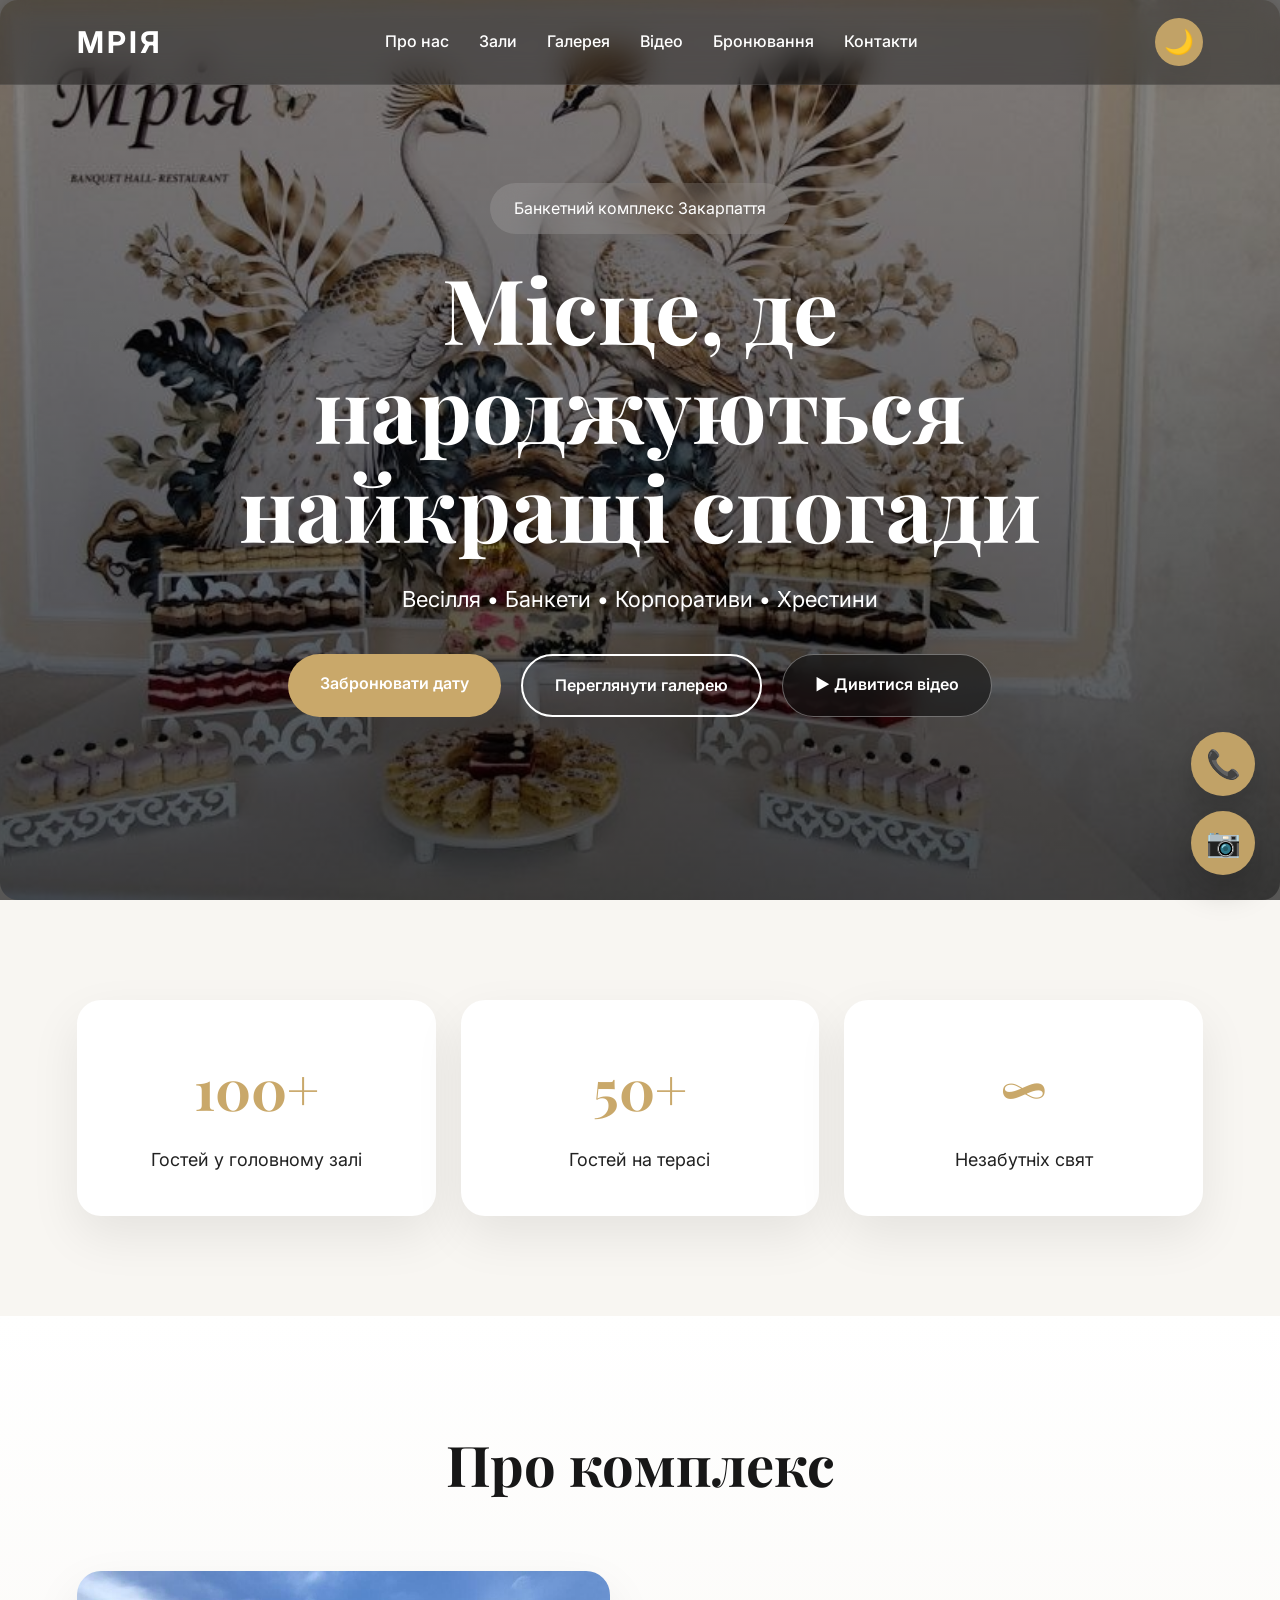
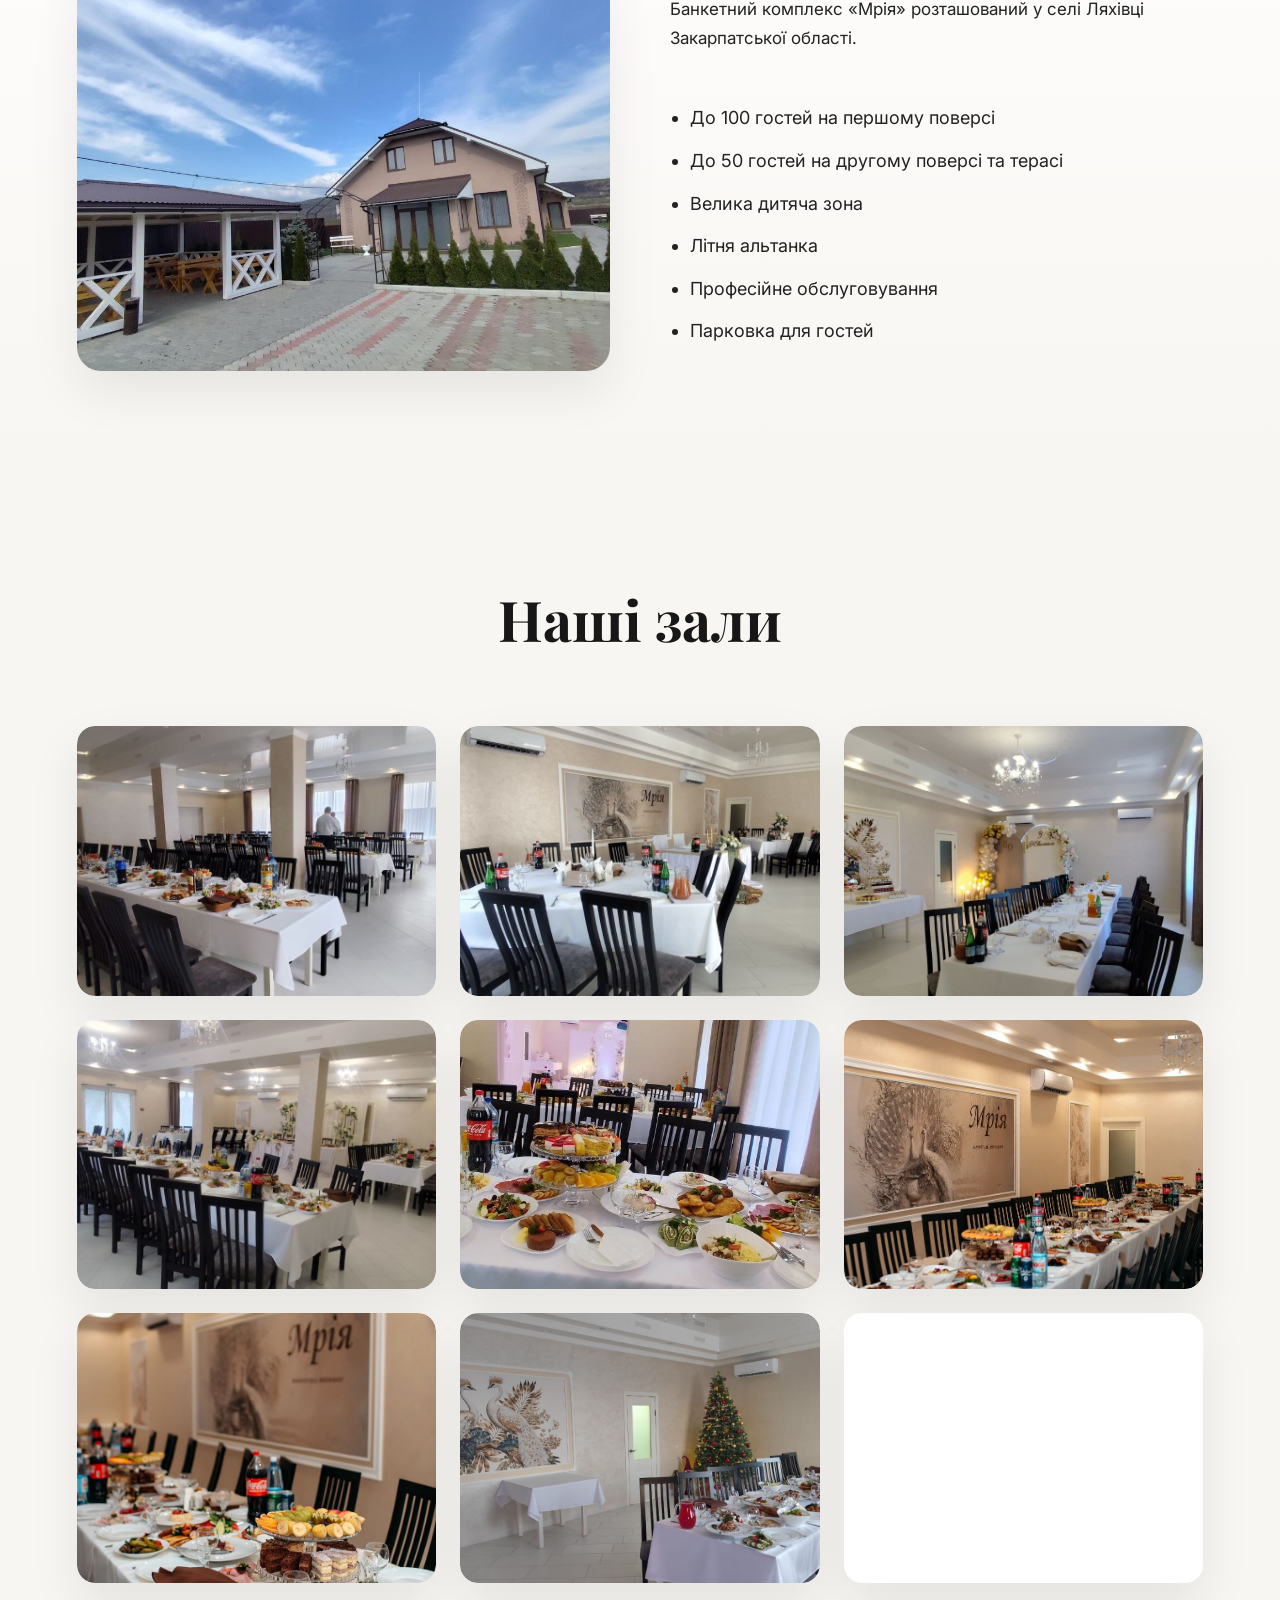
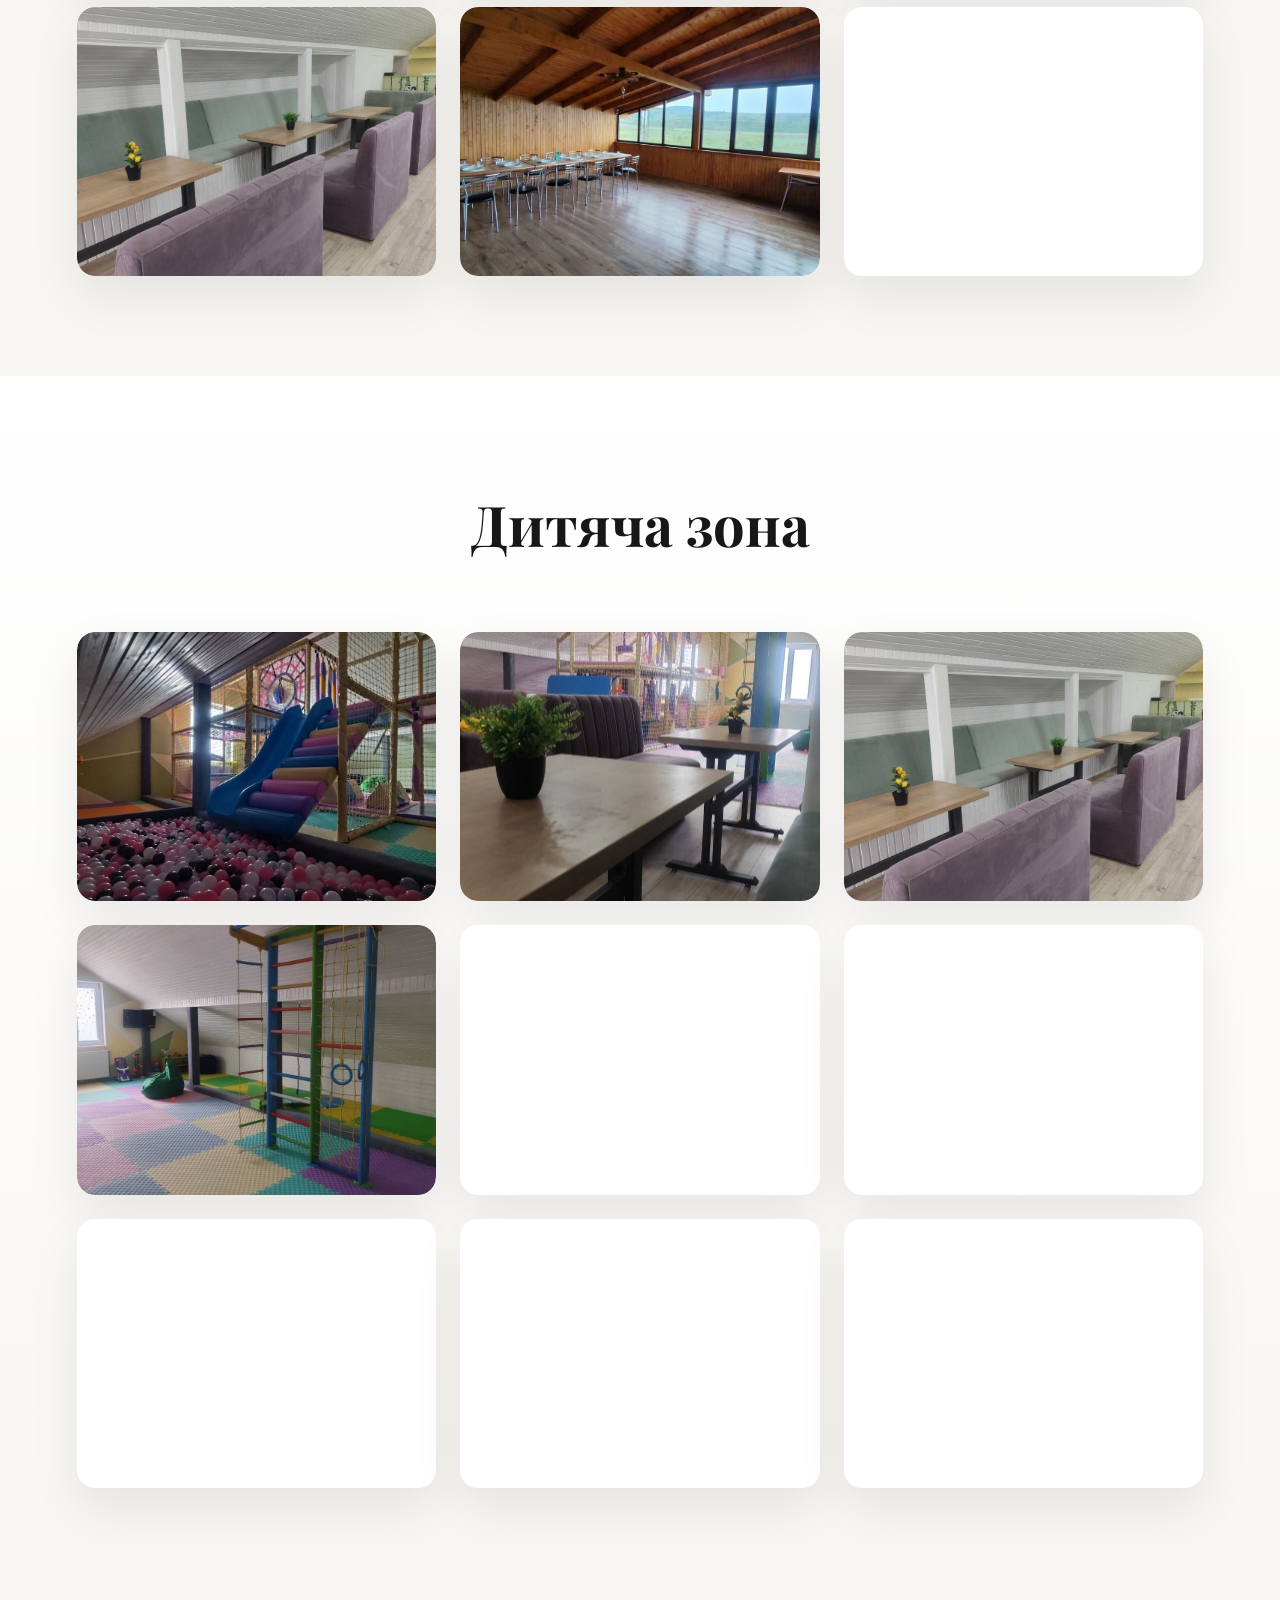
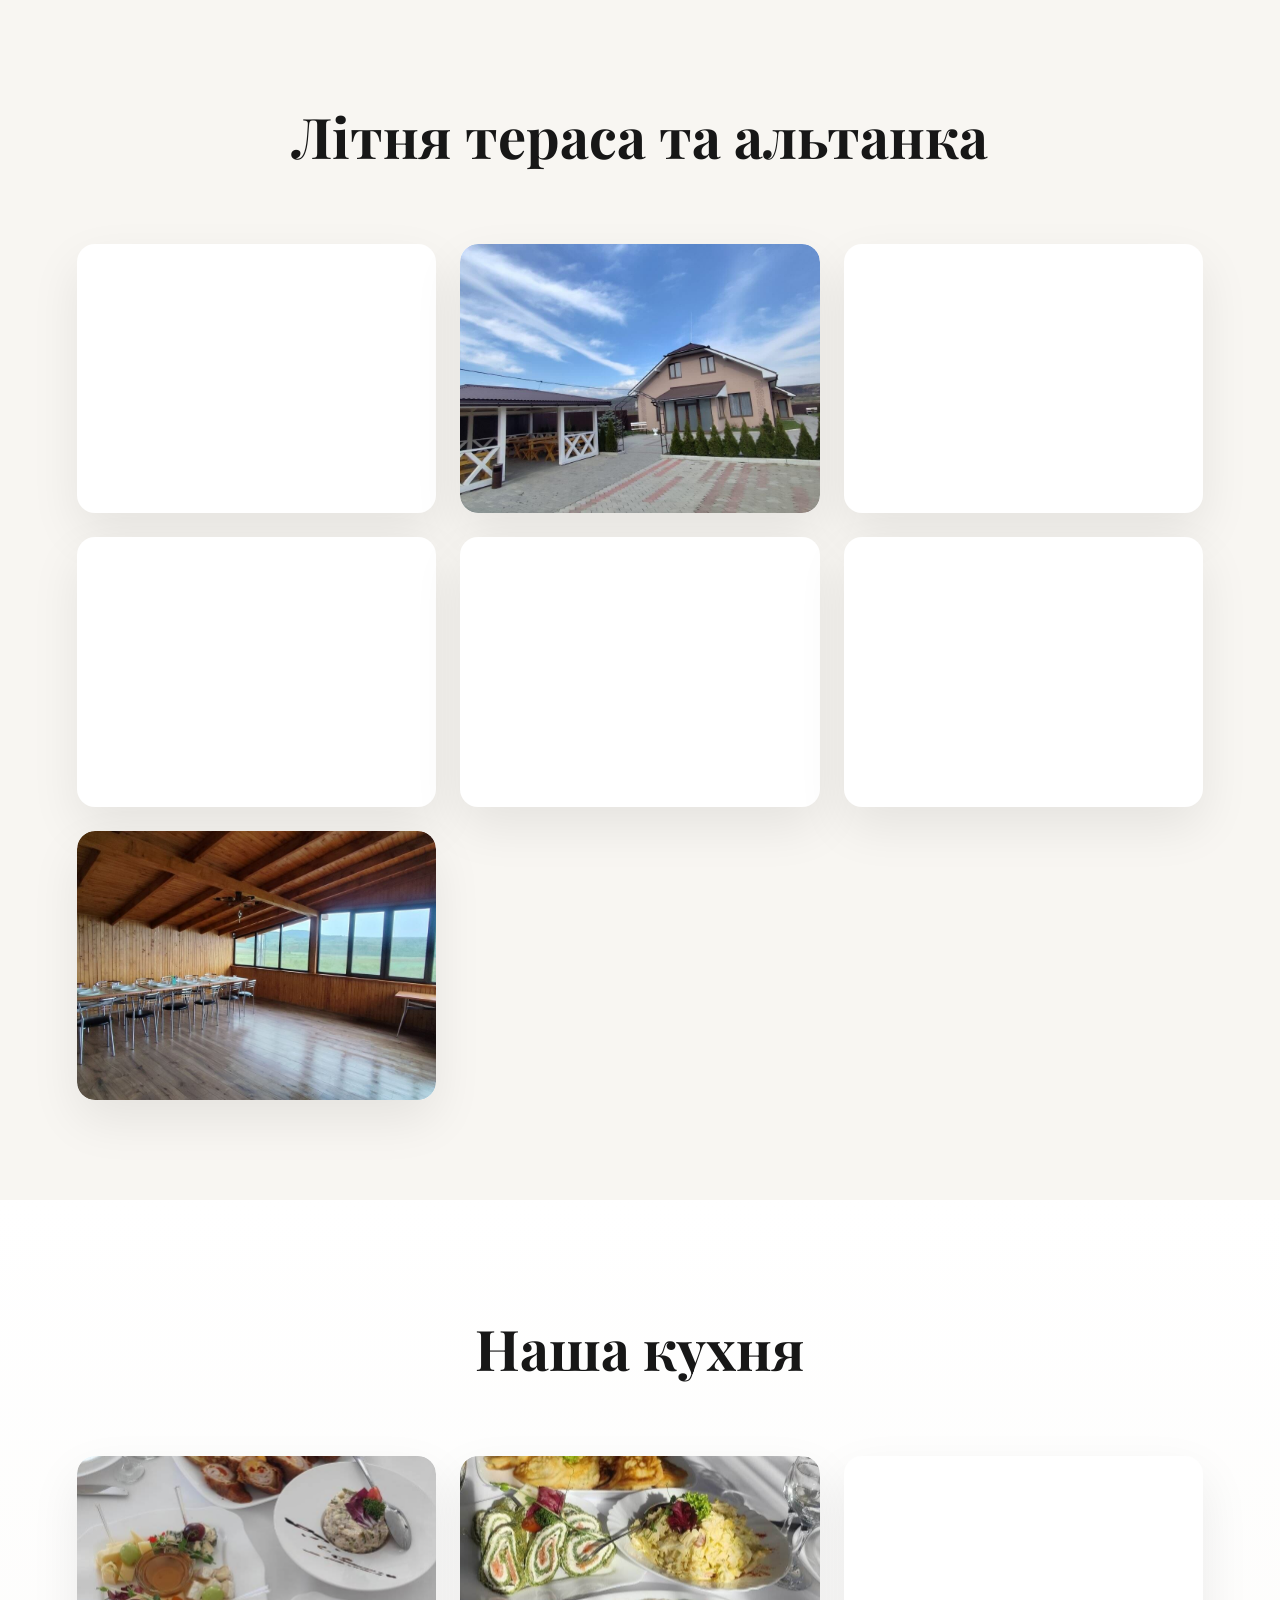
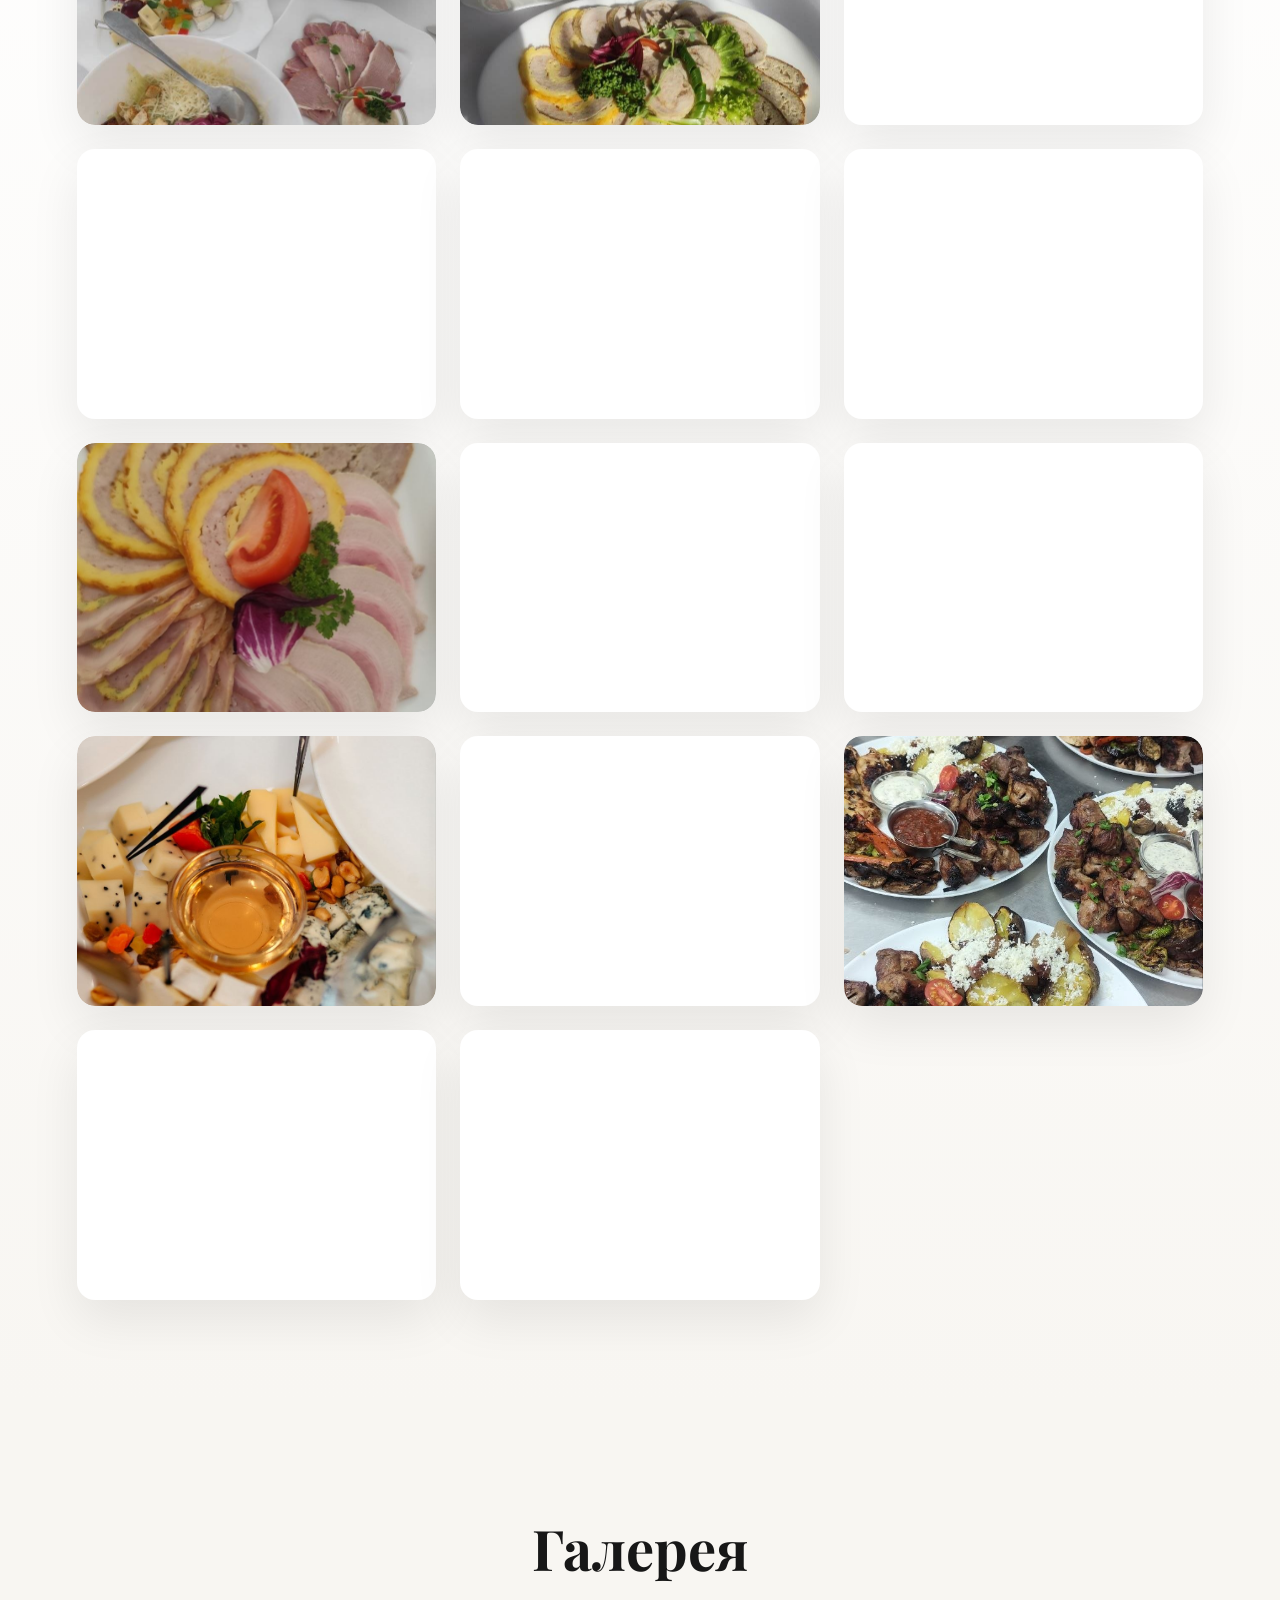
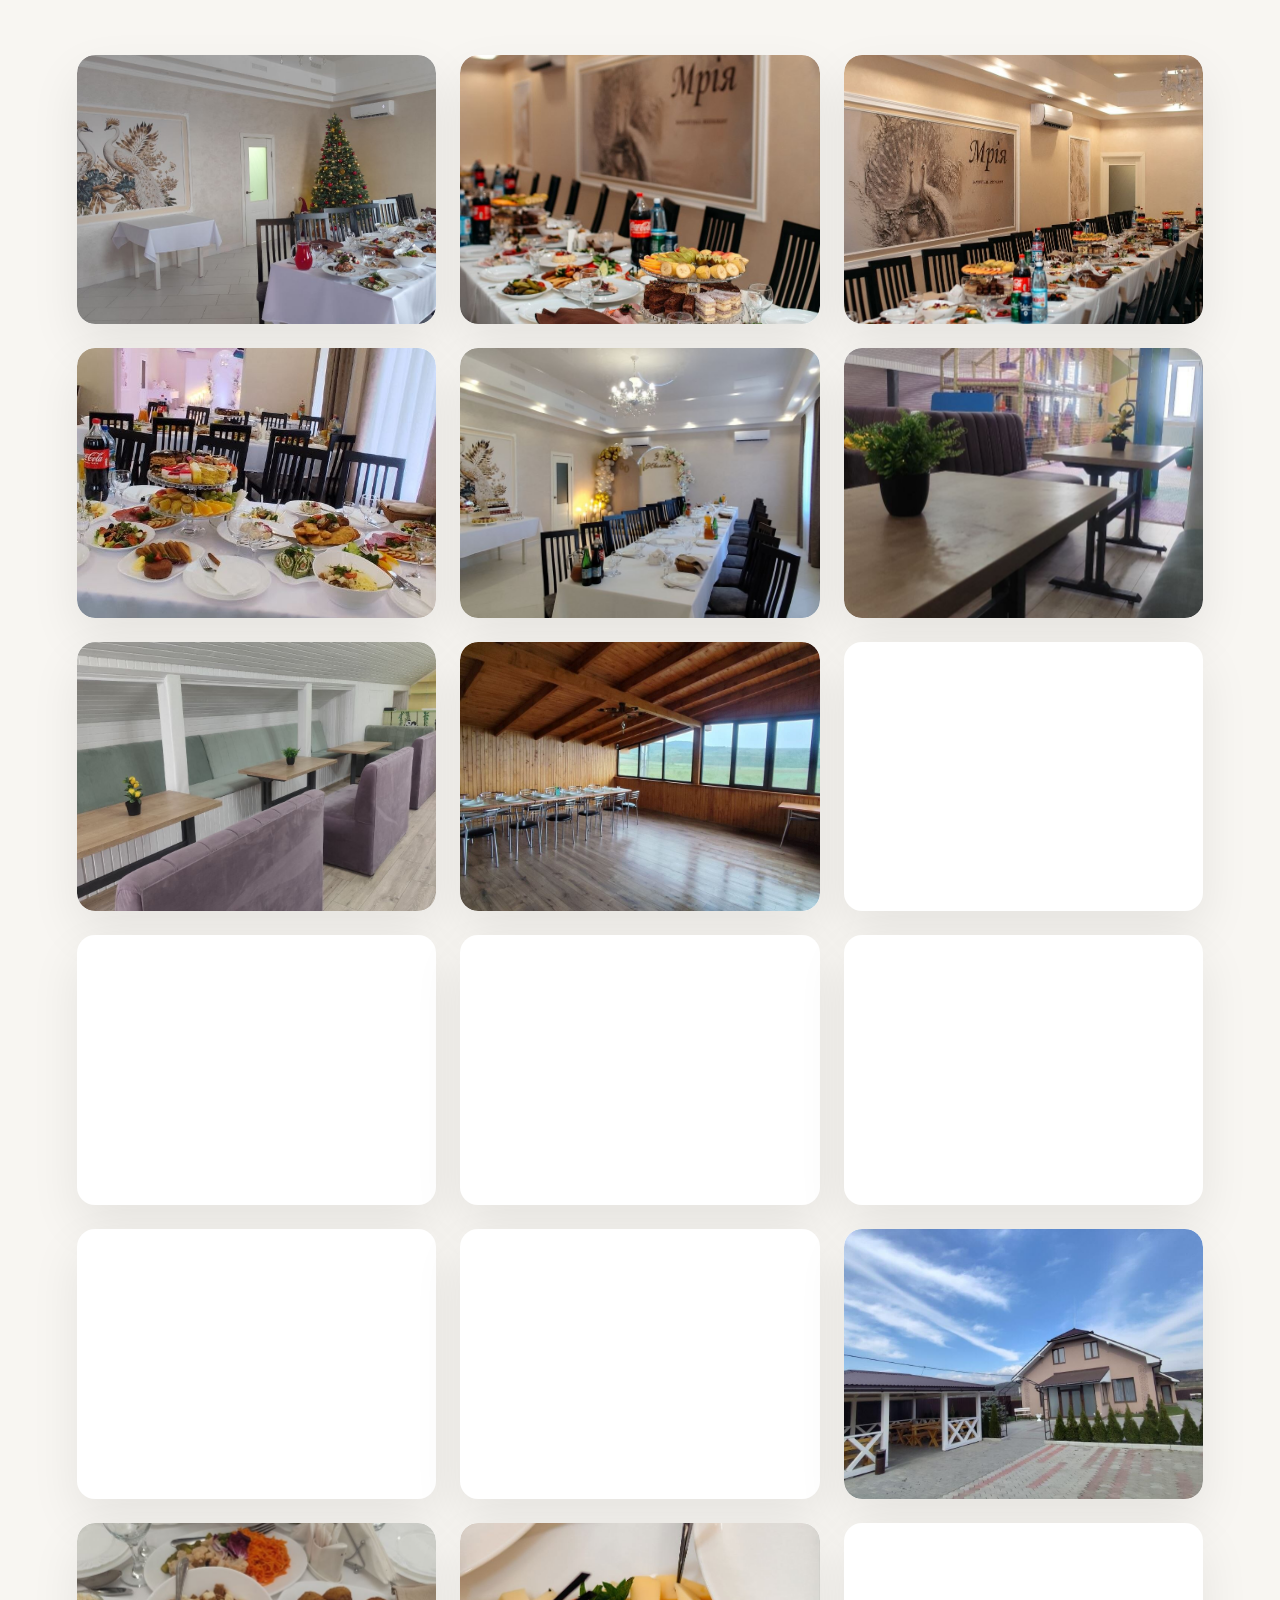
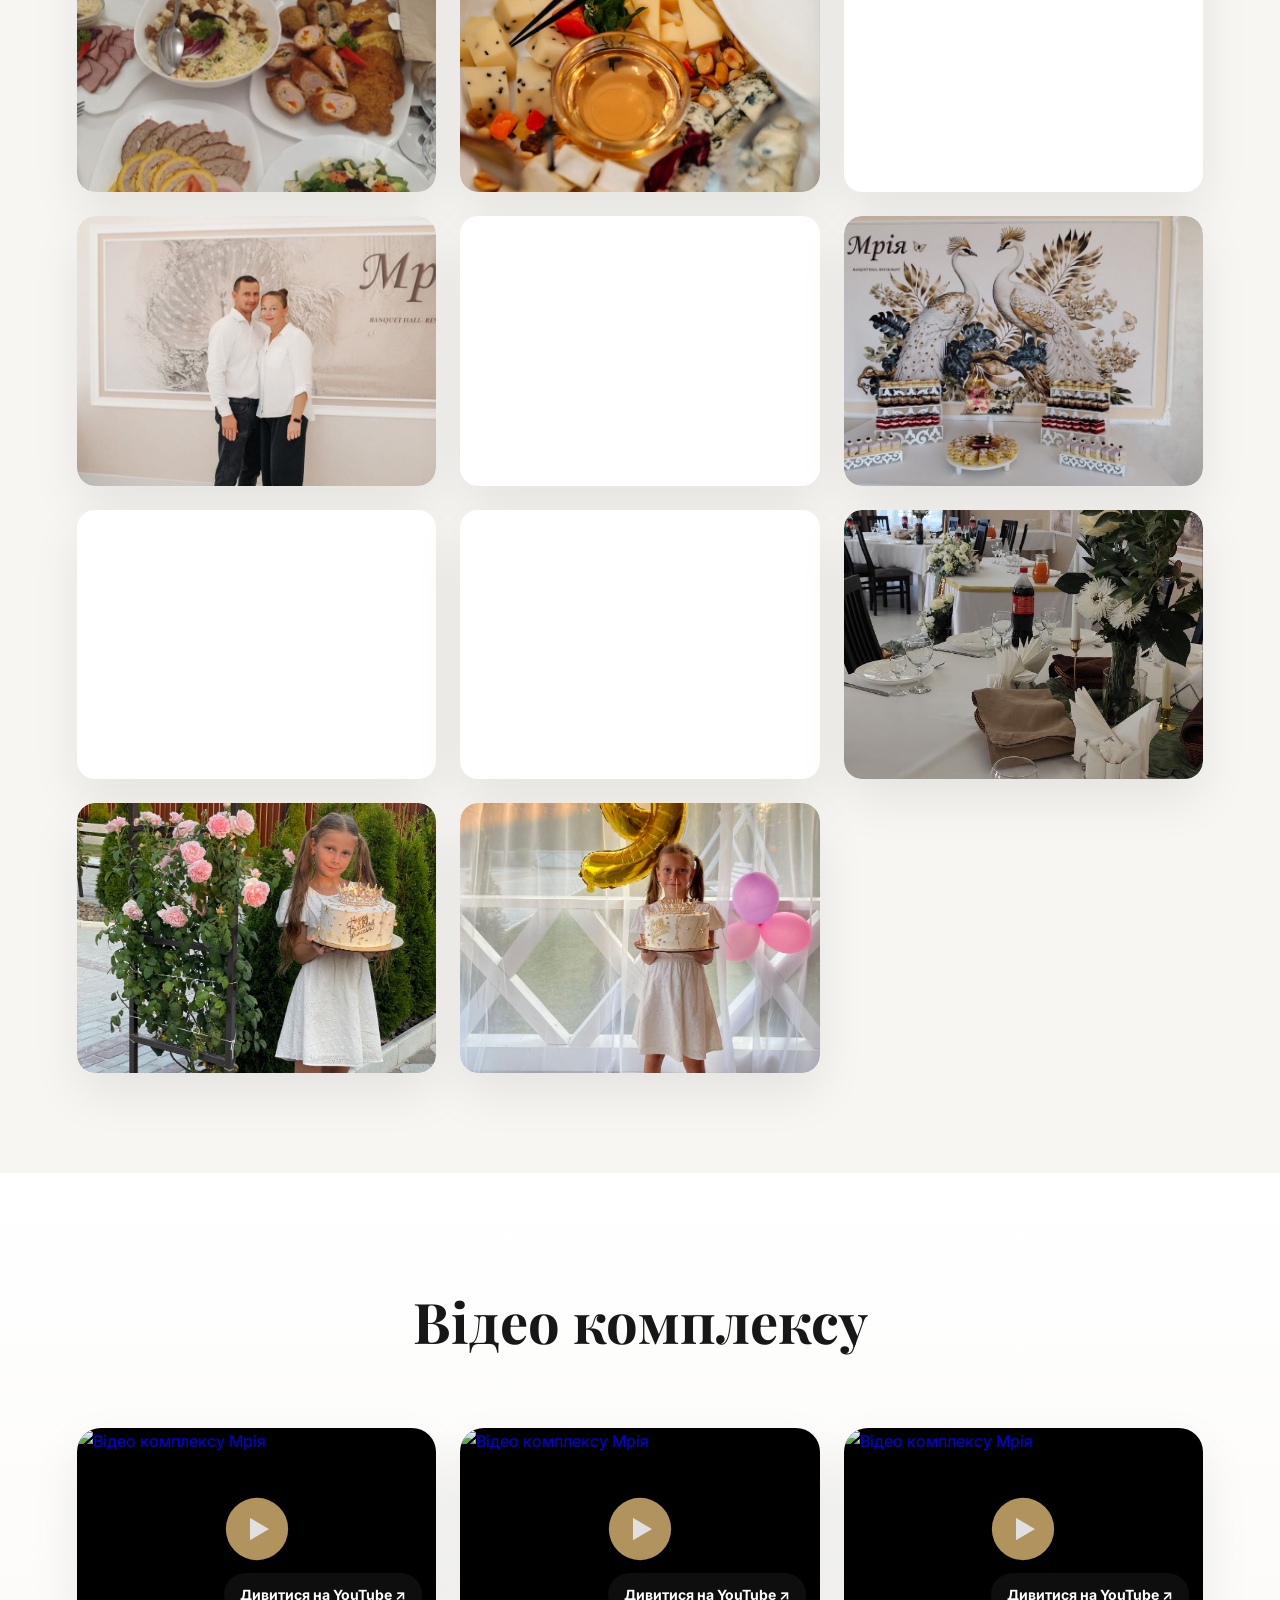
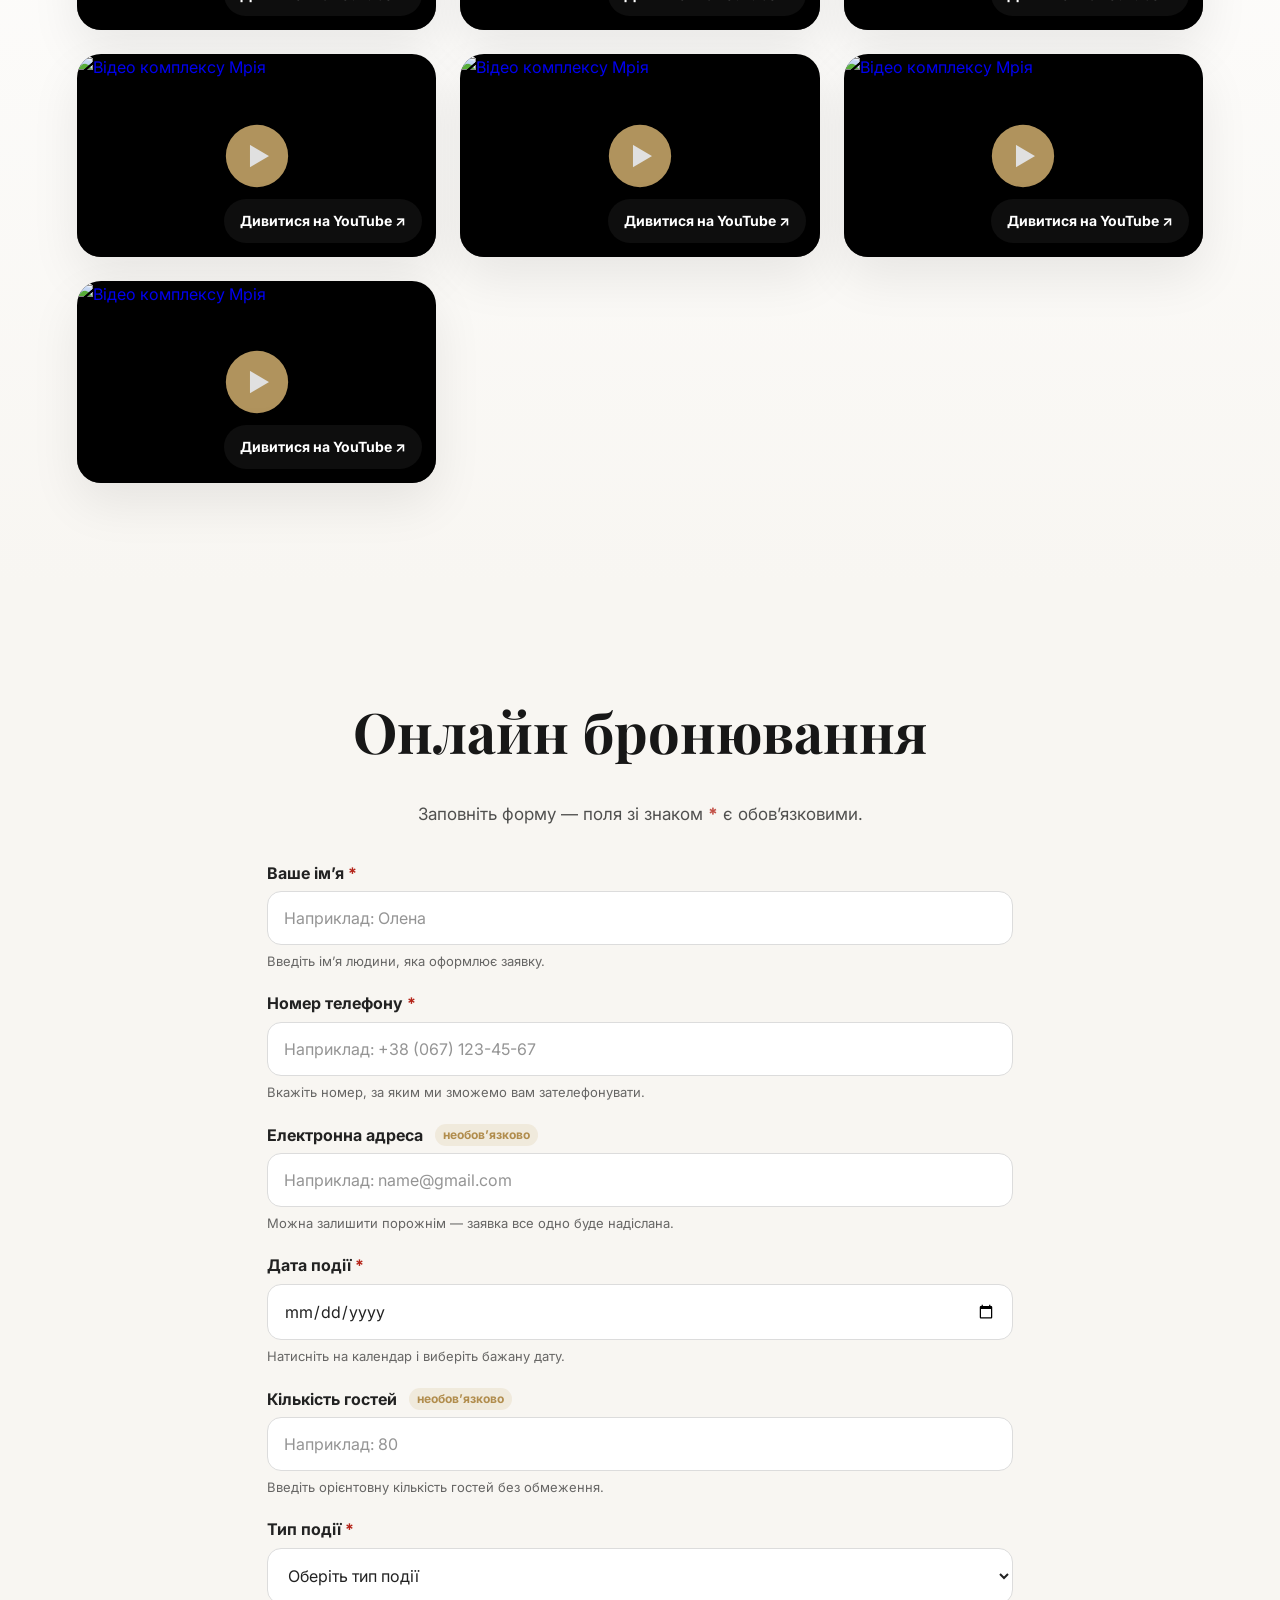
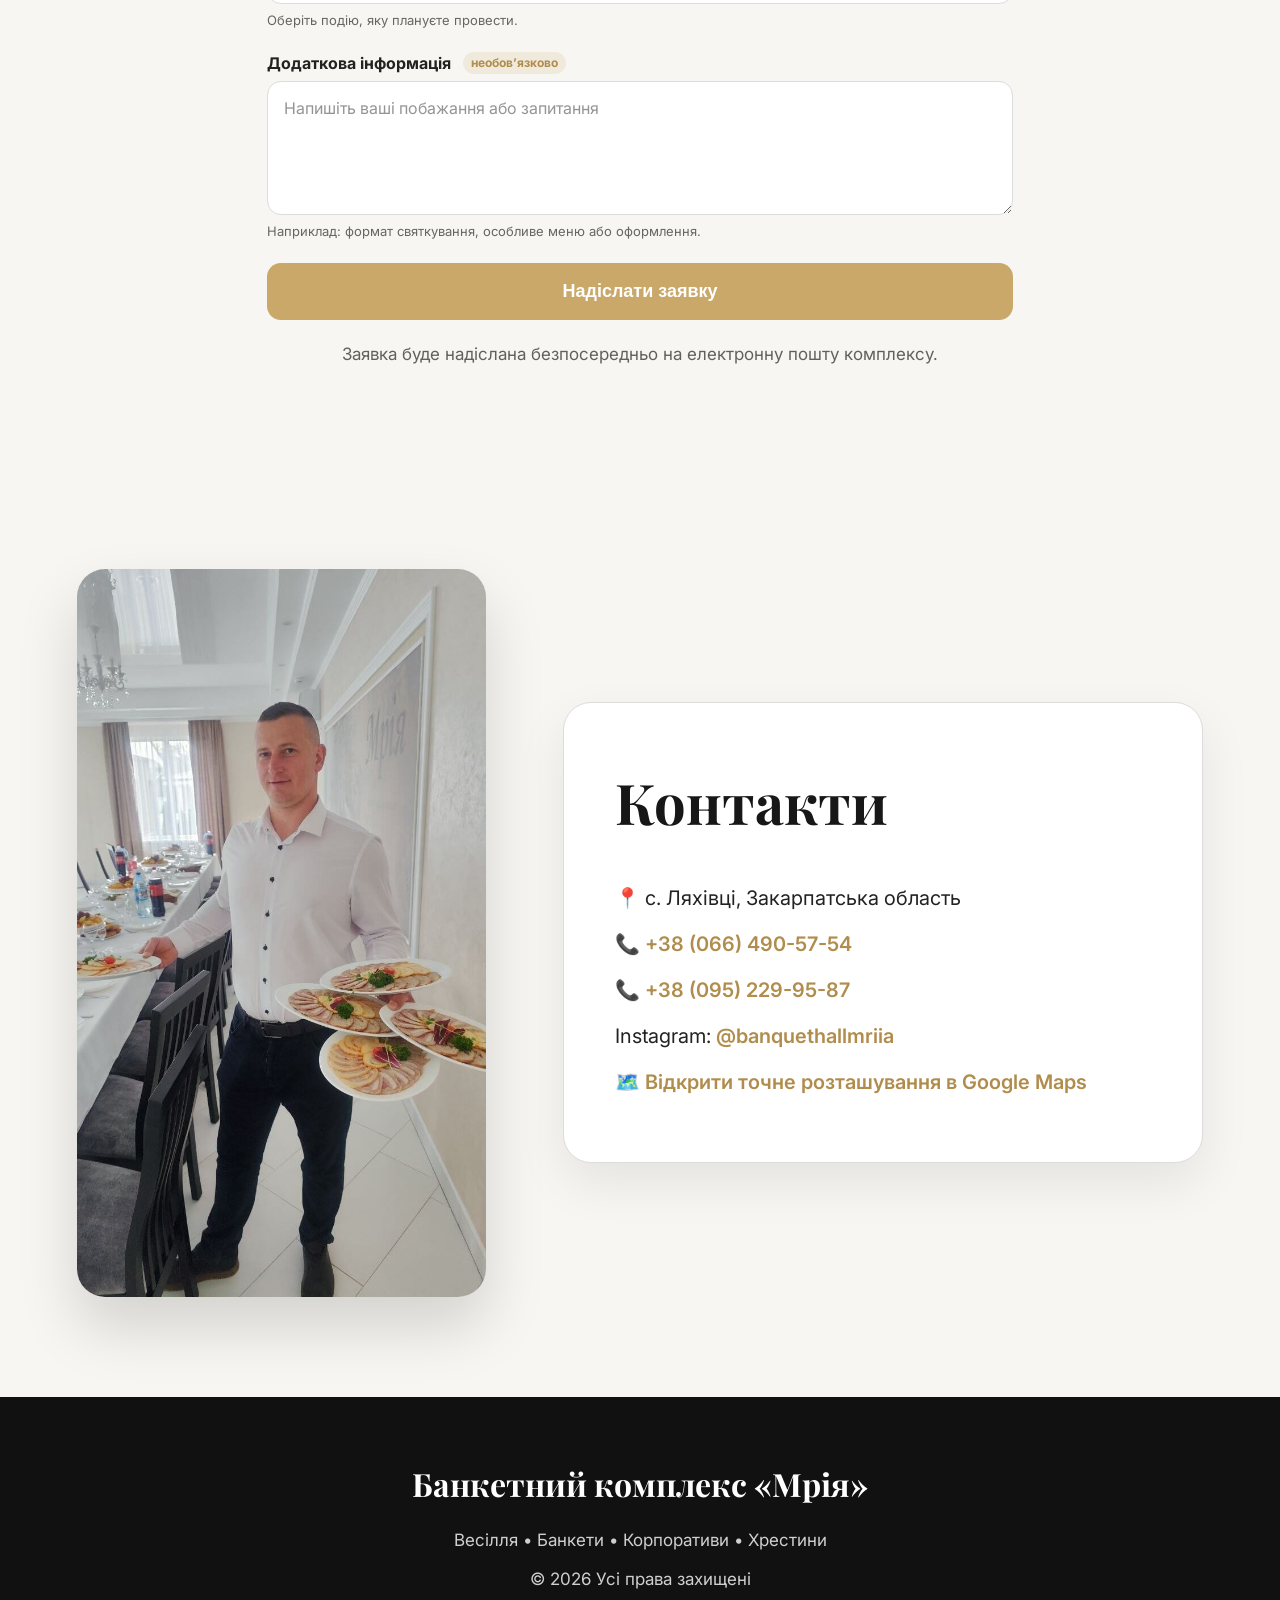
==== commit 2e924145: "Add files via upload" ====
--- a/mriia/index.html
+++ b/mriia/index.html
@@ -534,16 +534,22 @@
 
 
 	<!-- FLOATING BUTTONS -->
+	<div id="call-menu" class="call-menu" role="dialog" aria-modal="true" aria-labelledby="call-menu-title" aria-hidden="true">
+		<div class="call-menu-card">
+			<button id="call-menu-close" type="button" class="call-menu-close" aria-label="Закрити вибір номера">×</button>
+			<div class="call-menu-icon">📞</div>
+			<h2 id="call-menu-title">Оберіть номер телефону</h2>
+			<p>Натисніть на номер, на який бажаєте зателефонувати.</p>
+			<div class="call-options">
+				<a href="tel:+380664905754"><span>Телефон 1</span><strong>+38 (066) 490-57-54</strong></a>
+				<a href="tel:+380952299587"><span>Телефон 2</span><strong>+38 (095) 229-95-87</strong></a>
+			</div>
+		</div>
+	</div>
 
 	<div class="floating-buttons">
 
 		<div class="call-widget">
-			<div id="call-menu" class="call-menu" aria-hidden="true">
-				<p>Оберіть номер</p>
-				<a href="tel:+380664905754">📞 +38 (066) 490-57-54</a>
-				<a href="tel:+380952299587">📞 +38 (095) 229-95-87</a>
-			</div>
-
 		<button id="call-toggle" type="button" class="float-btn" aria-label="Показати номери телефону" aria-expanded="false" aria-controls="call-menu">
 
 			📞
--- a/mriia/style.css
+++ b/mriia/style.css
@@ -858,11 +858,20 @@
 }
 
 .call-widget{position:relative;}
-.call-menu{position:absolute;right:0;bottom:calc(100% + 14px);width:max-content;min-width:260px;padding:14px;border:1px solid rgba(201,168,106,.35);border-radius:18px;background:var(--card-bg);box-shadow:var(--shadow-hover);opacity:0;visibility:hidden;transform:translateY(10px) scale(.97);transition:.25s;}
-.call-menu.is-visible{opacity:1;visibility:visible;transform:none;}
-.call-menu p{padding:4px 10px 10px;color:var(--text);font-size:14px;font-weight:700;}
-.call-menu a{display:block;padding:11px 12px;border-radius:12px;color:var(--text);font-size:15px;font-weight:700;white-space:nowrap;transition:.2s;}
-.call-menu a:hover,.call-menu a:focus-visible{background:rgba(201,168,106,.16);color:var(--gold-dark);}
+.call-menu{position:fixed;inset:0;z-index:2900;display:grid;place-items:center;padding:20px;background:rgba(0,0,0,.68);backdrop-filter:blur(10px);opacity:0;visibility:hidden;transition:.28s;}
+.call-menu.is-visible{opacity:1;visibility:visible;}
+.call-menu-card{position:relative;width:min(100%,500px);padding:38px;border:1px solid rgba(201,168,106,.4);border-radius:28px;background:var(--card-bg);color:var(--text);text-align:center;box-shadow:0 30px 90px rgba(0,0,0,.38);transform:translateY(18px) scale(.97);transition:.3s;}
+.call-menu.is-visible .call-menu-card{transform:none;}
+.call-menu-close{position:absolute;top:12px;right:14px;width:42px;height:42px;border:0;border-radius:50%;background:transparent;color:var(--text);font-size:30px;line-height:1;cursor:pointer;}
+.call-menu-close:hover{background:rgba(201,168,106,.16);}
+.call-menu-icon{display:grid;place-items:center;width:68px;height:68px;margin:0 auto 18px;border-radius:50%;background:var(--gold);font-size:30px;}
+.call-menu h2{margin-bottom:8px;color:var(--dark);font-size:clamp(27px,5vw,38px);}
+.call-menu-card>p{margin-bottom:24px;font-size:15px;opacity:.72;}
+.call-options{display:grid;gap:12px;}
+.call-options a{display:grid;gap:2px;padding:15px 18px;border:1px solid var(--border);border-radius:15px;background:var(--bg);color:var(--text);text-align:left;transition:.25s;}
+.call-options a span{font-size:12px;opacity:.65;}
+.call-options a strong{font-size:18px;}
+.call-options a:hover,.call-options a:focus-visible{border-color:var(--gold);background:rgba(201,168,106,.15);transform:translateY(-2px);}
 
 .float-btn:hover{
 
@@ -1118,7 +1127,9 @@
     height:54px;
     font-size:22px;
   }
-  .call-menu{position:fixed;right:14px;bottom:82px;min-width:0;width:min(300px,calc(100vw - 28px));}
+  .call-menu{padding:14px;}
+  .call-menu-card{width:100%;max-width:430px;padding:34px 18px 22px;border-radius:22px;}
+  .call-options a{padding:14px;}
 
   .thank-you-modal{padding:14px;}
   .thank-you-card{max-height:calc(100svh - 28px);overflow-y:auto;padding:30px 20px;border-radius:22px;}
@@ -1160,7 +1171,7 @@
 
 .hero-buttons .btn{width:100%;}
 .contacts{padding:24px 16px;}
-.call-menu a{font-size:14px;padding:11px 9px;}
+.call-options a strong{font-size:17px;}
 
 }
 
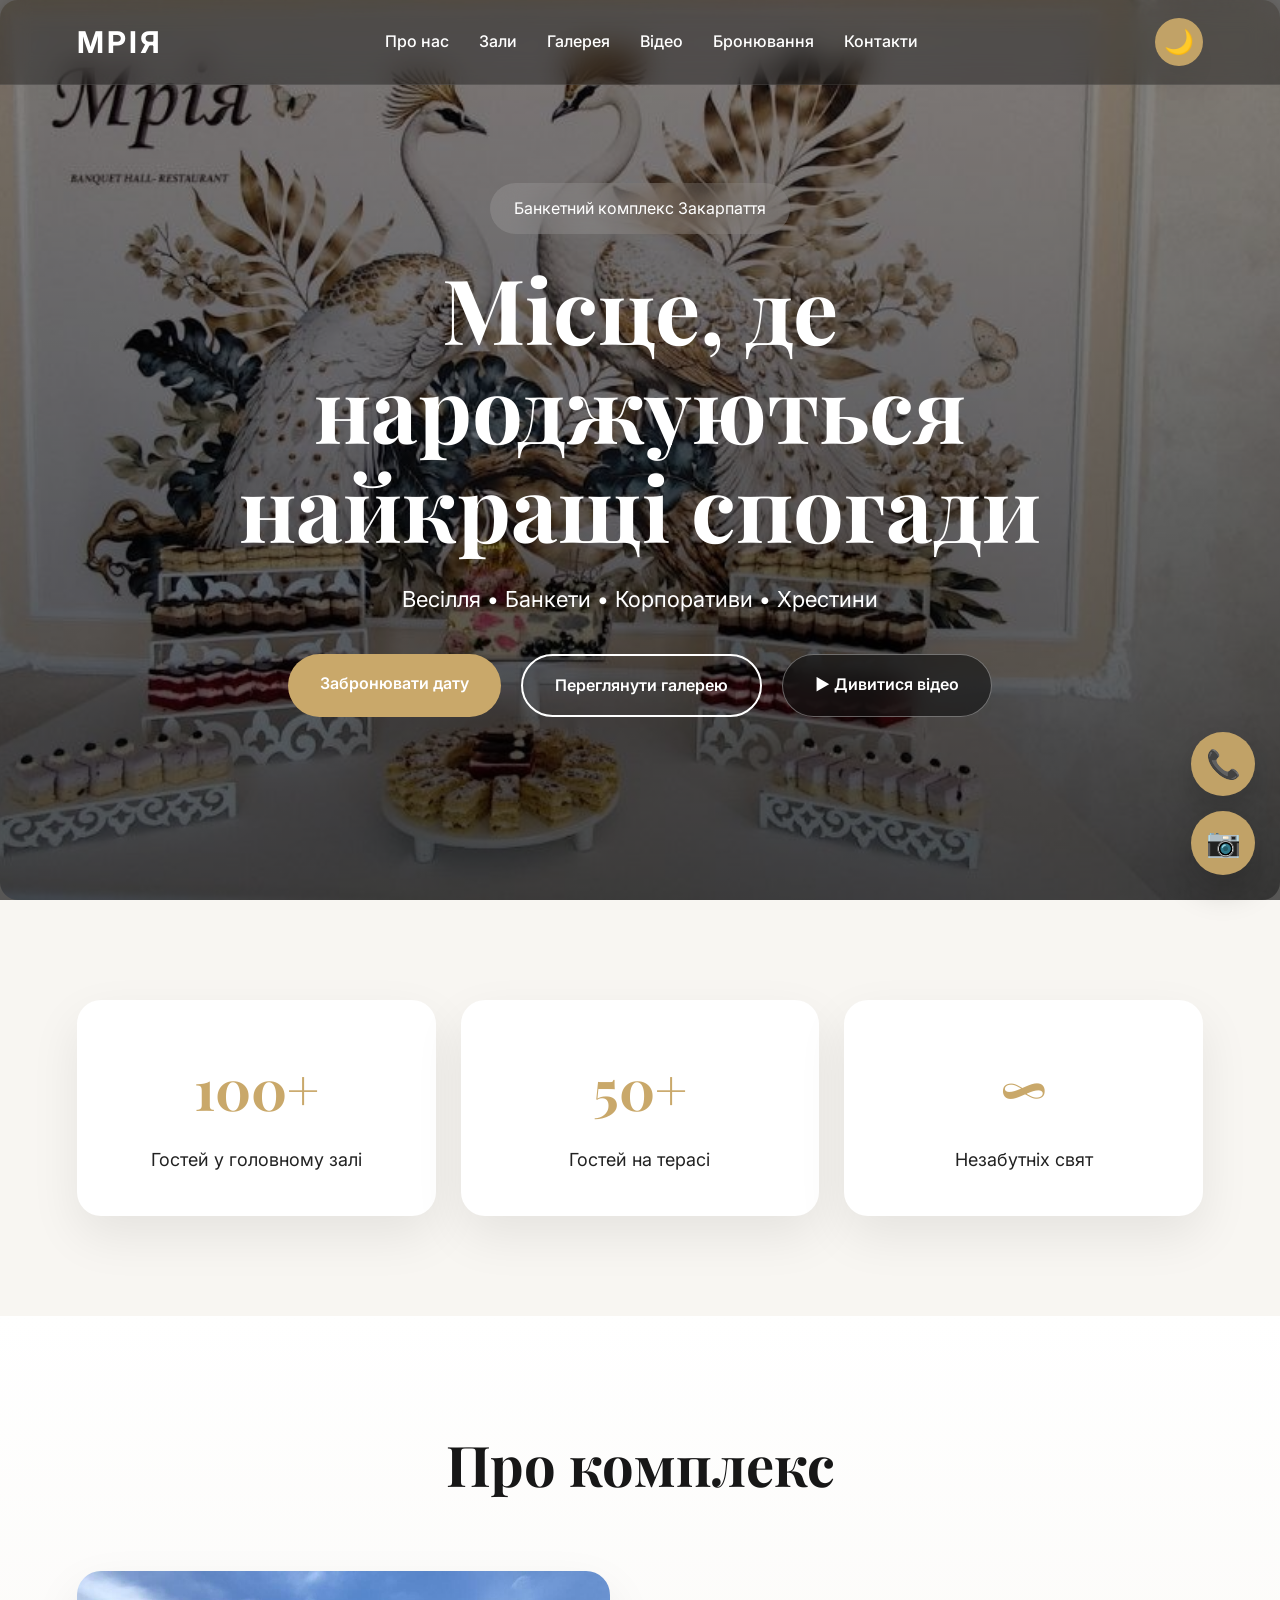
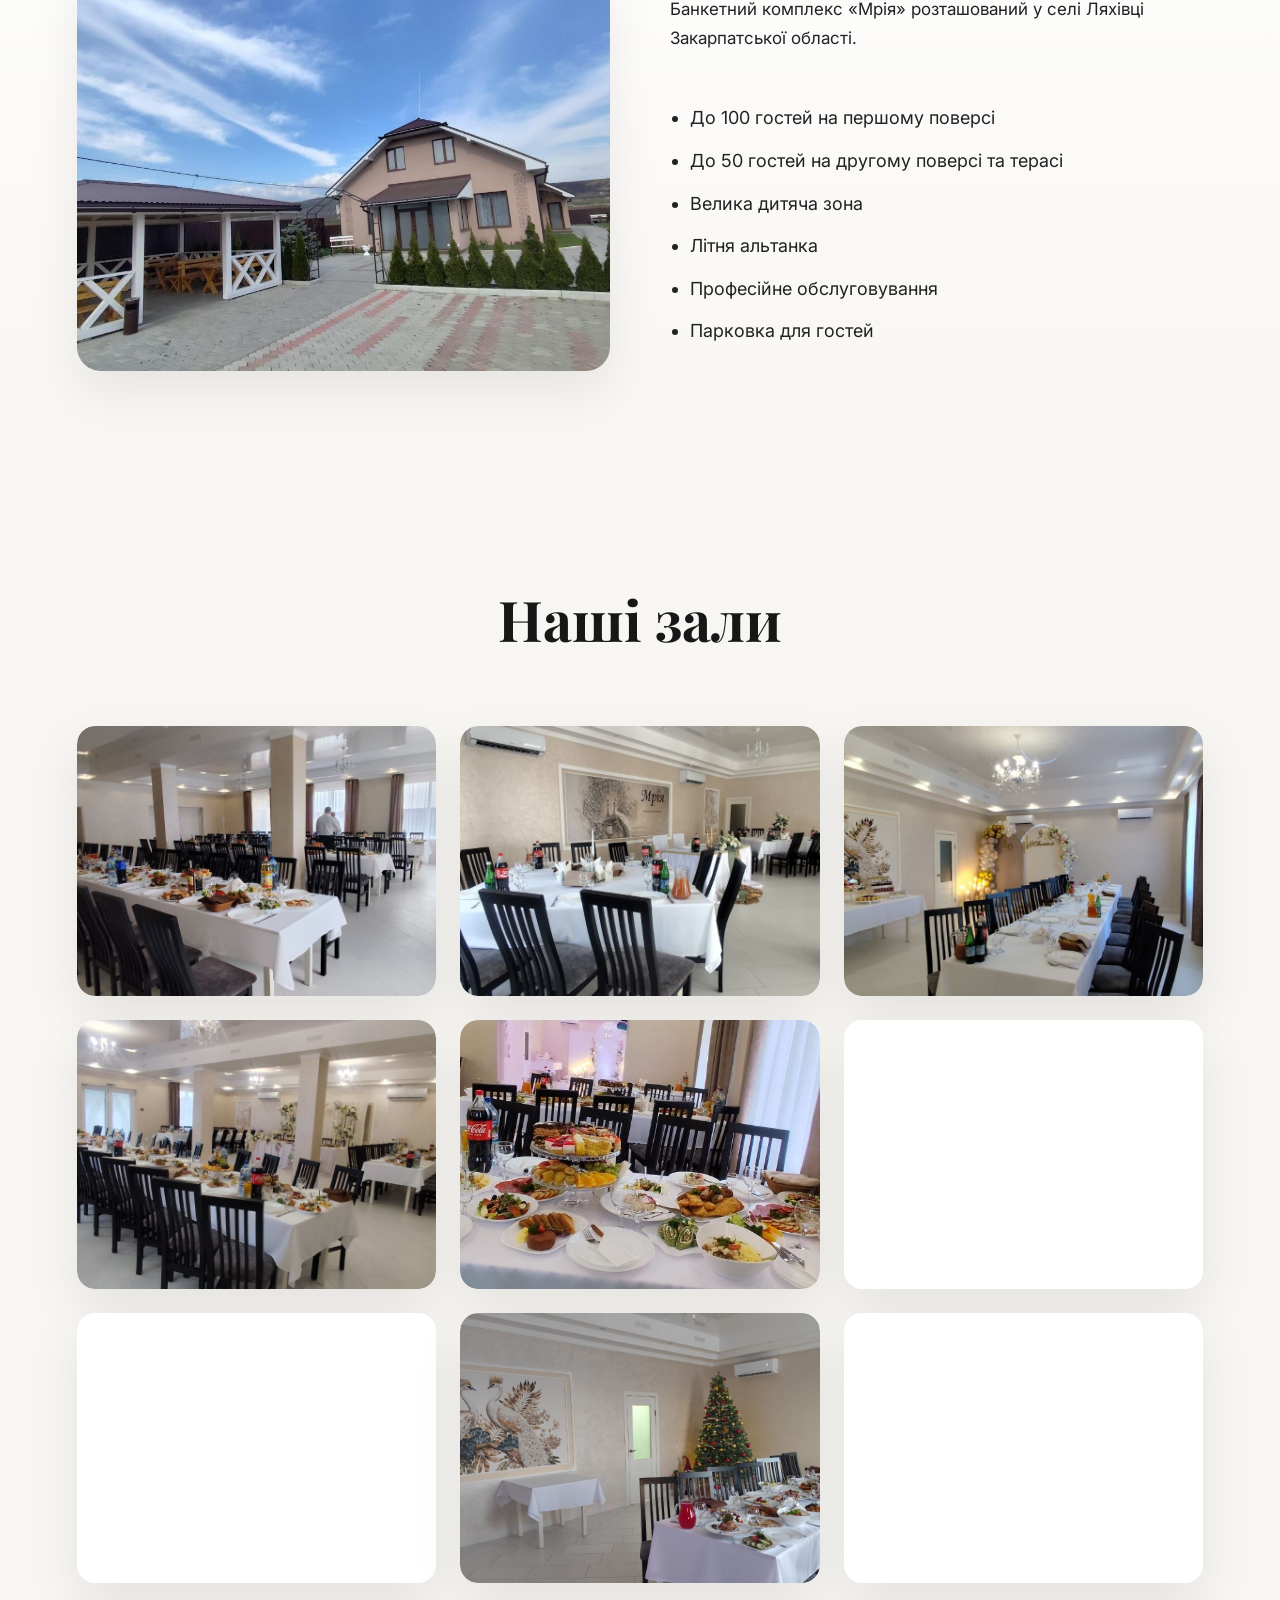
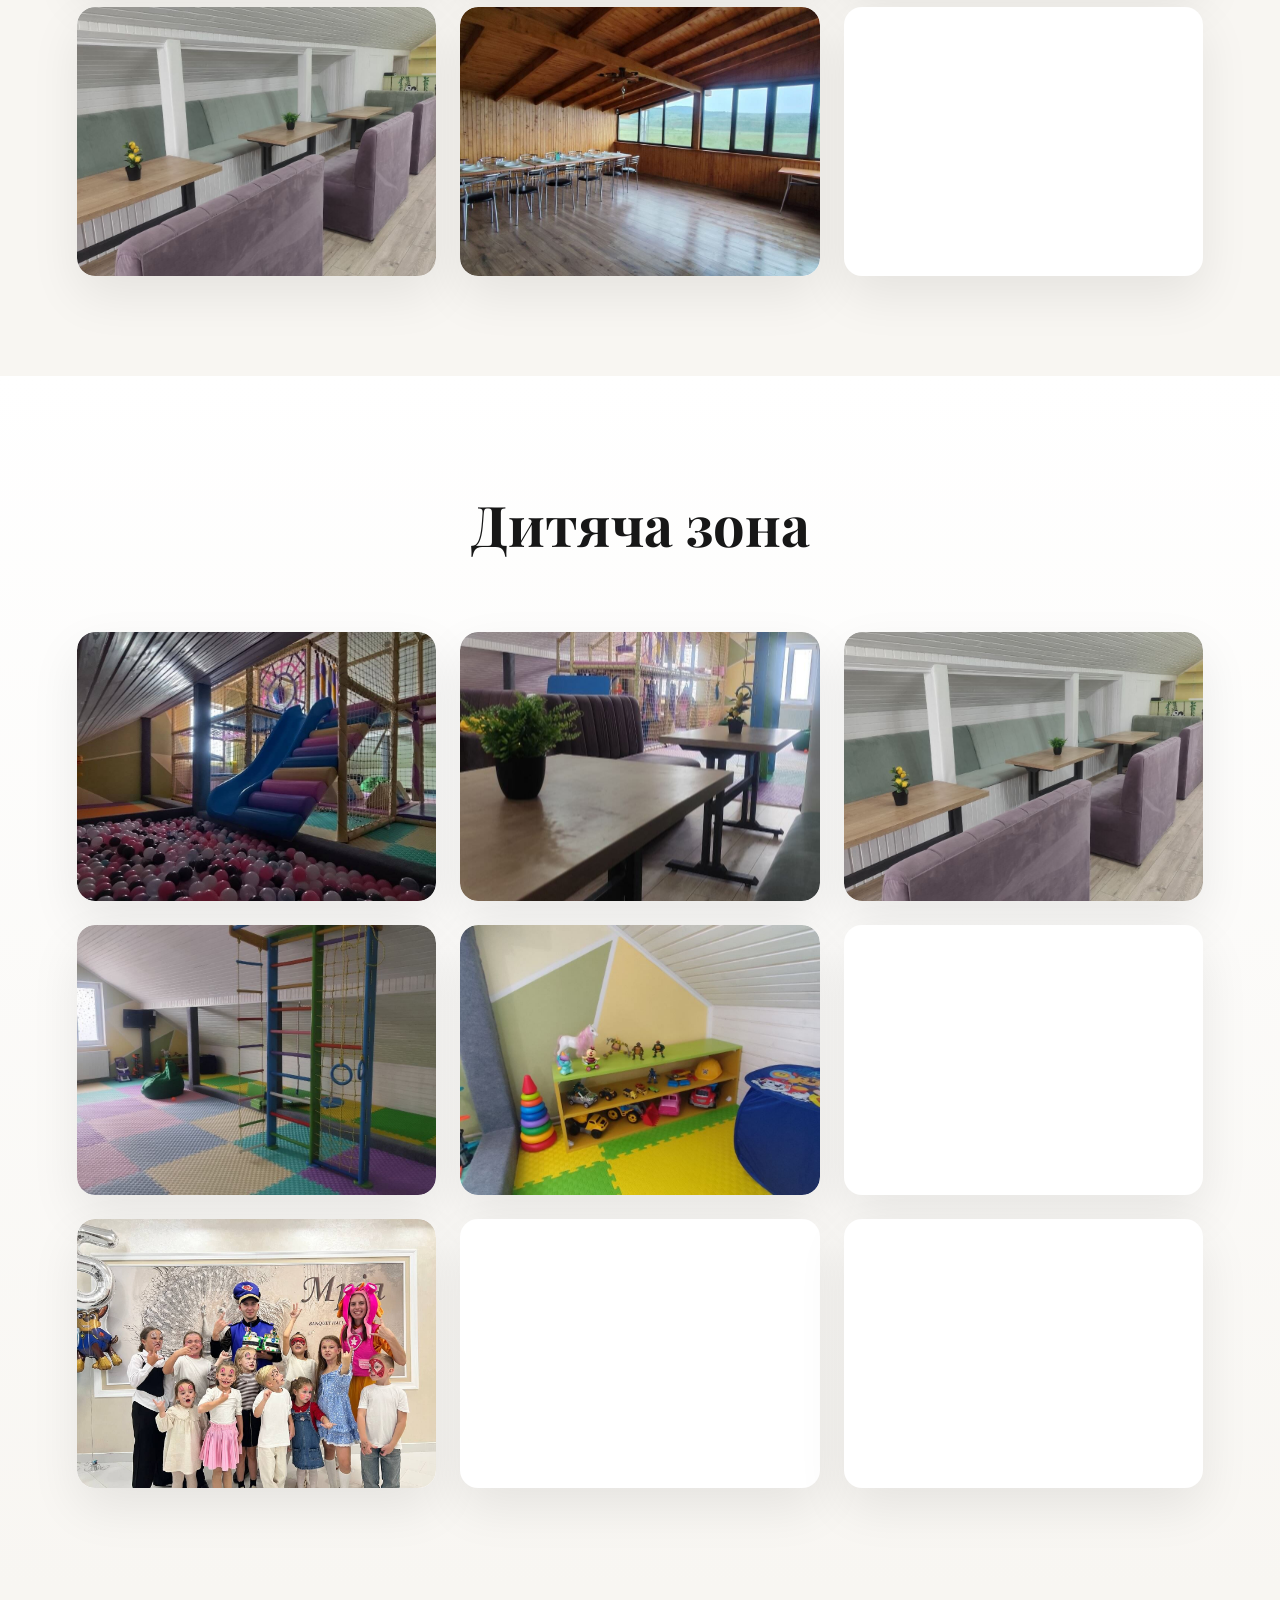
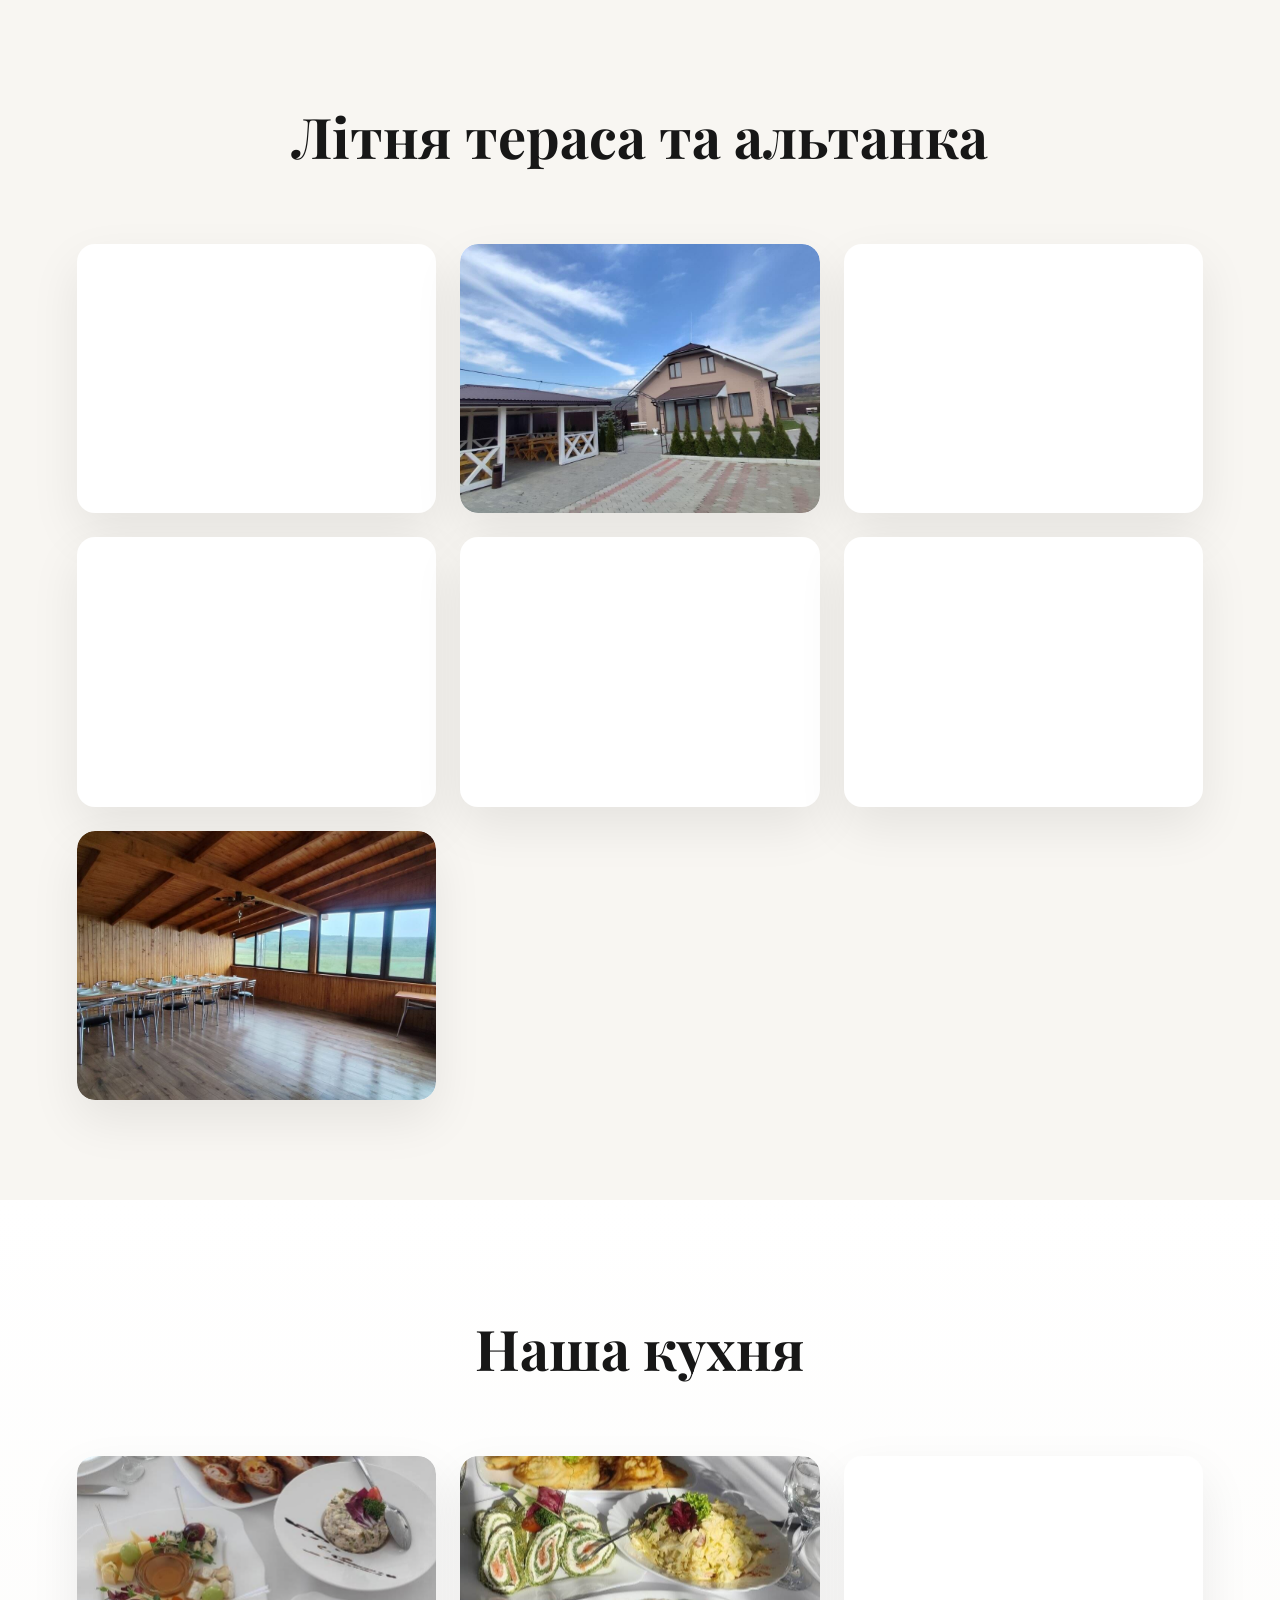
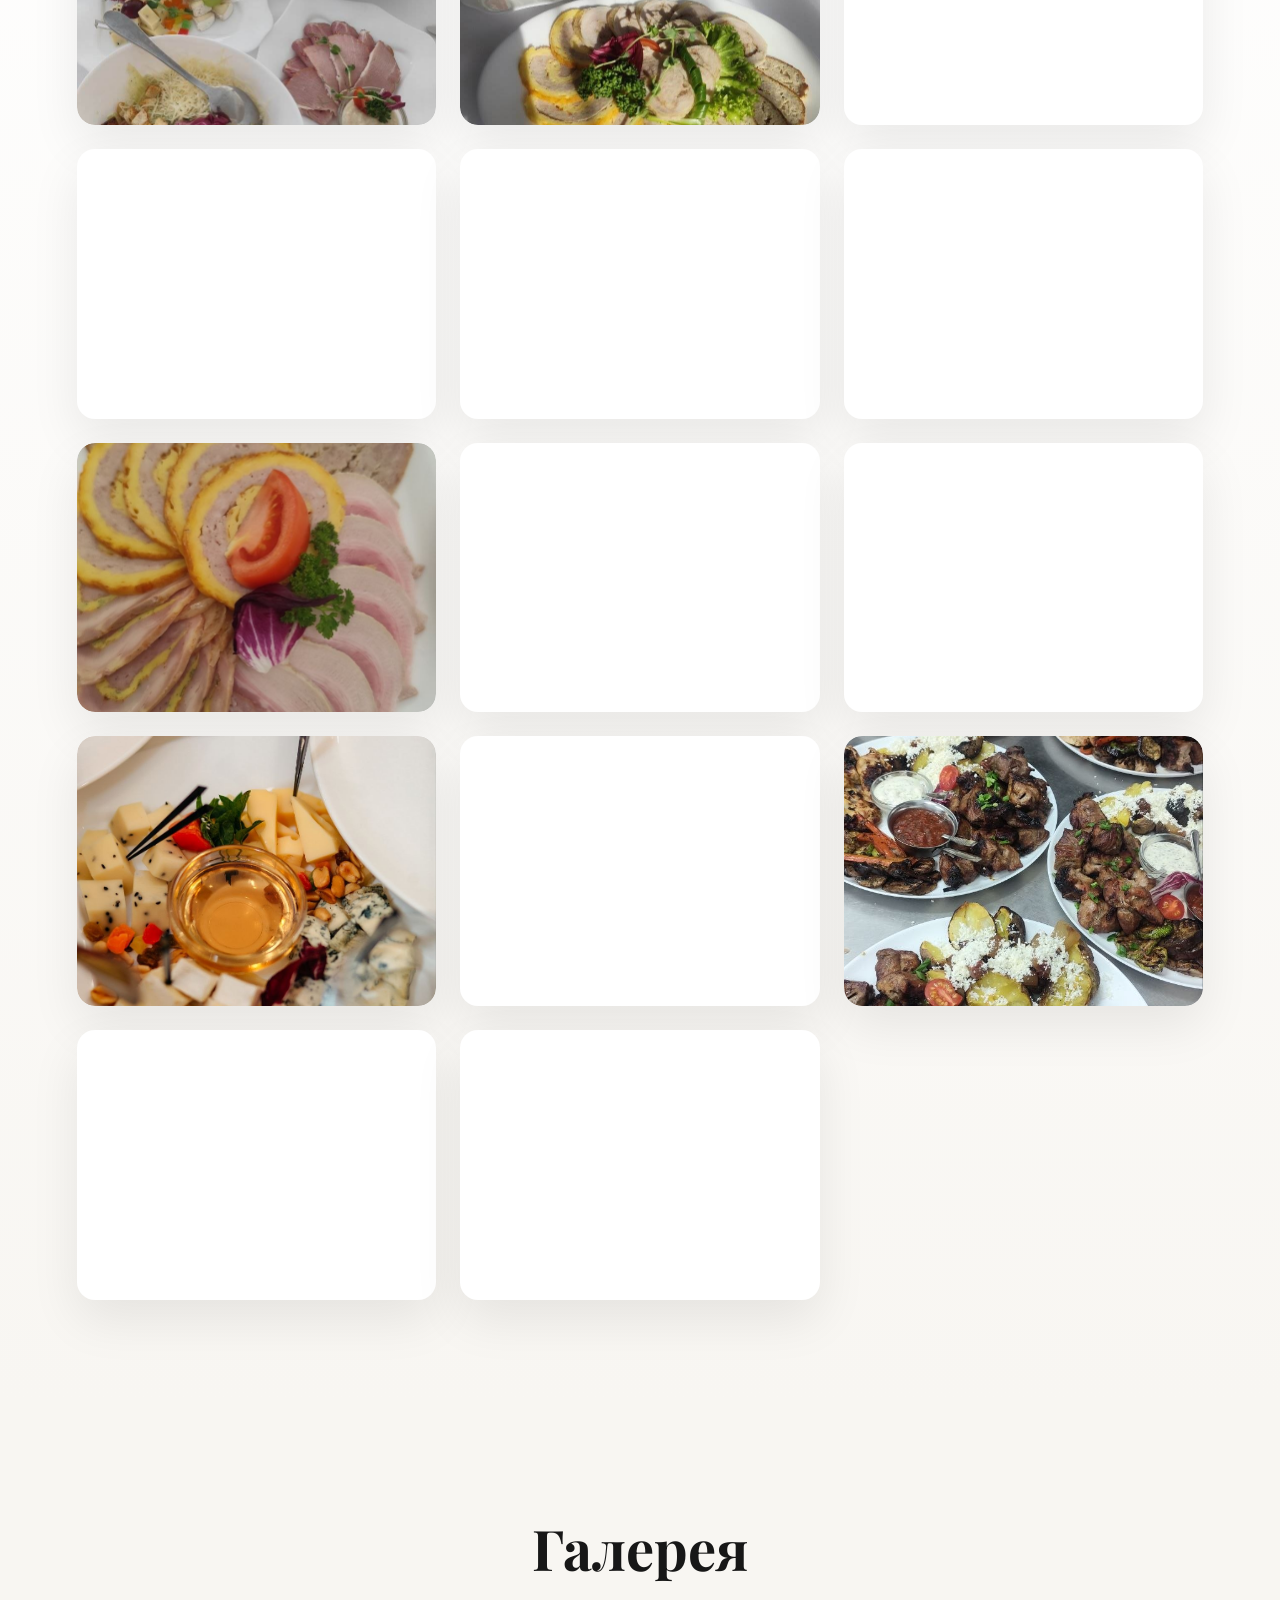
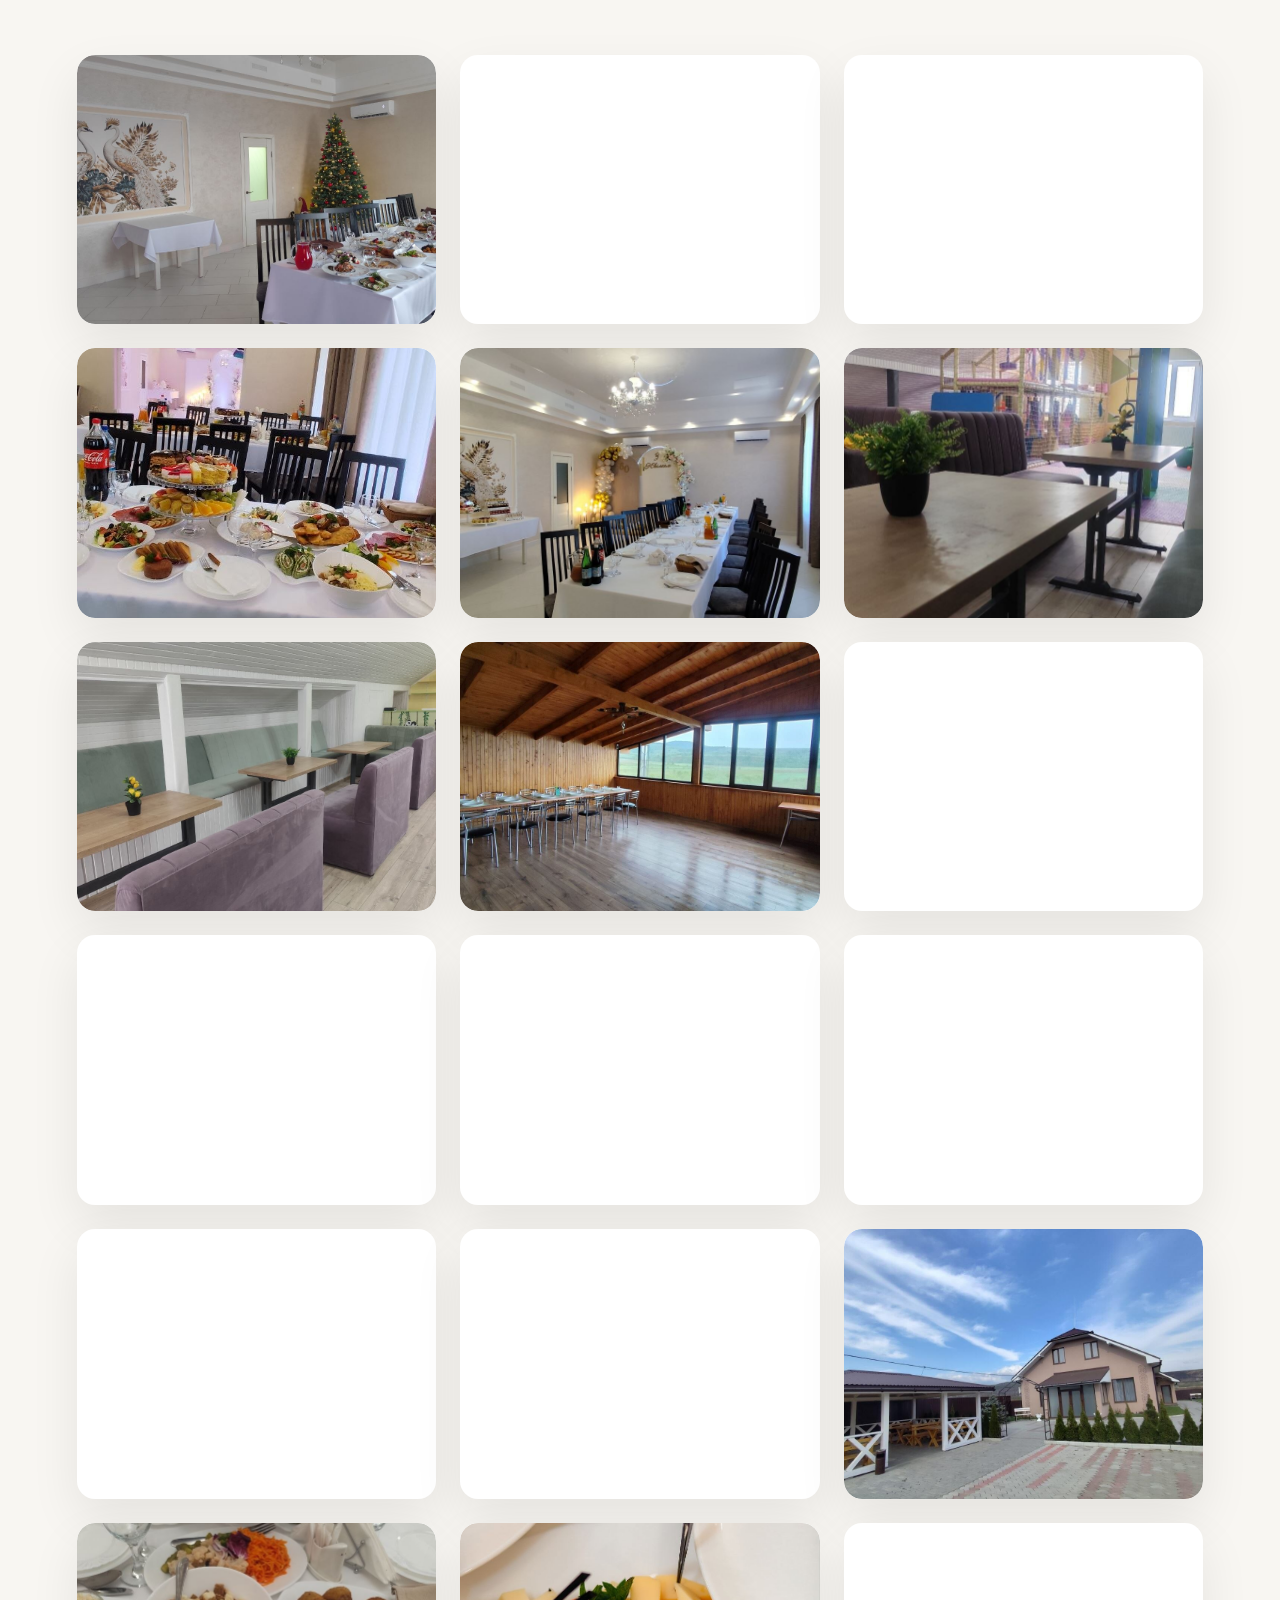
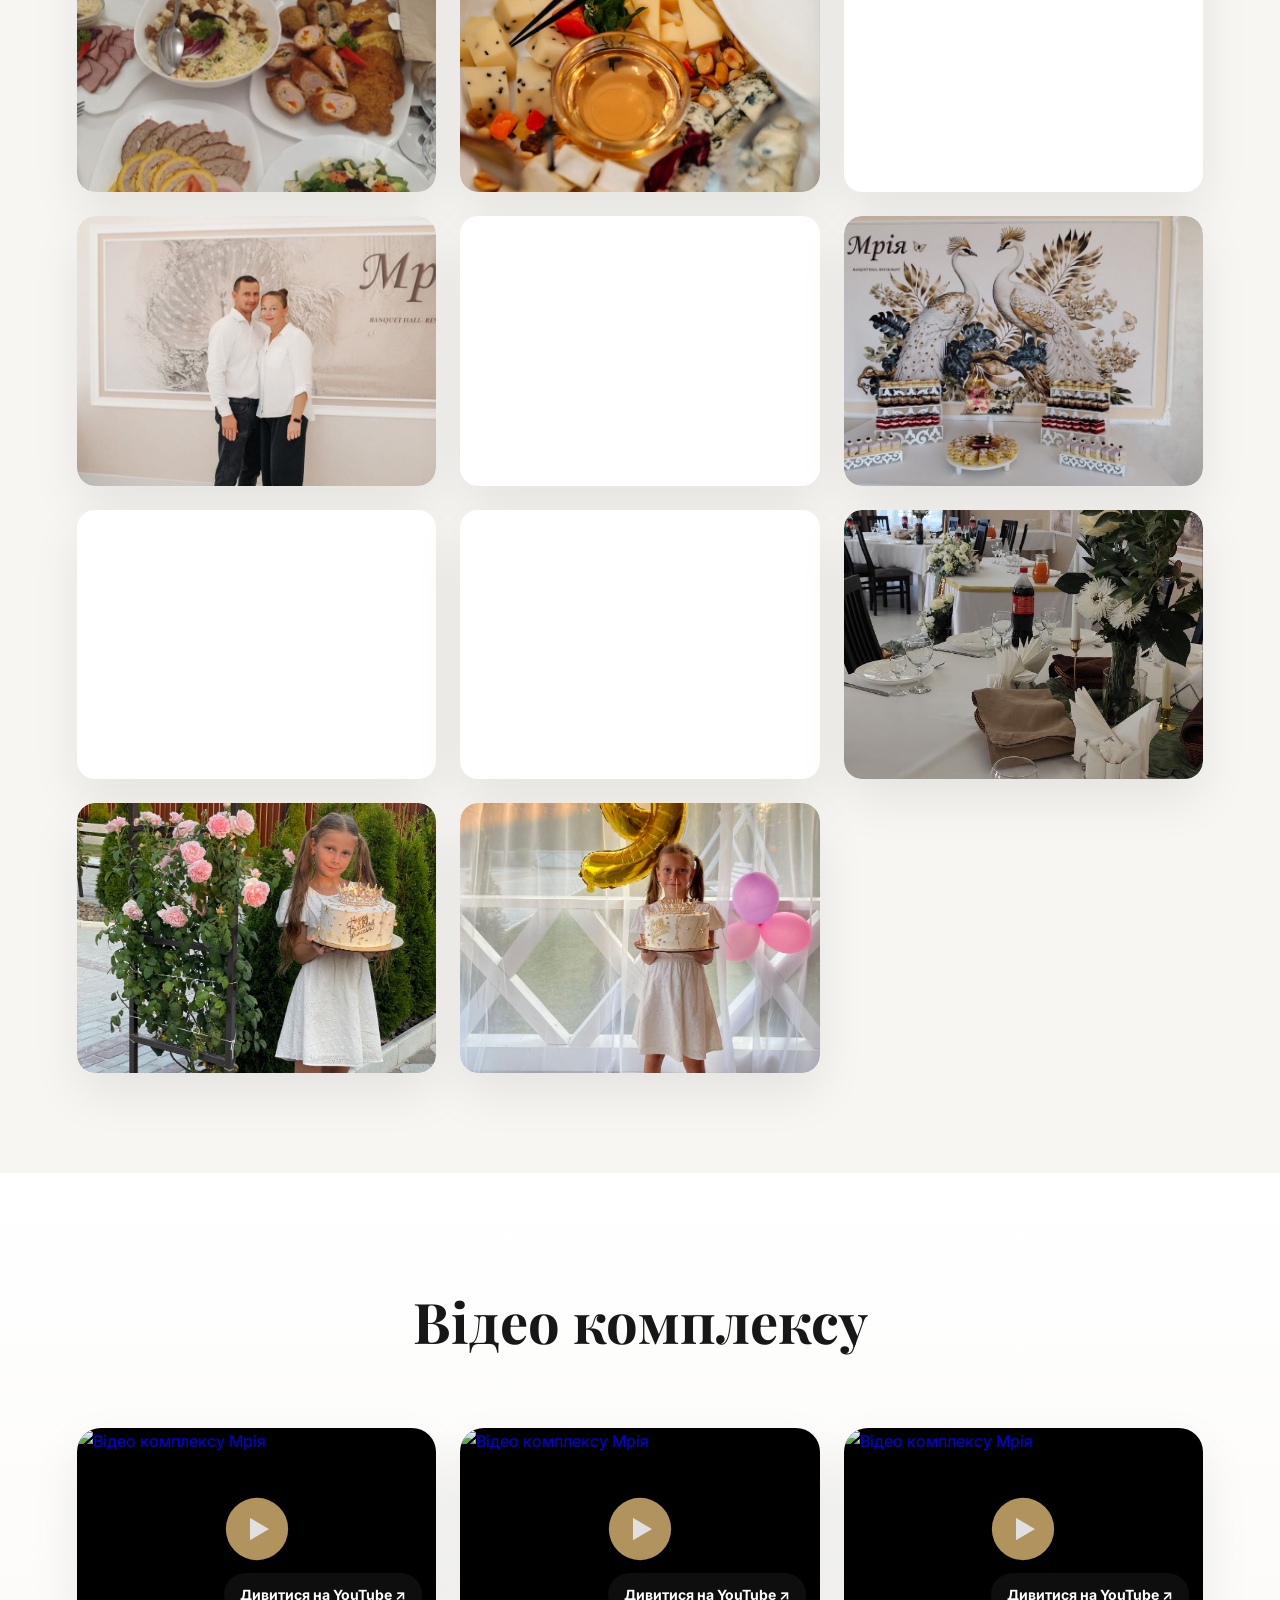
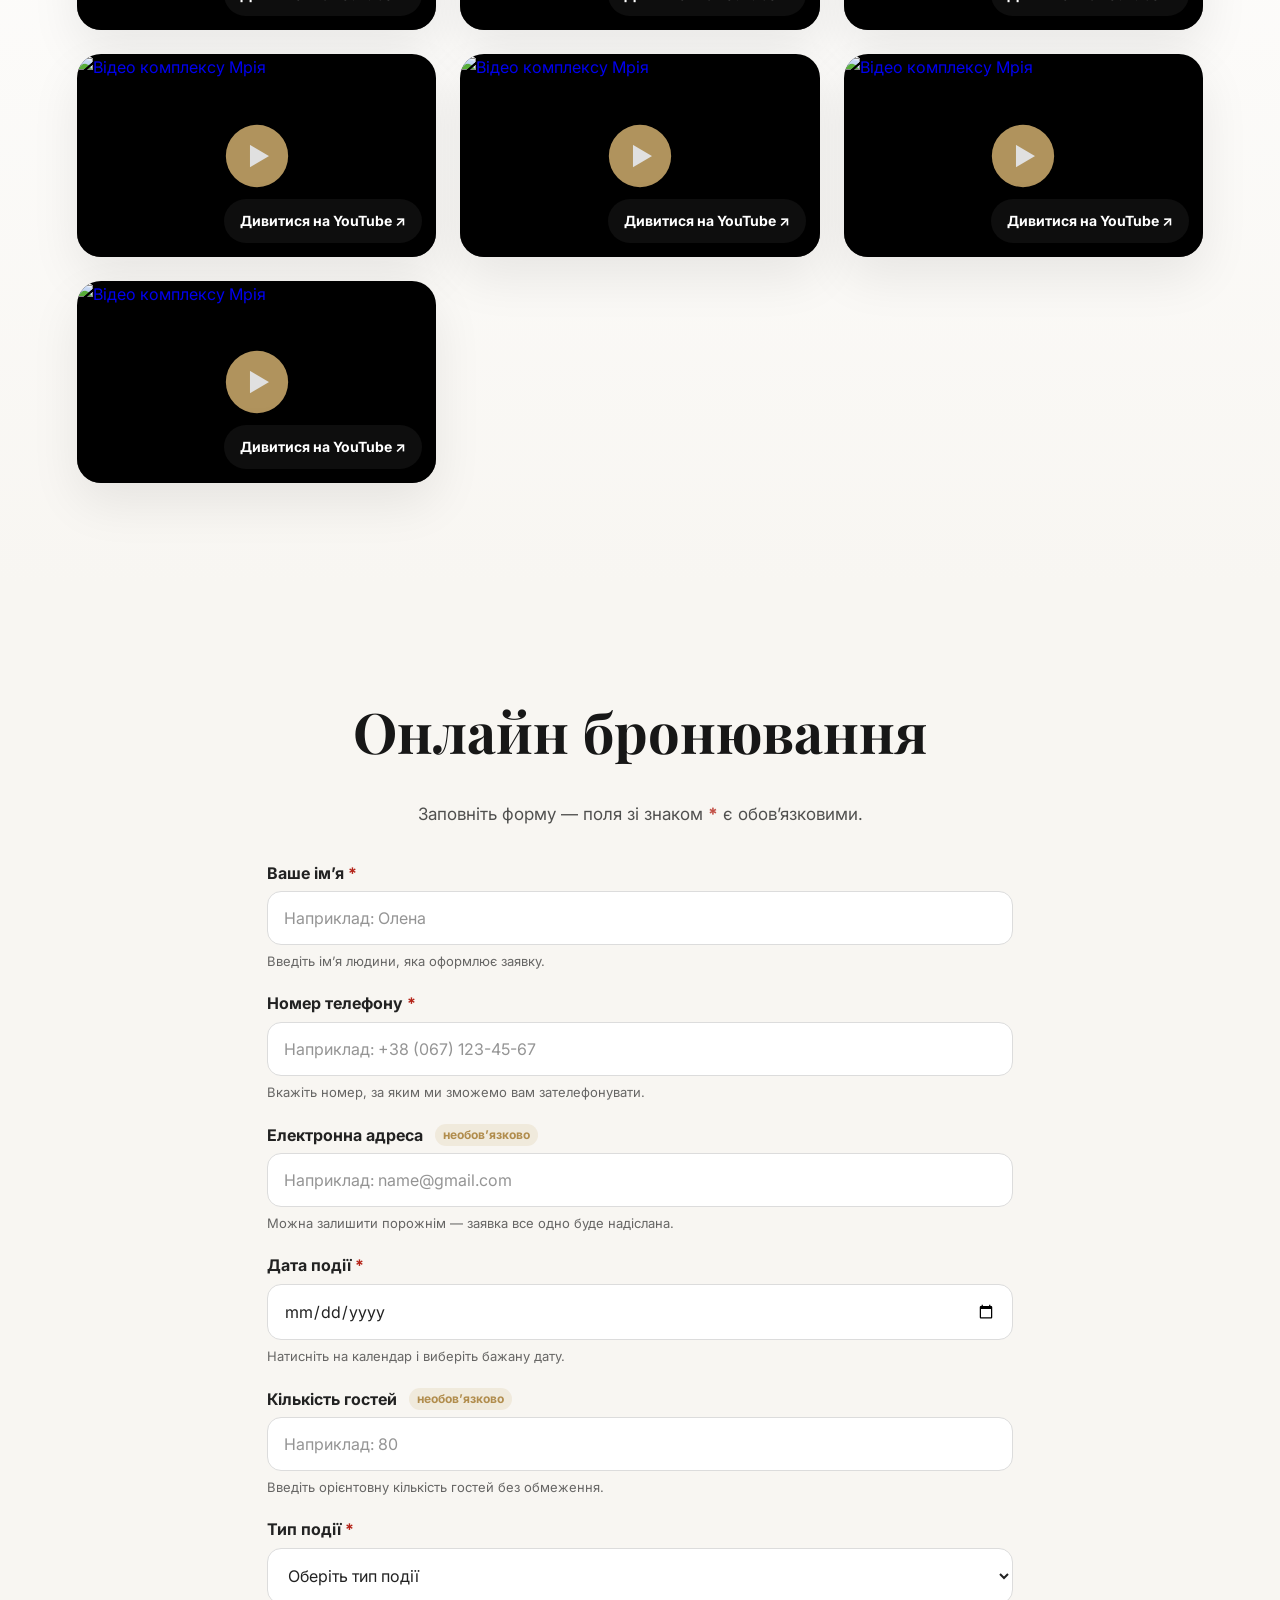
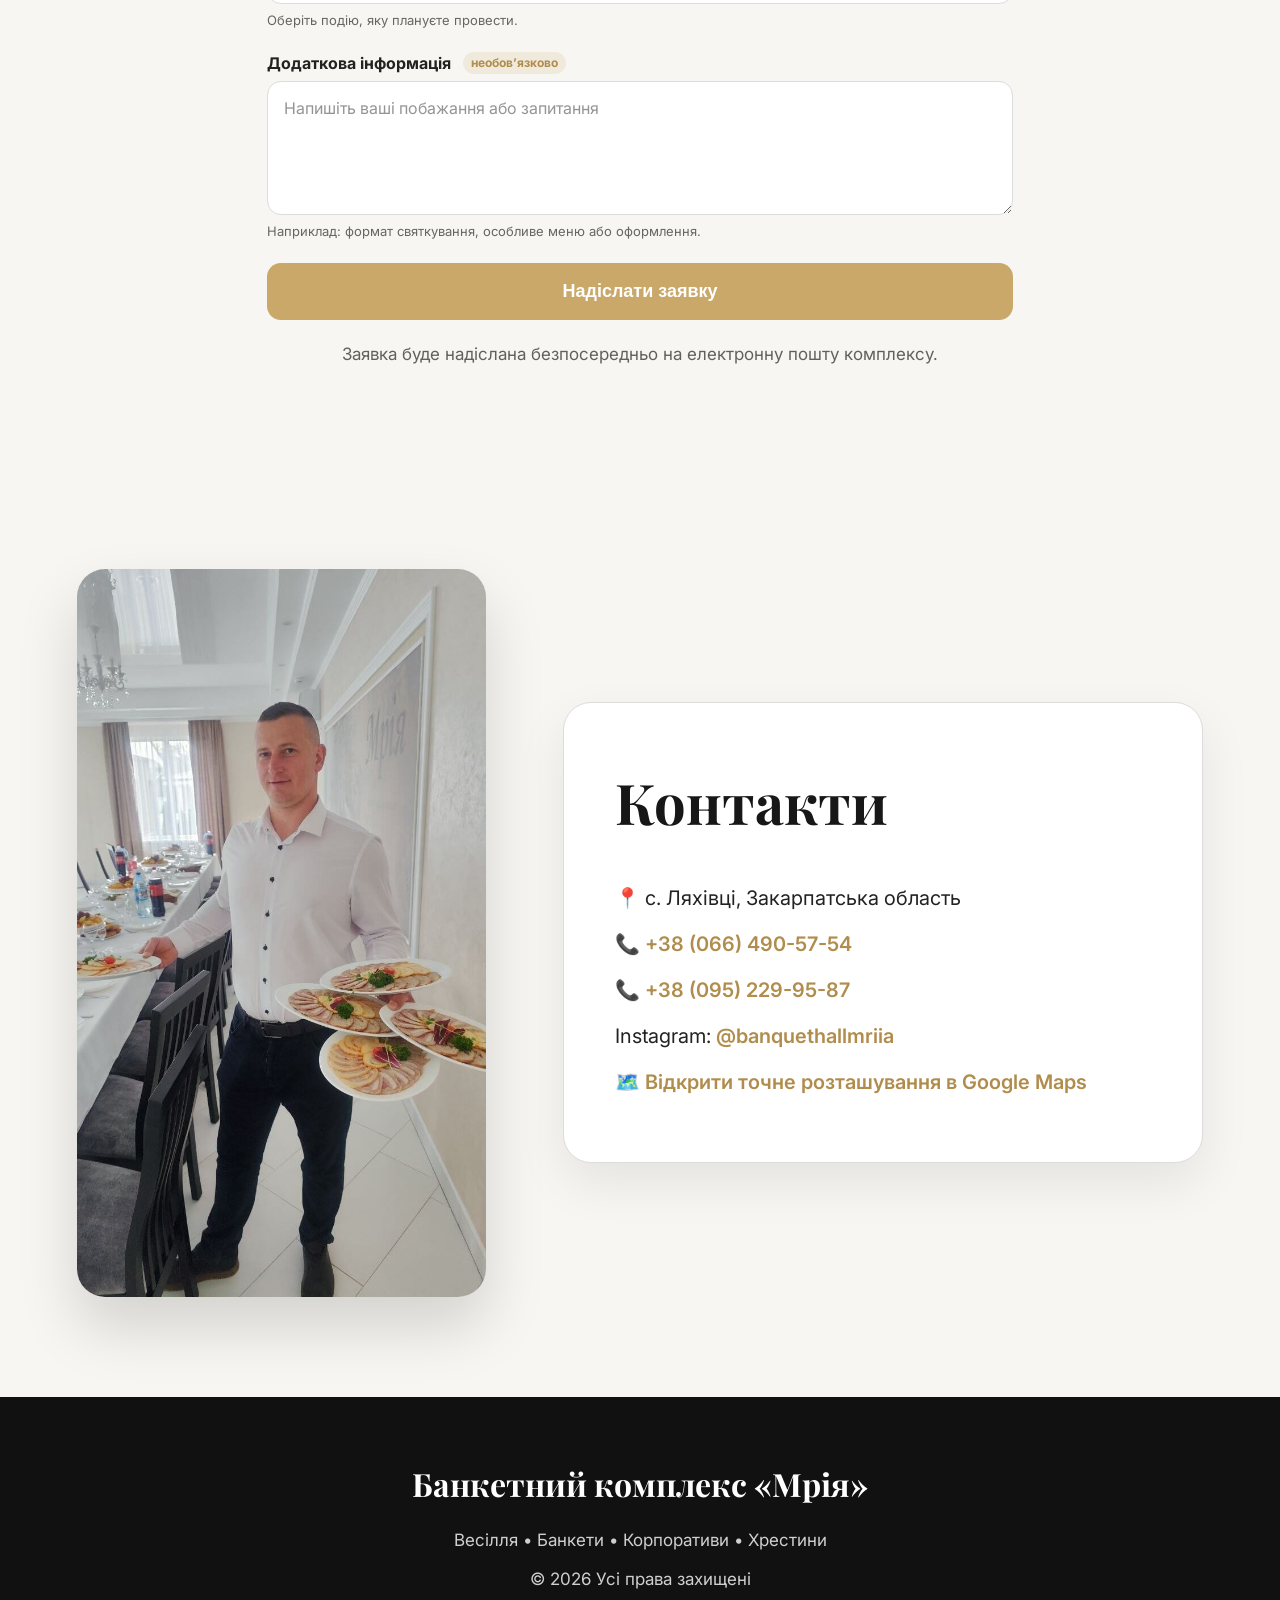
==== commit 67a2b542: "Add files via upload" ====
--- a/mriia/index.html
+++ b/mriia/index.html
@@ -400,7 +400,7 @@
 
 		<p class="form-intro">Заповніть форму — поля зі знаком <span>*</span> є обов’язковими.</p>
 
-		<form id="booking-form" action="https://formsubmit.co/navov0322@gmail.com" method="POST" target="submission-frame">
+		<form id="booking-form" action="https://formsubmit.co/navov0322@gmail.com" method="POST">
 			<input type="hidden" name="_subject" value="Нова заявка з сайту «Мрія»">
 			<input type="hidden" name="_template" value="table">
 			<input type="hidden" name="_autoresponse" value="Дякуємо за вашу заявку до банкетного комплексу «Мрія». Ми зв’яжемося з вами найближчим часом.">
@@ -481,8 +481,6 @@
 		</form>
 
 		<p id="booking-status" class="booking-note" role="status" aria-live="polite">Заявка буде надіслана безпосередньо на електронну пошту комплексу.</p>
-		<iframe name="submission-frame" class="submission-frame" title="Надсилання заявки"></iframe>
-
 	</section>
 
 	<div id="thank-you-modal" class="thank-you-modal" role="dialog" aria-modal="true" aria-labelledby="thank-you-title" aria-hidden="true">
--- a/mriia/style.css
+++ b/mriia/style.css
@@ -698,8 +698,6 @@
 .booking-note.error{color:#b42318;opacity:1;font-weight:600;}
 .booking-note.error a{color:inherit;text-decoration:underline;}
 .booking button:disabled{cursor:wait;opacity:.7;transform:none;}
-
-.submission-frame{position:absolute;width:1px;height:1px;border:0;opacity:0;pointer-events:none;}
 
 .thank-you-modal{position:fixed;inset:0;z-index:3000;display:grid;place-items:center;padding:20px;background:rgba(0,0,0,.68);backdrop-filter:blur(10px);opacity:0;visibility:hidden;transition:.3s;}
 .thank-you-modal.is-visible{opacity:1;visibility:visible;}
@@ -1181,6 +1179,39 @@
   .btn:hover,.float-btn:hover,.theme-toggle:hover{transform:none;}
 }
 
+/* Stable mobile layout overrides */
+@media (max-width:768px){
+  *,*::before,*::after{max-width:100%;}
+  html,body{width:100%;overflow-x:hidden;}
+  header{width:100%;box-sizing:border-box;}
+  main,section,footer{width:100%;}
+  section{padding-left:16px;padding-right:16px;}
+  .hero{width:100%;min-height:100dvh;min-height:100svh;}
+  .hero-content{max-width:100%;}
+  .hero-buttons,.hero-buttons .btn{width:100%;}
+  .about,.stats,.gallery-grid,.video-grid,#contacts{width:100%;min-width:0;}
+  .about>* ,.gallery-grid>* ,.video-grid>* ,#contacts>*{min-width:0;max-width:100%;}
+  .media-card,.video-card{margin:0;width:100%;}
+  .media-card img,.video-card img{width:100%;height:100%;}
+  .booking form,.form-field{width:100%;min-width:0;}
+  .booking input,.booking select,.booking textarea,.booking button{display:block;width:100%;max-width:100%;box-sizing:border-box;}
+  .contact-cover{width:100%;margin:0 auto;}
+  .contacts{margin:0;width:100%;box-sizing:border-box;}
+  .floating-buttons{max-width:none;}
+  .call-menu,.thank-you-modal{width:100%;max-width:none;}
+}
+
+@media (max-width:380px){
+  header{padding-left:10px;padding-right:10px;}
+  .logo{font-size:21px;letter-spacing:1.5px;}
+  .menu-toggle,.theme-toggle{width:40px;height:40px;flex-basis:40px;}
+  section{padding-left:12px;padding-right:12px;}
+  .hero{padding-left:12px;padding-right:12px;}
+  .hero h1{font-size:32px;}
+  .hero-badge{font-size:12px;}
+  .contacts,.thank-you-card,.call-menu-card{padding-left:14px;padding-right:14px;}
+}
+
 header{backdrop-filter:blur(14px);background:rgba(0,0,0,.35)!important}
 .hero-buttons .btn{padding:16px 32px;border-radius:50px}
 .video-card iframe{width:100%;height:100%;border:0;border-radius:18px}
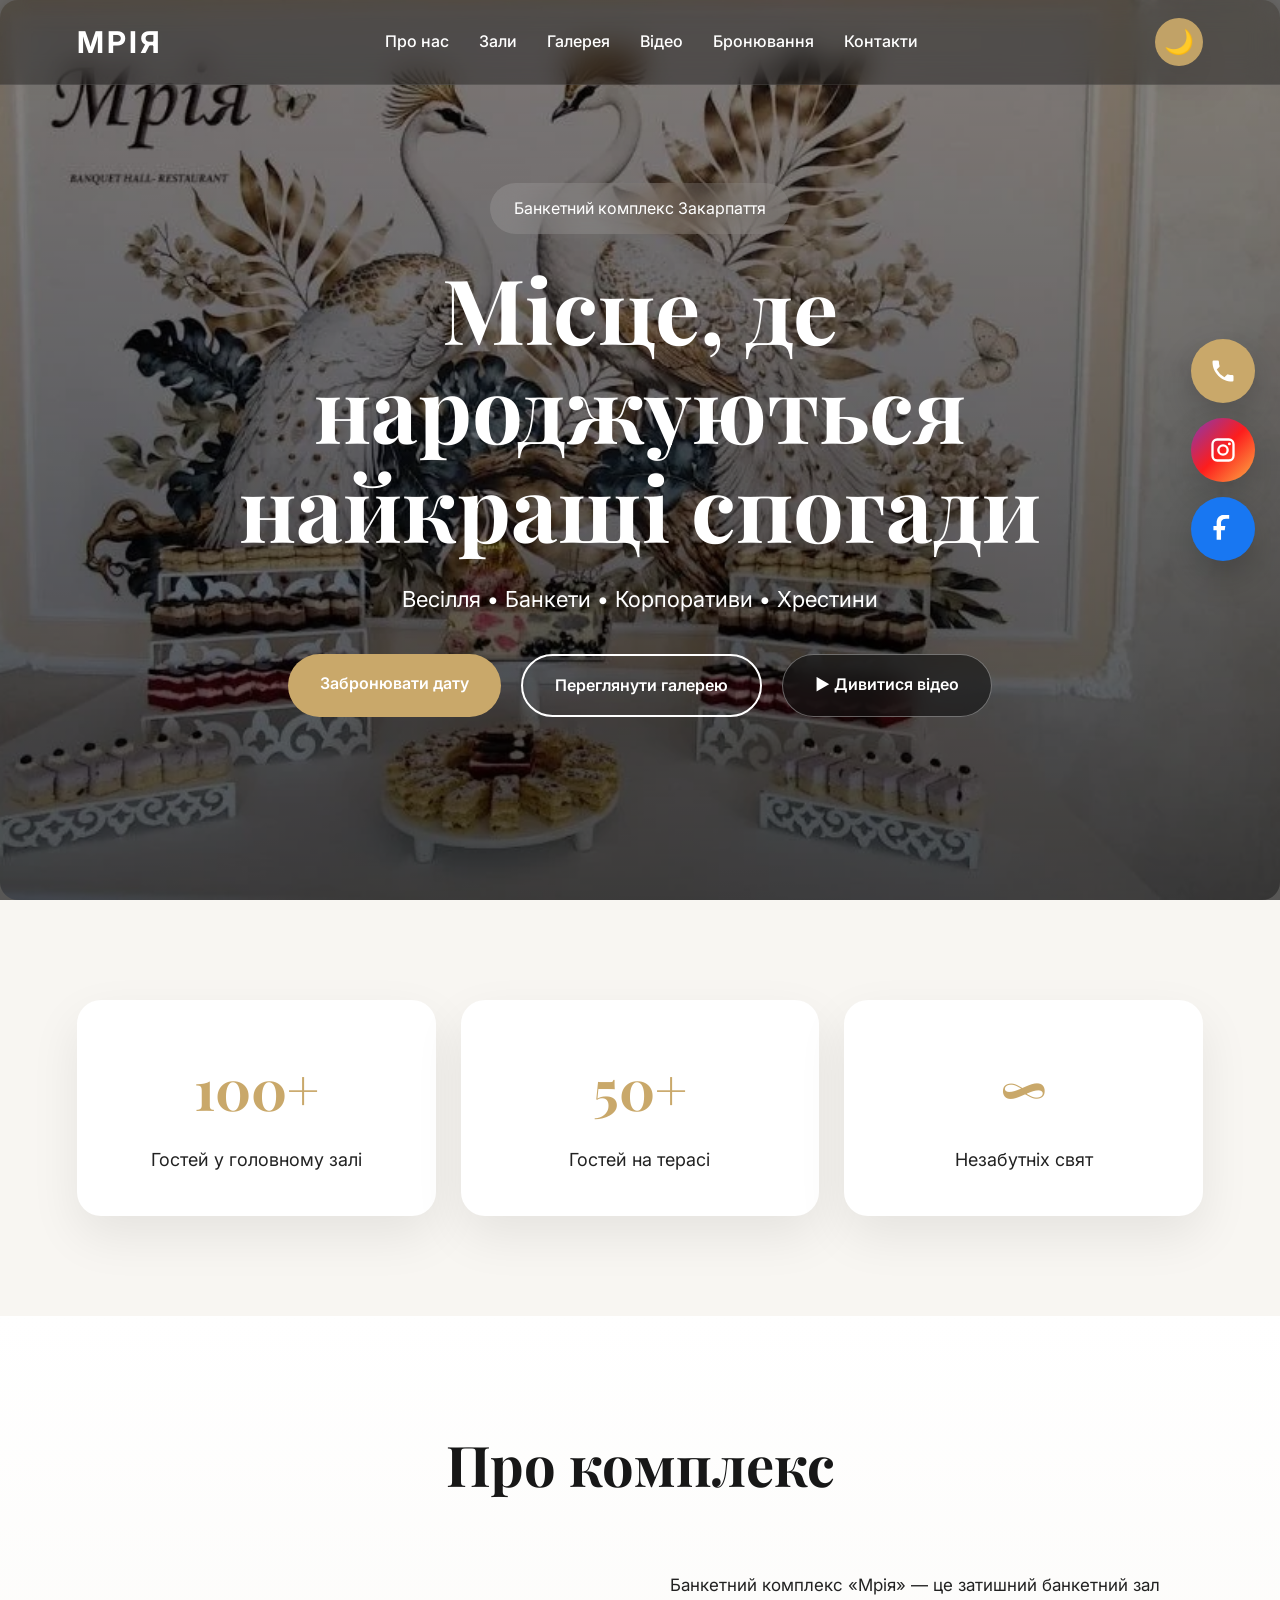
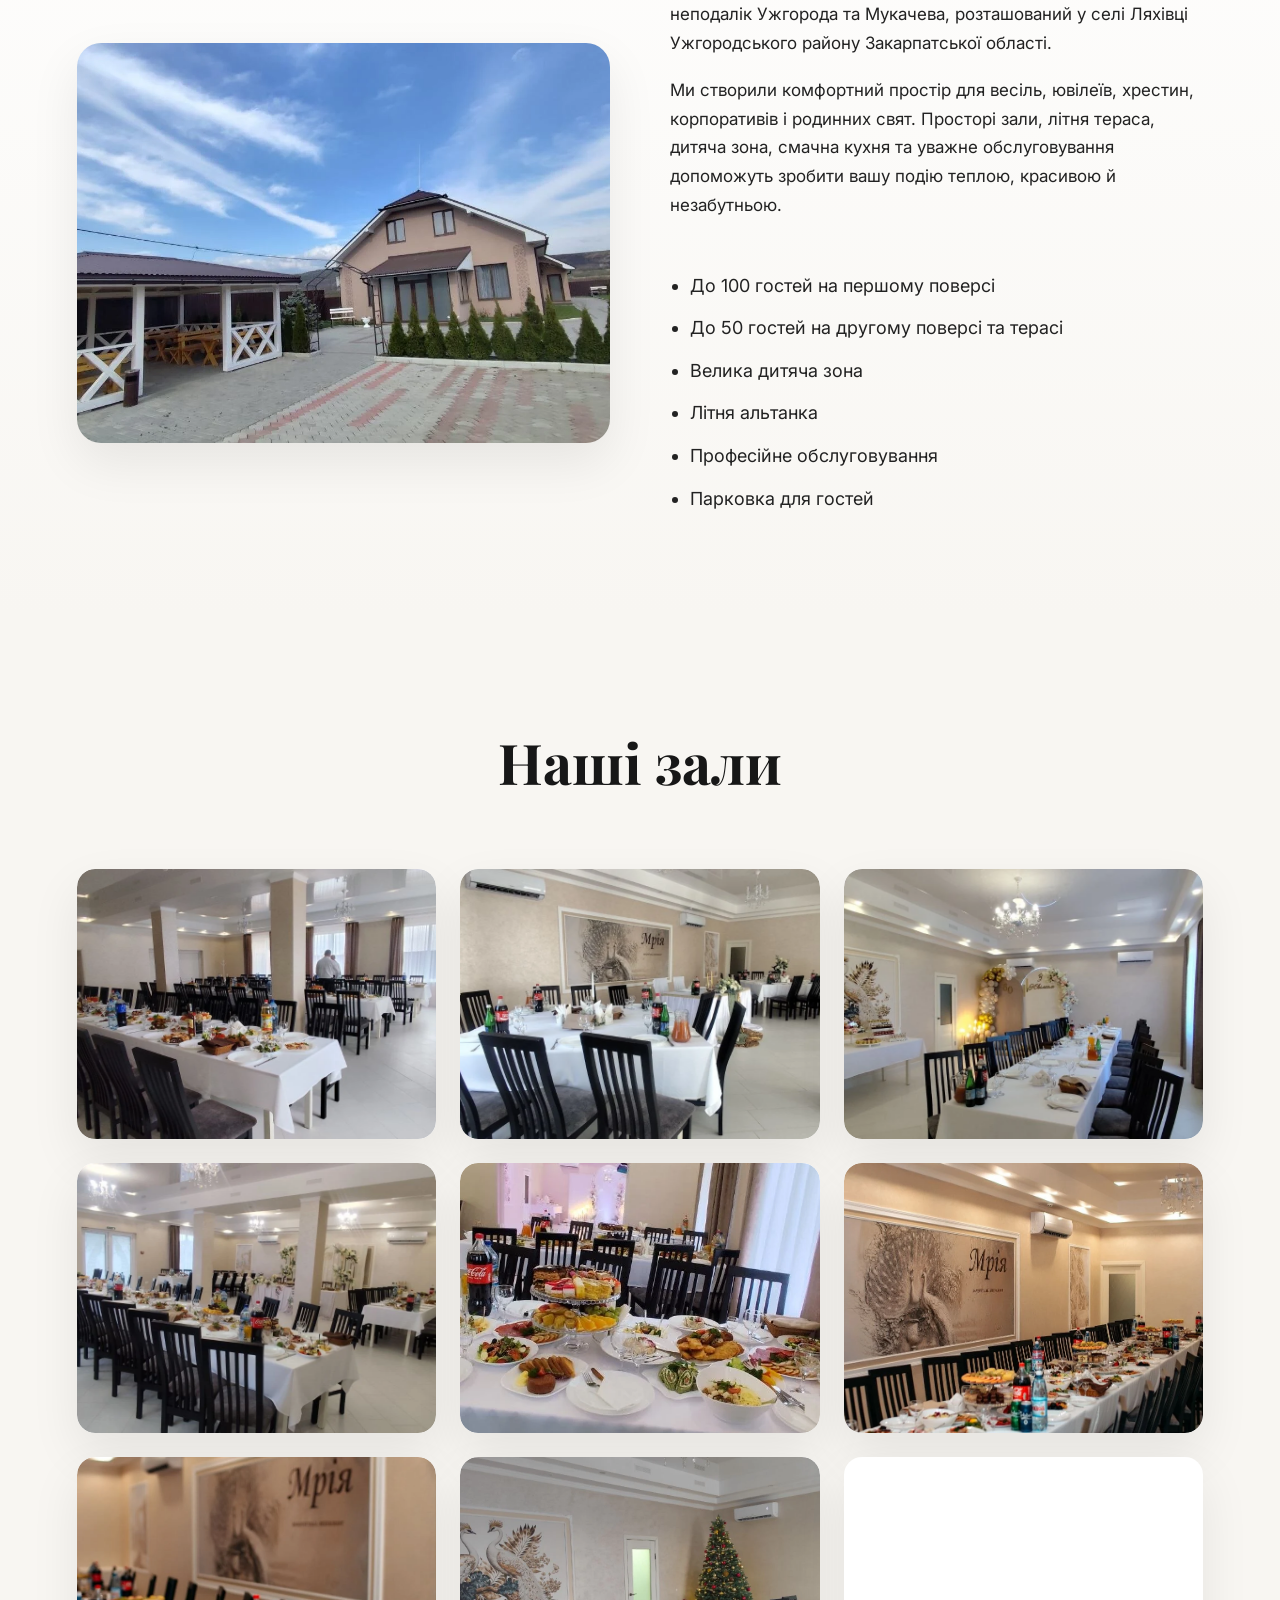
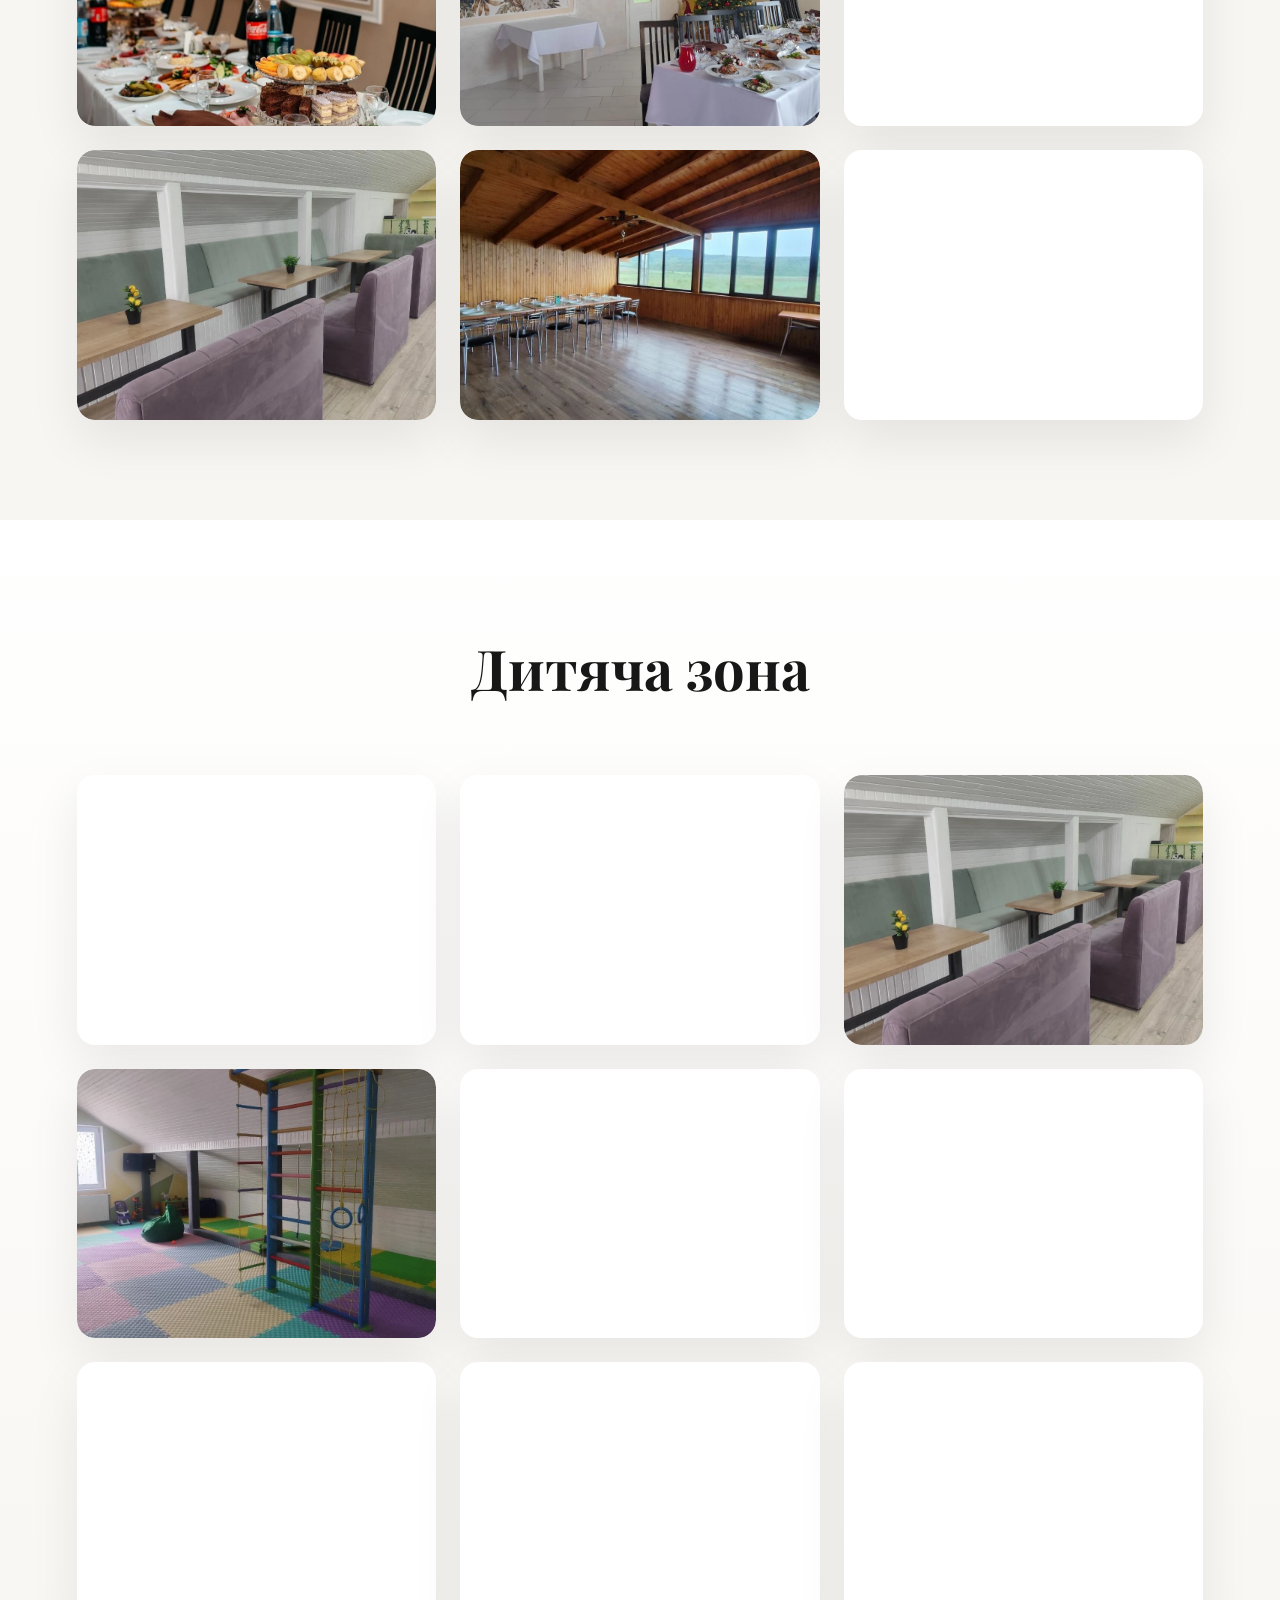
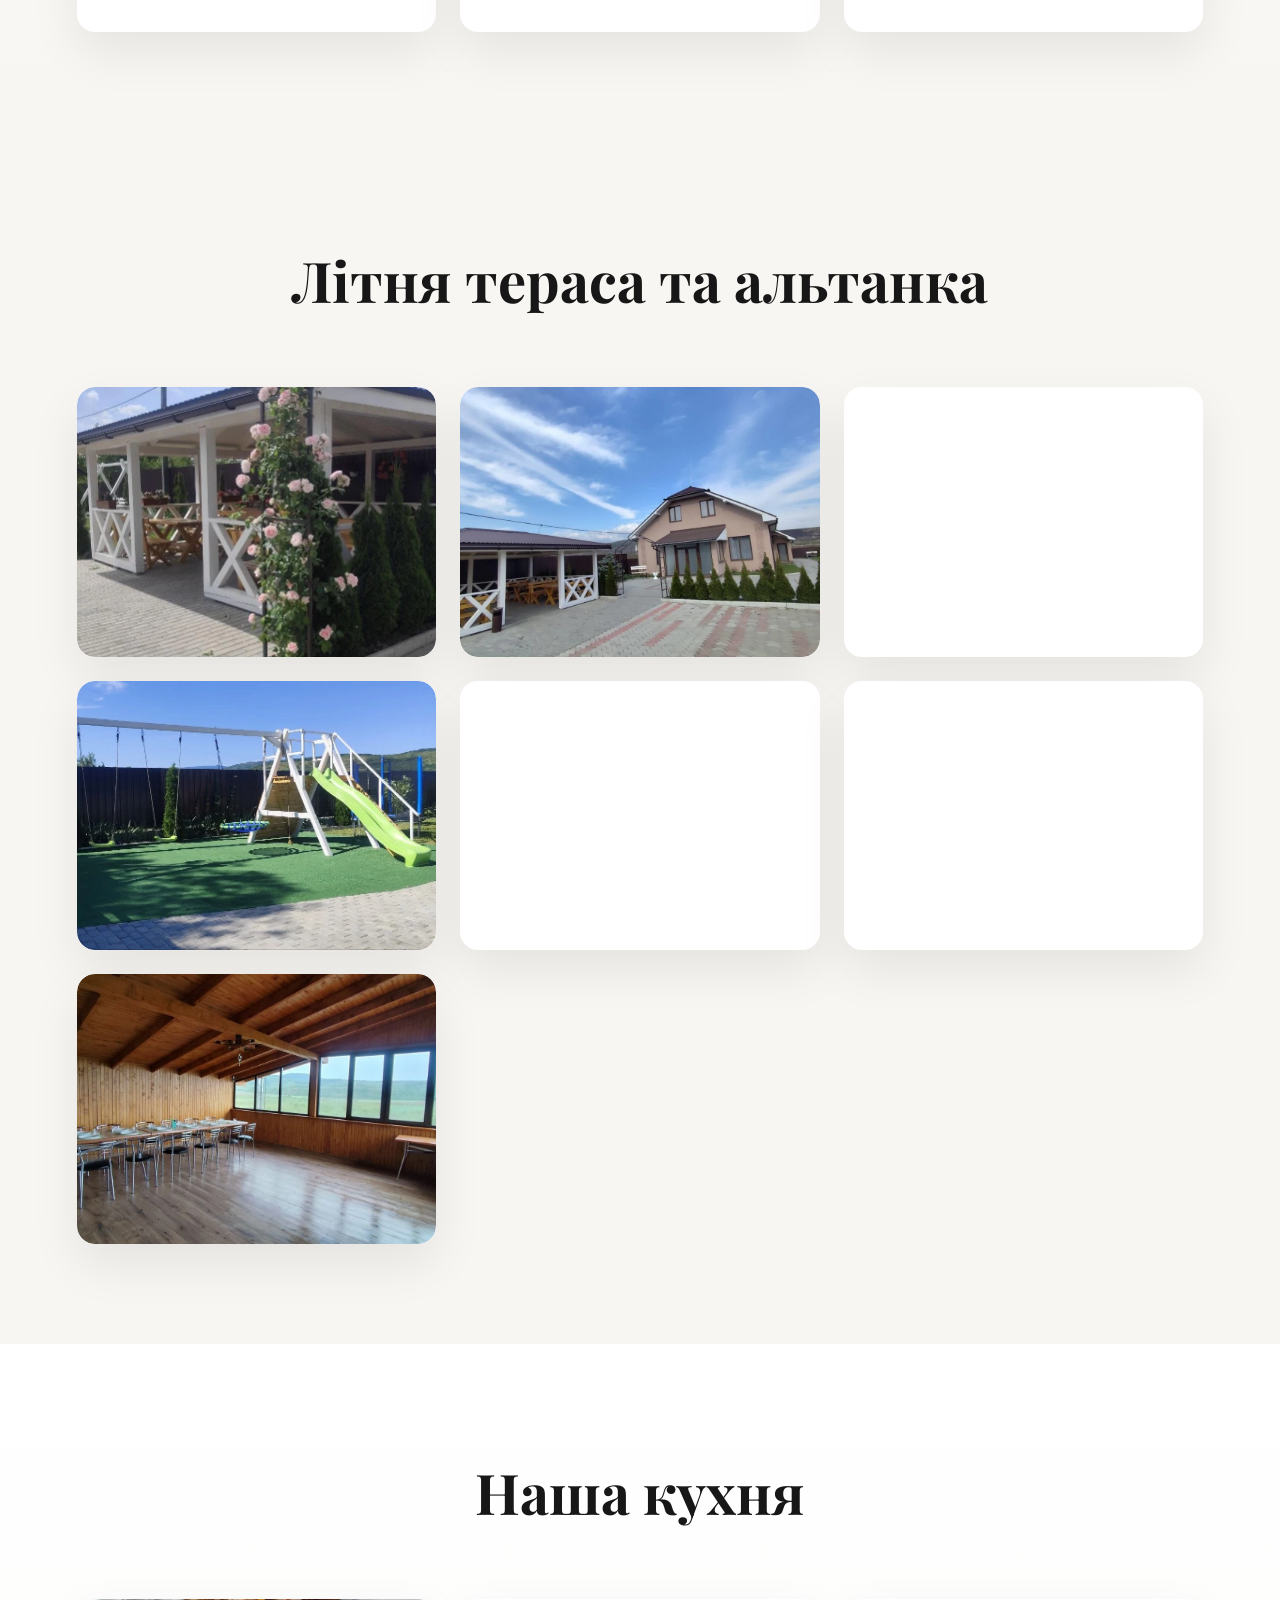
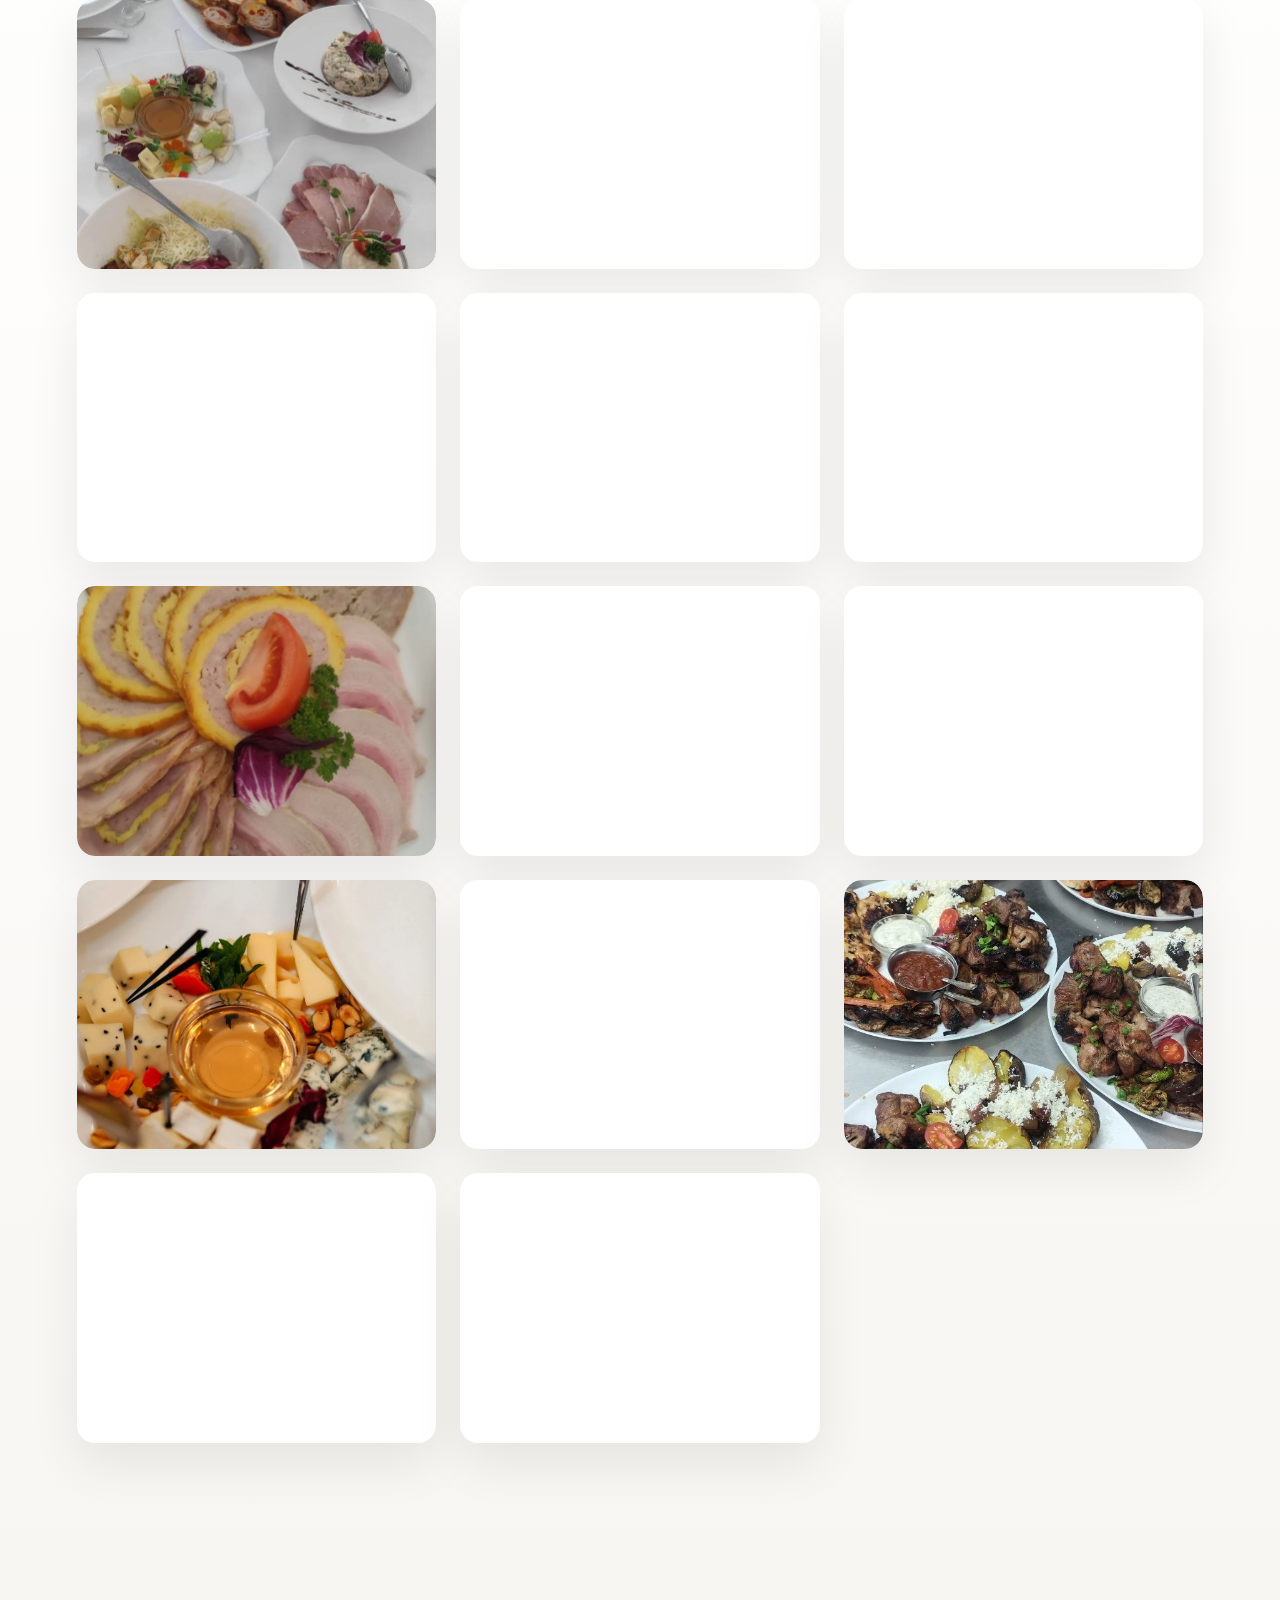
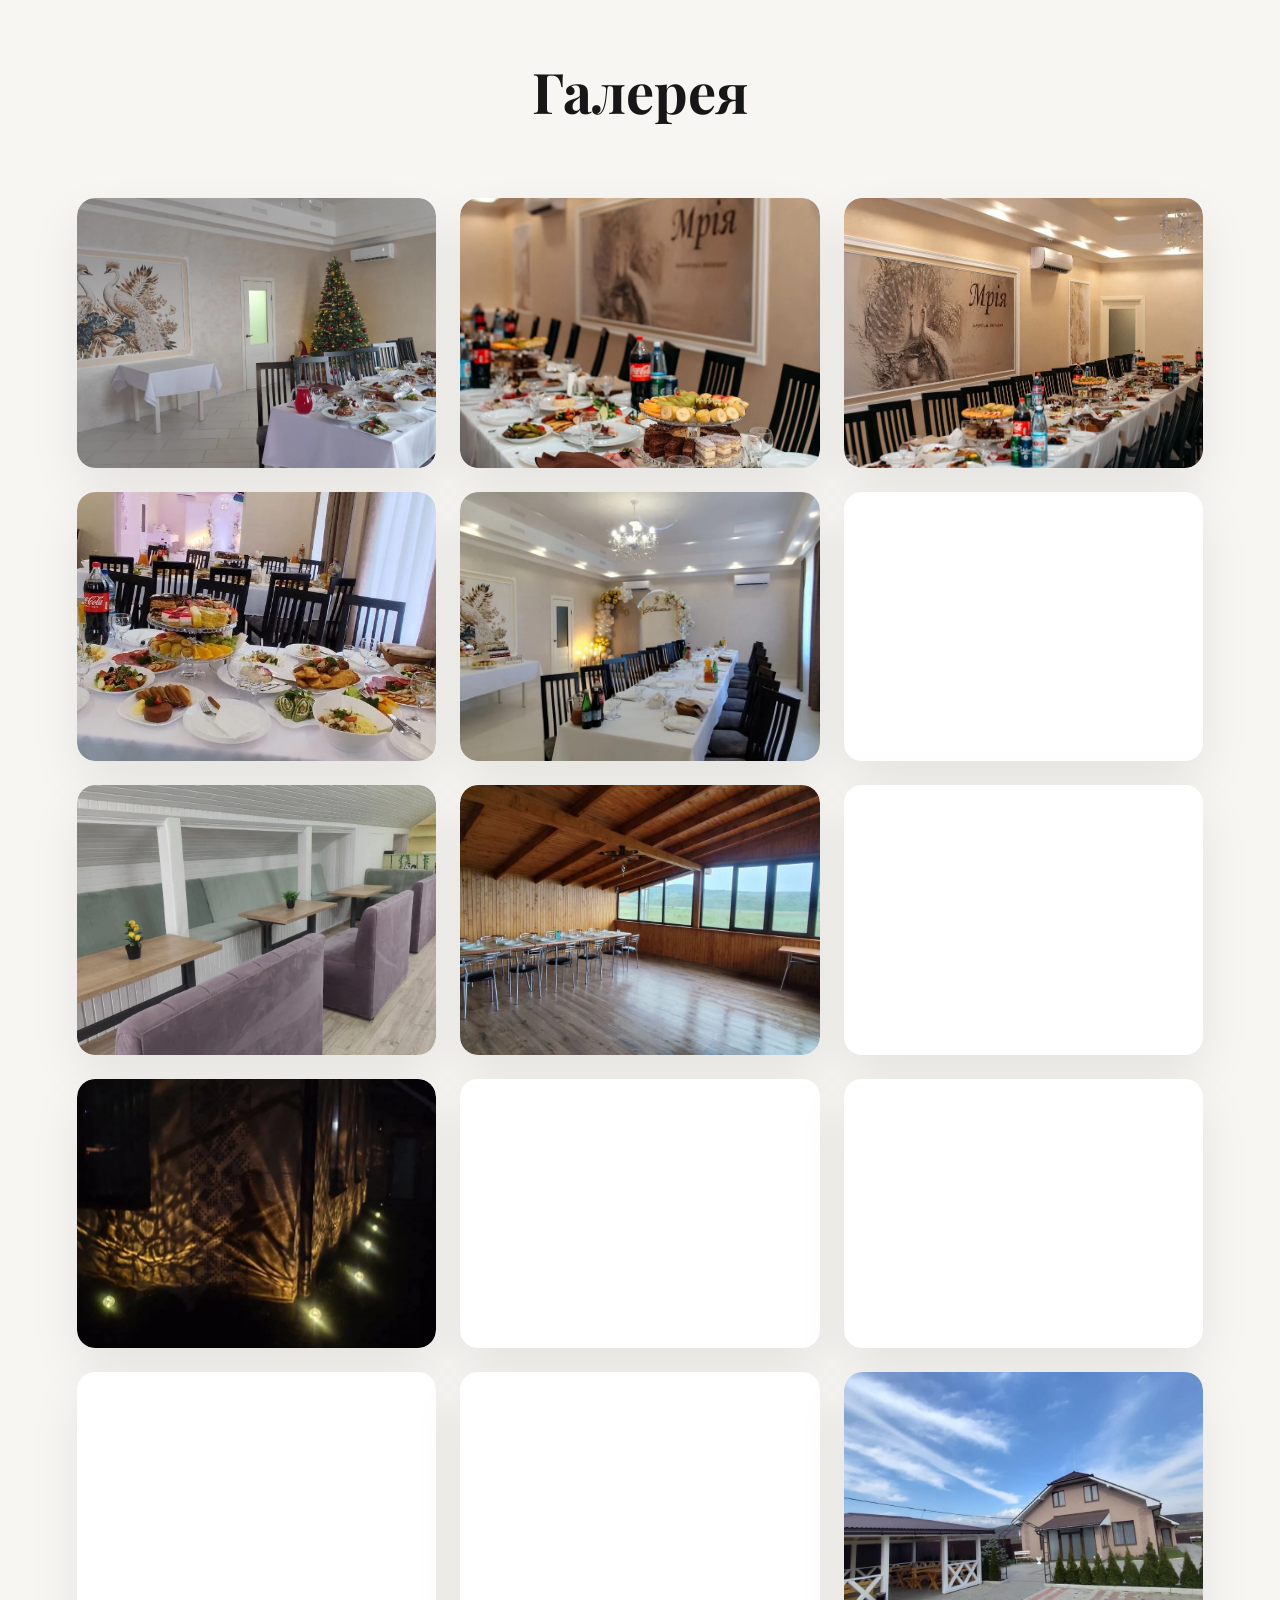
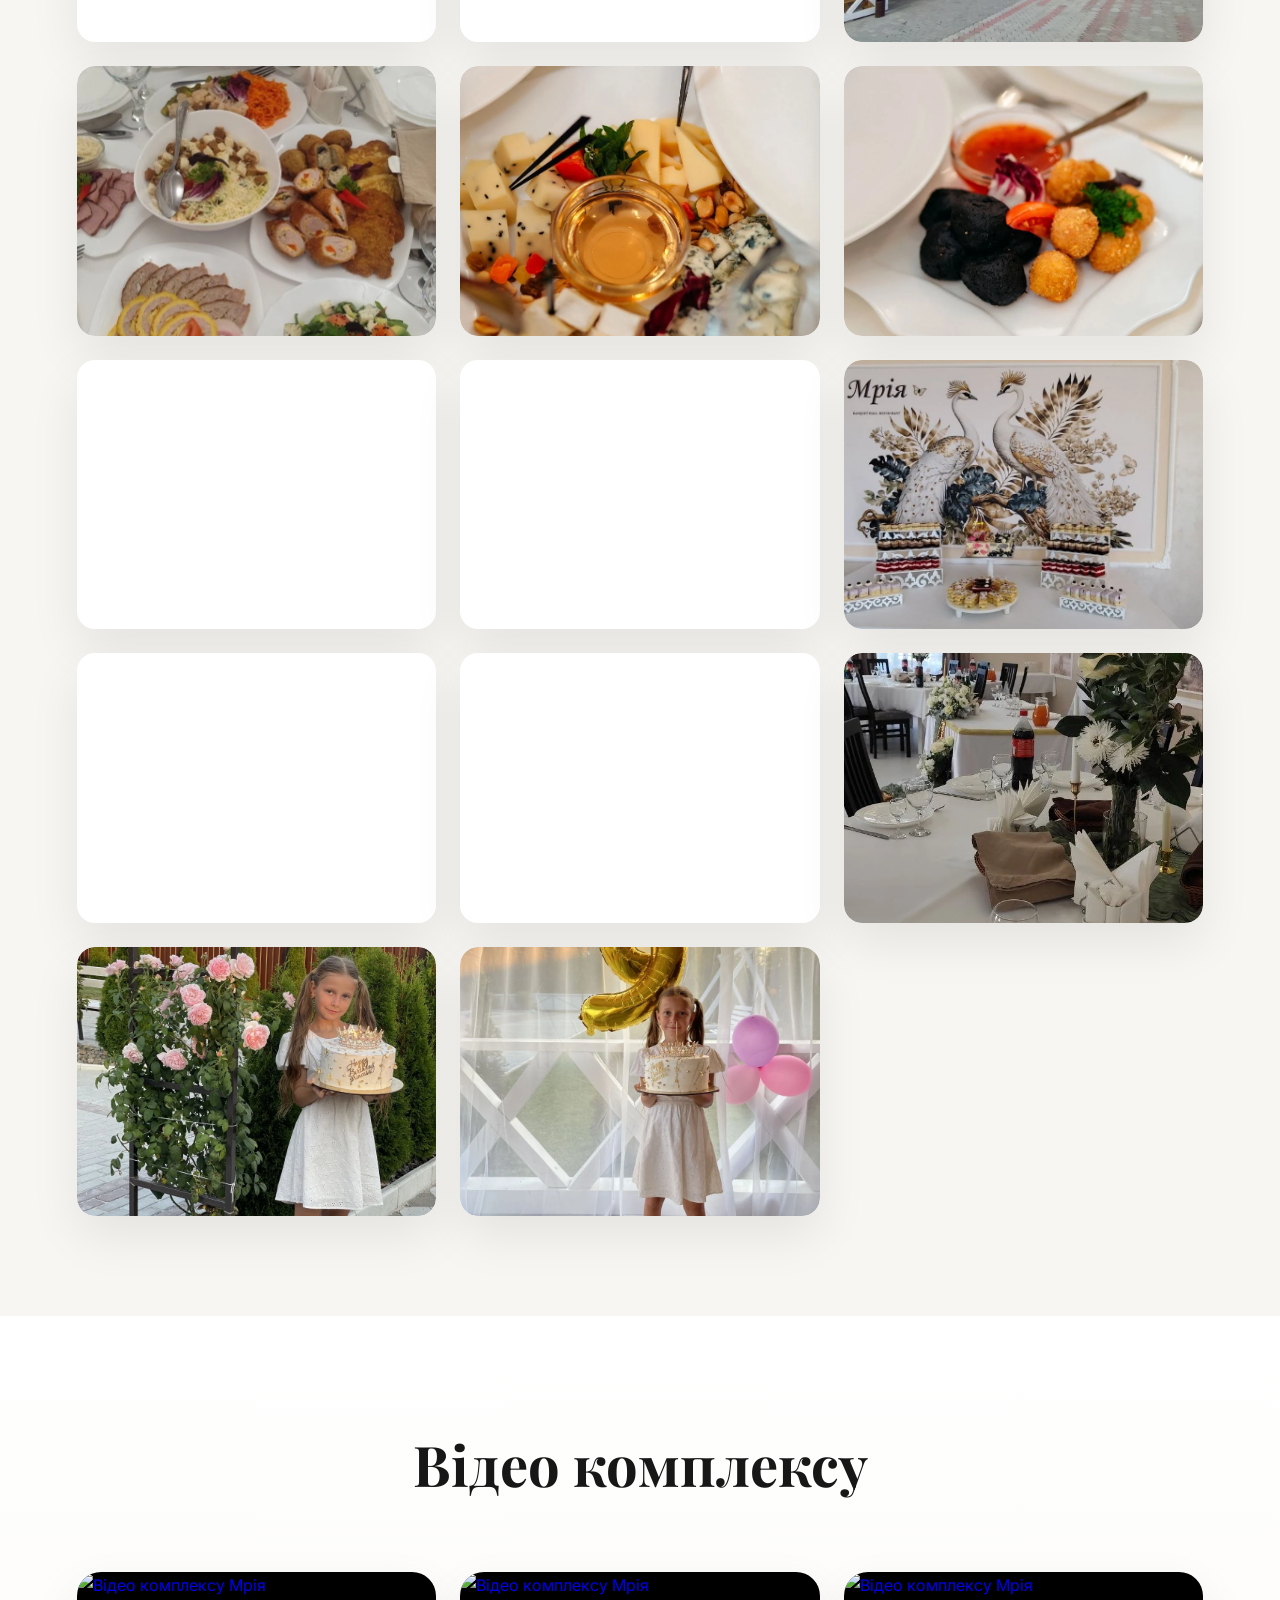
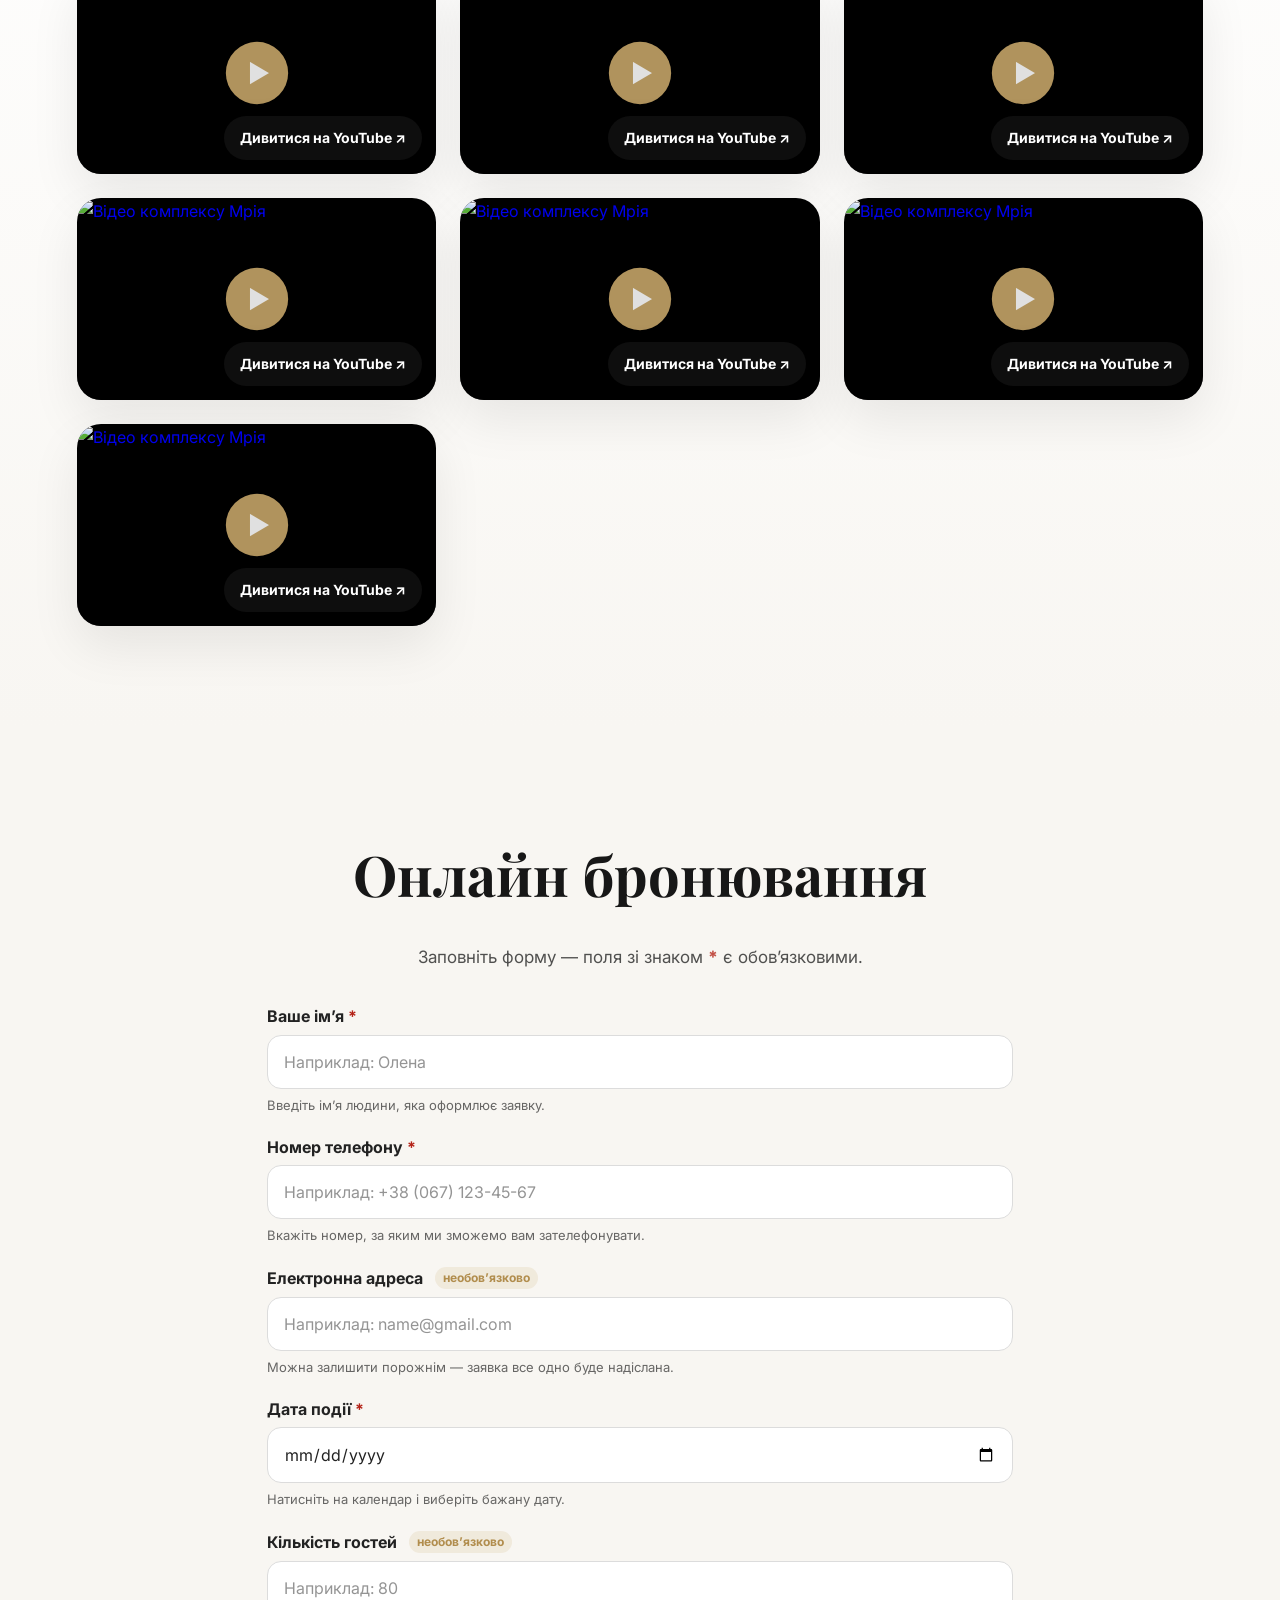
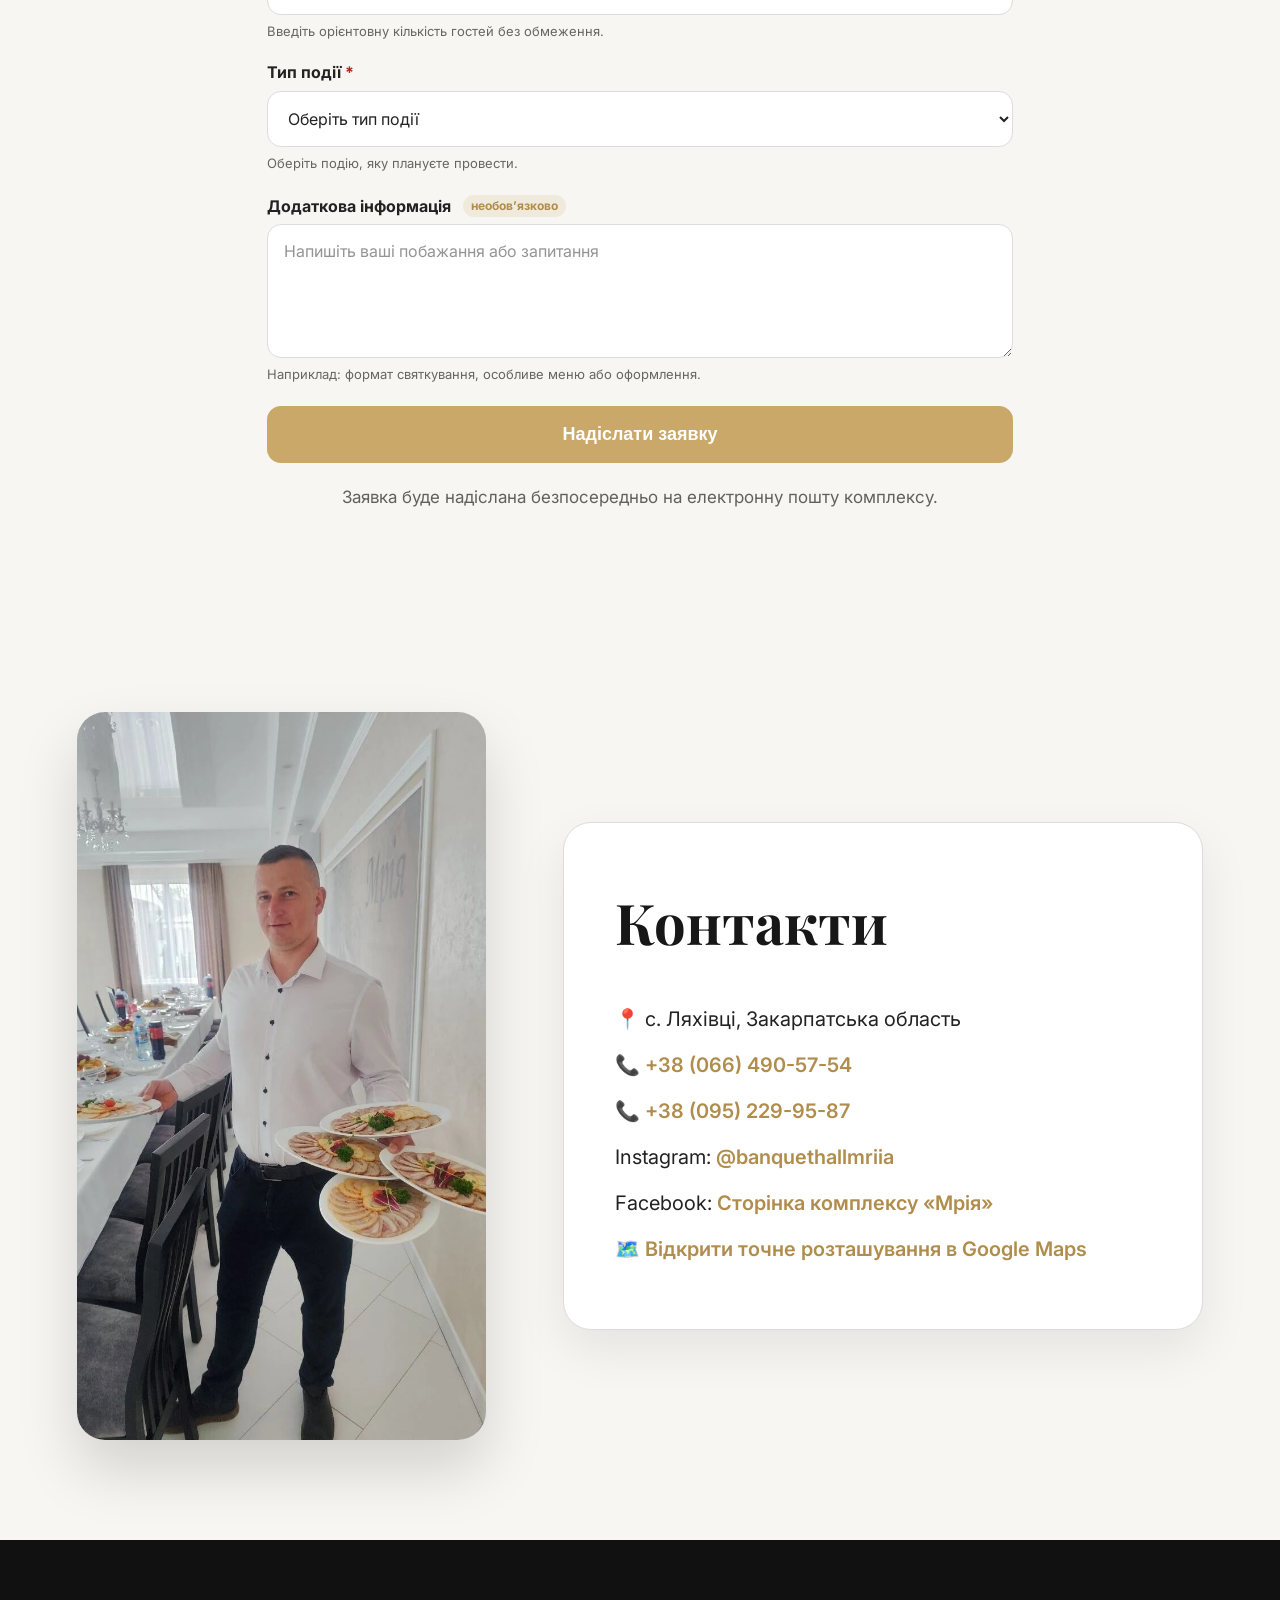
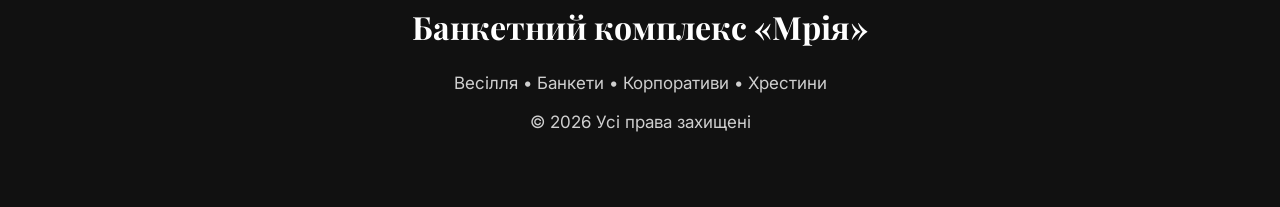
==== commit 41a9e654: "Add files via upload" ====
--- a/mriia/index.html
+++ b/mriia/index.html
@@ -81,7 +81,7 @@
 
 		
 <div class="hero-video" aria-hidden="true">
-  <img decoding="async" fetchpriority="high" src="assets/images/42.jpg" alt="">
+  <img decoding="async" fetchpriority="high" src="assets/images/42.webp" alt="">
 </div>
 
 
@@ -183,17 +183,18 @@
 
 			<div class="about-image">
 
-				<img decoding="async" loading="lazy" src="assets/images/19.jpg" alt="Банкетний комплекс Мрія">
+				<img decoding="async" loading="lazy" src="assets/images/19.webp" alt="Банкетний комплекс Мрія">
 
 			</div>
 
 			<div class="about-content">
 
 				<p>
-
-					Банкетний комплекс «Мрія» розташований
-					у селі Ляхівці Закарпатської області.
-
+					Банкетний комплекс «Мрія» — це затишний банкетний зал неподалік Ужгорода та Мукачева, розташований у селі Ляхівці Ужгородського району Закарпатської області.
+				</p>
+
+				<p>
+					Ми створили комфортний простір для весіль, ювілеїв, хрестин, корпоративів і родинних свят. Просторі зали, літня тераса, дитяча зона, смачна кухня та уважне обслуговування допоможуть зробити вашу подію теплою, красивою й незабутньою.
 				</p>
 
 				<br>
@@ -244,18 +245,18 @@
 		</h2>
 
 		<div class="gallery-grid">
-			<div class="media-card"><img decoding="async" src="assets/images/50.jpg" loading="lazy" alt="Основний банкетний зал"></div>
-			<div class="media-card"><img decoding="async" src="assets/images/51.jpg" loading="lazy" alt="Банкетний зал"></div>
-			<div class="media-card"><img decoding="async" src="assets/images/41.jpg" loading="lazy" alt="Святковий зал"></div>
-			<div class="media-card"><img decoding="async" src="assets/images/32.jpg" loading="lazy" alt="Інтер’єр залу"></div>
-			<div class="media-card"><img decoding="async" src="assets/images/35.jpg" loading="lazy" alt="Оформлення залу"></div>
-			<div class="media-card"><img decoding="async" src="assets/images/30.jpg" loading="lazy" alt="Банкетне оформлення"></div>
-			<div class="media-card"><img decoding="async" src="assets/images/27.jpg" loading="lazy" alt="Зал комплексу Мрія"></div>
-			<div class="media-card"><img decoding="async" src="assets/images/21.jpg" loading="lazy" alt="Святкове оформлення залу"></div>
-			<div class="media-card"><img decoding="async" src="assets/images/11.jpg" loading="lazy" alt="Інтер’єр комплексу"></div>
-			<div class="media-card"><img decoding="async" src="assets/images/4.jpg" loading="lazy" alt="Зал для урочистостей"></div>
-			<div class="media-card"><img decoding="async" src="assets/images/5.jpg" loading="lazy" alt="Банкетний простір"></div>
-			<div class="media-card"><img decoding="async" src="assets/images/6.jpg" loading="lazy" alt="Святковий простір"></div>
+			<div class="media-card"><img decoding="async" src="assets/images/50.webp" loading="lazy" alt="Основний банкетний зал"></div>
+			<div class="media-card"><img decoding="async" src="assets/images/51.webp" loading="lazy" alt="Банкетний зал"></div>
+			<div class="media-card"><img decoding="async" src="assets/images/41.webp" loading="lazy" alt="Святковий зал"></div>
+			<div class="media-card"><img decoding="async" src="assets/images/32.webp" loading="lazy" alt="Інтер’єр залу"></div>
+			<div class="media-card"><img decoding="async" src="assets/images/35.webp" loading="lazy" alt="Оформлення залу"></div>
+			<div class="media-card"><img decoding="async" src="assets/images/30.webp" loading="lazy" alt="Банкетне оформлення"></div>
+			<div class="media-card"><img decoding="async" src="assets/images/27.webp" loading="lazy" alt="Зал комплексу Мрія"></div>
+			<div class="media-card"><img decoding="async" src="assets/images/21.webp" loading="lazy" alt="Святкове оформлення залу"></div>
+			<div class="media-card"><img decoding="async" src="assets/images/11.webp" loading="lazy" alt="Інтер’єр комплексу"></div>
+			<div class="media-card"><img decoding="async" src="assets/images/4.webp" loading="lazy" alt="Зал для урочистостей"></div>
+			<div class="media-card"><img decoding="async" src="assets/images/5.webp" loading="lazy" alt="Банкетний простір"></div>
+			<div class="media-card"><img decoding="async" src="assets/images/6.webp" loading="lazy" alt="Святковий простір"></div>
 		</div>
 
 	</section>
@@ -272,15 +273,15 @@
 		</h2>
 
 		<div class="gallery-grid">
-			<div class="media-card"><img decoding="async" src="assets/images/1.jpg" loading="lazy" alt="Дитяча зона"></div>
-			<div class="media-card"><img decoding="async" src="assets/images/2.jpg" loading="lazy" alt="Дитяча зона комплексу"></div>
-			<div class="media-card"><img decoding="async" src="assets/images/4.jpg" loading="lazy" alt="Простір для дітей"></div>
-			<div class="media-card"><img decoding="async" src="assets/images/8.jpg" loading="lazy" alt="Дитячі розваги"></div>
-			<div class="media-card"><img decoding="async" src="assets/images/7.jpg" loading="lazy" alt="Ігрова зона"></div>
-			<div class="media-card"><img decoding="async" src="assets/images/38.jpg" loading="lazy" alt="Зона відпочинку для дітей"></div>
-			<div class="media-card"><img decoding="async" src="assets/images/39.jpg" loading="lazy" alt="Дитячий майданчик"></div>
-			<div class="media-card"><img decoding="async" src="assets/images/48.jpg" loading="lazy" alt="Розваги для дітей"></div>
-			<div class="media-card"><img decoding="async" src="assets/images/49.jpg" loading="lazy" alt="Дитяча локація"></div>
+			<div class="media-card"><img decoding="async" src="assets/images/1.webp" loading="lazy" alt="Дитяча зона"></div>
+			<div class="media-card"><img decoding="async" src="assets/images/2.webp" loading="lazy" alt="Дитяча зона комплексу"></div>
+			<div class="media-card"><img decoding="async" src="assets/images/4.webp" loading="lazy" alt="Простір для дітей"></div>
+			<div class="media-card"><img decoding="async" src="assets/images/8.webp" loading="lazy" alt="Дитячі розваги"></div>
+			<div class="media-card"><img decoding="async" src="assets/images/7.webp" loading="lazy" alt="Ігрова зона"></div>
+			<div class="media-card"><img decoding="async" src="assets/images/38.webp" loading="lazy" alt="Зона відпочинку для дітей"></div>
+			<div class="media-card"><img decoding="async" src="assets/images/39.webp" loading="lazy" alt="Дитячий майданчик"></div>
+			<div class="media-card"><img decoding="async" src="assets/images/48.webp" loading="lazy" alt="Розваги для дітей"></div>
+			<div class="media-card"><img decoding="async" src="assets/images/49.webp" loading="lazy" alt="Дитяча локація"></div>
 		</div>
 
 	</section>
@@ -297,13 +298,13 @@
 		</h2>
 
 		<div class="gallery-grid">
-			<div class="media-card"><img decoding="async" src="assets/images/3.jpg" loading="lazy" alt="Літня тераса"></div>
-			<div class="media-card"><img decoding="async" src="assets/images/19.jpg" loading="lazy" alt="Тераса комплексу"></div>
-			<div class="media-card"><img decoding="async" src="assets/images/20.jpg" loading="lazy" alt="Літній простір"></div>
-			<div class="media-card"><img decoding="async" src="assets/images/44.jpg" loading="lazy" alt="Літня альтанка"></div>
-			<div class="media-card"><img decoding="async" src="assets/images/45.jpg" loading="lazy" alt="Альтанка комплексу"></div>
-			<div class="media-card"><img decoding="async" src="assets/images/46.jpg" loading="lazy" alt="Відпочинок на терасі"></div>
-			<div class="media-card"><img decoding="async" src="assets/images/5.jpg" loading="lazy" alt="Тераса та альтанка"></div>
+			<div class="media-card"><img decoding="async" src="assets/images/3.webp" loading="lazy" alt="Літня тераса"></div>
+			<div class="media-card"><img decoding="async" src="assets/images/19.webp" loading="lazy" alt="Тераса комплексу"></div>
+			<div class="media-card"><img decoding="async" src="assets/images/20.webp" loading="lazy" alt="Літній простір"></div>
+			<div class="media-card"><img decoding="async" src="assets/images/44.webp" loading="lazy" alt="Літня альтанка"></div>
+			<div class="media-card"><img decoding="async" src="assets/images/45.webp" loading="lazy" alt="Альтанка комплексу"></div>
+			<div class="media-card"><img decoding="async" src="assets/images/46.webp" loading="lazy" alt="Відпочинок на терасі"></div>
+			<div class="media-card"><img decoding="async" src="assets/images/5.webp" loading="lazy" alt="Тераса та альтанка"></div>
 		</div>
 
 	</section>
@@ -319,20 +320,20 @@
 		</h2>
 
 		<div class="gallery-grid">
-			<div class="media-card"><img decoding="async" src="assets/images/14.jpg" loading="lazy" alt="Страва кухні комплексу"></div>
-			<div class="media-card"><img decoding="async" src="assets/images/15.jpg" loading="lazy" alt="Святкова страва"></div>
-			<div class="media-card"><img decoding="async" src="assets/images/16.jpg" loading="lazy" alt="Банкетне меню"></div>
-			<div class="media-card"><img decoding="async" src="assets/images/17.jpg" loading="lazy" alt="Страва банкетного меню"></div>
-			<div class="media-card"><img decoding="async" src="assets/images/22.jpg" loading="lazy" alt="Кухня комплексу Мрія"></div>
-			<div class="media-card"><img decoding="async" src="assets/images/23.jpg" loading="lazy" alt="Святкове меню"></div>
-			<div class="media-card"><img decoding="async" src="assets/images/24.jpg" loading="lazy" alt="Банкетна страва"></div>
-			<div class="media-card"><img decoding="async" src="assets/images/25.jpg" loading="lazy" alt="Страва для гостей"></div>
-			<div class="media-card"><img decoding="async" src="assets/images/26.jpg" loading="lazy" alt="Страва нашої кухні"></div>
-			<div class="media-card"><img decoding="async" src="assets/images/28.jpg" loading="lazy" alt="Меню комплексу"></div>
-			<div class="media-card"><img decoding="async" src="assets/images/31.jpg" loading="lazy" alt="Частування для гостей"></div>
-			<div class="media-card"><img decoding="async" src="assets/images/33.jpg" loading="lazy" alt="Банкетне частування"></div>
-			<div class="media-card"><img decoding="async" src="assets/images/34.jpg" loading="lazy" alt="Страва святкового меню"></div>
-			<div class="media-card"><img decoding="async" src="assets/images/36.jpg" loading="lazy" alt="Оформлення банкетної страви"></div>
+			<div class="media-card"><img decoding="async" src="assets/images/14.webp" loading="lazy" alt="Страва кухні комплексу"></div>
+			<div class="media-card"><img decoding="async" src="assets/images/15.webp" loading="lazy" alt="Святкова страва"></div>
+			<div class="media-card"><img decoding="async" src="assets/images/16.webp" loading="lazy" alt="Банкетне меню"></div>
+			<div class="media-card"><img decoding="async" src="assets/images/17.webp" loading="lazy" alt="Страва банкетного меню"></div>
+			<div class="media-card"><img decoding="async" src="assets/images/22.webp" loading="lazy" alt="Кухня комплексу Мрія"></div>
+			<div class="media-card"><img decoding="async" src="assets/images/23.webp" loading="lazy" alt="Святкове меню"></div>
+			<div class="media-card"><img decoding="async" src="assets/images/24.webp" loading="lazy" alt="Банкетна страва"></div>
+			<div class="media-card"><img decoding="async" src="assets/images/25.webp" loading="lazy" alt="Страва для гостей"></div>
+			<div class="media-card"><img decoding="async" src="assets/images/26.webp" loading="lazy" alt="Страва нашої кухні"></div>
+			<div class="media-card"><img decoding="async" src="assets/images/28.webp" loading="lazy" alt="Меню комплексу"></div>
+			<div class="media-card"><img decoding="async" src="assets/images/31.webp" loading="lazy" alt="Частування для гостей"></div>
+			<div class="media-card"><img decoding="async" src="assets/images/33.webp" loading="lazy" alt="Банкетне частування"></div>
+			<div class="media-card"><img decoding="async" src="assets/images/34.webp" loading="lazy" alt="Страва святкового меню"></div>
+			<div class="media-card"><img decoding="async" src="assets/images/36.webp" loading="lazy" alt="Оформлення банкетної страви"></div>
 		</div>
 
 	</section>
@@ -343,32 +344,32 @@
 	<section id="gallery" class="fade-section">
 		<h2 class="section-title">Галерея</h2>
 		<div class="gallery-grid">
-			<div class="media-card"><img decoding="async" src="assets/images/21.jpg" loading="lazy" alt="Банкетний комплекс Мрія — фотогалерея"></div>
-			<div class="media-card"><img decoding="async" src="assets/images/27.jpg" loading="lazy" alt="Банкетний комплекс Мрія — фотогалерея"></div>
-			<div class="media-card"><img decoding="async" src="assets/images/30.jpg" loading="lazy" alt="Банкетний комплекс Мрія — фотогалерея"></div>
-			<div class="media-card"><img decoding="async" src="assets/images/35.jpg" loading="lazy" alt="Банкетний комплекс Мрія — фотогалерея"></div>
-			<div class="media-card"><img decoding="async" src="assets/images/41.jpg" loading="lazy" alt="Банкетний комплекс Мрія — фотогалерея"></div>
-			<div class="media-card"><img decoding="async" src="assets/images/2.jpg" loading="lazy" alt="Банкетний комплекс Мрія — фотогалерея"></div>
-			<div class="media-card"><img decoding="async" src="assets/images/4.jpg" loading="lazy" alt="Банкетний комплекс Мрія — фотогалерея"></div>
-			<div class="media-card"><img decoding="async" src="assets/images/5.jpg" loading="lazy" alt="Банкетний комплекс Мрія — фотогалерея"></div>
-			<div class="media-card"><img decoding="async" src="assets/images/6.jpg" loading="lazy" alt="Банкетний комплекс Мрія — фотогалерея"></div>
-			<div class="media-card"><img decoding="async" src="assets/images/10.jpg" loading="lazy" alt="Банкетний комплекс Мрія — фотогалерея"></div>
-			<div class="media-card"><img decoding="async" src="assets/images/11.jpg" loading="lazy" alt="Банкетний комплекс Мрія — фотогалерея"></div>
-			<div class="media-card"><img decoding="async" src="assets/images/12.jpg" loading="lazy" alt="Банкетний комплекс Мрія — фотогалерея"></div>
-			<div class="media-card"><img decoding="async" src="assets/images/13.jpg" loading="lazy" alt="Банкетний комплекс Мрія — фотогалерея"></div>
-			<div class="media-card"><img decoding="async" src="assets/images/16.jpg" loading="lazy" alt="Банкетний комплекс Мрія — фотогалерея"></div>
-			<div class="media-card"><img decoding="async" src="assets/images/19.jpg" loading="lazy" alt="Банкетний комплекс Мрія — фотогалерея"></div>
-			<div class="media-card"><img decoding="async" src="assets/images/25.jpg" loading="lazy" alt="Банкетний комплекс Мрія — фотогалерея"></div>
-			<div class="media-card"><img decoding="async" src="assets/images/28.jpg" loading="lazy" alt="Банкетний комплекс Мрія — фотогалерея"></div>
-			<div class="media-card"><img decoding="async" src="assets/images/36.jpg" loading="lazy" alt="Банкетний комплекс Мрія — фотогалерея"></div>
-			<div class="media-card"><img decoding="async" src="assets/images/37.jpg" loading="lazy" alt="Банкетний комплекс Мрія — фотогалерея"></div>
-			<div class="media-card"><img decoding="async" src="assets/images/39.jpg" loading="lazy" alt="Банкетний комплекс Мрія — фотогалерея"></div>
-			<div class="media-card"><img decoding="async" src="assets/images/42.jpg" loading="lazy" alt="Банкетний комплекс Мрія — фотогалерея"></div>
-			<div class="media-card"><img decoding="async" src="assets/images/43.jpg" loading="lazy" alt="Банкетний комплекс Мрія — фотогалерея"></div>
-			<div class="media-card"><img decoding="async" src="assets/images/46.jpg" loading="lazy" alt="Банкетний комплекс Мрія — фотогалерея"></div>
-			<div class="media-card"><img decoding="async" src="assets/images/47.jpg" loading="lazy" alt="Банкетний комплекс Мрія — фотогалерея"></div>
-			<div class="media-card"><img decoding="async" src="assets/images/48.jpg" loading="lazy" alt="Банкетний комплекс Мрія — фотогалерея"></div>
-			<div class="media-card"><img decoding="async" src="assets/images/49.jpg" loading="lazy" alt="Банкетний комплекс Мрія — фотогалерея"></div>
+			<div class="media-card"><img decoding="async" src="assets/images/21.webp" loading="lazy" alt="Банкетний комплекс Мрія — фотогалерея"></div>
+			<div class="media-card"><img decoding="async" src="assets/images/27.webp" loading="lazy" alt="Банкетний комплекс Мрія — фотогалерея"></div>
+			<div class="media-card"><img decoding="async" src="assets/images/30.webp" loading="lazy" alt="Банкетний комплекс Мрія — фотогалерея"></div>
+			<div class="media-card"><img decoding="async" src="assets/images/35.webp" loading="lazy" alt="Банкетний комплекс Мрія — фотогалерея"></div>
+			<div class="media-card"><img decoding="async" src="assets/images/41.webp" loading="lazy" alt="Банкетний комплекс Мрія — фотогалерея"></div>
+			<div class="media-card"><img decoding="async" src="assets/images/2.webp" loading="lazy" alt="Банкетний комплекс Мрія — фотогалерея"></div>
+			<div class="media-card"><img decoding="async" src="assets/images/4.webp" loading="lazy" alt="Банкетний комплекс Мрія — фотогалерея"></div>
+			<div class="media-card"><img decoding="async" src="assets/images/5.webp" loading="lazy" alt="Банкетний комплекс Мрія — фотогалерея"></div>
+			<div class="media-card"><img decoding="async" src="assets/images/6.webp" loading="lazy" alt="Банкетний комплекс Мрія — фотогалерея"></div>
+			<div class="media-card"><img decoding="async" src="assets/images/10.webp" loading="lazy" alt="Банкетний комплекс Мрія — фотогалерея"></div>
+			<div class="media-card"><img decoding="async" src="assets/images/11.webp" loading="lazy" alt="Банкетний комплекс Мрія — фотогалерея"></div>
+			<div class="media-card"><img decoding="async" src="assets/images/12.webp" loading="lazy" alt="Банкетний комплекс Мрія — фотогалерея"></div>
+			<div class="media-card"><img decoding="async" src="assets/images/13.webp" loading="lazy" alt="Банкетний комплекс Мрія — фотогалерея"></div>
+			<div class="media-card"><img decoding="async" src="assets/images/16.webp" loading="lazy" alt="Банкетний комплекс Мрія — фотогалерея"></div>
+			<div class="media-card"><img decoding="async" src="assets/images/19.webp" loading="lazy" alt="Банкетний комплекс Мрія — фотогалерея"></div>
+			<div class="media-card"><img decoding="async" src="assets/images/25.webp" loading="lazy" alt="Банкетний комплекс Мрія — фотогалерея"></div>
+			<div class="media-card"><img decoding="async" src="assets/images/28.webp" loading="lazy" alt="Банкетний комплекс Мрія — фотогалерея"></div>
+			<div class="media-card"><img decoding="async" src="assets/images/36.webp" loading="lazy" alt="Банкетний комплекс Мрія — фотогалерея"></div>
+			<div class="media-card"><img decoding="async" src="assets/images/37.webp" loading="lazy" alt="Банкетний комплекс Мрія — фотогалерея"></div>
+			<div class="media-card"><img decoding="async" src="assets/images/39.webp" loading="lazy" alt="Банкетний комплекс Мрія — фотогалерея"></div>
+			<div class="media-card"><img decoding="async" src="assets/images/42.webp" loading="lazy" alt="Банкетний комплекс Мрія — фотогалерея"></div>
+			<div class="media-card"><img decoding="async" src="assets/images/43.webp" loading="lazy" alt="Банкетний комплекс Мрія — фотогалерея"></div>
+			<div class="media-card"><img decoding="async" src="assets/images/46.webp" loading="lazy" alt="Банкетний комплекс Мрія — фотогалерея"></div>
+			<div class="media-card"><img decoding="async" src="assets/images/47.webp" loading="lazy" alt="Банкетний комплекс Мрія — фотогалерея"></div>
+			<div class="media-card"><img decoding="async" src="assets/images/48.webp" loading="lazy" alt="Банкетний комплекс Мрія — фотогалерея"></div>
+			<div class="media-card"><img decoding="async" src="assets/images/49.webp" loading="lazy" alt="Банкетний комплекс Мрія — фотогалерея"></div>
 		</div>
 	</section>
 
@@ -499,7 +500,7 @@
 
 		<div class="contact-cover">
 
-			<img decoding="async" loading="lazy" src="assets/images/12.jpg" alt="Банкетний комплекс Мрія — контакти">
+			<img decoding="async" loading="lazy" src="assets/images/12.webp" alt="Банкетний комплекс Мрія — контакти">
 
 		</div>
 
@@ -523,6 +524,8 @@
 			<p>📞 <a href="tel:+380952299587">+38 (095) 229-95-87</a></p>
 
 			<p>Instagram: <a href="https://www.instagram.com/banquethallmriia/" target="_blank" rel="noopener noreferrer">@banquethallmriia</a></p>
+
+			<p>Facebook: <a href="https://www.facebook.com/share/1BfPHJyDXA/?mibextid=wwXIfr" target="_blank" rel="noopener noreferrer">Сторінка комплексу «Мрія»</a></p>
 
 			<p>🗺️ <a href="https://maps.app.goo.gl/qt93JhkRhvBD6qRw7" target="_blank" rel="noopener noreferrer">Відкрити точне розташування в Google Maps</a></p>
 
@@ -548,19 +551,22 @@
 	<div class="floating-buttons">
 
 		<div class="call-widget">
-		<button id="call-toggle" type="button" class="float-btn" aria-label="Показати номери телефону" aria-expanded="false" aria-controls="call-menu">
-
-			📞
-
+		<button id="call-toggle" type="button" class="float-btn float-phone" aria-label="Показати номери телефону" aria-expanded="false" aria-controls="call-menu">
+			<svg viewBox="0 0 24 24" aria-hidden="true"><path d="M6.62 10.79a15.46 15.46 0 0 0 6.59 6.59l2.2-2.2a1 1 0 0 1 1.02-.24c1.12.37 2.33.57 3.57.57a1 1 0 0 1 1 1V20a1 1 0 0 1-1 1C10.61 21 3 13.39 3 4a1 1 0 0 1 1-1h3.5a1 1 0 0 1 1 1c0 1.25.2 2.45.57 3.57a1 1 0 0 1-.25 1.02l-2.2 2.2Z"/></svg>
+			<span class="float-label">Телефон</span>
 		</button>
 		</div>
 
-		<a href="https://www.instagram.com/banquethallmriia/" target="_blank" rel="noopener noreferrer" class="float-btn" aria-label="Відкрити Instagram">
-
-			📷
-
+		<a href="https://www.instagram.com/banquethallmriia/" target="_blank" rel="noopener noreferrer" class="float-btn float-instagram" aria-label="Відкрити Instagram">
+			<svg viewBox="0 0 24 24" aria-hidden="true"><path d="M7 2h10a5 5 0 0 1 5 5v10a5 5 0 0 1-5 5H7a5 5 0 0 1-5-5V7a5 5 0 0 1 5-5Zm0 2a3 3 0 0 0-3 3v10a3 3 0 0 0 3 3h10a3 3 0 0 0 3-3V7a3 3 0 0 0-3-3H7Zm10.5 1.5a1.25 1.25 0 1 1 0 2.5 1.25 1.25 0 0 1 0-2.5ZM12 7a5 5 0 1 1 0 10 5 5 0 0 1 0-10Zm0 2a3 3 0 1 0 0 6 3 3 0 0 0 0-6Z"/></svg>
+			<span class="float-label">Instagram</span>
 		</a>
 
+		<a href="https://www.facebook.com/share/1BfPHJyDXA/?mibextid=wwXIfr" target="_blank" rel="noopener noreferrer" class="float-btn float-facebook" aria-label="Відкрити Facebook">
+			<svg viewBox="0 0 24 24" aria-hidden="true"><path d="M14 8h3V4.5c-.52-.07-2.31-.22-4.44-.22C8.1 4.28 5.05 7 5.05 11.98V15H2v4h3.05v9h4.2v-9h3.5l.56-4h-4.06v-2.62C9.25 11.22 9.56 8 14 8Z" transform="translate(2 -4) scale(.9)"/></svg>
+			<span class="float-label">Facebook</span>
+		</a>
+
 	</div>
 
 
--- a/mriia/style.css
+++ b/mriia/style.css
@@ -223,7 +223,7 @@
 
 }
 
-.hero-video img{width:100%;height:100%;object-fit:cover;}
+.hero-video img{width:100%;height:100%;object-fit:cover;object-position:center center;}
 
 .hero-overlay{
   position:absolute;
@@ -459,6 +459,8 @@
 font-size:18px;
 
 }
+
+.about-content p+p{margin-top:18px;}
 
 .about-content ul{
 
@@ -808,7 +810,9 @@
 
 right:25px;
 
-bottom:25px;
+top:50%;
+
+transform:translateY(-50%);
 
 display:flex;
 
@@ -816,7 +820,7 @@
 
 gap:15px;
 
-z-index:999;
+z-index:1800;
 
 }
 
@@ -853,7 +857,16 @@
 
 cursor:pointer;
 
-}
+position:relative;
+
+}
+
+.float-btn svg{width:28px;height:28px;fill:currentColor;pointer-events:none;}
+.float-phone{background:#c9a86a;}
+.float-instagram{background:linear-gradient(135deg,#833ab4,#fd1d1d,#fcb045);}
+.float-facebook{background:#1877f2;}
+.float-label{position:absolute;right:calc(100% + 12px);top:50%;padding:7px 10px;border-radius:8px;background:#171717;color:#fff;font-size:13px;font-weight:700;white-space:nowrap;opacity:0;visibility:hidden;transform:translate(8px,-50%);transition:.2s;pointer-events:none;}
+.float-btn:hover .float-label,.float-btn:focus-visible .float-label{opacity:1;visibility:visible;transform:translate(0,-50%);}
 
 .call-widget{position:relative;}
 .call-menu{position:fixed;inset:0;z-index:2900;display:grid;place-items:center;padding:20px;background:rgba(0,0,0,.68);backdrop-filter:blur(10px);opacity:0;visibility:hidden;transition:.28s;}
@@ -1119,12 +1132,13 @@
   .contacts .section-title{text-align:center;margin-bottom:24px;}
   .contacts p{font-size:17px;overflow-wrap:anywhere;}
 
-  .floating-buttons{right:max(14px,env(safe-area-inset-right));bottom:max(14px,env(safe-area-inset-bottom));gap:10px;}
+  .floating-buttons{top:auto;right:max(14px,env(safe-area-inset-right));bottom:max(14px,env(safe-area-inset-bottom));transform:none;gap:10px;}
   .float-btn{
     width:54px;
     height:54px;
     font-size:22px;
   }
+  .float-label{display:none;}
   .call-menu{padding:14px;}
   .call-menu-card{width:100%;max-width:430px;padding:34px 18px 22px;border-radius:22px;}
   .call-options a{padding:14px;}
